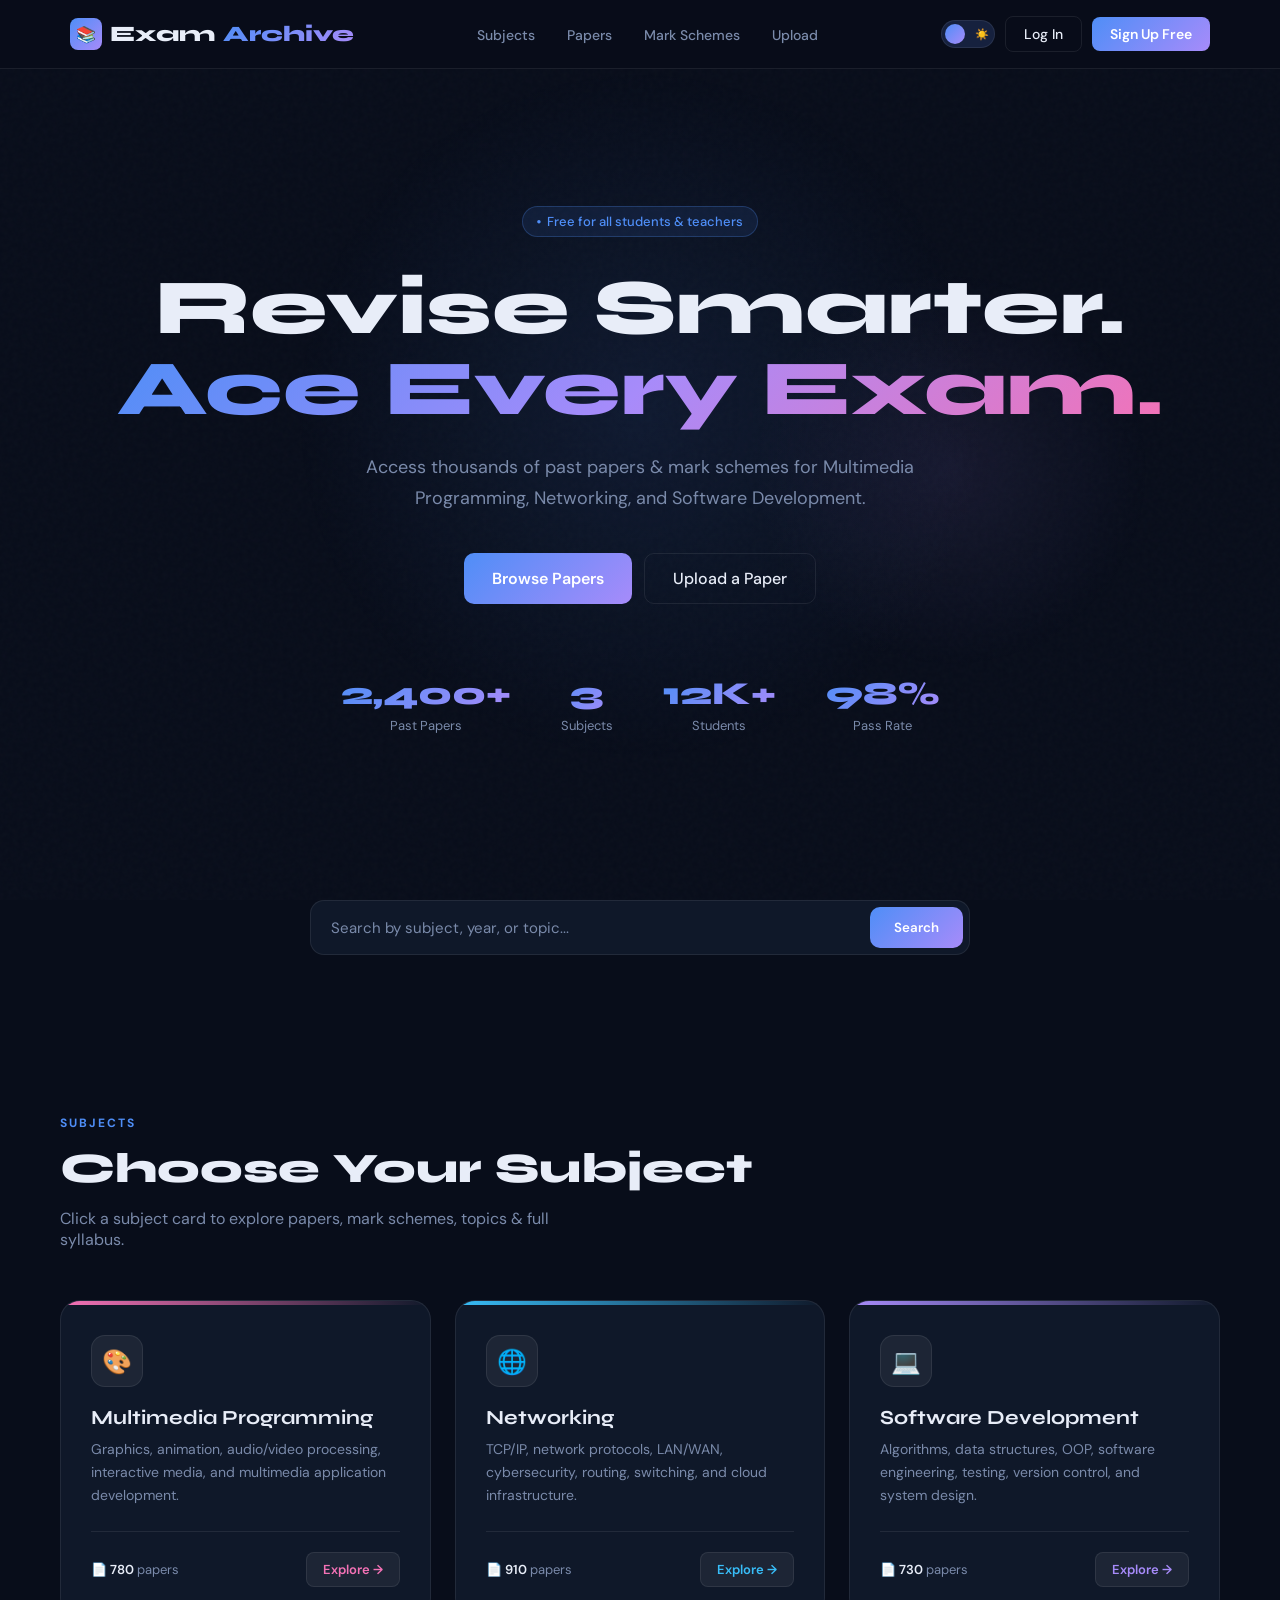
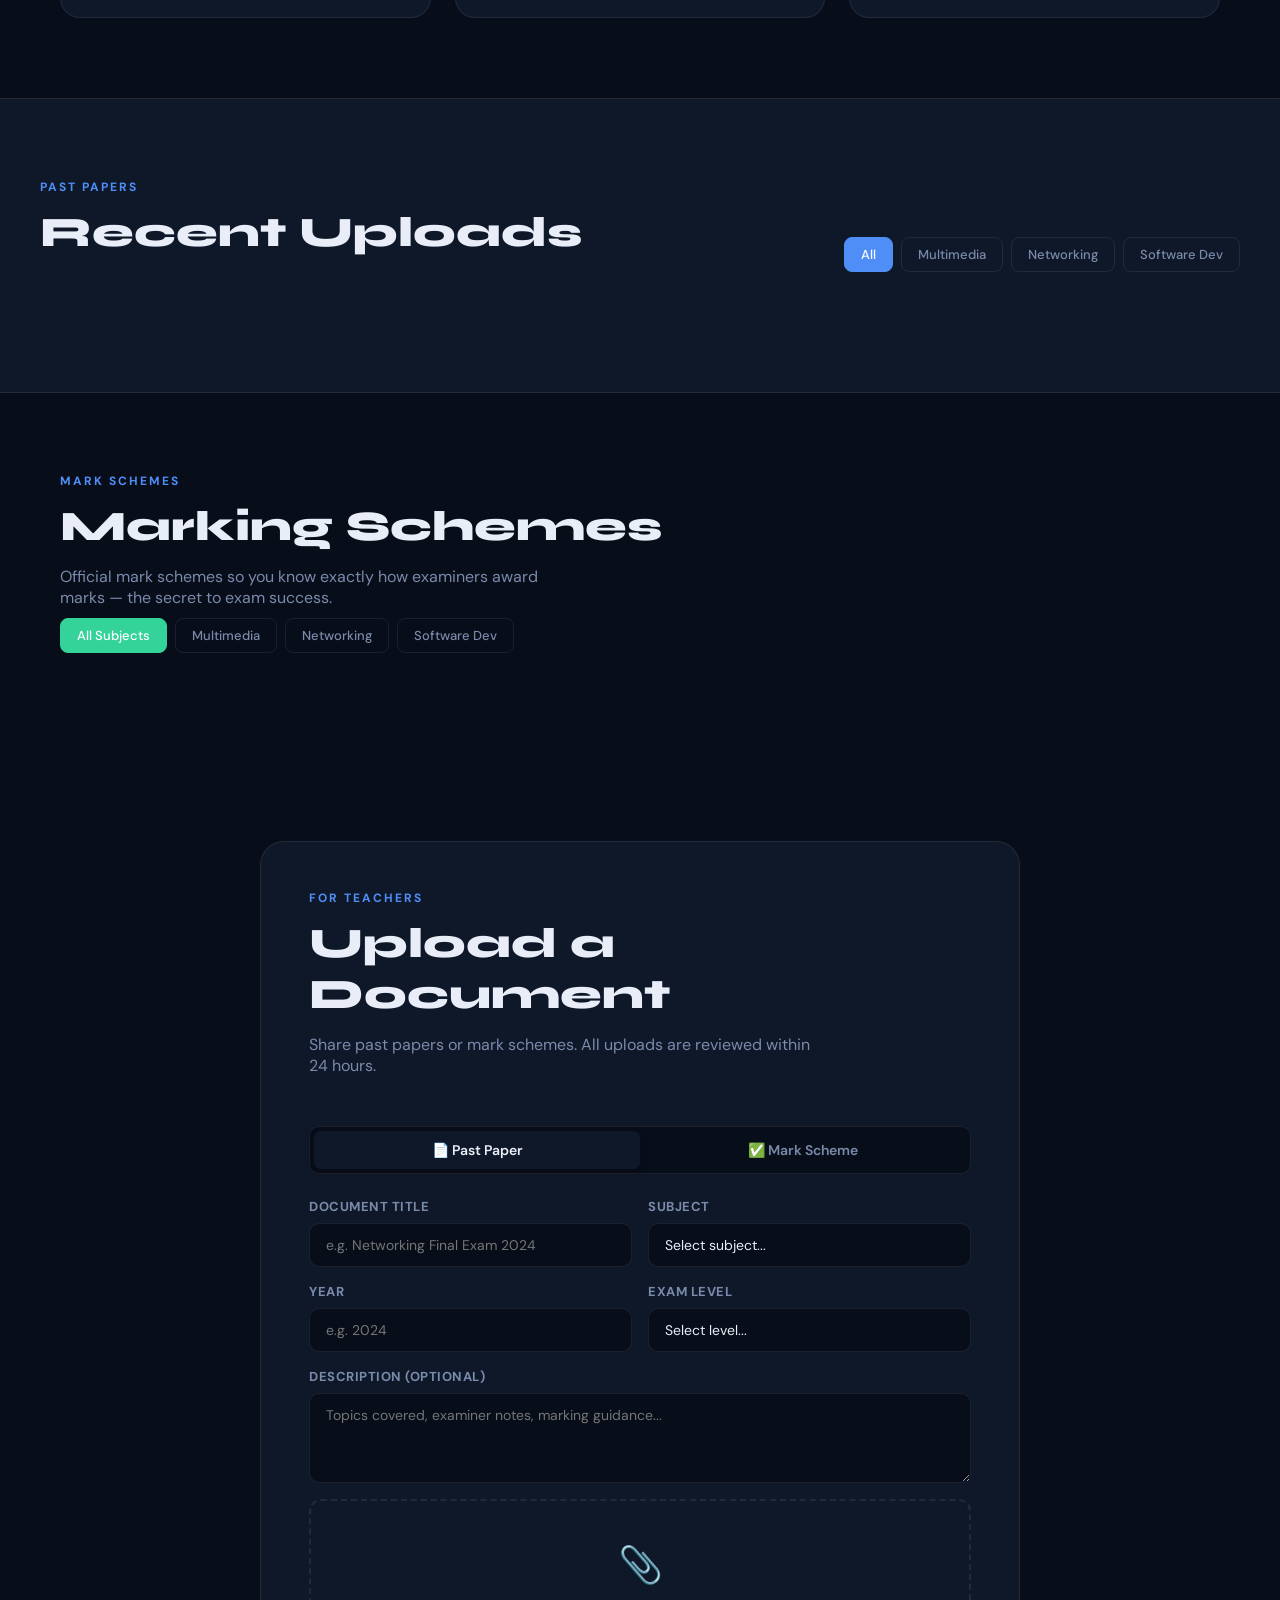
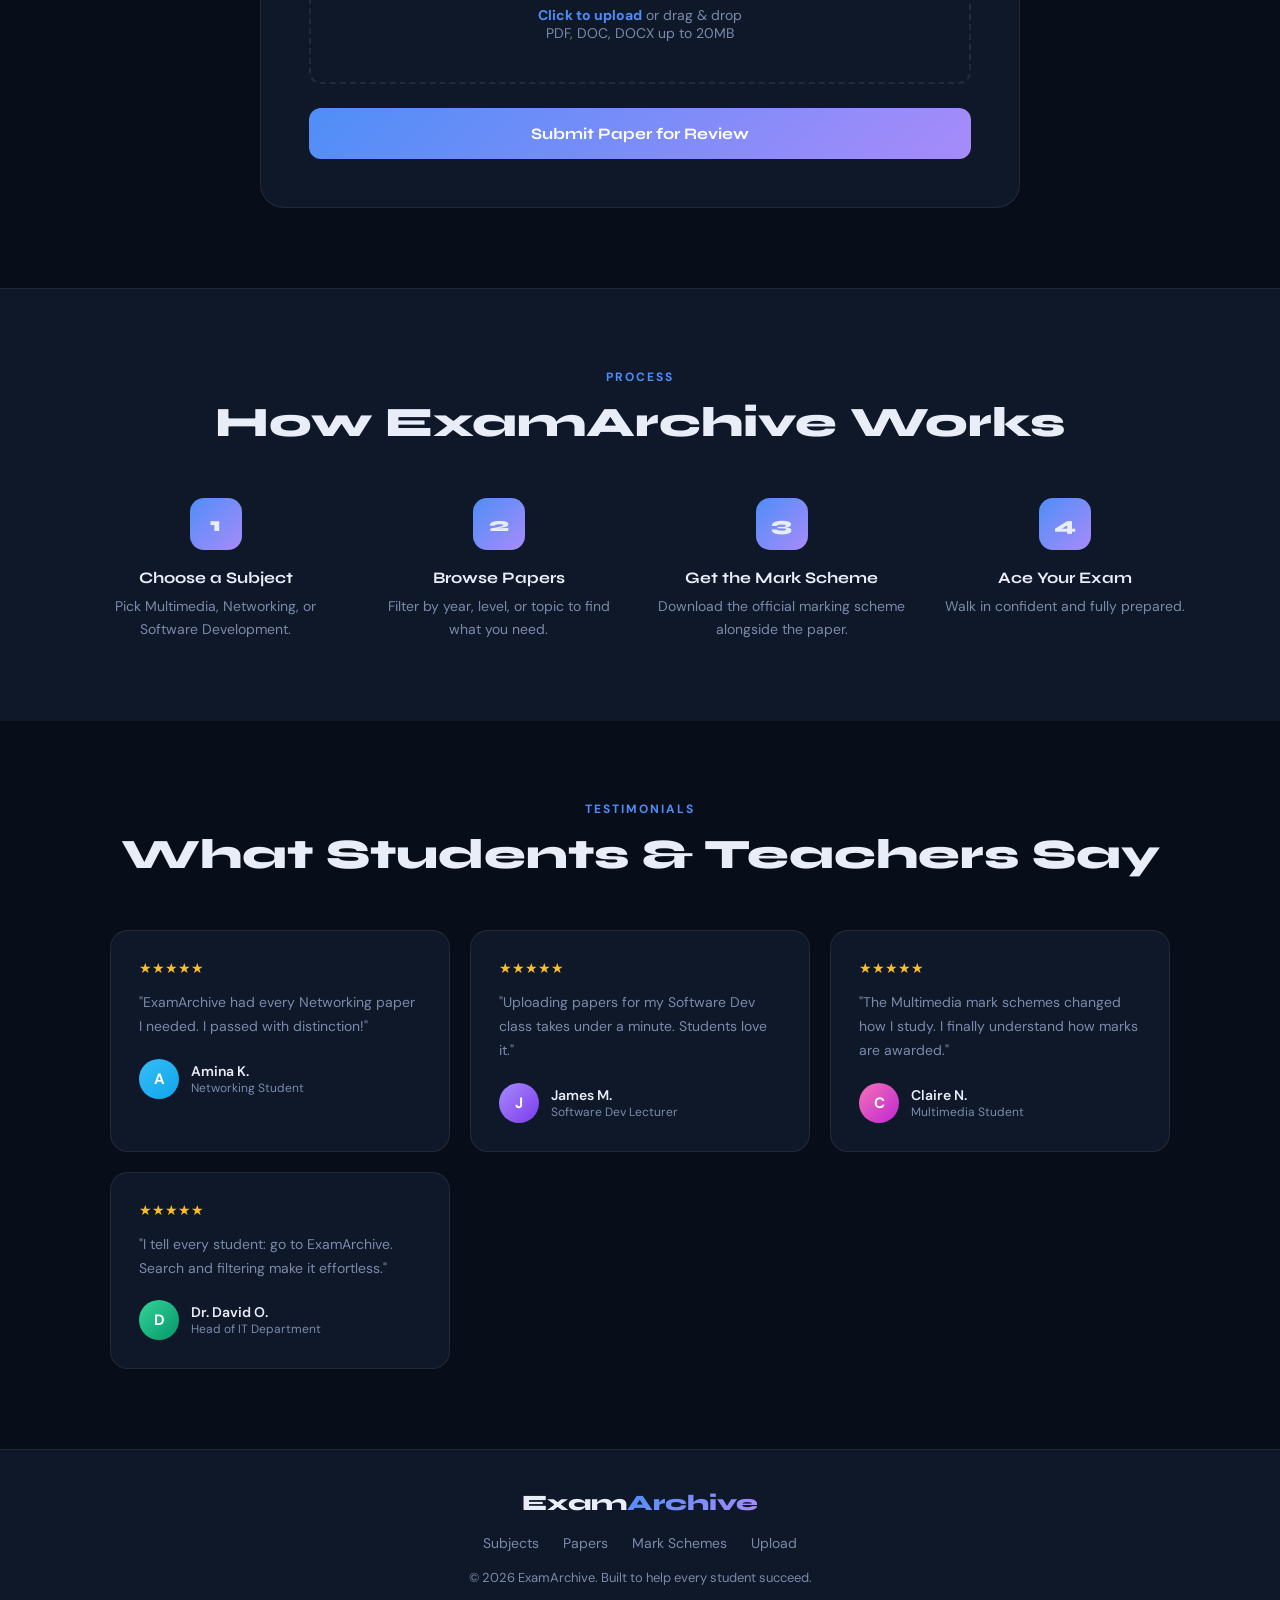
==== index.html @ 301fa149 "Added app.js, index.html, and style.css" ====
<!DOCTYPE html>
<html lang="en" data-theme="dark">
<head>
  <meta charset="UTF-8" />
  <meta name="viewport" content="width=device-width, initial-scale=1.0" />
  <title>ExamArchive | Past Papers for Students</title>
  <link rel="preconnect" href="https://fonts.googleapis.com">
  <link rel="preconnect" href="https://fonts.gstatic.com" crossorigin>
  <link href="https://fonts.googleapis.com/css2?family=Syne:wght@400;600;700;800&family=DM+Sans:ital,wght@0,300;0,400;0,500;1,300&display=swap" rel="stylesheet">
  <link rel="stylesheet" href="style.css">
  
</head>
<body>
<script src="app.js"></script>
<!-- NAVBAR -->
<header>
  <nav>
    <div class="logo" onclick="showPage('home')">
      <div class="logo-icon">📚</div>Exam<span>Archive</span>
    </div>
    <ul class="nav-links">
      <li><a href="#subjects" onclick="showPage('home')">Subjects</a></li>
      <li><a href="#papers"   onclick="showPage('home')">Papers</a></li>
      <li><a href="#marks"    onclick="showPage('home')">Mark Schemes</a></li>
      <li><a href="#upload"   onclick="showPage('home')">Upload</a></li>
    </ul>
    <div class="nav-actions">
      <button class="theme-toggle" onclick="toggleTheme()" title="Toggle theme">
        <span class="t-icon moon">🌙</span>
        <span class="t-icon sun">☀️</span>
      </button>
      <button class="btn-outline" onclick="openModal('login')">Log In</button>
      <button class="btn-primary" onclick="openModal('signup')">Sign Up Free</button>
    </div>
    <button class="hamburger" onclick="toggleMobileNav()">☰</button>
  </nav>
</header>

<div class="mobile-nav" id="mobileNav">
  <a href="#subjects" onclick="showPage('home');toggleMobileNav()">Subjects</a>
  <a href="#papers"   onclick="showPage('home');toggleMobileNav()">Papers</a>
  <a href="#marks"    onclick="showPage('home');toggleMobileNav()">Mark Schemes</a>
  <a href="#upload"   onclick="showPage('home');toggleMobileNav()">Upload</a>
</div>

<!-- ═══ HOME PAGE ═══ -->
<div id="page-home" class="page active">

  <section class="hero" id="home">
    <div class="hero-glow"></div><div class="hero-glow2"></div>
    <div class="badge">Free for all students &amp; teachers</div>
    <h1>Revise Smarter.<br><em>Ace Every Exam.</em></h1>
    <p>Access thousands of past papers &amp; mark schemes for Multimedia Programming, Networking, and Software Development.</p>
    <div class="hero-actions">
      <button class="btn-primary" onclick="goTo('papers')">Browse Papers</button>
      <button class="btn-outline" onclick="goTo('upload')">Upload a Paper</button>
    </div>
    <div class="hero-stats">
      <div class="stat"><div class="stat-num">2,400+</div><div class="stat-label">Past Papers</div></div>
      <div class="stat"><div class="stat-num">3</div><div class="stat-label">Subjects</div></div>
      <div class="stat"><div class="stat-num">12K+</div><div class="stat-label">Students</div></div>
      <div class="stat"><div class="stat-num">98%</div><div class="stat-label">Pass Rate</div></div>
    </div>
  </section>

  <div class="search-section">
    <div class="search-bar">
      <input type="text" id="searchInput" placeholder="Search by subject, year, or topic...">
      <button onclick="doSearch()">Search</button>
    </div>
  </div>

  <section class="subjects-section" id="subjects">
    <div class="section-label">Subjects</div>
    <h2 class="section-title">Choose Your Subject</h2>
    <p class="section-sub">Click a subject card to explore papers, mark schemes, topics &amp; full syllabus.</p>
    <div class="subjects-grid">
      <div class="subject-card mm" onclick="openSubjectPage('mm')">
        <div class="subject-top"></div>
        <div class="subject-body">
          <div class="subject-icon">🎨</div>
          <h3>Multimedia Programming</h3>
          <p>Graphics, animation, audio/video processing, interactive media, and multimedia application development.</p>
          <div class="subject-meta">
            <div class="subject-count">📄 <strong>780</strong> papers</div>
            <button class="subject-btn">Explore →</button>
          </div>
        </div>
      </div>
      <div class="subject-card net" onclick="openSubjectPage('net')">
        <div class="subject-top"></div>
        <div class="subject-body">
          <div class="subject-icon">🌐</div>
          <h3>Networking</h3>
          <p>TCP/IP, network protocols, LAN/WAN, cybersecurity, routing, switching, and cloud infrastructure.</p>
          <div class="subject-meta">
            <div class="subject-count">📄 <strong>910</strong> papers</div>
            <button class="subject-btn">Explore →</button>
          </div>
        </div>
      </div>
      <div class="subject-card sd" onclick="openSubjectPage('sd')">
        <div class="subject-top"></div>
        <div class="subject-body">
          <div class="subject-icon">💻</div>
          <h3>Software Development</h3>
          <p>Algorithms, data structures, OOP, software engineering, testing, version control, and system design.</p>
          <div class="subject-meta">
            <div class="subject-count">📄 <strong>730</strong> papers</div>
            <button class="subject-btn">Explore →</button>
          </div>
        </div>
      </div>
    </div>
  </section>

  <section class="papers-section" id="papers">
    <div class="papers-inner">
      <div class="papers-header">
        <div>
          <div class="section-label">Past Papers</div>
          <h2 class="section-title">Recent Uploads</h2>
        </div>
        <div class="filters">
          <button class="filter-btn active" onclick="setFilter(this,'all')">All</button>
          <button class="filter-btn" onclick="setFilter(this,'Multimedia')">Multimedia</button>
          <button class="filter-btn" onclick="setFilter(this,'Networking')">Networking</button>
          <button class="filter-btn" onclick="setFilter(this,'Software')">Software Dev</button>
        </div>
      </div>
      <div class="papers-grid" id="papersGrid"></div>
    </div>
  </section>

  <!-- MARK SCHEMES SECTION -->
  <section class="marks-section" id="marks">
    <div class="marks-header">
      <div>
        <div class="section-label">Mark Schemes</div>
        <h2 class="section-title">Marking Schemes</h2>
        <p class="section-sub" style="margin-bottom:0">Official mark schemes so you know exactly how examiners award marks — the secret to exam success.</p>
      </div>
    </div>
    <div class="marks-tabs">
      <button class="marks-tab active" onclick="setMarksFilter(this,'all')">All Subjects</button>
      <button class="marks-tab" onclick="setMarksFilter(this,'Multimedia')">Multimedia</button>
      <button class="marks-tab" onclick="setMarksFilter(this,'Networking')">Networking</button>
      <button class="marks-tab" onclick="setMarksFilter(this,'Software')">Software Dev</button>
    </div>
    <div class="marks-grid" id="marksGrid"></div>
  </section>

  <section class="upload-section" id="upload">
    <div class="upload-card">
      <div class="section-label">For Teachers</div>
      <h2 class="section-title">Upload a Document</h2>
      <p class="section-sub">Share past papers or mark schemes. All uploads are reviewed within 24 hours.</p>
      <div class="upload-type-tabs">
        <button class="upload-type-tab active" onclick="setUploadType(this,'paper')">📄 Past Paper</button>
        <button class="upload-type-tab" onclick="setUploadType(this,'marks')">✅ Mark Scheme</button>
      </div>
      <form id="uploadForm" onsubmit="submitPaper(event)">
        <div class="form-grid">
          <div class="form-group"><label>Document Title</label><input type="text" placeholder="e.g. Networking Final Exam 2024" required></div>
          <div class="form-group"><label>Subject</label><select required><option value="">Select subject...</option><option>Multimedia Programming</option><option>Networking</option><option>Software Development</option></select></div>
          <div class="form-group"><label>Year</label><input type="number" placeholder="e.g. 2024" min="2000" max="2026" required></div>
          <div class="form-group"><label>Exam Level</label><select required><option value="">Select level...</option><option>Year 1</option><option>Year 2</option><option>Year 3</option><option>Final Year</option></select></div>
          <div class="form-group form-full"><label>Description (optional)</label><textarea placeholder="Topics covered, examiner notes, marking guidance..."></textarea></div>
          <div class="form-group drop-zone form-full" onclick="document.getElementById('fileInput').click()">
            <div class="drop-icon">📎</div>
            <div class="drop-text"><strong>Click to upload</strong> or drag &amp; drop<br>PDF, DOC, DOCX up to 20MB</div>
            <input type="file" id="fileInput" accept=".pdf,.doc,.docx">
          </div>
        </div>
        <button type="submit" class="submit-btn" id="submitBtn">Submit Paper for Review</button>
      </form>
      <div id="successMsg">✅ Document submitted! Our team will review it within 24 hours.</div>
    </div>
  </section>

  <section class="how-section">
    <div class="how-inner">
      <div style="text-align:center">
        <div class="section-label">Process</div>
        <h2 class="section-title">How ExamArchive Works</h2>
      </div>
      <div class="steps-grid">
        <div class="step"><div class="step-num">1</div><h4>Choose a Subject</h4><p>Pick Multimedia, Networking, or Software Development.</p></div>
        <div class="step"><div class="step-num">2</div><h4>Browse Papers</h4><p>Filter by year, level, or topic to find what you need.</p></div>
        <div class="step"><div class="step-num">3</div><h4>Get the Mark Scheme</h4><p>Download the official marking scheme alongside the paper.</p></div>
        <div class="step"><div class="step-num">4</div><h4>Ace Your Exam</h4><p>Walk in confident and fully prepared.</p></div>
      </div>
    </div>
  </section>

  <section class="testimonials-section">
    <div style="text-align:center">
      <div class="section-label">Testimonials</div>
      <h2 class="section-title">What Students &amp; Teachers Say</h2>
    </div>
    <div class="testi-grid">
      <div class="testi-card"><div class="testi-stars">★★★★★</div><p class="testi-text">"ExamArchive had every Networking paper I needed. I passed with distinction!"</p><div class="testi-author"><div class="testi-avatar av2">A</div><div><div class="testi-name">Amina K.</div><div class="testi-role">Networking Student</div></div></div></div>
      <div class="testi-card"><div class="testi-stars">★★★★★</div><p class="testi-text">"Uploading papers for my Software Dev class takes under a minute. Students love it."</p><div class="testi-author"><div class="testi-avatar av3">J</div><div><div class="testi-name">James M.</div><div class="testi-role">Software Dev Lecturer</div></div></div></div>
      <div class="testi-card"><div class="testi-stars">★★★★★</div><p class="testi-text">"The Multimedia mark schemes changed how I study. I finally understand how marks are awarded."</p><div class="testi-author"><div class="testi-avatar av1">C</div><div><div class="testi-name">Claire N.</div><div class="testi-role">Multimedia Student</div></div></div></div>
      <div class="testi-card"><div class="testi-stars">★★★★★</div><p class="testi-text">"I tell every student: go to ExamArchive. Search and filtering make it effortless."</p><div class="testi-author"><div class="testi-avatar av4">D</div><div><div class="testi-name">Dr. David O.</div><div class="testi-role">Head of IT Department</div></div></div></div>
    </div>
  </section>

  <footer>
    <div class="footer-inner">
      <div class="footer-logo">Exam<span>Archive</span></div>
      <ul class="footer-links">
        <li><a href="#subjects">Subjects</a></li><li><a href="#papers">Papers</a></li>
        <li><a href="#marks">Mark Schemes</a></li><li><a href="#upload">Upload</a></li>
      </ul>
      <p class="footer-copy">© 2026 ExamArchive. Built to help every student succeed.</p>
    </div>
  </footer>
</div><!-- /page-home -->

<!-- ═══ SUBJECT PAGE ═══ -->
<div id="page-subject" class="page">
  <div class="subj-page" id="subjPageContent"></div>
  <footer>
    <div class="footer-inner">
      <div class="footer-logo">Exam<span>Archive</span></div>
      <p class="footer-copy">© 2026 ExamArchive. Built to help every student succeed.</p>
    </div>
  </footer>
</div>

<!-- MODAL -->
<div class="modal-overlay" id="modalOverlay" onclick="closeModalOutside(event)">
  <div class="modal">
    <button class="modal-close" onclick="closeModal()">✕</button>
    <h3 id="modalTitle">Welcome Back</h3>
    <p id="modalDesc">Sign in to access your saved papers and downloads.</p>
    <div class="modal-tabs">
      <button class="modal-tab active" id="tabLogin" onclick="switchTab('login')">Log In</button>
      <button class="modal-tab" id="tabSignup" onclick="switchTab('signup')">Sign Up</button>
    </div>
    <div class="form-group" style="margin-bottom:14px"><label>EMAIL ADDRESS</label><input type="email" placeholder="you@example.com"></div>
    <div class="form-group" style="margin-bottom:20px"><label>PASSWORD</label><input type="password" placeholder="••••••••"></div>
    <button class="submit-btn" onclick="closeModal()" style="margin-top:0">Continue</button>
  </div>
</div>
</body>
</html>
---- style.css ----
*, *::before, *::after { box-sizing: border-box; margin: 0; padding: 0; }

    :root {
      --accent:  #4f8ef7;
      --accent2: #a78bfa;
      --accent3: #34d399;
      --mm:  #f472b6;
      --net: #38bdf8;
      --sd:  #a78bfa;
      --gold: #fbbf24;
      --trans: all 0.3s ease;
    }
    [data-theme="dark"] {
      --bg:        #080d1a;
      --surface:   #0f1829;
      --surface2:  #16213e;
      --border:    rgba(255,255,255,0.08);
      --text:      #e8edf8;
      --muted:     #7a8aaa;
      --header-bg: rgba(8,13,26,0.88);
      --card-bg:   #0f1829;
      --input-bg:  #080d1a;
      --shadow:    0 8px 32px rgba(0,0,0,0.45);
    }
    [data-theme="light"] {
      --bg:        #f0f4ff;
      --surface:   #ffffff;
      --surface2:  #e8eef8;
      --border:    rgba(0,0,0,0.09);
      --text:      #0f172a;
      --muted:     #64748b;
      --header-bg: rgba(240,244,255,0.93);
      --card-bg:   #ffffff;
      --input-bg:  #f8faff;
      --shadow:    0 8px 32px rgba(79,142,247,0.10);
    }

    html { scroll-behavior: smooth; }
    body {
      font-family: 'DM Sans', sans-serif;
      background: var(--bg); color: var(--text);
      min-height: 100vh; overflow-x: hidden;
      transition: background 0.3s, color 0.3s;
    }
    body::before {
      content:''; position:fixed; inset:0;
      background-image:url("data:image/svg+xml,%3Csvg viewBox='0 0 200 200' xmlns='http://www.w3.org/2000/svg'%3E%3Cfilter id='n'%3E%3CfeTurbulence type='fractalNoise' baseFrequency='0.9' numOctaves='4' stitchTiles='stitch'/%3E%3C/filter%3E%3Crect width='100%25' height='100%25' filter='url(%23n)' opacity='0.025'/%3E%3C/svg%3E");
      pointer-events:none; z-index:0;
    }

    /* NAVBAR */
    header {
      position:fixed; top:0; left:0; right:0; z-index:100;
      background:var(--header-bg); backdrop-filter:blur(18px);
      border-bottom:1px solid var(--border); transition:var(--trans);
    }
    nav {
      max-width:1200px; margin:auto;
      display:flex; align-items:center; justify-content:space-between;
      padding:0 30px; height:68px;
    }
    .logo {
      font-family:'Syne',sans-serif; font-size:22px; font-weight:800;
      color:var(--text); display:flex; align-items:center; gap:8px; cursor:pointer;
    }
    .logo span { background:linear-gradient(135deg,var(--accent),var(--accent2)); -webkit-background-clip:text; -webkit-text-fill-color:transparent; }
    .logo-icon { width:32px; height:32px; background:linear-gradient(135deg,var(--accent),var(--accent2)); border-radius:8px; display:flex; align-items:center; justify-content:center; font-size:16px; flex-shrink:0; }
    .nav-links { display:flex; gap:4px; list-style:none; }
    .nav-links a { padding:8px 14px; border-radius:8px; color:var(--muted); font-size:14px; font-weight:500; text-decoration:none; transition:var(--trans); }
    .nav-links a:hover { color:var(--text); background:var(--surface2); }
    .nav-actions { display:flex; gap:10px; align-items:center; }

    /* THEME TOGGLE */
    .theme-toggle {
      width:54px; height:28px; border-radius:99px; cursor:pointer;
      border:1px solid var(--border); background:var(--surface2);
      position:relative; transition:var(--trans); flex-shrink:0;
    }
    .theme-toggle::after {
      content:''; position:absolute; top:3px; left:3px;
      width:20px; height:20px; border-radius:50%;
      background:linear-gradient(135deg,var(--accent),var(--accent2));
      transition:transform 0.35s cubic-bezier(0.34,1.56,0.64,1);
    }
    [data-theme="light"] .theme-toggle::after { transform:translateX(26px); }
    .t-icon { position:absolute; top:50%; transform:translateY(-50%); font-size:11px; pointer-events:none; }
    .t-icon.moon { left:5px; } .t-icon.sun { right:5px; }

    .btn-outline { padding:8px 18px; border-radius:8px; border:1px solid var(--border); color:var(--text); font-size:14px; font-weight:500; background:none; cursor:pointer; transition:var(--trans); font-family:'DM Sans',sans-serif; }
    .btn-outline:hover { background:var(--surface2); border-color:var(--accent); color:var(--accent); }
    .btn-primary { padding:8px 18px; border-radius:8px; background:linear-gradient(135deg,var(--accent),var(--accent2)); color:white; font-size:14px; font-weight:600; border:none; cursor:pointer; transition:opacity 0.2s; font-family:'DM Sans',sans-serif; }
    .btn-primary:hover { opacity:0.85; }
    .hamburger { display:none; background:none; border:none; color:var(--text); font-size:22px; cursor:pointer; }

    /* PAGES */
    .page { display:none; }
    .page.active { display:block; }

    /* HERO */
    .hero { min-height:100vh; display:flex; flex-direction:column; align-items:center; justify-content:center; text-align:center; padding:120px 20px 80px; position:relative; overflow:hidden; }
    .hero-glow { position:absolute; width:700px; height:700px; background:radial-gradient(circle,rgba(79,142,247,0.1) 0%,transparent 70%); top:50%; left:50%; transform:translate(-50%,-55%); pointer-events:none; }
    .hero-glow2 { position:absolute; width:400px; height:400px; background:radial-gradient(circle,rgba(167,139,250,0.09) 0%,transparent 70%); top:30%; right:10%; pointer-events:none; }
    .badge { display:inline-flex; align-items:center; gap:6px; background:rgba(79,142,247,0.1); border:1px solid rgba(79,142,247,0.25); color:var(--accent); padding:6px 14px; border-radius:99px; font-size:13px; font-weight:500; margin-bottom:30px; animation:fadeUp 0.6s ease both; }
    .badge::before { content:'●'; font-size:8px; animation:pulse 2s infinite; }
    @keyframes pulse { 0%,100%{opacity:1}50%{opacity:0.3} }
    .hero h1 { font-family:'Syne',sans-serif; font-size:clamp(40px,7vw,78px); font-weight:800; line-height:1.05; margin-bottom:22px; animation:fadeUp 0.7s 0.1s ease both; }
    .hero h1 em { font-style:normal; background:linear-gradient(135deg,var(--accent) 0%,var(--accent2) 50%,var(--mm) 100%); -webkit-background-clip:text; -webkit-text-fill-color:transparent; }
    .hero p { max-width:560px; font-size:18px; line-height:1.7; color:var(--muted); margin-bottom:40px; animation:fadeUp 0.7s 0.2s ease both; }
    .hero-actions { display:flex; gap:12px; flex-wrap:wrap; justify-content:center; margin-bottom:70px; animation:fadeUp 0.7s 0.3s ease both; }
    .hero-actions .btn-primary, .hero-actions .btn-outline { padding:14px 28px; font-size:16px; border-radius:10px; }
    .hero-stats { display:flex; gap:50px; flex-wrap:wrap; justify-content:center; animation:fadeUp 0.7s 0.4s ease both; }
    .stat { text-align:center; }
    .stat-num { font-family:'Syne',sans-serif; font-size:32px; font-weight:800; background:linear-gradient(135deg,var(--accent),var(--accent2)); -webkit-background-clip:text; -webkit-text-fill-color:transparent; }
    .stat-label { color:var(--muted); font-size:13px; margin-top:4px; }
    @keyframes fadeUp { from{opacity:0;transform:translateY(24px)}to{opacity:1;transform:translateY(0)} }

    /* SEARCH */
    .search-section { padding:0 20px 80px; display:flex; justify-content:center; }
    .search-bar { display:flex; background:var(--surface); border:1px solid var(--border); border-radius:14px; overflow:hidden; width:100%; max-width:660px; transition:border-color 0.2s,var(--trans); }
    .search-bar:focus-within { border-color:var(--accent); }
    .search-bar input { flex:1; padding:16px 20px; background:none; border:none; outline:none; color:var(--text); font-family:'DM Sans',sans-serif; font-size:15px; }
    .search-bar input::placeholder { color:var(--muted); }
    .search-bar button { padding:12px 24px; margin:6px; background:linear-gradient(135deg,var(--accent),var(--accent2)); color:white; border:none; border-radius:10px; cursor:pointer; font-weight:600; font-family:'DM Sans',sans-serif; transition:opacity 0.2s; }
    .search-bar button:hover { opacity:0.85; }

    /* SHARED */
    .section-label { font-size:12px; font-weight:700; letter-spacing:2px; text-transform:uppercase; color:var(--accent); margin-bottom:12px; }
    .section-title { font-family:'Syne',sans-serif; font-size:clamp(26px,4vw,42px); font-weight:800; margin-bottom:14px; }
    .section-sub { color:var(--muted); font-size:16px; max-width:520px; margin-bottom:50px; }

    /* SUBJECTS */
    .subjects-section { padding:80px 20px; max-width:1200px; margin:auto; }
    .subjects-grid { display:grid; grid-template-columns:repeat(auto-fit,minmax(320px,1fr)); gap:24px; }
    .subject-card { background:var(--surface); border:1px solid var(--border); border-radius:20px; overflow:hidden; transition:transform 0.25s,box-shadow 0.25s,border-color 0.25s,var(--trans); cursor:pointer; }
    .subject-card:hover { transform:translateY(-7px); box-shadow:var(--shadow); }
    .subject-card.mm{--c:var(--mm)} .subject-card.net{--c:var(--net)} .subject-card.sd{--c:var(--sd)}
    .subject-card:hover { border-color:var(--c); }
    .subject-top { height:4px; background:linear-gradient(90deg,var(--c),transparent); }
    .subject-body { padding:30px; }
    .subject-icon { width:52px; height:52px; border-radius:14px; background:rgba(255,255,255,0.06); border:1px solid var(--border); display:flex; align-items:center; justify-content:center; font-size:24px; margin-bottom:18px; }
    [data-theme="light"] .subject-icon { background:var(--surface2); }
    .subject-card h3 { font-family:'Syne',sans-serif; font-size:20px; font-weight:700; margin-bottom:8px; }
    .subject-card p { color:var(--muted); font-size:14px; line-height:1.65; margin-bottom:24px; }
    .subject-meta { display:flex; justify-content:space-between; align-items:center; padding-top:20px; border-top:1px solid var(--border); }
    .subject-count { color:var(--muted); font-size:13px; }
    .subject-count strong { color:var(--text); font-weight:600; }
    .subject-btn { padding:8px 16px; border-radius:8px; background:rgba(255,255,255,0.06); border:1px solid var(--border); color:var(--c); font-size:13px; font-weight:600; cursor:pointer; transition:var(--trans); font-family:'DM Sans',sans-serif; }
    [data-theme="light"] .subject-btn { background:var(--surface2); }
    .subject-btn:hover { background:var(--c); color:#fff; border-color:var(--c); }

    /* PAPERS */
    .papers-section { background:var(--surface); border-top:1px solid var(--border); border-bottom:1px solid var(--border); padding:80px 20px; transition:var(--trans); }
    .papers-inner { max-width:1200px; margin:auto; }
    .papers-header { display:flex; justify-content:space-between; align-items:flex-end; margin-bottom:40px; flex-wrap:wrap; gap:20px; }
    .filters { display:flex; gap:8px; flex-wrap:wrap; }
    .filter-btn { padding:8px 16px; border-radius:8px; font-size:13px; font-weight:500; border:1px solid var(--border); background:none; color:var(--muted); cursor:pointer; transition:var(--trans); font-family:'DM Sans',sans-serif; }
    .filter-btn.active,.filter-btn:hover { background:var(--accent); color:white; border-color:var(--accent); }
    .papers-grid { display:grid; grid-template-columns:repeat(auto-fill,minmax(280px,1fr)); gap:18px; }
    .paper-card { background:var(--card-bg); border:1px solid var(--border); border-radius:14px; padding:22px; transition:var(--trans); display:flex; flex-direction:column; gap:14px; }
    .paper-card:hover { border-color:var(--accent); transform:translateY(-3px); box-shadow:var(--shadow); }
    .paper-top { display:flex; align-items:center; gap:10px; }
    .paper-subj-tag { font-size:11px; font-weight:700; letter-spacing:1px; text-transform:uppercase; padding:4px 10px; border-radius:6px; }
    .tag-mm{background:rgba(244,114,182,0.15);color:var(--mm)} .tag-net{background:rgba(56,189,248,0.15);color:var(--net)} .tag-sd{background:rgba(167,139,250,0.15);color:var(--sd)}
    .paper-year { margin-left:auto; color:var(--muted); font-size:13px; }
    .paper-title { font-family:'Syne',sans-serif; font-weight:700; font-size:16px; line-height:1.4; }
    .paper-info { color:var(--muted); font-size:13px; display:flex; gap:16px; }
    .paper-actions { display:flex; gap:8px; margin-top:4px; }
    .paper-download { flex:1; padding:10px; background:linear-gradient(135deg,var(--accent),var(--accent2)); color:white; border:none; border-radius:8px; font-weight:600; font-size:13px; cursor:pointer; font-family:'DM Sans',sans-serif; transition:opacity 0.2s; }
    .paper-download:hover { opacity:0.85; }
    .paper-preview { padding:10px 14px; background:none; border:1px solid var(--border); border-radius:8px; color:var(--muted); font-size:13px; cursor:pointer; transition:var(--trans); font-family:'DM Sans',sans-serif; }
    .paper-preview:hover { color:var(--text); border-color:var(--text); }

    /* MARK SCHEMES */
    .marks-section { padding:80px 20px; max-width:1200px; margin:auto; }
    .marks-header { display:flex; justify-content:space-between; align-items:flex-end; margin-bottom:10px; flex-wrap:wrap; gap:20px; }
    .marks-grid { display:grid; grid-template-columns:repeat(auto-fill,minmax(300px,1fr)); gap:20px; }
    .marks-card { background:var(--surface); border:1px solid var(--border); border-radius:16px; padding:24px; transition:var(--trans); position:relative; overflow:hidden; }
    .marks-card:hover { border-color:var(--accent3); transform:translateY(-4px); box-shadow:var(--shadow); }
    .marks-card::before { content:''; position:absolute; top:0; left:0; right:0; height:3px; background:linear-gradient(90deg,var(--accent3),var(--accent)); }
    .marks-badge { display:inline-flex; align-items:center; gap:5px; background:rgba(52,211,153,0.12); border:1px solid rgba(52,211,153,0.25); color:var(--accent3); padding:4px 10px; border-radius:6px; font-size:11px; font-weight:700; letter-spacing:1px; text-transform:uppercase; margin-bottom:14px; }
    .marks-card h4 { font-family:'Syne',sans-serif; font-size:16px; font-weight:700; margin-bottom:6px; }
    .marks-meta { color:var(--muted); font-size:13px; margin-bottom:18px; line-height:1.5; }
    .marks-actions { display:flex; gap:8px; }
    .marks-dl { flex:1; padding:10px; background:rgba(52,211,153,0.12); border:1px solid rgba(52,211,153,0.25); color:var(--accent3); border-radius:8px; font-weight:600; font-size:13px; cursor:pointer; transition:var(--trans); font-family:'DM Sans',sans-serif; }
    .marks-dl:hover { background:var(--accent3); color:#fff; border-color:var(--accent3); }
    .marks-view { padding:10px 14px; background:none; border:1px solid var(--border); border-radius:8px; color:var(--muted); font-size:13px; cursor:pointer; transition:var(--trans); font-family:'DM Sans',sans-serif; }
    .marks-view:hover { color:var(--text); border-color:var(--text); }
    .marks-tabs { display:flex; gap:8px; margin-bottom:28px; flex-wrap:wrap; }
    .marks-tab { padding:8px 16px; border-radius:8px; font-size:13px; font-weight:500; border:1px solid var(--border); background:none; color:var(--muted); cursor:pointer; transition:var(--trans); font-family:'DM Sans',sans-serif; }
    .marks-tab.active,.marks-tab:hover { background:var(--accent3); color:#fff; border-color:var(--accent3); }

    /* UPLOAD */
    .upload-section { padding:80px 20px; max-width:800px; margin:auto; }
    .upload-card { background:var(--surface); border:1px solid var(--border); border-radius:24px; padding:48px; transition:var(--trans); }
    .form-grid { display:grid; grid-template-columns:1fr 1fr; gap:16px; margin-bottom:16px; }
    .form-group { display:flex; flex-direction:column; gap:8px; }
    .form-group label { font-size:13px; font-weight:700; color:var(--muted); letter-spacing:0.5px; text-transform:uppercase; }
    .form-group input,.form-group select,.form-group textarea { padding:12px 16px; background:var(--input-bg); border:1px solid var(--border); border-radius:10px; color:var(--text); font-family:'DM Sans',sans-serif; font-size:14px; outline:none; transition:var(--trans); -webkit-appearance:none; }
    .form-group input:focus,.form-group select:focus,.form-group textarea:focus { border-color:var(--accent); }
    .form-group select option { background:var(--surface); }
    .form-group textarea { resize:vertical; min-height:90px; }
    .form-full { grid-column:1/-1; }
    .drop-zone { grid-column:1/-1; border:2px dashed var(--border); border-radius:12px; padding:40px 20px; text-align:center; cursor:pointer; transition:var(--trans); }
    .drop-zone:hover { border-color:var(--accent); background:rgba(79,142,247,0.04); }
    .drop-icon { font-size:36px; margin-bottom:10px; }
    .drop-text { color:var(--muted); font-size:14px; }
    .drop-text strong { color:var(--accent); }
    .drop-zone input[type="file"] { display:none; }
    .upload-type-tabs { display:flex; gap:0; background:var(--input-bg); border:1px solid var(--border); border-radius:10px; padding:4px; margin-bottom:24px; }
    .upload-type-tab { flex:1; padding:10px; border-radius:7px; border:none; background:none; color:var(--muted); font-family:'DM Sans',sans-serif; font-size:14px; font-weight:600; cursor:pointer; transition:var(--trans); }
    .upload-type-tab.active { background:var(--surface); color:var(--text); box-shadow:0 2px 8px rgba(0,0,0,0.12); }
    .submit-btn { width:100%; padding:16px; background:linear-gradient(135deg,var(--accent),var(--accent2)); color:white; border:none; border-radius:12px; font-family:'Syne',sans-serif; font-size:16px; font-weight:700; cursor:pointer; transition:opacity 0.2s; margin-top:8px; }
    .submit-btn:hover { opacity:0.85; }
    #successMsg { display:none; text-align:center; padding:16px; background:rgba(52,211,153,0.1); border:1px solid rgba(52,211,153,0.3); border-radius:10px; color:var(--accent3); font-weight:500; margin-top:16px; }

    /* HOW IT WORKS */
    .how-section { background:var(--surface); border-top:1px solid var(--border); padding:80px 20px; transition:var(--trans); }
    .how-inner { max-width:1100px; margin:auto; }
    .steps-grid { display:grid; grid-template-columns:repeat(auto-fit,minmax(200px,1fr)); gap:32px; margin-top:50px; }
    .step { text-align:center; }
    .step-num { width:52px; height:52px; border-radius:14px; margin:0 auto 18px; background:linear-gradient(135deg,var(--accent),var(--accent2)); display:flex; align-items:center; justify-content:center; font-family:'Syne',sans-serif; font-size:20px; font-weight:800; }
    .step h4 { font-family:'Syne',sans-serif; font-size:16px; font-weight:700; margin-bottom:8px; }
    .step p { color:var(--muted); font-size:14px; line-height:1.65; }

    /* TESTIMONIALS */
    .testimonials-section { padding:80px 20px; max-width:1100px; margin:auto; }
    .testi-grid { display:grid; grid-template-columns:repeat(auto-fit,minmax(280px,1fr)); gap:20px; margin-top:50px; }
    .testi-card { background:var(--surface); border:1px solid var(--border); border-radius:18px; padding:28px; transition:var(--trans); }
    .testi-stars { color:var(--gold); margin-bottom:14px; font-size:14px; }
    .testi-text { color:var(--muted); font-size:14px; line-height:1.7; margin-bottom:20px; }
    .testi-author { display:flex; align-items:center; gap:12px; }
    .testi-avatar { width:40px; height:40px; border-radius:50%; display:flex; align-items:center; justify-content:center; font-weight:700; font-size:15px; flex-shrink:0; color:#fff; }
    .av1{background:linear-gradient(135deg,var(--mm),#c026d3)} .av2{background:linear-gradient(135deg,var(--net),#0ea5e9)} .av3{background:linear-gradient(135deg,var(--sd),#7c3aed)} .av4{background:linear-gradient(135deg,var(--accent3),#059669)}
    .testi-name { font-weight:600; font-size:14px; }
    .testi-role { color:var(--muted); font-size:12px; }

    /* SUBJECT PAGE */
    .subj-page { padding:100px 20px 80px; max-width:1200px; margin:auto; }
    .subj-back { display:inline-flex; align-items:center; gap:8px; color:var(--muted); font-size:14px; cursor:pointer; margin-bottom:36px; transition:var(--trans); background:none; border:none; font-family:'DM Sans',sans-serif; }
    .subj-back:hover { color:var(--text); }
    .subj-hero { background:var(--surface); border:1px solid var(--border); border-radius:24px; padding:40px; margin-bottom:40px; position:relative; overflow:hidden; transition:var(--trans); }
    .subj-hero-glow { position:absolute; width:400px; height:400px; border-radius:50%; top:-100px; right:-100px; pointer-events:none; opacity:0.14; }
    .subj-big-icon { font-size:52px; margin-bottom:18px; display:block; }
    .subj-hero h1 { font-family:'Syne',sans-serif; font-size:clamp(28px,5vw,48px); font-weight:800; margin-bottom:12px; }
    .subj-hero p { color:var(--muted); font-size:16px; line-height:1.7; max-width:620px; margin-bottom:28px; }
    .subj-stats { display:flex; gap:32px; flex-wrap:wrap; }
    .subj-stat-num { font-family:'Syne',sans-serif; font-size:26px; font-weight:800; }
    .subj-stat-label { color:var(--muted); font-size:12px; margin-top:2px; }
    .subj-tabs { display:flex; gap:0; background:var(--surface); border:1px solid var(--border); border-radius:12px; padding:4px; margin-bottom:32px; width:fit-content; transition:var(--trans); flex-wrap:wrap; }
    .subj-tab { padding:10px 22px; border-radius:9px; border:none; background:none; color:var(--muted); font-family:'DM Sans',sans-serif; font-size:14px; font-weight:600; cursor:pointer; transition:var(--trans); }
    .subj-tab.active { background:var(--accent); color:#fff; }
    .topics-grid { display:grid; grid-template-columns:repeat(auto-fill,minmax(220px,1fr)); gap:14px; }
    .topic-chip { background:var(--surface); border:1px solid var(--border); border-radius:10px; padding:14px 18px; font-size:14px; transition:var(--trans); cursor:pointer; font-weight:500; }
    .topic-chip:hover { border-color:var(--chip-c); color:var(--chip-c); }
    .topic-num { color:var(--muted); font-size:12px; margin-top:4px; }
    .syllabus-list { display:flex; flex-direction:column; gap:12px; }
    .syllabus-item { background:var(--surface); border:1px solid var(--border); border-radius:12px; padding:18px 22px; display:flex; align-items:flex-start; gap:14px; transition:var(--trans); }
    .syllabus-item:hover { border-color:var(--accent); }
    .syl-num { width:28px; height:28px; border-radius:8px; flex-shrink:0; background:linear-gradient(135deg,var(--accent),var(--accent2)); display:flex; align-items:center; justify-content:center; font-size:12px; font-weight:800; color:#fff; }
    .syl-content h5 { font-family:'Syne',sans-serif; font-size:15px; font-weight:700; margin-bottom:4px; }
    .syl-content p { color:var(--muted); font-size:13px; line-height:1.55; }

    /* FOOTER */
    footer { background:var(--surface); border-top:1px solid var(--border); padding:40px 20px; text-align:center; transition:var(--trans); }
    .footer-inner { max-width:1200px; margin:auto; }
    .footer-logo { font-family:'Syne',sans-serif; font-size:22px; font-weight:800; margin-bottom:12px; }
    .footer-logo span { background:linear-gradient(135deg,var(--accent),var(--accent2)); -webkit-background-clip:text; -webkit-text-fill-color:transparent; }
    .footer-links { display:flex; gap:24px; justify-content:center; flex-wrap:wrap; list-style:none; margin:16px 0; }
    .footer-links a { color:var(--muted); font-size:14px; text-decoration:none; transition:var(--trans); }
    .footer-links a:hover { color:var(--text); }
    .footer-copy { color:var(--muted); font-size:13px; }

    /* MODAL */
    .modal-overlay { display:none; position:fixed; inset:0; background:rgba(0,0,0,0.65); backdrop-filter:blur(8px); z-index:200; align-items:center; justify-content:center; padding:20px; }
    .modal-overlay.open { display:flex; }
    .modal { background:var(--surface); border:1px solid var(--border); border-radius:20px; padding:36px; max-width:480px; width:100%; position:relative; animation:fadeUp 0.3s ease; transition:var(--trans); }
    .modal-close { position:absolute; top:16px; right:18px; background:none; border:none; color:var(--muted); font-size:22px; cursor:pointer; }
    .modal-close:hover { color:var(--text); }
    .modal h3 { font-family:'Syne',sans-serif; font-size:22px; font-weight:800; margin-bottom:8px; }
    .modal p { color:var(--muted); font-size:14px; margin-bottom:24px; line-height:1.6; }
    .modal-tabs { display:flex; margin-bottom:24px; border-bottom:1px solid var(--border); }
    .modal-tab { padding:10px 20px; background:none; border:none; color:var(--muted); font-size:14px; font-weight:600; cursor:pointer; border-bottom:2px solid transparent; margin-bottom:-1px; font-family:'DM Sans',sans-serif; transition:var(--trans); }
    .modal-tab.active { color:var(--accent); border-bottom-color:var(--accent); }

    /* MOBILE NAV */
    .mobile-nav { display:none; flex-direction:column; gap:4px; position:fixed; top:68px; left:0; right:0; background:var(--surface); border-bottom:1px solid var(--border); padding:16px 20px; z-index:99; transition:var(--trans); }
    .mobile-nav.open { display:flex; }
    .mobile-nav a { padding:12px 16px; border-radius:10px; color:var(--muted); font-size:15px; text-decoration:none; transition:var(--trans); }
    .mobile-nav a:hover { background:var(--bg); color:var(--text); }

    @media(max-width:768px){
      .nav-links,.nav-actions{display:none}
      .hamburger{display:block}
      .form-grid{grid-template-columns:1fr}
      .hero h1{font-size:36px}
      .upload-card{padding:28px 20px}
      .subj-tabs{width:100%}
      .subj-tab{flex:1;text-align:center;padding:10px 8px;font-size:13px}
    }
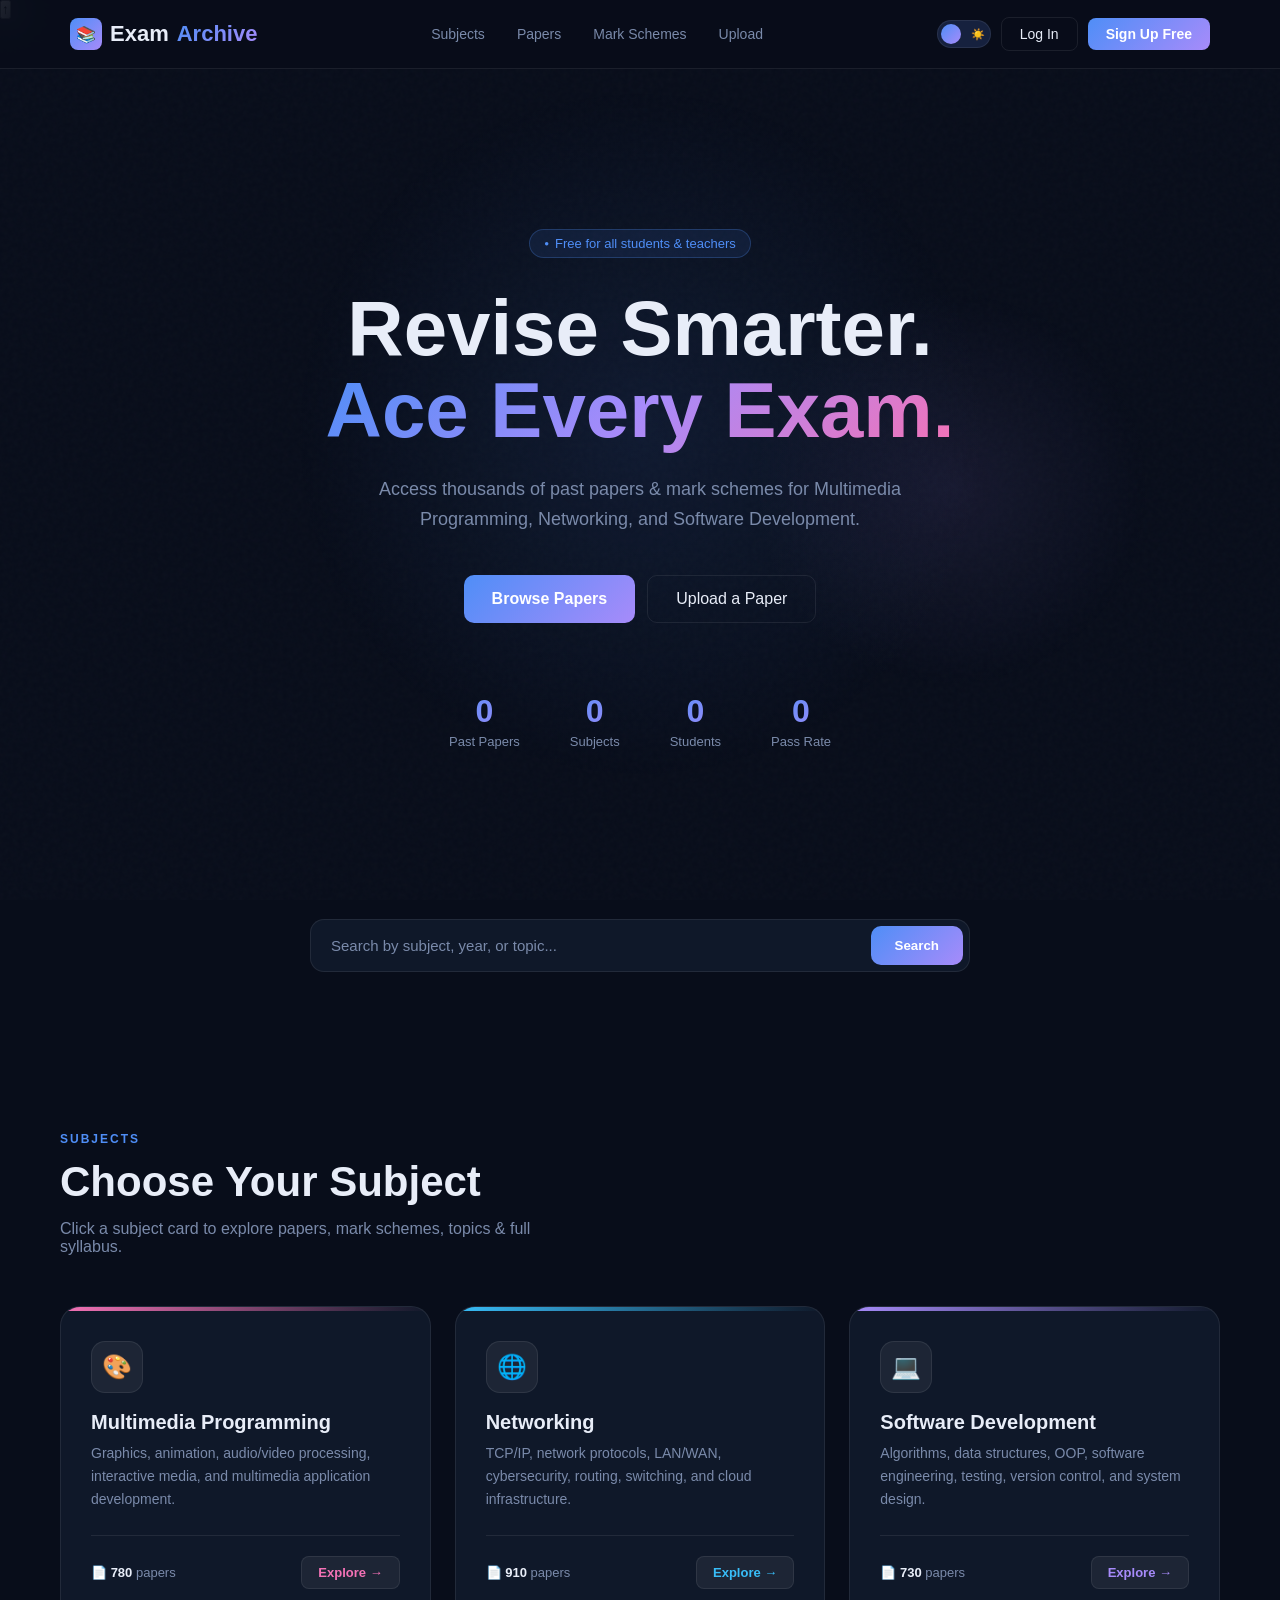
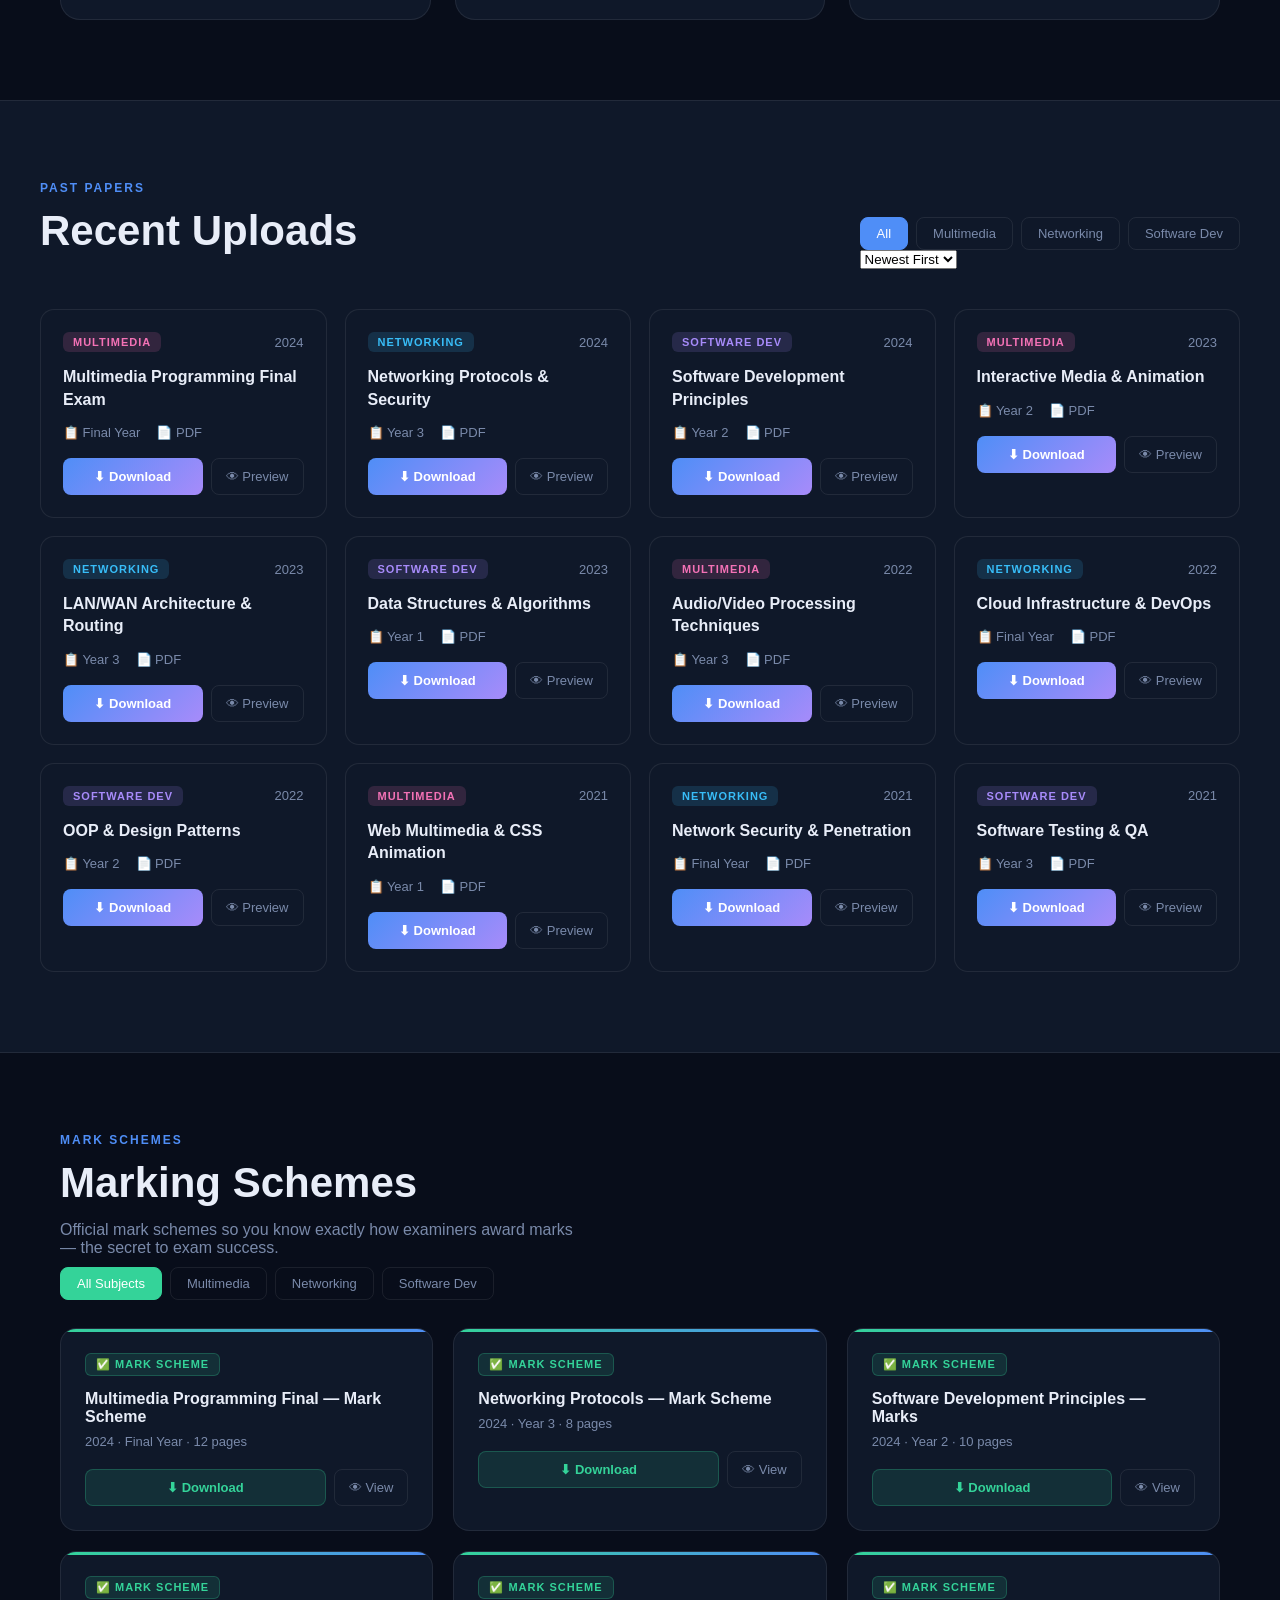
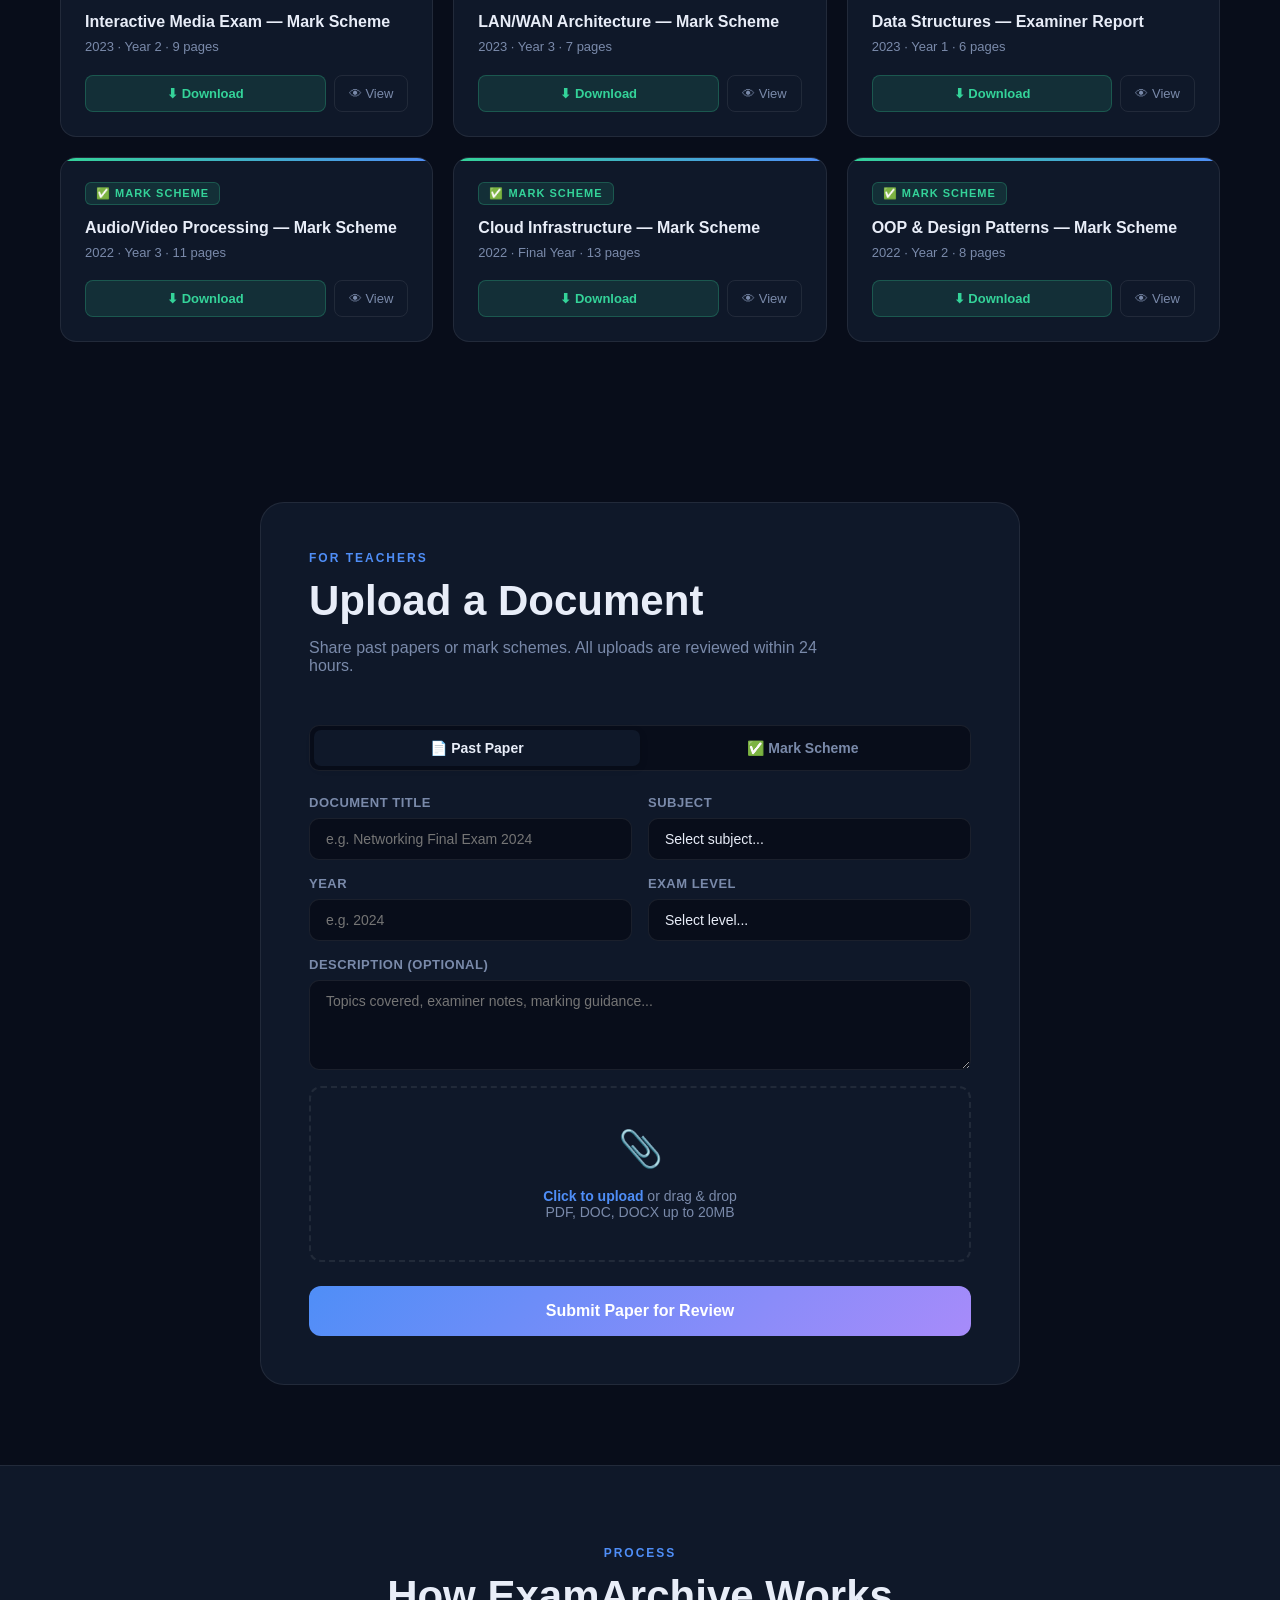
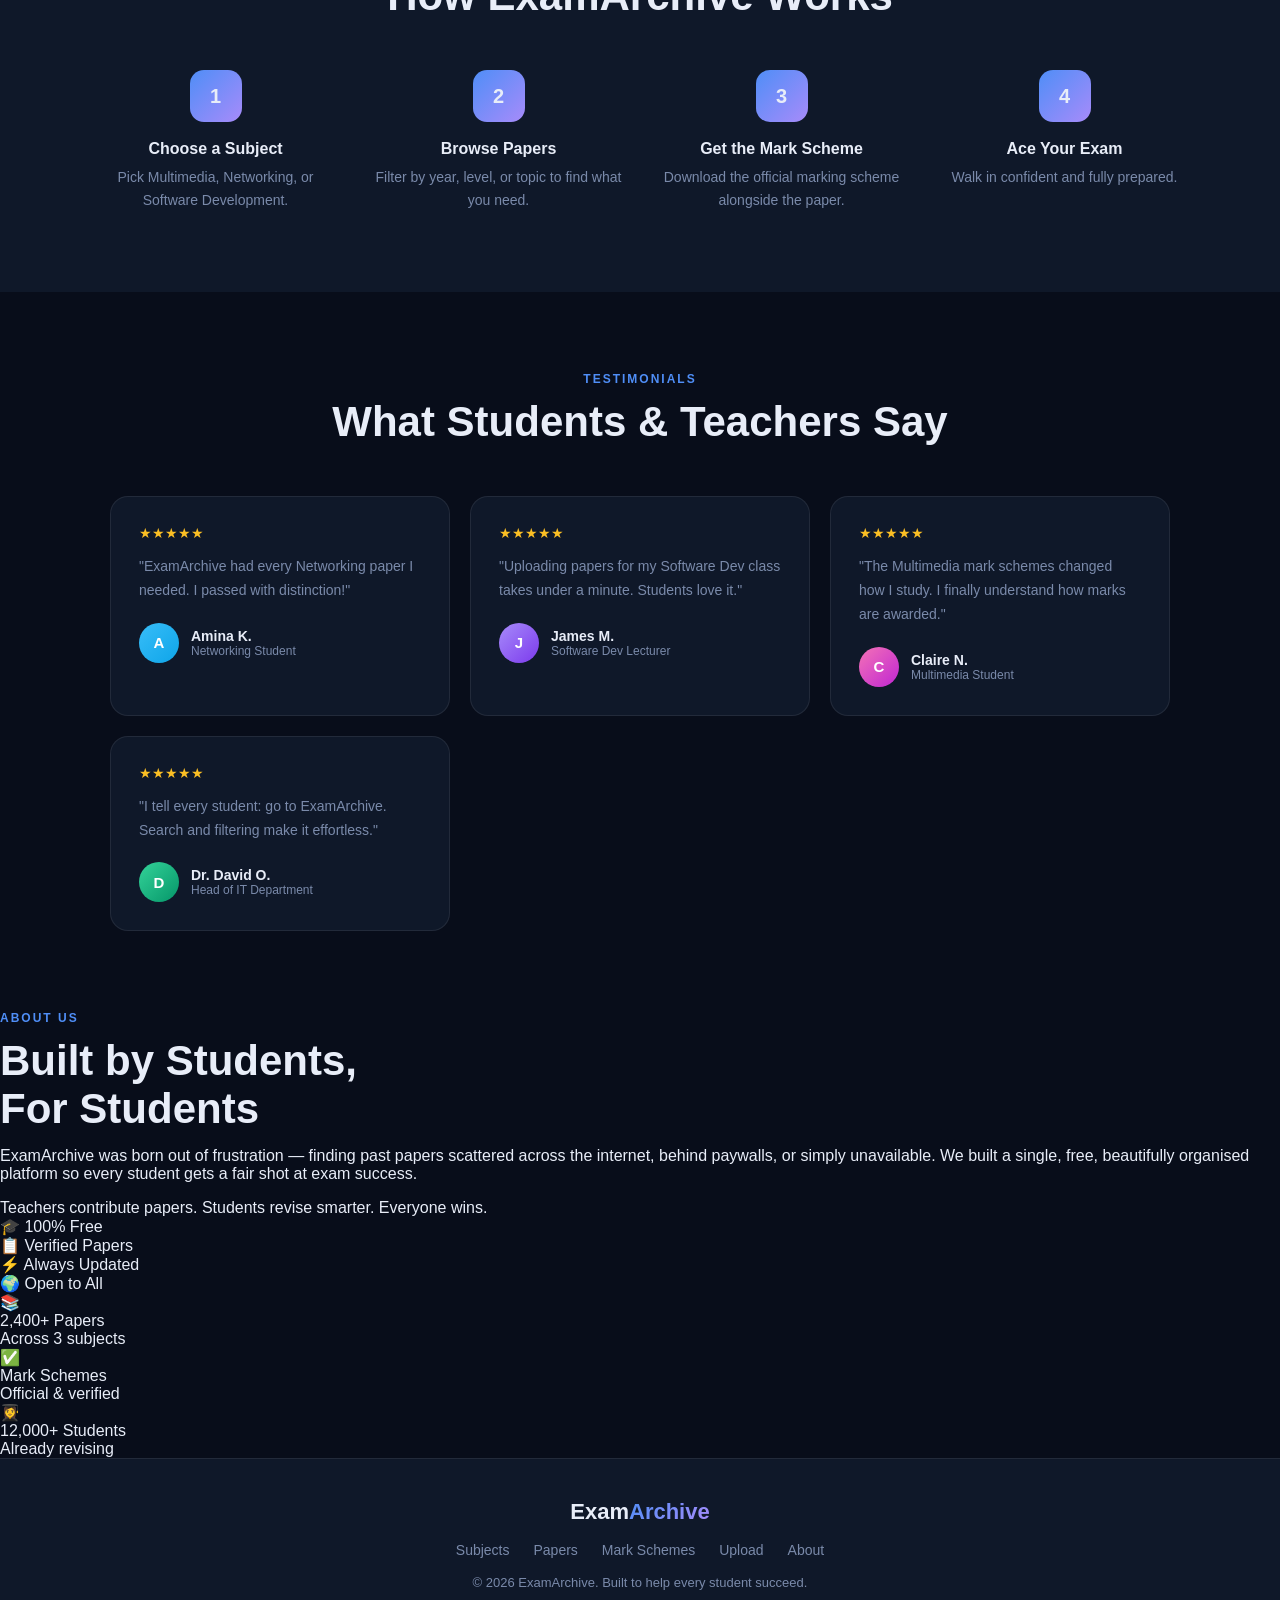
==== commit de1e85d2: "updated font and style" ====
--- a/index.html
+++ b/index.html
@@ -1,248 +1,322 @@
-<!DOCTYPE html>
-<html lang="en" data-theme="dark">
-<head>
-  <meta charset="UTF-8" />
-  <meta name="viewport" content="width=device-width, initial-scale=1.0" />
-  <title>ExamArchive | Past Papers for Students</title>
-  <link rel="preconnect" href="https://fonts.googleapis.com">
-  <link rel="preconnect" href="https://fonts.gstatic.com" crossorigin>
-  <link href="https://fonts.googleapis.com/css2?family=Syne:wght@400;600;700;800&family=DM+Sans:ital,wght@0,300;0,400;0,500;1,300&display=swap" rel="stylesheet">
-  <link rel="stylesheet" href="style.css">
-  
-</head>
-<body>
-<script src="app.js"></script>
-<!-- NAVBAR -->
-<header>
-  <nav>
-    <div class="logo" onclick="showPage('home')">
-      <div class="logo-icon">📚</div>Exam<span>Archive</span>
-    </div>
-    <ul class="nav-links">
-      <li><a href="#subjects" onclick="showPage('home')">Subjects</a></li>
-      <li><a href="#papers"   onclick="showPage('home')">Papers</a></li>
-      <li><a href="#marks"    onclick="showPage('home')">Mark Schemes</a></li>
-      <li><a href="#upload"   onclick="showPage('home')">Upload</a></li>
-    </ul>
-    <div class="nav-actions">
-      <button class="theme-toggle" onclick="toggleTheme()" title="Toggle theme">
-        <span class="t-icon moon">🌙</span>
-        <span class="t-icon sun">☀️</span>
-      </button>
-      <button class="btn-outline" onclick="openModal('login')">Log In</button>
-      <button class="btn-primary" onclick="openModal('signup')">Sign Up Free</button>
-    </div>
-    <button class="hamburger" onclick="toggleMobileNav()">☰</button>
-  </nav>
-</header>
-
-<div class="mobile-nav" id="mobileNav">
-  <a href="#subjects" onclick="showPage('home');toggleMobileNav()">Subjects</a>
-  <a href="#papers"   onclick="showPage('home');toggleMobileNav()">Papers</a>
-  <a href="#marks"    onclick="showPage('home');toggleMobileNav()">Mark Schemes</a>
-  <a href="#upload"   onclick="showPage('home');toggleMobileNav()">Upload</a>
-</div>
-
-<!-- ═══ HOME PAGE ═══ -->
-<div id="page-home" class="page active">
-
-  <section class="hero" id="home">
-    <div class="hero-glow"></div><div class="hero-glow2"></div>
-    <div class="badge">Free for all students &amp; teachers</div>
-    <h1>Revise Smarter.<br><em>Ace Every Exam.</em></h1>
-    <p>Access thousands of past papers &amp; mark schemes for Multimedia Programming, Networking, and Software Development.</p>
-    <div class="hero-actions">
-      <button class="btn-primary" onclick="goTo('papers')">Browse Papers</button>
-      <button class="btn-outline" onclick="goTo('upload')">Upload a Paper</button>
-    </div>
-    <div class="hero-stats">
-      <div class="stat"><div class="stat-num">2,400+</div><div class="stat-label">Past Papers</div></div>
-      <div class="stat"><div class="stat-num">3</div><div class="stat-label">Subjects</div></div>
-      <div class="stat"><div class="stat-num">12K+</div><div class="stat-label">Students</div></div>
-      <div class="stat"><div class="stat-num">98%</div><div class="stat-label">Pass Rate</div></div>
-    </div>
-  </section>
-
-  <div class="search-section">
-    <div class="search-bar">
-      <input type="text" id="searchInput" placeholder="Search by subject, year, or topic...">
-      <button onclick="doSearch()">Search</button>
-    </div>
-  </div>
-
-  <section class="subjects-section" id="subjects">
-    <div class="section-label">Subjects</div>
-    <h2 class="section-title">Choose Your Subject</h2>
-    <p class="section-sub">Click a subject card to explore papers, mark schemes, topics &amp; full syllabus.</p>
-    <div class="subjects-grid">
-      <div class="subject-card mm" onclick="openSubjectPage('mm')">
-        <div class="subject-top"></div>
-        <div class="subject-body">
-          <div class="subject-icon">🎨</div>
-          <h3>Multimedia Programming</h3>
-          <p>Graphics, animation, audio/video processing, interactive media, and multimedia application development.</p>
-          <div class="subject-meta">
-            <div class="subject-count">📄 <strong>780</strong> papers</div>
-            <button class="subject-btn">Explore →</button>
-          </div>
-        </div>
-      </div>
-      <div class="subject-card net" onclick="openSubjectPage('net')">
-        <div class="subject-top"></div>
-        <div class="subject-body">
-          <div class="subject-icon">🌐</div>
-          <h3>Networking</h3>
-          <p>TCP/IP, network protocols, LAN/WAN, cybersecurity, routing, switching, and cloud infrastructure.</p>
-          <div class="subject-meta">
-            <div class="subject-count">📄 <strong>910</strong> papers</div>
-            <button class="subject-btn">Explore →</button>
-          </div>
-        </div>
-      </div>
-      <div class="subject-card sd" onclick="openSubjectPage('sd')">
-        <div class="subject-top"></div>
-        <div class="subject-body">
-          <div class="subject-icon">💻</div>
-          <h3>Software Development</h3>
-          <p>Algorithms, data structures, OOP, software engineering, testing, version control, and system design.</p>
-          <div class="subject-meta">
-            <div class="subject-count">📄 <strong>730</strong> papers</div>
-            <button class="subject-btn">Explore →</button>
-          </div>
-        </div>
-      </div>
-    </div>
-  </section>
-
-  <section class="papers-section" id="papers">
-    <div class="papers-inner">
-      <div class="papers-header">
-        <div>
-          <div class="section-label">Past Papers</div>
-          <h2 class="section-title">Recent Uploads</h2>
-        </div>
-        <div class="filters">
-          <button class="filter-btn active" onclick="setFilter(this,'all')">All</button>
-          <button class="filter-btn" onclick="setFilter(this,'Multimedia')">Multimedia</button>
-          <button class="filter-btn" onclick="setFilter(this,'Networking')">Networking</button>
-          <button class="filter-btn" onclick="setFilter(this,'Software')">Software Dev</button>
-        </div>
-      </div>
-      <div class="papers-grid" id="papersGrid"></div>
-    </div>
-  </section>
-
-  <!-- MARK SCHEMES SECTION -->
-  <section class="marks-section" id="marks">
-    <div class="marks-header">
-      <div>
-        <div class="section-label">Mark Schemes</div>
-        <h2 class="section-title">Marking Schemes</h2>
-        <p class="section-sub" style="margin-bottom:0">Official mark schemes so you know exactly how examiners award marks — the secret to exam success.</p>
-      </div>
-    </div>
-    <div class="marks-tabs">
-      <button class="marks-tab active" onclick="setMarksFilter(this,'all')">All Subjects</button>
-      <button class="marks-tab" onclick="setMarksFilter(this,'Multimedia')">Multimedia</button>
-      <button class="marks-tab" onclick="setMarksFilter(this,'Networking')">Networking</button>
-      <button class="marks-tab" onclick="setMarksFilter(this,'Software')">Software Dev</button>
-    </div>
-    <div class="marks-grid" id="marksGrid"></div>
-  </section>
-
-  <section class="upload-section" id="upload">
-    <div class="upload-card">
-      <div class="section-label">For Teachers</div>
-      <h2 class="section-title">Upload a Document</h2>
-      <p class="section-sub">Share past papers or mark schemes. All uploads are reviewed within 24 hours.</p>
-      <div class="upload-type-tabs">
-        <button class="upload-type-tab active" onclick="setUploadType(this,'paper')">📄 Past Paper</button>
-        <button class="upload-type-tab" onclick="setUploadType(this,'marks')">✅ Mark Scheme</button>
-      </div>
-      <form id="uploadForm" onsubmit="submitPaper(event)">
-        <div class="form-grid">
-          <div class="form-group"><label>Document Title</label><input type="text" placeholder="e.g. Networking Final Exam 2024" required></div>
-          <div class="form-group"><label>Subject</label><select required><option value="">Select subject...</option><option>Multimedia Programming</option><option>Networking</option><option>Software Development</option></select></div>
-          <div class="form-group"><label>Year</label><input type="number" placeholder="e.g. 2024" min="2000" max="2026" required></div>
-          <div class="form-group"><label>Exam Level</label><select required><option value="">Select level...</option><option>Year 1</option><option>Year 2</option><option>Year 3</option><option>Final Year</option></select></div>
-          <div class="form-group form-full"><label>Description (optional)</label><textarea placeholder="Topics covered, examiner notes, marking guidance..."></textarea></div>
-          <div class="form-group drop-zone form-full" onclick="document.getElementById('fileInput').click()">
-            <div class="drop-icon">📎</div>
-            <div class="drop-text"><strong>Click to upload</strong> or drag &amp; drop<br>PDF, DOC, DOCX up to 20MB</div>
-            <input type="file" id="fileInput" accept=".pdf,.doc,.docx">
-          </div>
-        </div>
-        <button type="submit" class="submit-btn" id="submitBtn">Submit Paper for Review</button>
-      </form>
-      <div id="successMsg">✅ Document submitted! Our team will review it within 24 hours.</div>
-    </div>
-  </section>
-
-  <section class="how-section">
-    <div class="how-inner">
-      <div style="text-align:center">
-        <div class="section-label">Process</div>
-        <h2 class="section-title">How ExamArchive Works</h2>
-      </div>
-      <div class="steps-grid">
-        <div class="step"><div class="step-num">1</div><h4>Choose a Subject</h4><p>Pick Multimedia, Networking, or Software Development.</p></div>
-        <div class="step"><div class="step-num">2</div><h4>Browse Papers</h4><p>Filter by year, level, or topic to find what you need.</p></div>
-        <div class="step"><div class="step-num">3</div><h4>Get the Mark Scheme</h4><p>Download the official marking scheme alongside the paper.</p></div>
-        <div class="step"><div class="step-num">4</div><h4>Ace Your Exam</h4><p>Walk in confident and fully prepared.</p></div>
-      </div>
-    </div>
-  </section>
-
-  <section class="testimonials-section">
-    <div style="text-align:center">
-      <div class="section-label">Testimonials</div>
-      <h2 class="section-title">What Students &amp; Teachers Say</h2>
-    </div>
-    <div class="testi-grid">
-      <div class="testi-card"><div class="testi-stars">★★★★★</div><p class="testi-text">"ExamArchive had every Networking paper I needed. I passed with distinction!"</p><div class="testi-author"><div class="testi-avatar av2">A</div><div><div class="testi-name">Amina K.</div><div class="testi-role">Networking Student</div></div></div></div>
-      <div class="testi-card"><div class="testi-stars">★★★★★</div><p class="testi-text">"Uploading papers for my Software Dev class takes under a minute. Students love it."</p><div class="testi-author"><div class="testi-avatar av3">J</div><div><div class="testi-name">James M.</div><div class="testi-role">Software Dev Lecturer</div></div></div></div>
-      <div class="testi-card"><div class="testi-stars">★★★★★</div><p class="testi-text">"The Multimedia mark schemes changed how I study. I finally understand how marks are awarded."</p><div class="testi-author"><div class="testi-avatar av1">C</div><div><div class="testi-name">Claire N.</div><div class="testi-role">Multimedia Student</div></div></div></div>
-      <div class="testi-card"><div class="testi-stars">★★★★★</div><p class="testi-text">"I tell every student: go to ExamArchive. Search and filtering make it effortless."</p><div class="testi-author"><div class="testi-avatar av4">D</div><div><div class="testi-name">Dr. David O.</div><div class="testi-role">Head of IT Department</div></div></div></div>
-    </div>
-  </section>
-
-  <footer>
-    <div class="footer-inner">
-      <div class="footer-logo">Exam<span>Archive</span></div>
-      <ul class="footer-links">
-        <li><a href="#subjects">Subjects</a></li><li><a href="#papers">Papers</a></li>
-        <li><a href="#marks">Mark Schemes</a></li><li><a href="#upload">Upload</a></li>
-      </ul>
-      <p class="footer-copy">© 2026 ExamArchive. Built to help every student succeed.</p>
-    </div>
-  </footer>
-</div><!-- /page-home -->
-
-<!-- ═══ SUBJECT PAGE ═══ -->
-<div id="page-subject" class="page">
-  <div class="subj-page" id="subjPageContent"></div>
-  <footer>
-    <div class="footer-inner">
-      <div class="footer-logo">Exam<span>Archive</span></div>
-      <p class="footer-copy">© 2026 ExamArchive. Built to help every student succeed.</p>
-    </div>
-  </footer>
-</div>
-
-<!-- MODAL -->
-<div class="modal-overlay" id="modalOverlay" onclick="closeModalOutside(event)">
-  <div class="modal">
-    <button class="modal-close" onclick="closeModal()">✕</button>
-    <h3 id="modalTitle">Welcome Back</h3>
-    <p id="modalDesc">Sign in to access your saved papers and downloads.</p>
-    <div class="modal-tabs">
-      <button class="modal-tab active" id="tabLogin" onclick="switchTab('login')">Log In</button>
-      <button class="modal-tab" id="tabSignup" onclick="switchTab('signup')">Sign Up</button>
-    </div>
-    <div class="form-group" style="margin-bottom:14px"><label>EMAIL ADDRESS</label><input type="email" placeholder="you@example.com"></div>
-    <div class="form-group" style="margin-bottom:20px"><label>PASSWORD</label><input type="password" placeholder="••••••••"></div>
-    <button class="submit-btn" onclick="closeModal()" style="margin-top:0">Continue</button>
-  </div>
-</div>
-</body>
+<!DOCTYPE html>
+<html lang="en" data-theme="dark">
+<head>
+  <meta charset="UTF-8" />
+  <meta name="viewport" content="width=device-width, initial-scale=1.0" />
+  <title>ExamArchive | Past Papers for Students</title>
+  <link rel="preconnect" href="https://fonts.googleapis.com">
+  <link rel="preconnect" href="https://fonts.gstatic.com" crossorigin>
+  <link href="https://fonts.googleapis.com/css2?family=Nunito:ital,wght@0,400;0,600;0,700;0,800;0,900;1,400&family=Plus+Jakarta+Sans:wght@300;400;500;600&display=swap" rel="stylesheet">
+  <link rel="stylesheet" href="style.css">
+<link rel="stylesheet" href="style.css">
+</head>
+<body>
+
+<!-- SCROLL PROGRESS BAR -->
+<div class="scroll-progress" id="scrollProgress"></div>
+
+<!-- BACK TO TOP -->
+<button class="back-to-top" id="backToTop" onclick="scrollToTop()" title="Back to top">↑</button>
+
+<!-- NAVBAR -->
+<header>
+  <nav>
+    <div class="logo" onclick="showPage('home')">
+      <div class="logo-icon">📚</div>Exam<span>Archive</span>
+    </div>
+    <ul class="nav-links">
+      <li><a href="#subjects" class="nav-link" data-section="subjects" onclick="showPage('home')">Subjects</a></li>
+      <li><a href="#papers"   class="nav-link" data-section="papers"   onclick="showPage('home')">Papers</a></li>
+      <li><a href="#marks"    class="nav-link" data-section="marks"    onclick="showPage('home')">Mark Schemes</a></li>
+      <li><a href="#upload"   class="nav-link" data-section="upload"   onclick="showPage('home')">Upload</a></li>
+    </ul>
+    <div class="nav-actions">
+      <button class="theme-toggle" onclick="toggleTheme()" title="Toggle theme">
+        <span class="t-icon moon">🌙</span>
+        <span class="t-icon sun">☀️</span>
+      </button>
+      <button class="btn-outline" onclick="openModal('login')">Log In</button>
+      <button class="btn-primary" onclick="openModal('signup')">Sign Up Free</button>
+    </div>
+    <button class="hamburger" id="hamburgerBtn" onclick="toggleMobileNav()" aria-label="Toggle menu">
+      <span></span><span></span><span></span>
+    </button>
+  </nav>
+</header>
+
+<div class="mobile-nav" id="mobileNav">
+  <a href="#subjects" onclick="showPage('home');toggleMobileNav()">Subjects</a>
+  <a href="#papers"   onclick="showPage('home');toggleMobileNav()">Papers</a>
+  <a href="#marks"    onclick="showPage('home');toggleMobileNav()">Mark Schemes</a>
+  <a href="#upload"   onclick="showPage('home');toggleMobileNav()">Upload</a>
+</div>
+
+<!-- HOME PAGE -->
+<div id="page-home" class="page active">
+
+  <section class="hero" id="home">
+    <div class="hero-glow"></div><div class="hero-glow2"></div>
+    <div class="badge">Free for all students &amp; teachers</div>
+    <h1>Revise Smarter.<br><em>Ace Every Exam.</em></h1>
+    <p>Access thousands of past papers &amp; mark schemes for Multimedia Programming, Networking, and Software Development.</p>
+    <div class="hero-actions">
+      <button class="btn-primary" onclick="goTo('papers')">Browse Papers</button>
+      <button class="btn-outline" onclick="goTo('upload')">Upload a Paper</button>
+    </div>
+    <div class="hero-stats">
+      <div class="stat"><div class="stat-num" data-target="2400">0</div><div class="stat-label">Past Papers</div></div>
+      <div class="stat"><div class="stat-num" data-target="3">0</div><div class="stat-label">Subjects</div></div>
+      <div class="stat"><div class="stat-num" data-target="12000">0</div><div class="stat-label">Students</div></div>
+      <div class="stat"><div class="stat-num" data-target="98">0</div><div class="stat-label">Pass Rate</div></div>
+    </div>
+  </section>
+
+  <div class="search-section">
+    <div class="search-bar">
+      <input type="text" id="searchInput" placeholder="Search by subject, year, or topic...">
+      <button onclick="doSearch()">Search</button>
+    </div>
+  </div>
+
+  <section class="subjects-section" id="subjects">
+    <div class="section-label">Subjects</div>
+    <h2 class="section-title">Choose Your Subject</h2>
+    <p class="section-sub">Click a subject card to explore papers, mark schemes, topics &amp; full syllabus.</p>
+    <div class="subjects-grid">
+      <div class="subject-card mm" onclick="openSubjectPage('mm')" tabindex="0" role="button" onkeydown="if(event.key==='Enter')openSubjectPage('mm')">
+        <div class="subject-top"></div>
+        <div class="subject-body">
+          <div class="subject-icon">🎨</div>
+          <h3>Multimedia Programming</h3>
+          <p>Graphics, animation, audio/video processing, interactive media, and multimedia application development.</p>
+          <div class="subject-meta">
+            <div class="subject-count">📄 <strong>780</strong> papers</div>
+            <button class="subject-btn">Explore →</button>
+          </div>
+        </div>
+      </div>
+      <div class="subject-card net" onclick="openSubjectPage('net')" tabindex="0" role="button" onkeydown="if(event.key==='Enter')openSubjectPage('net')">
+        <div class="subject-top"></div>
+        <div class="subject-body">
+          <div class="subject-icon">🌐</div>
+          <h3>Networking</h3>
+          <p>TCP/IP, network protocols, LAN/WAN, cybersecurity, routing, switching, and cloud infrastructure.</p>
+          <div class="subject-meta">
+            <div class="subject-count">📄 <strong>910</strong> papers</div>
+            <button class="subject-btn">Explore →</button>
+          </div>
+        </div>
+      </div>
+      <div class="subject-card sd" onclick="openSubjectPage('sd')" tabindex="0" role="button" onkeydown="if(event.key==='Enter')openSubjectPage('sd')">
+        <div class="subject-top"></div>
+        <div class="subject-body">
+          <div class="subject-icon">💻</div>
+          <h3>Software Development</h3>
+          <p>Algorithms, data structures, OOP, software engineering, testing, version control, and system design.</p>
+          <div class="subject-meta">
+            <div class="subject-count">📄 <strong>730</strong> papers</div>
+            <button class="subject-btn">Explore →</button>
+          </div>
+        </div>
+      </div>
+    </div>
+  </section>
+
+  <section class="papers-section" id="papers">
+    <div class="papers-inner">
+      <div class="papers-header">
+        <div>
+          <div class="section-label">Past Papers</div>
+          <h2 class="section-title">Recent Uploads</h2>
+        </div>
+        <div class="filters-wrap">
+          <div class="filters">
+            <button class="filter-btn active" onclick="setFilter(this,'all')">All</button>
+            <button class="filter-btn" onclick="setFilter(this,'Multimedia')">Multimedia</button>
+            <button class="filter-btn" onclick="setFilter(this,'Networking')">Networking</button>
+            <button class="filter-btn" onclick="setFilter(this,'Software')">Software Dev</button>
+          </div>
+          <div class="sort-wrap">
+            <select class="sort-select" id="sortSelect" onchange="applySortAndFilter()">
+              <option value="newest">Newest First</option>
+              <option value="oldest">Oldest First</option>
+              <option value="az">A → Z</option>
+              <option value="za">Z → A</option>
+            </select>
+          </div>
+        </div>
+      </div>
+      <div class="papers-grid" id="papersGrid"></div>
+    </div>
+  </section>
+
+  <section class="marks-section" id="marks">
+    <div class="marks-header">
+      <div>
+        <div class="section-label">Mark Schemes</div>
+        <h2 class="section-title">Marking Schemes</h2>
+        <p class="section-sub" style="margin-bottom:0">Official mark schemes so you know exactly how examiners award marks — the secret to exam success.</p>
+      </div>
+    </div>
+    <div class="marks-tabs">
+      <button class="marks-tab active" onclick="setMarksFilter(this,'all')">All Subjects</button>
+      <button class="marks-tab" onclick="setMarksFilter(this,'Multimedia')">Multimedia</button>
+      <button class="marks-tab" onclick="setMarksFilter(this,'Networking')">Networking</button>
+      <button class="marks-tab" onclick="setMarksFilter(this,'Software')">Software Dev</button>
+    </div>
+    <div class="marks-grid" id="marksGrid"></div>
+  </section>
+
+  <section class="upload-section" id="upload">
+    <div class="upload-card">
+      <div class="section-label">For Teachers</div>
+      <h2 class="section-title">Upload a Document</h2>
+      <p class="section-sub">Share past papers or mark schemes. All uploads are reviewed within 24 hours.</p>
+      <div class="upload-type-tabs">
+        <button class="upload-type-tab active" onclick="setUploadType(this,'paper')">📄 Past Paper</button>
+        <button class="upload-type-tab" onclick="setUploadType(this,'marks')">✅ Mark Scheme</button>
+      </div>
+      <form id="uploadForm" onsubmit="submitPaper(event)">
+        <div class="form-grid">
+          <div class="form-group"><label>Document Title</label><input type="text" placeholder="e.g. Networking Final Exam 2024" required></div>
+          <div class="form-group"><label>Subject</label><select required><option value="">Select subject...</option><option>Multimedia Programming</option><option>Networking</option><option>Software Development</option></select></div>
+          <div class="form-group"><label>Year</label><input type="number" placeholder="e.g. 2024" min="2000" max="2026" required></div>
+          <div class="form-group"><label>Exam Level</label><select required><option value="">Select level...</option><option>Year 1</option><option>Year 2</option><option>Year 3</option><option>Final Year</option></select></div>
+          <div class="form-group form-full"><label>Description (optional)</label><textarea placeholder="Topics covered, examiner notes, marking guidance..."></textarea></div>
+          <div class="form-group drop-zone form-full" onclick="document.getElementById('fileInput').click()">
+            <div class="drop-icon">📎</div>
+            <div class="drop-text"><strong>Click to upload</strong> or drag &amp; drop<br>PDF, DOC, DOCX up to 20MB</div>
+            <input type="file" id="fileInput" accept=".pdf,.doc,.docx">
+          </div>
+        </div>
+        <button type="submit" class="submit-btn" id="submitBtn">Submit Paper for Review</button>
+      </form>
+      <div id="successMsg">✅ Document submitted! Our team will review it within 24 hours.</div>
+    </div>
+  </section>
+
+  <section class="how-section">
+    <div class="how-inner">
+      <div style="text-align:center">
+        <div class="section-label">Process</div>
+        <h2 class="section-title">How ExamArchive Works</h2>
+      </div>
+      <div class="steps-grid">
+        <div class="step"><div class="step-num">1</div><h4>Choose a Subject</h4><p>Pick Multimedia, Networking, or Software Development.</p></div>
+        <div class="step"><div class="step-num">2</div><h4>Browse Papers</h4><p>Filter by year, level, or topic to find what you need.</p></div>
+        <div class="step"><div class="step-num">3</div><h4>Get the Mark Scheme</h4><p>Download the official marking scheme alongside the paper.</p></div>
+        <div class="step"><div class="step-num">4</div><h4>Ace Your Exam</h4><p>Walk in confident and fully prepared.</p></div>
+      </div>
+    </div>
+  </section>
+
+  <section class="testimonials-section">
+    <div style="text-align:center">
+      <div class="section-label">Testimonials</div>
+      <h2 class="section-title">What Students &amp; Teachers Say</h2>
+    </div>
+    <div class="testi-grid">
+      <div class="testi-card"><div class="testi-stars">★★★★★</div><p class="testi-text">"ExamArchive had every Networking paper I needed. I passed with distinction!"</p><div class="testi-author"><div class="testi-avatar av2">A</div><div><div class="testi-name">Amina K.</div><div class="testi-role">Networking Student</div></div></div></div>
+      <div class="testi-card"><div class="testi-stars">★★★★★</div><p class="testi-text">"Uploading papers for my Software Dev class takes under a minute. Students love it."</p><div class="testi-author"><div class="testi-avatar av3">J</div><div><div class="testi-name">James M.</div><div class="testi-role">Software Dev Lecturer</div></div></div></div>
+      <div class="testi-card"><div class="testi-stars">★★★★★</div><p class="testi-text">"The Multimedia mark schemes changed how I study. I finally understand how marks are awarded."</p><div class="testi-author"><div class="testi-avatar av1">C</div><div><div class="testi-name">Claire N.</div><div class="testi-role">Multimedia Student</div></div></div></div>
+      <div class="testi-card"><div class="testi-stars">★★★★★</div><p class="testi-text">"I tell every student: go to ExamArchive. Search and filtering make it effortless."</p><div class="testi-author"><div class="testi-avatar av4">D</div><div><div class="testi-name">Dr. David O.</div><div class="testi-role">Head of IT Department</div></div></div></div>
+    </div>
+  </section>
+
+  <section class="about-section" id="about">
+    <div class="about-inner">
+      <div class="about-text">
+        <div class="section-label">About Us</div>
+        <h2 class="section-title">Built by Students,<br>For Students</h2>
+        <p>ExamArchive was born out of frustration — finding past papers scattered across the internet, behind paywalls, or simply unavailable. We built a single, free, beautifully organised platform so every student gets a fair shot at exam success.</p>
+        <p style="margin-top:16px">Teachers contribute papers. Students revise smarter. Everyone wins.</p>
+        <div class="about-badges">
+          <div class="about-badge">🎓 100% Free</div>
+          <div class="about-badge">📋 Verified Papers</div>
+          <div class="about-badge">⚡ Always Updated</div>
+          <div class="about-badge">🌍 Open to All</div>
+        </div>
+      </div>
+      <div class="about-visual">
+        <div class="about-card-float">
+          <div class="acf-icon">📚</div>
+          <div class="acf-text">
+            <div class="acf-title">2,400+ Papers</div>
+            <div class="acf-sub">Across 3 subjects</div>
+          </div>
+        </div>
+        <div class="about-card-float" style="animation-delay:0.3s">
+          <div class="acf-icon">✅</div>
+          <div class="acf-text">
+            <div class="acf-title">Mark Schemes</div>
+            <div class="acf-sub">Official &amp; verified</div>
+          </div>
+        </div>
+        <div class="about-card-float" style="animation-delay:0.6s">
+          <div class="acf-icon">👩‍🎓</div>
+          <div class="acf-text">
+            <div class="acf-title">12,000+ Students</div>
+            <div class="acf-sub">Already revising</div>
+          </div>
+        </div>
+      </div>
+    </div>
+  </section>
+
+  <footer>
+    <div class="footer-inner">
+      <div class="footer-logo">Exam<span>Archive</span></div>
+      <ul class="footer-links">
+        <li><a href="#subjects">Subjects</a></li>
+        <li><a href="#papers">Papers</a></li>
+        <li><a href="#marks">Mark Schemes</a></li>
+        <li><a href="#upload">Upload</a></li>
+        <li><a href="#about">About</a></li>
+      </ul>
+      <p class="footer-copy">© 2026 ExamArchive. Built to help every student succeed.</p>
+    </div>
+  </footer>
+</div>
+
+<!-- SUBJECT PAGE -->
+<div id="page-subject" class="page">
+  <div class="subj-page" id="subjPageContent"></div>
+  <footer>
+    <div class="footer-inner">
+      <div class="footer-logo">Exam<span>Archive</span></div>
+      <p class="footer-copy">© 2026 ExamArchive. Built to help every student succeed.</p>
+    </div>
+  </footer>
+</div>
+
+<!-- 404 PAGE -->
+<div id="page-404" class="page">
+  <div class="not-found">
+    <div class="nf-glow"></div>
+    <div class="nf-code">404</div>
+    <div class="nf-emoji">📭</div>
+    <h2>Page Not Found</h2>
+    <p>Looks like this page went missing before the exam. Let's get you back on track.</p>
+    <button class="btn-primary" onclick="showPage('home')" style="padding:14px 32px;font-size:16px;border-radius:12px">← Back to Home</button>
+  </div>
+</div>
+
+<!-- MODAL -->
+<div class="modal-overlay" id="modalOverlay" onclick="closeModalOutside(event)">
+  <div class="modal">
+    <button class="modal-close" onclick="closeModal()">✕</button>
+    <h3 id="modalTitle">Welcome Back</h3>
+    <p id="modalDesc">Sign in to access your saved papers and downloads.</p>
+    <div class="modal-tabs">
+      <button class="modal-tab active" id="tabLogin" onclick="switchTab('login')">Log In</button>
+      <button class="modal-tab" id="tabSignup" onclick="switchTab('signup')">Sign Up</button>
+    </div>
+    <div class="form-group" style="margin-bottom:14px"><label>EMAIL ADDRESS</label><input type="email" placeholder="you@example.com"></div>
+    <div class="form-group" style="margin-bottom:20px"><label>PASSWORD</label><input type="password" placeholder="••••••••"></div>
+    <button class="submit-btn" onclick="closeModal()" style="margin-top:0">Continue</button>
+  </div>
+</div>
+
+<script src="app.js" defer></script>
+</body>
 </html>
--- a/style.css
+++ b/style.css
@@ -1,300 +1,300 @@
-    *, *::before, *::after { box-sizing: border-box; margin: 0; padding: 0; }
-
-    :root {
-      --accent:  #4f8ef7;
-      --accent2: #a78bfa;
-      --accent3: #34d399;
-      --mm:  #f472b6;
-      --net: #38bdf8;
-      --sd:  #a78bfa;
-      --gold: #fbbf24;
-      --trans: all 0.3s ease;
-    }
-    [data-theme="dark"] {
-      --bg:        #080d1a;
-      --surface:   #0f1829;
-      --surface2:  #16213e;
-      --border:    rgba(255,255,255,0.08);
-      --text:      #e8edf8;
-      --muted:     #7a8aaa;
-      --header-bg: rgba(8,13,26,0.88);
-      --card-bg:   #0f1829;
-      --input-bg:  #080d1a;
-      --shadow:    0 8px 32px rgba(0,0,0,0.45);
-    }
-    [data-theme="light"] {
-      --bg:        #f0f4ff;
-      --surface:   #ffffff;
-      --surface2:  #e8eef8;
-      --border:    rgba(0,0,0,0.09);
-      --text:      #0f172a;
-      --muted:     #64748b;
-      --header-bg: rgba(240,244,255,0.93);
-      --card-bg:   #ffffff;
-      --input-bg:  #f8faff;
-      --shadow:    0 8px 32px rgba(79,142,247,0.10);
-    }
-
-    html { scroll-behavior: smooth; }
-    body {
-      font-family: 'DM Sans', sans-serif;
-      background: var(--bg); color: var(--text);
-      min-height: 100vh; overflow-x: hidden;
-      transition: background 0.3s, color 0.3s;
-    }
-    body::before {
-      content:''; position:fixed; inset:0;
-      background-image:url("data:image/svg+xml,%3Csvg viewBox='0 0 200 200' xmlns='http://www.w3.org/2000/svg'%3E%3Cfilter id='n'%3E%3CfeTurbulence type='fractalNoise' baseFrequency='0.9' numOctaves='4' stitchTiles='stitch'/%3E%3C/filter%3E%3Crect width='100%25' height='100%25' filter='url(%23n)' opacity='0.025'/%3E%3C/svg%3E");
-      pointer-events:none; z-index:0;
-    }
-
-    /* NAVBAR */
-    header {
-      position:fixed; top:0; left:0; right:0; z-index:100;
-      background:var(--header-bg); backdrop-filter:blur(18px);
-      border-bottom:1px solid var(--border); transition:var(--trans);
-    }
-    nav {
-      max-width:1200px; margin:auto;
-      display:flex; align-items:center; justify-content:space-between;
-      padding:0 30px; height:68px;
-    }
-    .logo {
-      font-family:'Syne',sans-serif; font-size:22px; font-weight:800;
-      color:var(--text); display:flex; align-items:center; gap:8px; cursor:pointer;
-    }
-    .logo span { background:linear-gradient(135deg,var(--accent),var(--accent2)); -webkit-background-clip:text; -webkit-text-fill-color:transparent; }
-    .logo-icon { width:32px; height:32px; background:linear-gradient(135deg,var(--accent),var(--accent2)); border-radius:8px; display:flex; align-items:center; justify-content:center; font-size:16px; flex-shrink:0; }
-    .nav-links { display:flex; gap:4px; list-style:none; }
-    .nav-links a { padding:8px 14px; border-radius:8px; color:var(--muted); font-size:14px; font-weight:500; text-decoration:none; transition:var(--trans); }
-    .nav-links a:hover { color:var(--text); background:var(--surface2); }
-    .nav-actions { display:flex; gap:10px; align-items:center; }
-
-    /* THEME TOGGLE */
-    .theme-toggle {
-      width:54px; height:28px; border-radius:99px; cursor:pointer;
-      border:1px solid var(--border); background:var(--surface2);
-      position:relative; transition:var(--trans); flex-shrink:0;
-    }
-    .theme-toggle::after {
-      content:''; position:absolute; top:3px; left:3px;
-      width:20px; height:20px; border-radius:50%;
-      background:linear-gradient(135deg,var(--accent),var(--accent2));
-      transition:transform 0.35s cubic-bezier(0.34,1.56,0.64,1);
-    }
-    [data-theme="light"] .theme-toggle::after { transform:translateX(26px); }
-    .t-icon { position:absolute; top:50%; transform:translateY(-50%); font-size:11px; pointer-events:none; }
-    .t-icon.moon { left:5px; } .t-icon.sun { right:5px; }
-
-    .btn-outline { padding:8px 18px; border-radius:8px; border:1px solid var(--border); color:var(--text); font-size:14px; font-weight:500; background:none; cursor:pointer; transition:var(--trans); font-family:'DM Sans',sans-serif; }
-    .btn-outline:hover { background:var(--surface2); border-color:var(--accent); color:var(--accent); }
-    .btn-primary { padding:8px 18px; border-radius:8px; background:linear-gradient(135deg,var(--accent),var(--accent2)); color:white; font-size:14px; font-weight:600; border:none; cursor:pointer; transition:opacity 0.2s; font-family:'DM Sans',sans-serif; }
-    .btn-primary:hover { opacity:0.85; }
-    .hamburger { display:none; background:none; border:none; color:var(--text); font-size:22px; cursor:pointer; }
-
-    /* PAGES */
-    .page { display:none; }
-    .page.active { display:block; }
-
-    /* HERO */
-    .hero { min-height:100vh; display:flex; flex-direction:column; align-items:center; justify-content:center; text-align:center; padding:120px 20px 80px; position:relative; overflow:hidden; }
-    .hero-glow { position:absolute; width:700px; height:700px; background:radial-gradient(circle,rgba(79,142,247,0.1) 0%,transparent 70%); top:50%; left:50%; transform:translate(-50%,-55%); pointer-events:none; }
-    .hero-glow2 { position:absolute; width:400px; height:400px; background:radial-gradient(circle,rgba(167,139,250,0.09) 0%,transparent 70%); top:30%; right:10%; pointer-events:none; }
-    .badge { display:inline-flex; align-items:center; gap:6px; background:rgba(79,142,247,0.1); border:1px solid rgba(79,142,247,0.25); color:var(--accent); padding:6px 14px; border-radius:99px; font-size:13px; font-weight:500; margin-bottom:30px; animation:fadeUp 0.6s ease both; }
-    .badge::before { content:'●'; font-size:8px; animation:pulse 2s infinite; }
-    @keyframes pulse { 0%,100%{opacity:1}50%{opacity:0.3} }
-    .hero h1 { font-family:'Syne',sans-serif; font-size:clamp(40px,7vw,78px); font-weight:800; line-height:1.05; margin-bottom:22px; animation:fadeUp 0.7s 0.1s ease both; }
-    .hero h1 em { font-style:normal; background:linear-gradient(135deg,var(--accent) 0%,var(--accent2) 50%,var(--mm) 100%); -webkit-background-clip:text; -webkit-text-fill-color:transparent; }
-    .hero p { max-width:560px; font-size:18px; line-height:1.7; color:var(--muted); margin-bottom:40px; animation:fadeUp 0.7s 0.2s ease both; }
-    .hero-actions { display:flex; gap:12px; flex-wrap:wrap; justify-content:center; margin-bottom:70px; animation:fadeUp 0.7s 0.3s ease both; }
-    .hero-actions .btn-primary, .hero-actions .btn-outline { padding:14px 28px; font-size:16px; border-radius:10px; }
-    .hero-stats { display:flex; gap:50px; flex-wrap:wrap; justify-content:center; animation:fadeUp 0.7s 0.4s ease both; }
-    .stat { text-align:center; }
-    .stat-num { font-family:'Syne',sans-serif; font-size:32px; font-weight:800; background:linear-gradient(135deg,var(--accent),var(--accent2)); -webkit-background-clip:text; -webkit-text-fill-color:transparent; }
-    .stat-label { color:var(--muted); font-size:13px; margin-top:4px; }
-    @keyframes fadeUp { from{opacity:0;transform:translateY(24px)}to{opacity:1;transform:translateY(0)} }
-
-    /* SEARCH */
-    .search-section { padding:0 20px 80px; display:flex; justify-content:center; }
-    .search-bar { display:flex; background:var(--surface); border:1px solid var(--border); border-radius:14px; overflow:hidden; width:100%; max-width:660px; transition:border-color 0.2s,var(--trans); }
-    .search-bar:focus-within { border-color:var(--accent); }
-    .search-bar input { flex:1; padding:16px 20px; background:none; border:none; outline:none; color:var(--text); font-family:'DM Sans',sans-serif; font-size:15px; }
-    .search-bar input::placeholder { color:var(--muted); }
-    .search-bar button { padding:12px 24px; margin:6px; background:linear-gradient(135deg,var(--accent),var(--accent2)); color:white; border:none; border-radius:10px; cursor:pointer; font-weight:600; font-family:'DM Sans',sans-serif; transition:opacity 0.2s; }
-    .search-bar button:hover { opacity:0.85; }
-
-    /* SHARED */
-    .section-label { font-size:12px; font-weight:700; letter-spacing:2px; text-transform:uppercase; color:var(--accent); margin-bottom:12px; }
-    .section-title { font-family:'Syne',sans-serif; font-size:clamp(26px,4vw,42px); font-weight:800; margin-bottom:14px; }
-    .section-sub { color:var(--muted); font-size:16px; max-width:520px; margin-bottom:50px; }
-
-    /* SUBJECTS */
-    .subjects-section { padding:80px 20px; max-width:1200px; margin:auto; }
-    .subjects-grid { display:grid; grid-template-columns:repeat(auto-fit,minmax(320px,1fr)); gap:24px; }
-    .subject-card { background:var(--surface); border:1px solid var(--border); border-radius:20px; overflow:hidden; transition:transform 0.25s,box-shadow 0.25s,border-color 0.25s,var(--trans); cursor:pointer; }
-    .subject-card:hover { transform:translateY(-7px); box-shadow:var(--shadow); }
-    .subject-card.mm{--c:var(--mm)} .subject-card.net{--c:var(--net)} .subject-card.sd{--c:var(--sd)}
-    .subject-card:hover { border-color:var(--c); }
-    .subject-top { height:4px; background:linear-gradient(90deg,var(--c),transparent); }
-    .subject-body { padding:30px; }
-    .subject-icon { width:52px; height:52px; border-radius:14px; background:rgba(255,255,255,0.06); border:1px solid var(--border); display:flex; align-items:center; justify-content:center; font-size:24px; margin-bottom:18px; }
-    [data-theme="light"] .subject-icon { background:var(--surface2); }
-    .subject-card h3 { font-family:'Syne',sans-serif; font-size:20px; font-weight:700; margin-bottom:8px; }
-    .subject-card p { color:var(--muted); font-size:14px; line-height:1.65; margin-bottom:24px; }
-    .subject-meta { display:flex; justify-content:space-between; align-items:center; padding-top:20px; border-top:1px solid var(--border); }
-    .subject-count { color:var(--muted); font-size:13px; }
-    .subject-count strong { color:var(--text); font-weight:600; }
-    .subject-btn { padding:8px 16px; border-radius:8px; background:rgba(255,255,255,0.06); border:1px solid var(--border); color:var(--c); font-size:13px; font-weight:600; cursor:pointer; transition:var(--trans); font-family:'DM Sans',sans-serif; }
-    [data-theme="light"] .subject-btn { background:var(--surface2); }
-    .subject-btn:hover { background:var(--c); color:#fff; border-color:var(--c); }
-
-    /* PAPERS */
-    .papers-section { background:var(--surface); border-top:1px solid var(--border); border-bottom:1px solid var(--border); padding:80px 20px; transition:var(--trans); }
-    .papers-inner { max-width:1200px; margin:auto; }
-    .papers-header { display:flex; justify-content:space-between; align-items:flex-end; margin-bottom:40px; flex-wrap:wrap; gap:20px; }
-    .filters { display:flex; gap:8px; flex-wrap:wrap; }
-    .filter-btn { padding:8px 16px; border-radius:8px; font-size:13px; font-weight:500; border:1px solid var(--border); background:none; color:var(--muted); cursor:pointer; transition:var(--trans); font-family:'DM Sans',sans-serif; }
-    .filter-btn.active,.filter-btn:hover { background:var(--accent); color:white; border-color:var(--accent); }
-    .papers-grid { display:grid; grid-template-columns:repeat(auto-fill,minmax(280px,1fr)); gap:18px; }
-    .paper-card { background:var(--card-bg); border:1px solid var(--border); border-radius:14px; padding:22px; transition:var(--trans); display:flex; flex-direction:column; gap:14px; }
-    .paper-card:hover { border-color:var(--accent); transform:translateY(-3px); box-shadow:var(--shadow); }
-    .paper-top { display:flex; align-items:center; gap:10px; }
-    .paper-subj-tag { font-size:11px; font-weight:700; letter-spacing:1px; text-transform:uppercase; padding:4px 10px; border-radius:6px; }
-    .tag-mm{background:rgba(244,114,182,0.15);color:var(--mm)} .tag-net{background:rgba(56,189,248,0.15);color:var(--net)} .tag-sd{background:rgba(167,139,250,0.15);color:var(--sd)}
-    .paper-year { margin-left:auto; color:var(--muted); font-size:13px; }
-    .paper-title { font-family:'Syne',sans-serif; font-weight:700; font-size:16px; line-height:1.4; }
-    .paper-info { color:var(--muted); font-size:13px; display:flex; gap:16px; }
-    .paper-actions { display:flex; gap:8px; margin-top:4px; }
-    .paper-download { flex:1; padding:10px; background:linear-gradient(135deg,var(--accent),var(--accent2)); color:white; border:none; border-radius:8px; font-weight:600; font-size:13px; cursor:pointer; font-family:'DM Sans',sans-serif; transition:opacity 0.2s; }
-    .paper-download:hover { opacity:0.85; }
-    .paper-preview { padding:10px 14px; background:none; border:1px solid var(--border); border-radius:8px; color:var(--muted); font-size:13px; cursor:pointer; transition:var(--trans); font-family:'DM Sans',sans-serif; }
-    .paper-preview:hover { color:var(--text); border-color:var(--text); }
-
-    /* MARK SCHEMES */
-    .marks-section { padding:80px 20px; max-width:1200px; margin:auto; }
-    .marks-header { display:flex; justify-content:space-between; align-items:flex-end; margin-bottom:10px; flex-wrap:wrap; gap:20px; }
-    .marks-grid { display:grid; grid-template-columns:repeat(auto-fill,minmax(300px,1fr)); gap:20px; }
-    .marks-card { background:var(--surface); border:1px solid var(--border); border-radius:16px; padding:24px; transition:var(--trans); position:relative; overflow:hidden; }
-    .marks-card:hover { border-color:var(--accent3); transform:translateY(-4px); box-shadow:var(--shadow); }
-    .marks-card::before { content:''; position:absolute; top:0; left:0; right:0; height:3px; background:linear-gradient(90deg,var(--accent3),var(--accent)); }
-    .marks-badge { display:inline-flex; align-items:center; gap:5px; background:rgba(52,211,153,0.12); border:1px solid rgba(52,211,153,0.25); color:var(--accent3); padding:4px 10px; border-radius:6px; font-size:11px; font-weight:700; letter-spacing:1px; text-transform:uppercase; margin-bottom:14px; }
-    .marks-card h4 { font-family:'Syne',sans-serif; font-size:16px; font-weight:700; margin-bottom:6px; }
-    .marks-meta { color:var(--muted); font-size:13px; margin-bottom:18px; line-height:1.5; }
-    .marks-actions { display:flex; gap:8px; }
-    .marks-dl { flex:1; padding:10px; background:rgba(52,211,153,0.12); border:1px solid rgba(52,211,153,0.25); color:var(--accent3); border-radius:8px; font-weight:600; font-size:13px; cursor:pointer; transition:var(--trans); font-family:'DM Sans',sans-serif; }
-    .marks-dl:hover { background:var(--accent3); color:#fff; border-color:var(--accent3); }
-    .marks-view { padding:10px 14px; background:none; border:1px solid var(--border); border-radius:8px; color:var(--muted); font-size:13px; cursor:pointer; transition:var(--trans); font-family:'DM Sans',sans-serif; }
-    .marks-view:hover { color:var(--text); border-color:var(--text); }
-    .marks-tabs { display:flex; gap:8px; margin-bottom:28px; flex-wrap:wrap; }
-    .marks-tab { padding:8px 16px; border-radius:8px; font-size:13px; font-weight:500; border:1px solid var(--border); background:none; color:var(--muted); cursor:pointer; transition:var(--trans); font-family:'DM Sans',sans-serif; }
-    .marks-tab.active,.marks-tab:hover { background:var(--accent3); color:#fff; border-color:var(--accent3); }
-
-    /* UPLOAD */
-    .upload-section { padding:80px 20px; max-width:800px; margin:auto; }
-    .upload-card { background:var(--surface); border:1px solid var(--border); border-radius:24px; padding:48px; transition:var(--trans); }
-    .form-grid { display:grid; grid-template-columns:1fr 1fr; gap:16px; margin-bottom:16px; }
-    .form-group { display:flex; flex-direction:column; gap:8px; }
-    .form-group label { font-size:13px; font-weight:700; color:var(--muted); letter-spacing:0.5px; text-transform:uppercase; }
-    .form-group input,.form-group select,.form-group textarea { padding:12px 16px; background:var(--input-bg); border:1px solid var(--border); border-radius:10px; color:var(--text); font-family:'DM Sans',sans-serif; font-size:14px; outline:none; transition:var(--trans); -webkit-appearance:none; }
-    .form-group input:focus,.form-group select:focus,.form-group textarea:focus { border-color:var(--accent); }
-    .form-group select option { background:var(--surface); }
-    .form-group textarea { resize:vertical; min-height:90px; }
-    .form-full { grid-column:1/-1; }
-    .drop-zone { grid-column:1/-1; border:2px dashed var(--border); border-radius:12px; padding:40px 20px; text-align:center; cursor:pointer; transition:var(--trans); }
-    .drop-zone:hover { border-color:var(--accent); background:rgba(79,142,247,0.04); }
-    .drop-icon { font-size:36px; margin-bottom:10px; }
-    .drop-text { color:var(--muted); font-size:14px; }
-    .drop-text strong { color:var(--accent); }
-    .drop-zone input[type="file"] { display:none; }
-    .upload-type-tabs { display:flex; gap:0; background:var(--input-bg); border:1px solid var(--border); border-radius:10px; padding:4px; margin-bottom:24px; }
-    .upload-type-tab { flex:1; padding:10px; border-radius:7px; border:none; background:none; color:var(--muted); font-family:'DM Sans',sans-serif; font-size:14px; font-weight:600; cursor:pointer; transition:var(--trans); }
-    .upload-type-tab.active { background:var(--surface); color:var(--text); box-shadow:0 2px 8px rgba(0,0,0,0.12); }
-    .submit-btn { width:100%; padding:16px; background:linear-gradient(135deg,var(--accent),var(--accent2)); color:white; border:none; border-radius:12px; font-family:'Syne',sans-serif; font-size:16px; font-weight:700; cursor:pointer; transition:opacity 0.2s; margin-top:8px; }
-    .submit-btn:hover { opacity:0.85; }
-    #successMsg { display:none; text-align:center; padding:16px; background:rgba(52,211,153,0.1); border:1px solid rgba(52,211,153,0.3); border-radius:10px; color:var(--accent3); font-weight:500; margin-top:16px; }
-
-    /* HOW IT WORKS */
-    .how-section { background:var(--surface); border-top:1px solid var(--border); padding:80px 20px; transition:var(--trans); }
-    .how-inner { max-width:1100px; margin:auto; }
-    .steps-grid { display:grid; grid-template-columns:repeat(auto-fit,minmax(200px,1fr)); gap:32px; margin-top:50px; }
-    .step { text-align:center; }
-    .step-num { width:52px; height:52px; border-radius:14px; margin:0 auto 18px; background:linear-gradient(135deg,var(--accent),var(--accent2)); display:flex; align-items:center; justify-content:center; font-family:'Syne',sans-serif; font-size:20px; font-weight:800; }
-    .step h4 { font-family:'Syne',sans-serif; font-size:16px; font-weight:700; margin-bottom:8px; }
-    .step p { color:var(--muted); font-size:14px; line-height:1.65; }
-
-    /* TESTIMONIALS */
-    .testimonials-section { padding:80px 20px; max-width:1100px; margin:auto; }
-    .testi-grid { display:grid; grid-template-columns:repeat(auto-fit,minmax(280px,1fr)); gap:20px; margin-top:50px; }
-    .testi-card { background:var(--surface); border:1px solid var(--border); border-radius:18px; padding:28px; transition:var(--trans); }
-    .testi-stars { color:var(--gold); margin-bottom:14px; font-size:14px; }
-    .testi-text { color:var(--muted); font-size:14px; line-height:1.7; margin-bottom:20px; }
-    .testi-author { display:flex; align-items:center; gap:12px; }
-    .testi-avatar { width:40px; height:40px; border-radius:50%; display:flex; align-items:center; justify-content:center; font-weight:700; font-size:15px; flex-shrink:0; color:#fff; }
-    .av1{background:linear-gradient(135deg,var(--mm),#c026d3)} .av2{background:linear-gradient(135deg,var(--net),#0ea5e9)} .av3{background:linear-gradient(135deg,var(--sd),#7c3aed)} .av4{background:linear-gradient(135deg,var(--accent3),#059669)}
-    .testi-name { font-weight:600; font-size:14px; }
-    .testi-role { color:var(--muted); font-size:12px; }
-
-    /* SUBJECT PAGE */
-    .subj-page { padding:100px 20px 80px; max-width:1200px; margin:auto; }
-    .subj-back { display:inline-flex; align-items:center; gap:8px; color:var(--muted); font-size:14px; cursor:pointer; margin-bottom:36px; transition:var(--trans); background:none; border:none; font-family:'DM Sans',sans-serif; }
-    .subj-back:hover { color:var(--text); }
-    .subj-hero { background:var(--surface); border:1px solid var(--border); border-radius:24px; padding:40px; margin-bottom:40px; position:relative; overflow:hidden; transition:var(--trans); }
-    .subj-hero-glow { position:absolute; width:400px; height:400px; border-radius:50%; top:-100px; right:-100px; pointer-events:none; opacity:0.14; }
-    .subj-big-icon { font-size:52px; margin-bottom:18px; display:block; }
-    .subj-hero h1 { font-family:'Syne',sans-serif; font-size:clamp(28px,5vw,48px); font-weight:800; margin-bottom:12px; }
-    .subj-hero p { color:var(--muted); font-size:16px; line-height:1.7; max-width:620px; margin-bottom:28px; }
-    .subj-stats { display:flex; gap:32px; flex-wrap:wrap; }
-    .subj-stat-num { font-family:'Syne',sans-serif; font-size:26px; font-weight:800; }
-    .subj-stat-label { color:var(--muted); font-size:12px; margin-top:2px; }
-    .subj-tabs { display:flex; gap:0; background:var(--surface); border:1px solid var(--border); border-radius:12px; padding:4px; margin-bottom:32px; width:fit-content; transition:var(--trans); flex-wrap:wrap; }
-    .subj-tab { padding:10px 22px; border-radius:9px; border:none; background:none; color:var(--muted); font-family:'DM Sans',sans-serif; font-size:14px; font-weight:600; cursor:pointer; transition:var(--trans); }
-    .subj-tab.active { background:var(--accent); color:#fff; }
-    .topics-grid { display:grid; grid-template-columns:repeat(auto-fill,minmax(220px,1fr)); gap:14px; }
-    .topic-chip { background:var(--surface); border:1px solid var(--border); border-radius:10px; padding:14px 18px; font-size:14px; transition:var(--trans); cursor:pointer; font-weight:500; }
-    .topic-chip:hover { border-color:var(--chip-c); color:var(--chip-c); }
-    .topic-num { color:var(--muted); font-size:12px; margin-top:4px; }
-    .syllabus-list { display:flex; flex-direction:column; gap:12px; }
-    .syllabus-item { background:var(--surface); border:1px solid var(--border); border-radius:12px; padding:18px 22px; display:flex; align-items:flex-start; gap:14px; transition:var(--trans); }
-    .syllabus-item:hover { border-color:var(--accent); }
-    .syl-num { width:28px; height:28px; border-radius:8px; flex-shrink:0; background:linear-gradient(135deg,var(--accent),var(--accent2)); display:flex; align-items:center; justify-content:center; font-size:12px; font-weight:800; color:#fff; }
-    .syl-content h5 { font-family:'Syne',sans-serif; font-size:15px; font-weight:700; margin-bottom:4px; }
-    .syl-content p { color:var(--muted); font-size:13px; line-height:1.55; }
-
-    /* FOOTER */
-    footer { background:var(--surface); border-top:1px solid var(--border); padding:40px 20px; text-align:center; transition:var(--trans); }
-    .footer-inner { max-width:1200px; margin:auto; }
-    .footer-logo { font-family:'Syne',sans-serif; font-size:22px; font-weight:800; margin-bottom:12px; }
-    .footer-logo span { background:linear-gradient(135deg,var(--accent),var(--accent2)); -webkit-background-clip:text; -webkit-text-fill-color:transparent; }
-    .footer-links { display:flex; gap:24px; justify-content:center; flex-wrap:wrap; list-style:none; margin:16px 0; }
-    .footer-links a { color:var(--muted); font-size:14px; text-decoration:none; transition:var(--trans); }
-    .footer-links a:hover { color:var(--text); }
-    .footer-copy { color:var(--muted); font-size:13px; }
-
-    /* MODAL */
-    .modal-overlay { display:none; position:fixed; inset:0; background:rgba(0,0,0,0.65); backdrop-filter:blur(8px); z-index:200; align-items:center; justify-content:center; padding:20px; }
-    .modal-overlay.open { display:flex; }
-    .modal { background:var(--surface); border:1px solid var(--border); border-radius:20px; padding:36px; max-width:480px; width:100%; position:relative; animation:fadeUp 0.3s ease; transition:var(--trans); }
-    .modal-close { position:absolute; top:16px; right:18px; background:none; border:none; color:var(--muted); font-size:22px; cursor:pointer; }
-    .modal-close:hover { color:var(--text); }
-    .modal h3 { font-family:'Syne',sans-serif; font-size:22px; font-weight:800; margin-bottom:8px; }
-    .modal p { color:var(--muted); font-size:14px; margin-bottom:24px; line-height:1.6; }
-    .modal-tabs { display:flex; margin-bottom:24px; border-bottom:1px solid var(--border); }
-    .modal-tab { padding:10px 20px; background:none; border:none; color:var(--muted); font-size:14px; font-weight:600; cursor:pointer; border-bottom:2px solid transparent; margin-bottom:-1px; font-family:'DM Sans',sans-serif; transition:var(--trans); }
-    .modal-tab.active { color:var(--accent); border-bottom-color:var(--accent); }
-
-    /* MOBILE NAV */
-    .mobile-nav { display:none; flex-direction:column; gap:4px; position:fixed; top:68px; left:0; right:0; background:var(--surface); border-bottom:1px solid var(--border); padding:16px 20px; z-index:99; transition:var(--trans); }
-    .mobile-nav.open { display:flex; }
-    .mobile-nav a { padding:12px 16px; border-radius:10px; color:var(--muted); font-size:15px; text-decoration:none; transition:var(--trans); }
-    .mobile-nav a:hover { background:var(--bg); color:var(--text); }
-
-    @media(max-width:768px){
-      .nav-links,.nav-actions{display:none}
-      .hamburger{display:block}
-      .form-grid{grid-template-columns:1fr}
-      .hero h1{font-size:36px}
-      .upload-card{padding:28px 20px}
-      .subj-tabs{width:100%}
-      .subj-tab{flex:1;text-align:center;padding:10px 8px;font-size:13px}
-    }
-  +    *, *::before, *::after { box-sizing: border-box; margin: 0; padding: 0; }
+
+    :root {
+      --accent:  #4f8ef7;
+      --accent2: #a78bfa;
+      --accent3: #34d399;
+      --mm:  #f472b6;
+      --net: #38bdf8;
+      --sd:  #a78bfa;
+      --gold: #fbbf24;
+      --trans: all 0.3s ease;
+    }
+    [data-theme="dark"] {
+      --bg:        #080d1a;
+      --surface:   #0f1829;
+      --surface2:  #16213e;
+      --border:    rgba(255,255,255,0.08);
+      --text:      #e8edf8;
+      --muted:     #7a8aaa;
+      --header-bg: rgba(8,13,26,0.88);
+      --card-bg:   #0f1829;
+      --input-bg:  #080d1a;
+      --shadow:    0 8px 32px rgba(0,0,0,0.45);
+    }
+    [data-theme="light"] {
+      --bg:        #f0f4ff;
+      --surface:   #ffffff;
+      --surface2:  #e8eef8;
+      --border:    rgba(0,0,0,0.09);
+      --text:      #0f172a;
+      --muted:     #64748b;
+      --header-bg: rgba(240,244,255,0.93);
+      --card-bg:   #ffffff;
+      --input-bg:  #f8faff;
+      --shadow:    0 8px 32px rgba(79,142,247,0.10);
+    }
+
+    html { scroll-behavior: smooth; }
+    body {
+      font-family: 'DM Sans', sans-serif;
+      background: var(--bg); color: var(--text);
+      min-height: 100vh; overflow-x: hidden;
+      transition: background 0.3s, color 0.3s;
+    }
+    body::before {
+      content:''; position:fixed; inset:0;
+      background-image:url("data:image/svg+xml,%3Csvg viewBox='0 0 200 200' xmlns='http://www.w3.org/2000/svg'%3E%3Cfilter id='n'%3E%3CfeTurbulence type='fractalNoise' baseFrequency='0.9' numOctaves='4' stitchTiles='stitch'/%3E%3C/filter%3E%3Crect width='100%25' height='100%25' filter='url(%23n)' opacity='0.025'/%3E%3C/svg%3E");
+      pointer-events:none; z-index:0;
+    }
+
+    /* NAVBAR */
+    header {
+      position:fixed; top:0; left:0; right:0; z-index:100;
+      background:var(--header-bg); backdrop-filter:blur(18px);
+      border-bottom:1px solid var(--border); transition:var(--trans);
+    }
+    nav {
+      max-width:1200px; margin:auto;
+      display:flex; align-items:center; justify-content:space-between;
+      padding:0 30px; height:68px;
+    }
+    .logo {
+      font-family:'Syne',sans-serif; font-size:22px; font-weight:800;
+      color:var(--text); display:flex; align-items:center; gap:8px; cursor:pointer;
+    }
+    .logo span { background:linear-gradient(135deg,var(--accent),var(--accent2)); -webkit-background-clip:text; -webkit-text-fill-color:transparent; }
+    .logo-icon { width:32px; height:32px; background:linear-gradient(135deg,var(--accent),var(--accent2)); border-radius:8px; display:flex; align-items:center; justify-content:center; font-size:16px; flex-shrink:0; }
+    .nav-links { display:flex; gap:4px; list-style:none; }
+    .nav-links a { padding:8px 14px; border-radius:8px; color:var(--muted); font-size:14px; font-weight:500; text-decoration:none; transition:var(--trans); }
+    .nav-links a:hover { color:var(--text); background:var(--surface2); }
+    .nav-actions { display:flex; gap:10px; align-items:center; }
+
+    /* THEME TOGGLE */
+    .theme-toggle {
+      width:54px; height:28px; border-radius:99px; cursor:pointer;
+      border:1px solid var(--border); background:var(--surface2);
+      position:relative; transition:var(--trans); flex-shrink:0;
+    }
+    .theme-toggle::after {
+      content:''; position:absolute; top:3px; left:3px;
+      width:20px; height:20px; border-radius:50%;
+      background:linear-gradient(135deg,var(--accent),var(--accent2));
+      transition:transform 0.35s cubic-bezier(0.34,1.56,0.64,1);
+    }
+    [data-theme="light"] .theme-toggle::after { transform:translateX(26px); }
+    .t-icon { position:absolute; top:50%; transform:translateY(-50%); font-size:11px; pointer-events:none; }
+    .t-icon.moon { left:5px; } .t-icon.sun { right:5px; }
+
+    .btn-outline { padding:8px 18px; border-radius:8px; border:1px solid var(--border); color:var(--text); font-size:14px; font-weight:500; background:none; cursor:pointer; transition:var(--trans); font-family:'DM Sans',sans-serif; }
+    .btn-outline:hover { background:var(--surface2); border-color:var(--accent); color:var(--accent); }
+    .btn-primary { padding:8px 18px; border-radius:8px; background:linear-gradient(135deg,var(--accent),var(--accent2)); color:white; font-size:14px; font-weight:600; border:none; cursor:pointer; transition:opacity 0.2s; font-family:'DM Sans',sans-serif; }
+    .btn-primary:hover { opacity:0.85; }
+    .hamburger { display:none; background:none; border:none; color:var(--text); font-size:22px; cursor:pointer; }
+
+    /* PAGES */
+    .page { display:none; }
+    .page.active { display:block; }
+
+    /* HERO */
+    .hero { min-height:100vh; display:flex; flex-direction:column; align-items:center; justify-content:center; text-align:center; padding:120px 20px 80px; position:relative; overflow:hidden; }
+    .hero-glow { position:absolute; width:700px; height:700px; background:radial-gradient(circle,rgba(79,142,247,0.1) 0%,transparent 70%); top:50%; left:50%; transform:translate(-50%,-55%); pointer-events:none; }
+    .hero-glow2 { position:absolute; width:400px; height:400px; background:radial-gradient(circle,rgba(167,139,250,0.09) 0%,transparent 70%); top:30%; right:10%; pointer-events:none; }
+    .badge { display:inline-flex; align-items:center; gap:6px; background:rgba(79,142,247,0.1); border:1px solid rgba(79,142,247,0.25); color:var(--accent); padding:6px 14px; border-radius:99px; font-size:13px; font-weight:500; margin-bottom:30px; animation:fadeUp 0.6s ease both; }
+    .badge::before { content:'●'; font-size:8px; animation:pulse 2s infinite; }
+    @keyframes pulse { 0%,100%{opacity:1}50%{opacity:0.3} }
+    .hero h1 { font-family:'Syne',sans-serif; font-size:clamp(40px,7vw,78px); font-weight:800; line-height:1.05; margin-bottom:22px; animation:fadeUp 0.7s 0.1s ease both; }
+    .hero h1 em { font-style:normal; background:linear-gradient(135deg,var(--accent) 0%,var(--accent2) 50%,var(--mm) 100%); -webkit-background-clip:text; -webkit-text-fill-color:transparent; }
+    .hero p { max-width:560px; font-size:18px; line-height:1.7; color:var(--muted); margin-bottom:40px; animation:fadeUp 0.7s 0.2s ease both; }
+    .hero-actions { display:flex; gap:12px; flex-wrap:wrap; justify-content:center; margin-bottom:70px; animation:fadeUp 0.7s 0.3s ease both; }
+    .hero-actions .btn-primary, .hero-actions .btn-outline { padding:14px 28px; font-size:16px; border-radius:10px; }
+    .hero-stats { display:flex; gap:50px; flex-wrap:wrap; justify-content:center; animation:fadeUp 0.7s 0.4s ease both; }
+    .stat { text-align:center; }
+    .stat-num { font-family:'Syne',sans-serif; font-size:32px; font-weight:800; background:linear-gradient(135deg,var(--accent),var(--accent2)); -webkit-background-clip:text; -webkit-text-fill-color:transparent; }
+    .stat-label { color:var(--muted); font-size:13px; margin-top:4px; }
+    @keyframes fadeUp { from{opacity:0;transform:translateY(24px)}to{opacity:1;transform:translateY(0)} }
+
+    /* SEARCH */
+    .search-section { padding:0 20px 80px; display:flex; justify-content:center; }
+    .search-bar { display:flex; background:var(--surface); border:1px solid var(--border); border-radius:14px; overflow:hidden; width:100%; max-width:660px; transition:border-color 0.2s,var(--trans); }
+    .search-bar:focus-within { border-color:var(--accent); }
+    .search-bar input { flex:1; padding:16px 20px; background:none; border:none; outline:none; color:var(--text); font-family:'DM Sans',sans-serif; font-size:15px; }
+    .search-bar input::placeholder { color:var(--muted); }
+    .search-bar button { padding:12px 24px; margin:6px; background:linear-gradient(135deg,var(--accent),var(--accent2)); color:white; border:none; border-radius:10px; cursor:pointer; font-weight:600; font-family:'DM Sans',sans-serif; transition:opacity 0.2s; }
+    .search-bar button:hover { opacity:0.85; }
+
+    /* SHARED */
+    .section-label { font-size:12px; font-weight:700; letter-spacing:2px; text-transform:uppercase; color:var(--accent); margin-bottom:12px; }
+    .section-title { font-family:'Syne',sans-serif; font-size:clamp(26px,4vw,42px); font-weight:800; margin-bottom:14px; }
+    .section-sub { color:var(--muted); font-size:16px; max-width:520px; margin-bottom:50px; }
+
+    /* SUBJECTS */
+    .subjects-section { padding:80px 20px; max-width:1200px; margin:auto; }
+    .subjects-grid { display:grid; grid-template-columns:repeat(auto-fit,minmax(320px,1fr)); gap:24px; }
+    .subject-card { background:var(--surface); border:1px solid var(--border); border-radius:20px; overflow:hidden; transition:transform 0.25s,box-shadow 0.25s,border-color 0.25s,var(--trans); cursor:pointer; }
+    .subject-card:hover { transform:translateY(-7px); box-shadow:var(--shadow); }
+    .subject-card.mm{--c:var(--mm)} .subject-card.net{--c:var(--net)} .subject-card.sd{--c:var(--sd)}
+    .subject-card:hover { border-color:var(--c); }
+    .subject-top { height:4px; background:linear-gradient(90deg,var(--c),transparent); }
+    .subject-body { padding:30px; }
+    .subject-icon { width:52px; height:52px; border-radius:14px; background:rgba(255,255,255,0.06); border:1px solid var(--border); display:flex; align-items:center; justify-content:center; font-size:24px; margin-bottom:18px; }
+    [data-theme="light"] .subject-icon { background:var(--surface2); }
+    .subject-card h3 { font-family:'Syne',sans-serif; font-size:20px; font-weight:700; margin-bottom:8px; }
+    .subject-card p { color:var(--muted); font-size:14px; line-height:1.65; margin-bottom:24px; }
+    .subject-meta { display:flex; justify-content:space-between; align-items:center; padding-top:20px; border-top:1px solid var(--border); }
+    .subject-count { color:var(--muted); font-size:13px; }
+    .subject-count strong { color:var(--text); font-weight:600; }
+    .subject-btn { padding:8px 16px; border-radius:8px; background:rgba(255,255,255,0.06); border:1px solid var(--border); color:var(--c); font-size:13px; font-weight:600; cursor:pointer; transition:var(--trans); font-family:'DM Sans',sans-serif; }
+    [data-theme="light"] .subject-btn { background:var(--surface2); }
+    .subject-btn:hover { background:var(--c); color:#fff; border-color:var(--c); }
+
+    /* PAPERS */
+    .papers-section { background:var(--surface); border-top:1px solid var(--border); border-bottom:1px solid var(--border); padding:80px 20px; transition:var(--trans); }
+    .papers-inner { max-width:1200px; margin:auto; }
+    .papers-header { display:flex; justify-content:space-between; align-items:flex-end; margin-bottom:40px; flex-wrap:wrap; gap:20px; }
+    .filters { display:flex; gap:8px; flex-wrap:wrap; }
+    .filter-btn { padding:8px 16px; border-radius:8px; font-size:13px; font-weight:500; border:1px solid var(--border); background:none; color:var(--muted); cursor:pointer; transition:var(--trans); font-family:'DM Sans',sans-serif; }
+    .filter-btn.active,.filter-btn:hover { background:var(--accent); color:white; border-color:var(--accent); }
+    .papers-grid { display:grid; grid-template-columns:repeat(auto-fill,minmax(280px,1fr)); gap:18px; }
+    .paper-card { background:var(--card-bg); border:1px solid var(--border); border-radius:14px; padding:22px; transition:var(--trans); display:flex; flex-direction:column; gap:14px; }
+    .paper-card:hover { border-color:var(--accent); transform:translateY(-3px); box-shadow:var(--shadow); }
+    .paper-top { display:flex; align-items:center; gap:10px; }
+    .paper-subj-tag { font-size:11px; font-weight:700; letter-spacing:1px; text-transform:uppercase; padding:4px 10px; border-radius:6px; }
+    .tag-mm{background:rgba(244,114,182,0.15);color:var(--mm)} .tag-net{background:rgba(56,189,248,0.15);color:var(--net)} .tag-sd{background:rgba(167,139,250,0.15);color:var(--sd)}
+    .paper-year { margin-left:auto; color:var(--muted); font-size:13px; }
+    .paper-title { font-family:'Syne',sans-serif; font-weight:700; font-size:16px; line-height:1.4; }
+    .paper-info { color:var(--muted); font-size:13px; display:flex; gap:16px; }
+    .paper-actions { display:flex; gap:8px; margin-top:4px; }
+    .paper-download { flex:1; padding:10px; background:linear-gradient(135deg,var(--accent),var(--accent2)); color:white; border:none; border-radius:8px; font-weight:600; font-size:13px; cursor:pointer; font-family:'DM Sans',sans-serif; transition:opacity 0.2s; }
+    .paper-download:hover { opacity:0.85; }
+    .paper-preview { padding:10px 14px; background:none; border:1px solid var(--border); border-radius:8px; color:var(--muted); font-size:13px; cursor:pointer; transition:var(--trans); font-family:'DM Sans',sans-serif; }
+    .paper-preview:hover { color:var(--text); border-color:var(--text); }
+
+    /* MARK SCHEMES */
+    .marks-section { padding:80px 20px; max-width:1200px; margin:auto; }
+    .marks-header { display:flex; justify-content:space-between; align-items:flex-end; margin-bottom:10px; flex-wrap:wrap; gap:20px; }
+    .marks-grid { display:grid; grid-template-columns:repeat(auto-fill,minmax(300px,1fr)); gap:20px; }
+    .marks-card { background:var(--surface); border:1px solid var(--border); border-radius:16px; padding:24px; transition:var(--trans); position:relative; overflow:hidden; }
+    .marks-card:hover { border-color:var(--accent3); transform:translateY(-4px); box-shadow:var(--shadow); }
+    .marks-card::before { content:''; position:absolute; top:0; left:0; right:0; height:3px; background:linear-gradient(90deg,var(--accent3),var(--accent)); }
+    .marks-badge { display:inline-flex; align-items:center; gap:5px; background:rgba(52,211,153,0.12); border:1px solid rgba(52,211,153,0.25); color:var(--accent3); padding:4px 10px; border-radius:6px; font-size:11px; font-weight:700; letter-spacing:1px; text-transform:uppercase; margin-bottom:14px; }
+    .marks-card h4 { font-family:'Syne',sans-serif; font-size:16px; font-weight:700; margin-bottom:6px; }
+    .marks-meta { color:var(--muted); font-size:13px; margin-bottom:18px; line-height:1.5; }
+    .marks-actions { display:flex; gap:8px; }
+    .marks-dl { flex:1; padding:10px; background:rgba(52,211,153,0.12); border:1px solid rgba(52,211,153,0.25); color:var(--accent3); border-radius:8px; font-weight:600; font-size:13px; cursor:pointer; transition:var(--trans); font-family:'DM Sans',sans-serif; }
+    .marks-dl:hover { background:var(--accent3); color:#fff; border-color:var(--accent3); }
+    .marks-view { padding:10px 14px; background:none; border:1px solid var(--border); border-radius:8px; color:var(--muted); font-size:13px; cursor:pointer; transition:var(--trans); font-family:'DM Sans',sans-serif; }
+    .marks-view:hover { color:var(--text); border-color:var(--text); }
+    .marks-tabs { display:flex; gap:8px; margin-bottom:28px; flex-wrap:wrap; }
+    .marks-tab { padding:8px 16px; border-radius:8px; font-size:13px; font-weight:500; border:1px solid var(--border); background:none; color:var(--muted); cursor:pointer; transition:var(--trans); font-family:'DM Sans',sans-serif; }
+    .marks-tab.active,.marks-tab:hover { background:var(--accent3); color:#fff; border-color:var(--accent3); }
+
+    /* UPLOAD */
+    .upload-section { padding:80px 20px; max-width:800px; margin:auto; }
+    .upload-card { background:var(--surface); border:1px solid var(--border); border-radius:24px; padding:48px; transition:var(--trans); }
+    .form-grid { display:grid; grid-template-columns:1fr 1fr; gap:16px; margin-bottom:16px; }
+    .form-group { display:flex; flex-direction:column; gap:8px; }
+    .form-group label { font-size:13px; font-weight:700; color:var(--muted); letter-spacing:0.5px; text-transform:uppercase; }
+    .form-group input,.form-group select,.form-group textarea { padding:12px 16px; background:var(--input-bg); border:1px solid var(--border); border-radius:10px; color:var(--text); font-family:'DM Sans',sans-serif; font-size:14px; outline:none; transition:var(--trans); -webkit-appearance:none; }
+    .form-group input:focus,.form-group select:focus,.form-group textarea:focus { border-color:var(--accent); }
+    .form-group select option { background:var(--surface); }
+    .form-group textarea { resize:vertical; min-height:90px; }
+    .form-full { grid-column:1/-1; }
+    .drop-zone { grid-column:1/-1; border:2px dashed var(--border); border-radius:12px; padding:40px 20px; text-align:center; cursor:pointer; transition:var(--trans); }
+    .drop-zone:hover { border-color:var(--accent); background:rgba(79,142,247,0.04); }
+    .drop-icon { font-size:36px; margin-bottom:10px; }
+    .drop-text { color:var(--muted); font-size:14px; }
+    .drop-text strong { color:var(--accent); }
+    .drop-zone input[type="file"] { display:none; }
+    .upload-type-tabs { display:flex; gap:0; background:var(--input-bg); border:1px solid var(--border); border-radius:10px; padding:4px; margin-bottom:24px; }
+    .upload-type-tab { flex:1; padding:10px; border-radius:7px; border:none; background:none; color:var(--muted); font-family:'DM Sans',sans-serif; font-size:14px; font-weight:600; cursor:pointer; transition:var(--trans); }
+    .upload-type-tab.active { background:var(--surface); color:var(--text); box-shadow:0 2px 8px rgba(0,0,0,0.12); }
+    .submit-btn { width:100%; padding:16px; background:linear-gradient(135deg,var(--accent),var(--accent2)); color:white; border:none; border-radius:12px; font-family:'Syne',sans-serif; font-size:16px; font-weight:700; cursor:pointer; transition:opacity 0.2s; margin-top:8px; }
+    .submit-btn:hover { opacity:0.85; }
+    #successMsg { display:none; text-align:center; padding:16px; background:rgba(52,211,153,0.1); border:1px solid rgba(52,211,153,0.3); border-radius:10px; color:var(--accent3); font-weight:500; margin-top:16px; }
+
+    /* HOW IT WORKS */
+    .how-section { background:var(--surface); border-top:1px solid var(--border); padding:80px 20px; transition:var(--trans); }
+    .how-inner { max-width:1100px; margin:auto; }
+    .steps-grid { display:grid; grid-template-columns:repeat(auto-fit,minmax(200px,1fr)); gap:32px; margin-top:50px; }
+    .step { text-align:center; }
+    .step-num { width:52px; height:52px; border-radius:14px; margin:0 auto 18px; background:linear-gradient(135deg,var(--accent),var(--accent2)); display:flex; align-items:center; justify-content:center; font-family:'Syne',sans-serif; font-size:20px; font-weight:800; }
+    .step h4 { font-family:'Syne',sans-serif; font-size:16px; font-weight:700; margin-bottom:8px; }
+    .step p { color:var(--muted); font-size:14px; line-height:1.65; }
+
+    /* TESTIMONIALS */
+    .testimonials-section { padding:80px 20px; max-width:1100px; margin:auto; }
+    .testi-grid { display:grid; grid-template-columns:repeat(auto-fit,minmax(280px,1fr)); gap:20px; margin-top:50px; }
+    .testi-card { background:var(--surface); border:1px solid var(--border); border-radius:18px; padding:28px; transition:var(--trans); }
+    .testi-stars { color:var(--gold); margin-bottom:14px; font-size:14px; }
+    .testi-text { color:var(--muted); font-size:14px; line-height:1.7; margin-bottom:20px; }
+    .testi-author { display:flex; align-items:center; gap:12px; }
+    .testi-avatar { width:40px; height:40px; border-radius:50%; display:flex; align-items:center; justify-content:center; font-weight:700; font-size:15px; flex-shrink:0; color:#fff; }
+    .av1{background:linear-gradient(135deg,var(--mm),#c026d3)} .av2{background:linear-gradient(135deg,var(--net),#0ea5e9)} .av3{background:linear-gradient(135deg,var(--sd),#7c3aed)} .av4{background:linear-gradient(135deg,var(--accent3),#059669)}
+    .testi-name { font-weight:600; font-size:14px; }
+    .testi-role { color:var(--muted); font-size:12px; }
+
+    /* SUBJECT PAGE */
+    .subj-page { padding:100px 20px 80px; max-width:1200px; margin:auto; }
+    .subj-back { display:inline-flex; align-items:center; gap:8px; color:var(--muted); font-size:14px; cursor:pointer; margin-bottom:36px; transition:var(--trans); background:none; border:none; font-family:'DM Sans',sans-serif; }
+    .subj-back:hover { color:var(--text); }
+    .subj-hero { background:var(--surface); border:1px solid var(--border); border-radius:24px; padding:40px; margin-bottom:40px; position:relative; overflow:hidden; transition:var(--trans); }
+    .subj-hero-glow { position:absolute; width:400px; height:400px; border-radius:50%; top:-100px; right:-100px; pointer-events:none; opacity:0.14; }
+    .subj-big-icon { font-size:52px; margin-bottom:18px; display:block; }
+    .subj-hero h1 { font-family:'Syne',sans-serif; font-size:clamp(28px,5vw,48px); font-weight:800; margin-bottom:12px; }
+    .subj-hero p { color:var(--muted); font-size:16px; line-height:1.7; max-width:620px; margin-bottom:28px; }
+    .subj-stats { display:flex; gap:32px; flex-wrap:wrap; }
+    .subj-stat-num { font-family:'Syne',sans-serif; font-size:26px; font-weight:800; }
+    .subj-stat-label { color:var(--muted); font-size:12px; margin-top:2px; }
+    .subj-tabs { display:flex; gap:0; background:var(--surface); border:1px solid var(--border); border-radius:12px; padding:4px; margin-bottom:32px; width:fit-content; transition:var(--trans); flex-wrap:wrap; }
+    .subj-tab { padding:10px 22px; border-radius:9px; border:none; background:none; color:var(--muted); font-family:'DM Sans',sans-serif; font-size:14px; font-weight:600; cursor:pointer; transition:var(--trans); }
+    .subj-tab.active { background:var(--accent); color:#fff; }
+    .topics-grid { display:grid; grid-template-columns:repeat(auto-fill,minmax(220px,1fr)); gap:14px; }
+    .topic-chip { background:var(--surface); border:1px solid var(--border); border-radius:10px; padding:14px 18px; font-size:14px; transition:var(--trans); cursor:pointer; font-weight:500; }
+    .topic-chip:hover { border-color:var(--chip-c); color:var(--chip-c); }
+    .topic-num { color:var(--muted); font-size:12px; margin-top:4px; }
+    .syllabus-list { display:flex; flex-direction:column; gap:12px; }
+    .syllabus-item { background:var(--surface); border:1px solid var(--border); border-radius:12px; padding:18px 22px; display:flex; align-items:flex-start; gap:14px; transition:var(--trans); }
+    .syllabus-item:hover { border-color:var(--accent); }
+    .syl-num { width:28px; height:28px; border-radius:8px; flex-shrink:0; background:linear-gradient(135deg,var(--accent),var(--accent2)); display:flex; align-items:center; justify-content:center; font-size:12px; font-weight:800; color:#fff; }
+    .syl-content h5 { font-family:'Syne',sans-serif; font-size:15px; font-weight:700; margin-bottom:4px; }
+    .syl-content p { color:var(--muted); font-size:13px; line-height:1.55; }
+
+    /* FOOTER */
+    footer { background:var(--surface); border-top:1px solid var(--border); padding:40px 20px; text-align:center; transition:var(--trans); }
+    .footer-inner { max-width:1200px; margin:auto; }
+    .footer-logo { font-family:'Syne',sans-serif; font-size:22px; font-weight:800; margin-bottom:12px; }
+    .footer-logo span { background:linear-gradient(135deg,var(--accent),var(--accent2)); -webkit-background-clip:text; -webkit-text-fill-color:transparent; }
+    .footer-links { display:flex; gap:24px; justify-content:center; flex-wrap:wrap; list-style:none; margin:16px 0; }
+    .footer-links a { color:var(--muted); font-size:14px; text-decoration:none; transition:var(--trans); }
+    .footer-links a:hover { color:var(--text); }
+    .footer-copy { color:var(--muted); font-size:13px; }
+
+    /* MODAL */
+    .modal-overlay { display:none; position:fixed; inset:0; background:rgba(0,0,0,0.65); backdrop-filter:blur(8px); z-index:200; align-items:center; justify-content:center; padding:20px; }
+    .modal-overlay.open { display:flex; }
+    .modal { background:var(--surface); border:1px solid var(--border); border-radius:20px; padding:36px; max-width:480px; width:100%; position:relative; animation:fadeUp 0.3s ease; transition:var(--trans); }
+    .modal-close { position:absolute; top:16px; right:18px; background:none; border:none; color:var(--muted); font-size:22px; cursor:pointer; }
+    .modal-close:hover { color:var(--text); }
+    .modal h3 { font-family:'Syne',sans-serif; font-size:22px; font-weight:800; margin-bottom:8px; }
+    .modal p { color:var(--muted); font-size:14px; margin-bottom:24px; line-height:1.6; }
+    .modal-tabs { display:flex; margin-bottom:24px; border-bottom:1px solid var(--border); }
+    .modal-tab { padding:10px 20px; background:none; border:none; color:var(--muted); font-size:14px; font-weight:600; cursor:pointer; border-bottom:2px solid transparent; margin-bottom:-1px; font-family:'DM Sans',sans-serif; transition:var(--trans); }
+    .modal-tab.active { color:var(--accent); border-bottom-color:var(--accent); }
+
+    /* MOBILE NAV */
+    .mobile-nav { display:none; flex-direction:column; gap:4px; position:fixed; top:68px; left:0; right:0; background:var(--surface); border-bottom:1px solid var(--border); padding:16px 20px; z-index:99; transition:var(--trans); }
+    .mobile-nav.open { display:flex; }
+    .mobile-nav a { padding:12px 16px; border-radius:10px; color:var(--muted); font-size:15px; text-decoration:none; transition:var(--trans); }
+    .mobile-nav a:hover { background:var(--bg); color:var(--text); }
+
+    @media(max-width:768px){
+      .nav-links,.nav-actions{display:none}
+      .hamburger{display:block}
+      .form-grid{grid-template-columns:1fr}
+      .hero h1{font-size:36px}
+      .upload-card{padding:28px 20px}
+      .subj-tabs{width:100%}
+      .subj-tab{flex:1;text-align:center;padding:10px 8px;font-size:13px}
+    }
+      
--- a/style.css
+++ b/style.css
@@ -1,300 +1,300 @@
-    *, *::before, *::after { box-sizing: border-box; margin: 0; padding: 0; }
-
-    :root {
-      --accent:  #4f8ef7;
-      --accent2: #a78bfa;
-      --accent3: #34d399;
-      --mm:  #f472b6;
-      --net: #38bdf8;
-      --sd:  #a78bfa;
-      --gold: #fbbf24;
-      --trans: all 0.3s ease;
-    }
-    [data-theme="dark"] {
-      --bg:        #080d1a;
-      --surface:   #0f1829;
-      --surface2:  #16213e;
-      --border:    rgba(255,255,255,0.08);
-      --text:      #e8edf8;
-      --muted:     #7a8aaa;
-      --header-bg: rgba(8,13,26,0.88);
-      --card-bg:   #0f1829;
-      --input-bg:  #080d1a;
-      --shadow:    0 8px 32px rgba(0,0,0,0.45);
-    }
-    [data-theme="light"] {
-      --bg:        #f0f4ff;
-      --surface:   #ffffff;
-      --surface2:  #e8eef8;
-      --border:    rgba(0,0,0,0.09);
-      --text:      #0f172a;
-      --muted:     #64748b;
-      --header-bg: rgba(240,244,255,0.93);
-      --card-bg:   #ffffff;
-      --input-bg:  #f8faff;
-      --shadow:    0 8px 32px rgba(79,142,247,0.10);
-    }
-
-    html { scroll-behavior: smooth; }
-    body {
-      font-family: 'DM Sans', sans-serif;
-      background: var(--bg); color: var(--text);
-      min-height: 100vh; overflow-x: hidden;
-      transition: background 0.3s, color 0.3s;
-    }
-    body::before {
-      content:''; position:fixed; inset:0;
-      background-image:url("data:image/svg+xml,%3Csvg viewBox='0 0 200 200' xmlns='http://www.w3.org/2000/svg'%3E%3Cfilter id='n'%3E%3CfeTurbulence type='fractalNoise' baseFrequency='0.9' numOctaves='4' stitchTiles='stitch'/%3E%3C/filter%3E%3Crect width='100%25' height='100%25' filter='url(%23n)' opacity='0.025'/%3E%3C/svg%3E");
-      pointer-events:none; z-index:0;
-    }
-
-    /* NAVBAR */
-    header {
-      position:fixed; top:0; left:0; right:0; z-index:100;
-      background:var(--header-bg); backdrop-filter:blur(18px);
-      border-bottom:1px solid var(--border); transition:var(--trans);
-    }
-    nav {
-      max-width:1200px; margin:auto;
-      display:flex; align-items:center; justify-content:space-between;
-      padding:0 30px; height:68px;
-    }
-    .logo {
-      font-family:'Syne',sans-serif; font-size:22px; font-weight:800;
-      color:var(--text); display:flex; align-items:center; gap:8px; cursor:pointer;
-    }
-    .logo span { background:linear-gradient(135deg,var(--accent),var(--accent2)); -webkit-background-clip:text; -webkit-text-fill-color:transparent; }
-    .logo-icon { width:32px; height:32px; background:linear-gradient(135deg,var(--accent),var(--accent2)); border-radius:8px; display:flex; align-items:center; justify-content:center; font-size:16px; flex-shrink:0; }
-    .nav-links { display:flex; gap:4px; list-style:none; }
-    .nav-links a { padding:8px 14px; border-radius:8px; color:var(--muted); font-size:14px; font-weight:500; text-decoration:none; transition:var(--trans); }
-    .nav-links a:hover { color:var(--text); background:var(--surface2); }
-    .nav-actions { display:flex; gap:10px; align-items:center; }
-
-    /* THEME TOGGLE */
-    .theme-toggle {
-      width:54px; height:28px; border-radius:99px; cursor:pointer;
-      border:1px solid var(--border); background:var(--surface2);
-      position:relative; transition:var(--trans); flex-shrink:0;
-    }
-    .theme-toggle::after {
-      content:''; position:absolute; top:3px; left:3px;
-      width:20px; height:20px; border-radius:50%;
-      background:linear-gradient(135deg,var(--accent),var(--accent2));
-      transition:transform 0.35s cubic-bezier(0.34,1.56,0.64,1);
-    }
-    [data-theme="light"] .theme-toggle::after { transform:translateX(26px); }
-    .t-icon { position:absolute; top:50%; transform:translateY(-50%); font-size:11px; pointer-events:none; }
-    .t-icon.moon { left:5px; } .t-icon.sun { right:5px; }
-
-    .btn-outline { padding:8px 18px; border-radius:8px; border:1px solid var(--border); color:var(--text); font-size:14px; font-weight:500; background:none; cursor:pointer; transition:var(--trans); font-family:'DM Sans',sans-serif; }
-    .btn-outline:hover { background:var(--surface2); border-color:var(--accent); color:var(--accent); }
-    .btn-primary { padding:8px 18px; border-radius:8px; background:linear-gradient(135deg,var(--accent),var(--accent2)); color:white; font-size:14px; font-weight:600; border:none; cursor:pointer; transition:opacity 0.2s; font-family:'DM Sans',sans-serif; }
-    .btn-primary:hover { opacity:0.85; }
-    .hamburger { display:none; background:none; border:none; color:var(--text); font-size:22px; cursor:pointer; }
-
-    /* PAGES */
-    .page { display:none; }
-    .page.active { display:block; }
-
-    /* HERO */
-    .hero { min-height:100vh; display:flex; flex-direction:column; align-items:center; justify-content:center; text-align:center; padding:120px 20px 80px; position:relative; overflow:hidden; }
-    .hero-glow { position:absolute; width:700px; height:700px; background:radial-gradient(circle,rgba(79,142,247,0.1) 0%,transparent 70%); top:50%; left:50%; transform:translate(-50%,-55%); pointer-events:none; }
-    .hero-glow2 { position:absolute; width:400px; height:400px; background:radial-gradient(circle,rgba(167,139,250,0.09) 0%,transparent 70%); top:30%; right:10%; pointer-events:none; }
-    .badge { display:inline-flex; align-items:center; gap:6px; background:rgba(79,142,247,0.1); border:1px solid rgba(79,142,247,0.25); color:var(--accent); padding:6px 14px; border-radius:99px; font-size:13px; font-weight:500; margin-bottom:30px; animation:fadeUp 0.6s ease both; }
-    .badge::before { content:'●'; font-size:8px; animation:pulse 2s infinite; }
-    @keyframes pulse { 0%,100%{opacity:1}50%{opacity:0.3} }
-    .hero h1 { font-family:'Syne',sans-serif; font-size:clamp(40px,7vw,78px); font-weight:800; line-height:1.05; margin-bottom:22px; animation:fadeUp 0.7s 0.1s ease both; }
-    .hero h1 em { font-style:normal; background:linear-gradient(135deg,var(--accent) 0%,var(--accent2) 50%,var(--mm) 100%); -webkit-background-clip:text; -webkit-text-fill-color:transparent; }
-    .hero p { max-width:560px; font-size:18px; line-height:1.7; color:var(--muted); margin-bottom:40px; animation:fadeUp 0.7s 0.2s ease both; }
-    .hero-actions { display:flex; gap:12px; flex-wrap:wrap; justify-content:center; margin-bottom:70px; animation:fadeUp 0.7s 0.3s ease both; }
-    .hero-actions .btn-primary, .hero-actions .btn-outline { padding:14px 28px; font-size:16px; border-radius:10px; }
-    .hero-stats { display:flex; gap:50px; flex-wrap:wrap; justify-content:center; animation:fadeUp 0.7s 0.4s ease both; }
-    .stat { text-align:center; }
-    .stat-num { font-family:'Syne',sans-serif; font-size:32px; font-weight:800; background:linear-gradient(135deg,var(--accent),var(--accent2)); -webkit-background-clip:text; -webkit-text-fill-color:transparent; }
-    .stat-label { color:var(--muted); font-size:13px; margin-top:4px; }
-    @keyframes fadeUp { from{opacity:0;transform:translateY(24px)}to{opacity:1;transform:translateY(0)} }
-
-    /* SEARCH */
-    .search-section { padding:0 20px 80px; display:flex; justify-content:center; }
-    .search-bar { display:flex; background:var(--surface); border:1px solid var(--border); border-radius:14px; overflow:hidden; width:100%; max-width:660px; transition:border-color 0.2s,var(--trans); }
-    .search-bar:focus-within { border-color:var(--accent); }
-    .search-bar input { flex:1; padding:16px 20px; background:none; border:none; outline:none; color:var(--text); font-family:'DM Sans',sans-serif; font-size:15px; }
-    .search-bar input::placeholder { color:var(--muted); }
-    .search-bar button { padding:12px 24px; margin:6px; background:linear-gradient(135deg,var(--accent),var(--accent2)); color:white; border:none; border-radius:10px; cursor:pointer; font-weight:600; font-family:'DM Sans',sans-serif; transition:opacity 0.2s; }
-    .search-bar button:hover { opacity:0.85; }
-
-    /* SHARED */
-    .section-label { font-size:12px; font-weight:700; letter-spacing:2px; text-transform:uppercase; color:var(--accent); margin-bottom:12px; }
-    .section-title { font-family:'Syne',sans-serif; font-size:clamp(26px,4vw,42px); font-weight:800; margin-bottom:14px; }
-    .section-sub { color:var(--muted); font-size:16px; max-width:520px; margin-bottom:50px; }
-
-    /* SUBJECTS */
-    .subjects-section { padding:80px 20px; max-width:1200px; margin:auto; }
-    .subjects-grid { display:grid; grid-template-columns:repeat(auto-fit,minmax(320px,1fr)); gap:24px; }
-    .subject-card { background:var(--surface); border:1px solid var(--border); border-radius:20px; overflow:hidden; transition:transform 0.25s,box-shadow 0.25s,border-color 0.25s,var(--trans); cursor:pointer; }
-    .subject-card:hover { transform:translateY(-7px); box-shadow:var(--shadow); }
-    .subject-card.mm{--c:var(--mm)} .subject-card.net{--c:var(--net)} .subject-card.sd{--c:var(--sd)}
-    .subject-card:hover { border-color:var(--c); }
-    .subject-top { height:4px; background:linear-gradient(90deg,var(--c),transparent); }
-    .subject-body { padding:30px; }
-    .subject-icon { width:52px; height:52px; border-radius:14px; background:rgba(255,255,255,0.06); border:1px solid var(--border); display:flex; align-items:center; justify-content:center; font-size:24px; margin-bottom:18px; }
-    [data-theme="light"] .subject-icon { background:var(--surface2); }
-    .subject-card h3 { font-family:'Syne',sans-serif; font-size:20px; font-weight:700; margin-bottom:8px; }
-    .subject-card p { color:var(--muted); font-size:14px; line-height:1.65; margin-bottom:24px; }
-    .subject-meta { display:flex; justify-content:space-between; align-items:center; padding-top:20px; border-top:1px solid var(--border); }
-    .subject-count { color:var(--muted); font-size:13px; }
-    .subject-count strong { color:var(--text); font-weight:600; }
-    .subject-btn { padding:8px 16px; border-radius:8px; background:rgba(255,255,255,0.06); border:1px solid var(--border); color:var(--c); font-size:13px; font-weight:600; cursor:pointer; transition:var(--trans); font-family:'DM Sans',sans-serif; }
-    [data-theme="light"] .subject-btn { background:var(--surface2); }
-    .subject-btn:hover { background:var(--c); color:#fff; border-color:var(--c); }
-
-    /* PAPERS */
-    .papers-section { background:var(--surface); border-top:1px solid var(--border); border-bottom:1px solid var(--border); padding:80px 20px; transition:var(--trans); }
-    .papers-inner { max-width:1200px; margin:auto; }
-    .papers-header { display:flex; justify-content:space-between; align-items:flex-end; margin-bottom:40px; flex-wrap:wrap; gap:20px; }
-    .filters { display:flex; gap:8px; flex-wrap:wrap; }
-    .filter-btn { padding:8px 16px; border-radius:8px; font-size:13px; font-weight:500; border:1px solid var(--border); background:none; color:var(--muted); cursor:pointer; transition:var(--trans); font-family:'DM Sans',sans-serif; }
-    .filter-btn.active,.filter-btn:hover { background:var(--accent); color:white; border-color:var(--accent); }
-    .papers-grid { display:grid; grid-template-columns:repeat(auto-fill,minmax(280px,1fr)); gap:18px; }
-    .paper-card { background:var(--card-bg); border:1px solid var(--border); border-radius:14px; padding:22px; transition:var(--trans); display:flex; flex-direction:column; gap:14px; }
-    .paper-card:hover { border-color:var(--accent); transform:translateY(-3px); box-shadow:var(--shadow); }
-    .paper-top { display:flex; align-items:center; gap:10px; }
-    .paper-subj-tag { font-size:11px; font-weight:700; letter-spacing:1px; text-transform:uppercase; padding:4px 10px; border-radius:6px; }
-    .tag-mm{background:rgba(244,114,182,0.15);color:var(--mm)} .tag-net{background:rgba(56,189,248,0.15);color:var(--net)} .tag-sd{background:rgba(167,139,250,0.15);color:var(--sd)}
-    .paper-year { margin-left:auto; color:var(--muted); font-size:13px; }
-    .paper-title { font-family:'Syne',sans-serif; font-weight:700; font-size:16px; line-height:1.4; }
-    .paper-info { color:var(--muted); font-size:13px; display:flex; gap:16px; }
-    .paper-actions { display:flex; gap:8px; margin-top:4px; }
-    .paper-download { flex:1; padding:10px; background:linear-gradient(135deg,var(--accent),var(--accent2)); color:white; border:none; border-radius:8px; font-weight:600; font-size:13px; cursor:pointer; font-family:'DM Sans',sans-serif; transition:opacity 0.2s; }
-    .paper-download:hover { opacity:0.85; }
-    .paper-preview { padding:10px 14px; background:none; border:1px solid var(--border); border-radius:8px; color:var(--muted); font-size:13px; cursor:pointer; transition:var(--trans); font-family:'DM Sans',sans-serif; }
-    .paper-preview:hover { color:var(--text); border-color:var(--text); }
-
-    /* MARK SCHEMES */
-    .marks-section { padding:80px 20px; max-width:1200px; margin:auto; }
-    .marks-header { display:flex; justify-content:space-between; align-items:flex-end; margin-bottom:10px; flex-wrap:wrap; gap:20px; }
-    .marks-grid { display:grid; grid-template-columns:repeat(auto-fill,minmax(300px,1fr)); gap:20px; }
-    .marks-card { background:var(--surface); border:1px solid var(--border); border-radius:16px; padding:24px; transition:var(--trans); position:relative; overflow:hidden; }
-    .marks-card:hover { border-color:var(--accent3); transform:translateY(-4px); box-shadow:var(--shadow); }
-    .marks-card::before { content:''; position:absolute; top:0; left:0; right:0; height:3px; background:linear-gradient(90deg,var(--accent3),var(--accent)); }
-    .marks-badge { display:inline-flex; align-items:center; gap:5px; background:rgba(52,211,153,0.12); border:1px solid rgba(52,211,153,0.25); color:var(--accent3); padding:4px 10px; border-radius:6px; font-size:11px; font-weight:700; letter-spacing:1px; text-transform:uppercase; margin-bottom:14px; }
-    .marks-card h4 { font-family:'Syne',sans-serif; font-size:16px; font-weight:700; margin-bottom:6px; }
-    .marks-meta { color:var(--muted); font-size:13px; margin-bottom:18px; line-height:1.5; }
-    .marks-actions { display:flex; gap:8px; }
-    .marks-dl { flex:1; padding:10px; background:rgba(52,211,153,0.12); border:1px solid rgba(52,211,153,0.25); color:var(--accent3); border-radius:8px; font-weight:600; font-size:13px; cursor:pointer; transition:var(--trans); font-family:'DM Sans',sans-serif; }
-    .marks-dl:hover { background:var(--accent3); color:#fff; border-color:var(--accent3); }
-    .marks-view { padding:10px 14px; background:none; border:1px solid var(--border); border-radius:8px; color:var(--muted); font-size:13px; cursor:pointer; transition:var(--trans); font-family:'DM Sans',sans-serif; }
-    .marks-view:hover { color:var(--text); border-color:var(--text); }
-    .marks-tabs { display:flex; gap:8px; margin-bottom:28px; flex-wrap:wrap; }
-    .marks-tab { padding:8px 16px; border-radius:8px; font-size:13px; font-weight:500; border:1px solid var(--border); background:none; color:var(--muted); cursor:pointer; transition:var(--trans); font-family:'DM Sans',sans-serif; }
-    .marks-tab.active,.marks-tab:hover { background:var(--accent3); color:#fff; border-color:var(--accent3); }
-
-    /* UPLOAD */
-    .upload-section { padding:80px 20px; max-width:800px; margin:auto; }
-    .upload-card { background:var(--surface); border:1px solid var(--border); border-radius:24px; padding:48px; transition:var(--trans); }
-    .form-grid { display:grid; grid-template-columns:1fr 1fr; gap:16px; margin-bottom:16px; }
-    .form-group { display:flex; flex-direction:column; gap:8px; }
-    .form-group label { font-size:13px; font-weight:700; color:var(--muted); letter-spacing:0.5px; text-transform:uppercase; }
-    .form-group input,.form-group select,.form-group textarea { padding:12px 16px; background:var(--input-bg); border:1px solid var(--border); border-radius:10px; color:var(--text); font-family:'DM Sans',sans-serif; font-size:14px; outline:none; transition:var(--trans); -webkit-appearance:none; }
-    .form-group input:focus,.form-group select:focus,.form-group textarea:focus { border-color:var(--accent); }
-    .form-group select option { background:var(--surface); }
-    .form-group textarea { resize:vertical; min-height:90px; }
-    .form-full { grid-column:1/-1; }
-    .drop-zone { grid-column:1/-1; border:2px dashed var(--border); border-radius:12px; padding:40px 20px; text-align:center; cursor:pointer; transition:var(--trans); }
-    .drop-zone:hover { border-color:var(--accent); background:rgba(79,142,247,0.04); }
-    .drop-icon { font-size:36px; margin-bottom:10px; }
-    .drop-text { color:var(--muted); font-size:14px; }
-    .drop-text strong { color:var(--accent); }
-    .drop-zone input[type="file"] { display:none; }
-    .upload-type-tabs { display:flex; gap:0; background:var(--input-bg); border:1px solid var(--border); border-radius:10px; padding:4px; margin-bottom:24px; }
-    .upload-type-tab { flex:1; padding:10px; border-radius:7px; border:none; background:none; color:var(--muted); font-family:'DM Sans',sans-serif; font-size:14px; font-weight:600; cursor:pointer; transition:var(--trans); }
-    .upload-type-tab.active { background:var(--surface); color:var(--text); box-shadow:0 2px 8px rgba(0,0,0,0.12); }
-    .submit-btn { width:100%; padding:16px; background:linear-gradient(135deg,var(--accent),var(--accent2)); color:white; border:none; border-radius:12px; font-family:'Syne',sans-serif; font-size:16px; font-weight:700; cursor:pointer; transition:opacity 0.2s; margin-top:8px; }
-    .submit-btn:hover { opacity:0.85; }
-    #successMsg { display:none; text-align:center; padding:16px; background:rgba(52,211,153,0.1); border:1px solid rgba(52,211,153,0.3); border-radius:10px; color:var(--accent3); font-weight:500; margin-top:16px; }
-
-    /* HOW IT WORKS */
-    .how-section { background:var(--surface); border-top:1px solid var(--border); padding:80px 20px; transition:var(--trans); }
-    .how-inner { max-width:1100px; margin:auto; }
-    .steps-grid { display:grid; grid-template-columns:repeat(auto-fit,minmax(200px,1fr)); gap:32px; margin-top:50px; }
-    .step { text-align:center; }
-    .step-num { width:52px; height:52px; border-radius:14px; margin:0 auto 18px; background:linear-gradient(135deg,var(--accent),var(--accent2)); display:flex; align-items:center; justify-content:center; font-family:'Syne',sans-serif; font-size:20px; font-weight:800; }
-    .step h4 { font-family:'Syne',sans-serif; font-size:16px; font-weight:700; margin-bottom:8px; }
-    .step p { color:var(--muted); font-size:14px; line-height:1.65; }
-
-    /* TESTIMONIALS */
-    .testimonials-section { padding:80px 20px; max-width:1100px; margin:auto; }
-    .testi-grid { display:grid; grid-template-columns:repeat(auto-fit,minmax(280px,1fr)); gap:20px; margin-top:50px; }
-    .testi-card { background:var(--surface); border:1px solid var(--border); border-radius:18px; padding:28px; transition:var(--trans); }
-    .testi-stars { color:var(--gold); margin-bottom:14px; font-size:14px; }
-    .testi-text { color:var(--muted); font-size:14px; line-height:1.7; margin-bottom:20px; }
-    .testi-author { display:flex; align-items:center; gap:12px; }
-    .testi-avatar { width:40px; height:40px; border-radius:50%; display:flex; align-items:center; justify-content:center; font-weight:700; font-size:15px; flex-shrink:0; color:#fff; }
-    .av1{background:linear-gradient(135deg,var(--mm),#c026d3)} .av2{background:linear-gradient(135deg,var(--net),#0ea5e9)} .av3{background:linear-gradient(135deg,var(--sd),#7c3aed)} .av4{background:linear-gradient(135deg,var(--accent3),#059669)}
-    .testi-name { font-weight:600; font-size:14px; }
-    .testi-role { color:var(--muted); font-size:12px; }
-
-    /* SUBJECT PAGE */
-    .subj-page { padding:100px 20px 80px; max-width:1200px; margin:auto; }
-    .subj-back { display:inline-flex; align-items:center; gap:8px; color:var(--muted); font-size:14px; cursor:pointer; margin-bottom:36px; transition:var(--trans); background:none; border:none; font-family:'DM Sans',sans-serif; }
-    .subj-back:hover { color:var(--text); }
-    .subj-hero { background:var(--surface); border:1px solid var(--border); border-radius:24px; padding:40px; margin-bottom:40px; position:relative; overflow:hidden; transition:var(--trans); }
-    .subj-hero-glow { position:absolute; width:400px; height:400px; border-radius:50%; top:-100px; right:-100px; pointer-events:none; opacity:0.14; }
-    .subj-big-icon { font-size:52px; margin-bottom:18px; display:block; }
-    .subj-hero h1 { font-family:'Syne',sans-serif; font-size:clamp(28px,5vw,48px); font-weight:800; margin-bottom:12px; }
-    .subj-hero p { color:var(--muted); font-size:16px; line-height:1.7; max-width:620px; margin-bottom:28px; }
-    .subj-stats { display:flex; gap:32px; flex-wrap:wrap; }
-    .subj-stat-num { font-family:'Syne',sans-serif; font-size:26px; font-weight:800; }
-    .subj-stat-label { color:var(--muted); font-size:12px; margin-top:2px; }
-    .subj-tabs { display:flex; gap:0; background:var(--surface); border:1px solid var(--border); border-radius:12px; padding:4px; margin-bottom:32px; width:fit-content; transition:var(--trans); flex-wrap:wrap; }
-    .subj-tab { padding:10px 22px; border-radius:9px; border:none; background:none; color:var(--muted); font-family:'DM Sans',sans-serif; font-size:14px; font-weight:600; cursor:pointer; transition:var(--trans); }
-    .subj-tab.active { background:var(--accent); color:#fff; }
-    .topics-grid { display:grid; grid-template-columns:repeat(auto-fill,minmax(220px,1fr)); gap:14px; }
-    .topic-chip { background:var(--surface); border:1px solid var(--border); border-radius:10px; padding:14px 18px; font-size:14px; transition:var(--trans); cursor:pointer; font-weight:500; }
-    .topic-chip:hover { border-color:var(--chip-c); color:var(--chip-c); }
-    .topic-num { color:var(--muted); font-size:12px; margin-top:4px; }
-    .syllabus-list { display:flex; flex-direction:column; gap:12px; }
-    .syllabus-item { background:var(--surface); border:1px solid var(--border); border-radius:12px; padding:18px 22px; display:flex; align-items:flex-start; gap:14px; transition:var(--trans); }
-    .syllabus-item:hover { border-color:var(--accent); }
-    .syl-num { width:28px; height:28px; border-radius:8px; flex-shrink:0; background:linear-gradient(135deg,var(--accent),var(--accent2)); display:flex; align-items:center; justify-content:center; font-size:12px; font-weight:800; color:#fff; }
-    .syl-content h5 { font-family:'Syne',sans-serif; font-size:15px; font-weight:700; margin-bottom:4px; }
-    .syl-content p { color:var(--muted); font-size:13px; line-height:1.55; }
-
-    /* FOOTER */
-    footer { background:var(--surface); border-top:1px solid var(--border); padding:40px 20px; text-align:center; transition:var(--trans); }
-    .footer-inner { max-width:1200px; margin:auto; }
-    .footer-logo { font-family:'Syne',sans-serif; font-size:22px; font-weight:800; margin-bottom:12px; }
-    .footer-logo span { background:linear-gradient(135deg,var(--accent),var(--accent2)); -webkit-background-clip:text; -webkit-text-fill-color:transparent; }
-    .footer-links { display:flex; gap:24px; justify-content:center; flex-wrap:wrap; list-style:none; margin:16px 0; }
-    .footer-links a { color:var(--muted); font-size:14px; text-decoration:none; transition:var(--trans); }
-    .footer-links a:hover { color:var(--text); }
-    .footer-copy { color:var(--muted); font-size:13px; }
-
-    /* MODAL */
-    .modal-overlay { display:none; position:fixed; inset:0; background:rgba(0,0,0,0.65); backdrop-filter:blur(8px); z-index:200; align-items:center; justify-content:center; padding:20px; }
-    .modal-overlay.open { display:flex; }
-    .modal { background:var(--surface); border:1px solid var(--border); border-radius:20px; padding:36px; max-width:480px; width:100%; position:relative; animation:fadeUp 0.3s ease; transition:var(--trans); }
-    .modal-close { position:absolute; top:16px; right:18px; background:none; border:none; color:var(--muted); font-size:22px; cursor:pointer; }
-    .modal-close:hover { color:var(--text); }
-    .modal h3 { font-family:'Syne',sans-serif; font-size:22px; font-weight:800; margin-bottom:8px; }
-    .modal p { color:var(--muted); font-size:14px; margin-bottom:24px; line-height:1.6; }
-    .modal-tabs { display:flex; margin-bottom:24px; border-bottom:1px solid var(--border); }
-    .modal-tab { padding:10px 20px; background:none; border:none; color:var(--muted); font-size:14px; font-weight:600; cursor:pointer; border-bottom:2px solid transparent; margin-bottom:-1px; font-family:'DM Sans',sans-serif; transition:var(--trans); }
-    .modal-tab.active { color:var(--accent); border-bottom-color:var(--accent); }
-
-    /* MOBILE NAV */
-    .mobile-nav { display:none; flex-direction:column; gap:4px; position:fixed; top:68px; left:0; right:0; background:var(--surface); border-bottom:1px solid var(--border); padding:16px 20px; z-index:99; transition:var(--trans); }
-    .mobile-nav.open { display:flex; }
-    .mobile-nav a { padding:12px 16px; border-radius:10px; color:var(--muted); font-size:15px; text-decoration:none; transition:var(--trans); }
-    .mobile-nav a:hover { background:var(--bg); color:var(--text); }
-
-    @media(max-width:768px){
-      .nav-links,.nav-actions{display:none}
-      .hamburger{display:block}
-      .form-grid{grid-template-columns:1fr}
-      .hero h1{font-size:36px}
-      .upload-card{padding:28px 20px}
-      .subj-tabs{width:100%}
-      .subj-tab{flex:1;text-align:center;padding:10px 8px;font-size:13px}
-    }
-  +    *, *::before, *::after { box-sizing: border-box; margin: 0; padding: 0; }
+
+    :root {
+      --accent:  #4f8ef7;
+      --accent2: #a78bfa;
+      --accent3: #34d399;
+      --mm:  #f472b6;
+      --net: #38bdf8;
+      --sd:  #a78bfa;
+      --gold: #fbbf24;
+      --trans: all 0.3s ease;
+    }
+    [data-theme="dark"] {
+      --bg:        #080d1a;
+      --surface:   #0f1829;
+      --surface2:  #16213e;
+      --border:    rgba(255,255,255,0.08);
+      --text:      #e8edf8;
+      --muted:     #7a8aaa;
+      --header-bg: rgba(8,13,26,0.88);
+      --card-bg:   #0f1829;
+      --input-bg:  #080d1a;
+      --shadow:    0 8px 32px rgba(0,0,0,0.45);
+    }
+    [data-theme="light"] {
+      --bg:        #f0f4ff;
+      --surface:   #ffffff;
+      --surface2:  #e8eef8;
+      --border:    rgba(0,0,0,0.09);
+      --text:      #0f172a;
+      --muted:     #64748b;
+      --header-bg: rgba(240,244,255,0.93);
+      --card-bg:   #ffffff;
+      --input-bg:  #f8faff;
+      --shadow:    0 8px 32px rgba(79,142,247,0.10);
+    }
+
+    html { scroll-behavior: smooth; }
+    body {
+      font-family: 'DM Sans', sans-serif;
+      background: var(--bg); color: var(--text);
+      min-height: 100vh; overflow-x: hidden;
+      transition: background 0.3s, color 0.3s;
+    }
+    body::before {
+      content:''; position:fixed; inset:0;
+      background-image:url("data:image/svg+xml,%3Csvg viewBox='0 0 200 200' xmlns='http://www.w3.org/2000/svg'%3E%3Cfilter id='n'%3E%3CfeTurbulence type='fractalNoise' baseFrequency='0.9' numOctaves='4' stitchTiles='stitch'/%3E%3C/filter%3E%3Crect width='100%25' height='100%25' filter='url(%23n)' opacity='0.025'/%3E%3C/svg%3E");
+      pointer-events:none; z-index:0;
+    }
+
+    /* NAVBAR */
+    header {
+      position:fixed; top:0; left:0; right:0; z-index:100;
+      background:var(--header-bg); backdrop-filter:blur(18px);
+      border-bottom:1px solid var(--border); transition:var(--trans);
+    }
+    nav {
+      max-width:1200px; margin:auto;
+      display:flex; align-items:center; justify-content:space-between;
+      padding:0 30px; height:68px;
+    }
+    .logo {
+      font-family:'Syne',sans-serif; font-size:22px; font-weight:800;
+      color:var(--text); display:flex; align-items:center; gap:8px; cursor:pointer;
+    }
+    .logo span { background:linear-gradient(135deg,var(--accent),var(--accent2)); -webkit-background-clip:text; -webkit-text-fill-color:transparent; }
+    .logo-icon { width:32px; height:32px; background:linear-gradient(135deg,var(--accent),var(--accent2)); border-radius:8px; display:flex; align-items:center; justify-content:center; font-size:16px; flex-shrink:0; }
+    .nav-links { display:flex; gap:4px; list-style:none; }
+    .nav-links a { padding:8px 14px; border-radius:8px; color:var(--muted); font-size:14px; font-weight:500; text-decoration:none; transition:var(--trans); }
+    .nav-links a:hover { color:var(--text); background:var(--surface2); }
+    .nav-actions { display:flex; gap:10px; align-items:center; }
+
+    /* THEME TOGGLE */
+    .theme-toggle {
+      width:54px; height:28px; border-radius:99px; cursor:pointer;
+      border:1px solid var(--border); background:var(--surface2);
+      position:relative; transition:var(--trans); flex-shrink:0;
+    }
+    .theme-toggle::after {
+      content:''; position:absolute; top:3px; left:3px;
+      width:20px; height:20px; border-radius:50%;
+      background:linear-gradient(135deg,var(--accent),var(--accent2));
+      transition:transform 0.35s cubic-bezier(0.34,1.56,0.64,1);
+    }
+    [data-theme="light"] .theme-toggle::after { transform:translateX(26px); }
+    .t-icon { position:absolute; top:50%; transform:translateY(-50%); font-size:11px; pointer-events:none; }
+    .t-icon.moon { left:5px; } .t-icon.sun { right:5px; }
+
+    .btn-outline { padding:8px 18px; border-radius:8px; border:1px solid var(--border); color:var(--text); font-size:14px; font-weight:500; background:none; cursor:pointer; transition:var(--trans); font-family:'DM Sans',sans-serif; }
+    .btn-outline:hover { background:var(--surface2); border-color:var(--accent); color:var(--accent); }
+    .btn-primary { padding:8px 18px; border-radius:8px; background:linear-gradient(135deg,var(--accent),var(--accent2)); color:white; font-size:14px; font-weight:600; border:none; cursor:pointer; transition:opacity 0.2s; font-family:'DM Sans',sans-serif; }
+    .btn-primary:hover { opacity:0.85; }
+    .hamburger { display:none; background:none; border:none; color:var(--text); font-size:22px; cursor:pointer; }
+
+    /* PAGES */
+    .page { display:none; }
+    .page.active { display:block; }
+
+    /* HERO */
+    .hero { min-height:100vh; display:flex; flex-direction:column; align-items:center; justify-content:center; text-align:center; padding:120px 20px 80px; position:relative; overflow:hidden; }
+    .hero-glow { position:absolute; width:700px; height:700px; background:radial-gradient(circle,rgba(79,142,247,0.1) 0%,transparent 70%); top:50%; left:50%; transform:translate(-50%,-55%); pointer-events:none; }
+    .hero-glow2 { position:absolute; width:400px; height:400px; background:radial-gradient(circle,rgba(167,139,250,0.09) 0%,transparent 70%); top:30%; right:10%; pointer-events:none; }
+    .badge { display:inline-flex; align-items:center; gap:6px; background:rgba(79,142,247,0.1); border:1px solid rgba(79,142,247,0.25); color:var(--accent); padding:6px 14px; border-radius:99px; font-size:13px; font-weight:500; margin-bottom:30px; animation:fadeUp 0.6s ease both; }
+    .badge::before { content:'●'; font-size:8px; animation:pulse 2s infinite; }
+    @keyframes pulse { 0%,100%{opacity:1}50%{opacity:0.3} }
+    .hero h1 { font-family:'Syne',sans-serif; font-size:clamp(40px,7vw,78px); font-weight:800; line-height:1.05; margin-bottom:22px; animation:fadeUp 0.7s 0.1s ease both; }
+    .hero h1 em { font-style:normal; background:linear-gradient(135deg,var(--accent) 0%,var(--accent2) 50%,var(--mm) 100%); -webkit-background-clip:text; -webkit-text-fill-color:transparent; }
+    .hero p { max-width:560px; font-size:18px; line-height:1.7; color:var(--muted); margin-bottom:40px; animation:fadeUp 0.7s 0.2s ease both; }
+    .hero-actions { display:flex; gap:12px; flex-wrap:wrap; justify-content:center; margin-bottom:70px; animation:fadeUp 0.7s 0.3s ease both; }
+    .hero-actions .btn-primary, .hero-actions .btn-outline { padding:14px 28px; font-size:16px; border-radius:10px; }
+    .hero-stats { display:flex; gap:50px; flex-wrap:wrap; justify-content:center; animation:fadeUp 0.7s 0.4s ease both; }
+    .stat { text-align:center; }
+    .stat-num { font-family:'Syne',sans-serif; font-size:32px; font-weight:800; background:linear-gradient(135deg,var(--accent),var(--accent2)); -webkit-background-clip:text; -webkit-text-fill-color:transparent; }
+    .stat-label { color:var(--muted); font-size:13px; margin-top:4px; }
+    @keyframes fadeUp { from{opacity:0;transform:translateY(24px)}to{opacity:1;transform:translateY(0)} }
+
+    /* SEARCH */
+    .search-section { padding:0 20px 80px; display:flex; justify-content:center; }
+    .search-bar { display:flex; background:var(--surface); border:1px solid var(--border); border-radius:14px; overflow:hidden; width:100%; max-width:660px; transition:border-color 0.2s,var(--trans); }
+    .search-bar:focus-within { border-color:var(--accent); }
+    .search-bar input { flex:1; padding:16px 20px; background:none; border:none; outline:none; color:var(--text); font-family:'DM Sans',sans-serif; font-size:15px; }
+    .search-bar input::placeholder { color:var(--muted); }
+    .search-bar button { padding:12px 24px; margin:6px; background:linear-gradient(135deg,var(--accent),var(--accent2)); color:white; border:none; border-radius:10px; cursor:pointer; font-weight:600; font-family:'DM Sans',sans-serif; transition:opacity 0.2s; }
+    .search-bar button:hover { opacity:0.85; }
+
+    /* SHARED */
+    .section-label { font-size:12px; font-weight:700; letter-spacing:2px; text-transform:uppercase; color:var(--accent); margin-bottom:12px; }
+    .section-title { font-family:'Syne',sans-serif; font-size:clamp(26px,4vw,42px); font-weight:800; margin-bottom:14px; }
+    .section-sub { color:var(--muted); font-size:16px; max-width:520px; margin-bottom:50px; }
+
+    /* SUBJECTS */
+    .subjects-section { padding:80px 20px; max-width:1200px; margin:auto; }
+    .subjects-grid { display:grid; grid-template-columns:repeat(auto-fit,minmax(320px,1fr)); gap:24px; }
+    .subject-card { background:var(--surface); border:1px solid var(--border); border-radius:20px; overflow:hidden; transition:transform 0.25s,box-shadow 0.25s,border-color 0.25s,var(--trans); cursor:pointer; }
+    .subject-card:hover { transform:translateY(-7px); box-shadow:var(--shadow); }
+    .subject-card.mm{--c:var(--mm)} .subject-card.net{--c:var(--net)} .subject-card.sd{--c:var(--sd)}
+    .subject-card:hover { border-color:var(--c); }
+    .subject-top { height:4px; background:linear-gradient(90deg,var(--c),transparent); }
+    .subject-body { padding:30px; }
+    .subject-icon { width:52px; height:52px; border-radius:14px; background:rgba(255,255,255,0.06); border:1px solid var(--border); display:flex; align-items:center; justify-content:center; font-size:24px; margin-bottom:18px; }
+    [data-theme="light"] .subject-icon { background:var(--surface2); }
+    .subject-card h3 { font-family:'Syne',sans-serif; font-size:20px; font-weight:700; margin-bottom:8px; }
+    .subject-card p { color:var(--muted); font-size:14px; line-height:1.65; margin-bottom:24px; }
+    .subject-meta { display:flex; justify-content:space-between; align-items:center; padding-top:20px; border-top:1px solid var(--border); }
+    .subject-count { color:var(--muted); font-size:13px; }
+    .subject-count strong { color:var(--text); font-weight:600; }
+    .subject-btn { padding:8px 16px; border-radius:8px; background:rgba(255,255,255,0.06); border:1px solid var(--border); color:var(--c); font-size:13px; font-weight:600; cursor:pointer; transition:var(--trans); font-family:'DM Sans',sans-serif; }
+    [data-theme="light"] .subject-btn { background:var(--surface2); }
+    .subject-btn:hover { background:var(--c); color:#fff; border-color:var(--c); }
+
+    /* PAPERS */
+    .papers-section { background:var(--surface); border-top:1px solid var(--border); border-bottom:1px solid var(--border); padding:80px 20px; transition:var(--trans); }
+    .papers-inner { max-width:1200px; margin:auto; }
+    .papers-header { display:flex; justify-content:space-between; align-items:flex-end; margin-bottom:40px; flex-wrap:wrap; gap:20px; }
+    .filters { display:flex; gap:8px; flex-wrap:wrap; }
+    .filter-btn { padding:8px 16px; border-radius:8px; font-size:13px; font-weight:500; border:1px solid var(--border); background:none; color:var(--muted); cursor:pointer; transition:var(--trans); font-family:'DM Sans',sans-serif; }
+    .filter-btn.active,.filter-btn:hover { background:var(--accent); color:white; border-color:var(--accent); }
+    .papers-grid { display:grid; grid-template-columns:repeat(auto-fill,minmax(280px,1fr)); gap:18px; }
+    .paper-card { background:var(--card-bg); border:1px solid var(--border); border-radius:14px; padding:22px; transition:var(--trans); display:flex; flex-direction:column; gap:14px; }
+    .paper-card:hover { border-color:var(--accent); transform:translateY(-3px); box-shadow:var(--shadow); }
+    .paper-top { display:flex; align-items:center; gap:10px; }
+    .paper-subj-tag { font-size:11px; font-weight:700; letter-spacing:1px; text-transform:uppercase; padding:4px 10px; border-radius:6px; }
+    .tag-mm{background:rgba(244,114,182,0.15);color:var(--mm)} .tag-net{background:rgba(56,189,248,0.15);color:var(--net)} .tag-sd{background:rgba(167,139,250,0.15);color:var(--sd)}
+    .paper-year { margin-left:auto; color:var(--muted); font-size:13px; }
+    .paper-title { font-family:'Syne',sans-serif; font-weight:700; font-size:16px; line-height:1.4; }
+    .paper-info { color:var(--muted); font-size:13px; display:flex; gap:16px; }
+    .paper-actions { display:flex; gap:8px; margin-top:4px; }
+    .paper-download { flex:1; padding:10px; background:linear-gradient(135deg,var(--accent),var(--accent2)); color:white; border:none; border-radius:8px; font-weight:600; font-size:13px; cursor:pointer; font-family:'DM Sans',sans-serif; transition:opacity 0.2s; }
+    .paper-download:hover { opacity:0.85; }
+    .paper-preview { padding:10px 14px; background:none; border:1px solid var(--border); border-radius:8px; color:var(--muted); font-size:13px; cursor:pointer; transition:var(--trans); font-family:'DM Sans',sans-serif; }
+    .paper-preview:hover { color:var(--text); border-color:var(--text); }
+
+    /* MARK SCHEMES */
+    .marks-section { padding:80px 20px; max-width:1200px; margin:auto; }
+    .marks-header { display:flex; justify-content:space-between; align-items:flex-end; margin-bottom:10px; flex-wrap:wrap; gap:20px; }
+    .marks-grid { display:grid; grid-template-columns:repeat(auto-fill,minmax(300px,1fr)); gap:20px; }
+    .marks-card { background:var(--surface); border:1px solid var(--border); border-radius:16px; padding:24px; transition:var(--trans); position:relative; overflow:hidden; }
+    .marks-card:hover { border-color:var(--accent3); transform:translateY(-4px); box-shadow:var(--shadow); }
+    .marks-card::before { content:''; position:absolute; top:0; left:0; right:0; height:3px; background:linear-gradient(90deg,var(--accent3),var(--accent)); }
+    .marks-badge { display:inline-flex; align-items:center; gap:5px; background:rgba(52,211,153,0.12); border:1px solid rgba(52,211,153,0.25); color:var(--accent3); padding:4px 10px; border-radius:6px; font-size:11px; font-weight:700; letter-spacing:1px; text-transform:uppercase; margin-bottom:14px; }
+    .marks-card h4 { font-family:'Syne',sans-serif; font-size:16px; font-weight:700; margin-bottom:6px; }
+    .marks-meta { color:var(--muted); font-size:13px; margin-bottom:18px; line-height:1.5; }
+    .marks-actions { display:flex; gap:8px; }
+    .marks-dl { flex:1; padding:10px; background:rgba(52,211,153,0.12); border:1px solid rgba(52,211,153,0.25); color:var(--accent3); border-radius:8px; font-weight:600; font-size:13px; cursor:pointer; transition:var(--trans); font-family:'DM Sans',sans-serif; }
+    .marks-dl:hover { background:var(--accent3); color:#fff; border-color:var(--accent3); }
+    .marks-view { padding:10px 14px; background:none; border:1px solid var(--border); border-radius:8px; color:var(--muted); font-size:13px; cursor:pointer; transition:var(--trans); font-family:'DM Sans',sans-serif; }
+    .marks-view:hover { color:var(--text); border-color:var(--text); }
+    .marks-tabs { display:flex; gap:8px; margin-bottom:28px; flex-wrap:wrap; }
+    .marks-tab { padding:8px 16px; border-radius:8px; font-size:13px; font-weight:500; border:1px solid var(--border); background:none; color:var(--muted); cursor:pointer; transition:var(--trans); font-family:'DM Sans',sans-serif; }
+    .marks-tab.active,.marks-tab:hover { background:var(--accent3); color:#fff; border-color:var(--accent3); }
+
+    /* UPLOAD */
+    .upload-section { padding:80px 20px; max-width:800px; margin:auto; }
+    .upload-card { background:var(--surface); border:1px solid var(--border); border-radius:24px; padding:48px; transition:var(--trans); }
+    .form-grid { display:grid; grid-template-columns:1fr 1fr; gap:16px; margin-bottom:16px; }
+    .form-group { display:flex; flex-direction:column; gap:8px; }
+    .form-group label { font-size:13px; font-weight:700; color:var(--muted); letter-spacing:0.5px; text-transform:uppercase; }
+    .form-group input,.form-group select,.form-group textarea { padding:12px 16px; background:var(--input-bg); border:1px solid var(--border); border-radius:10px; color:var(--text); font-family:'DM Sans',sans-serif; font-size:14px; outline:none; transition:var(--trans); -webkit-appearance:none; }
+    .form-group input:focus,.form-group select:focus,.form-group textarea:focus { border-color:var(--accent); }
+    .form-group select option { background:var(--surface); }
+    .form-group textarea { resize:vertical; min-height:90px; }
+    .form-full { grid-column:1/-1; }
+    .drop-zone { grid-column:1/-1; border:2px dashed var(--border); border-radius:12px; padding:40px 20px; text-align:center; cursor:pointer; transition:var(--trans); }
+    .drop-zone:hover { border-color:var(--accent); background:rgba(79,142,247,0.04); }
+    .drop-icon { font-size:36px; margin-bottom:10px; }
+    .drop-text { color:var(--muted); font-size:14px; }
+    .drop-text strong { color:var(--accent); }
+    .drop-zone input[type="file"] { display:none; }
+    .upload-type-tabs { display:flex; gap:0; background:var(--input-bg); border:1px solid var(--border); border-radius:10px; padding:4px; margin-bottom:24px; }
+    .upload-type-tab { flex:1; padding:10px; border-radius:7px; border:none; background:none; color:var(--muted); font-family:'DM Sans',sans-serif; font-size:14px; font-weight:600; cursor:pointer; transition:var(--trans); }
+    .upload-type-tab.active { background:var(--surface); color:var(--text); box-shadow:0 2px 8px rgba(0,0,0,0.12); }
+    .submit-btn { width:100%; padding:16px; background:linear-gradient(135deg,var(--accent),var(--accent2)); color:white; border:none; border-radius:12px; font-family:'Syne',sans-serif; font-size:16px; font-weight:700; cursor:pointer; transition:opacity 0.2s; margin-top:8px; }
+    .submit-btn:hover { opacity:0.85; }
+    #successMsg { display:none; text-align:center; padding:16px; background:rgba(52,211,153,0.1); border:1px solid rgba(52,211,153,0.3); border-radius:10px; color:var(--accent3); font-weight:500; margin-top:16px; }
+
+    /* HOW IT WORKS */
+    .how-section { background:var(--surface); border-top:1px solid var(--border); padding:80px 20px; transition:var(--trans); }
+    .how-inner { max-width:1100px; margin:auto; }
+    .steps-grid { display:grid; grid-template-columns:repeat(auto-fit,minmax(200px,1fr)); gap:32px; margin-top:50px; }
+    .step { text-align:center; }
+    .step-num { width:52px; height:52px; border-radius:14px; margin:0 auto 18px; background:linear-gradient(135deg,var(--accent),var(--accent2)); display:flex; align-items:center; justify-content:center; font-family:'Syne',sans-serif; font-size:20px; font-weight:800; }
+    .step h4 { font-family:'Syne',sans-serif; font-size:16px; font-weight:700; margin-bottom:8px; }
+    .step p { color:var(--muted); font-size:14px; line-height:1.65; }
+
+    /* TESTIMONIALS */
+    .testimonials-section { padding:80px 20px; max-width:1100px; margin:auto; }
+    .testi-grid { display:grid; grid-template-columns:repeat(auto-fit,minmax(280px,1fr)); gap:20px; margin-top:50px; }
+    .testi-card { background:var(--surface); border:1px solid var(--border); border-radius:18px; padding:28px; transition:var(--trans); }
+    .testi-stars { color:var(--gold); margin-bottom:14px; font-size:14px; }
+    .testi-text { color:var(--muted); font-size:14px; line-height:1.7; margin-bottom:20px; }
+    .testi-author { display:flex; align-items:center; gap:12px; }
+    .testi-avatar { width:40px; height:40px; border-radius:50%; display:flex; align-items:center; justify-content:center; font-weight:700; font-size:15px; flex-shrink:0; color:#fff; }
+    .av1{background:linear-gradient(135deg,var(--mm),#c026d3)} .av2{background:linear-gradient(135deg,var(--net),#0ea5e9)} .av3{background:linear-gradient(135deg,var(--sd),#7c3aed)} .av4{background:linear-gradient(135deg,var(--accent3),#059669)}
+    .testi-name { font-weight:600; font-size:14px; }
+    .testi-role { color:var(--muted); font-size:12px; }
+
+    /* SUBJECT PAGE */
+    .subj-page { padding:100px 20px 80px; max-width:1200px; margin:auto; }
+    .subj-back { display:inline-flex; align-items:center; gap:8px; color:var(--muted); font-size:14px; cursor:pointer; margin-bottom:36px; transition:var(--trans); background:none; border:none; font-family:'DM Sans',sans-serif; }
+    .subj-back:hover { color:var(--text); }
+    .subj-hero { background:var(--surface); border:1px solid var(--border); border-radius:24px; padding:40px; margin-bottom:40px; position:relative; overflow:hidden; transition:var(--trans); }
+    .subj-hero-glow { position:absolute; width:400px; height:400px; border-radius:50%; top:-100px; right:-100px; pointer-events:none; opacity:0.14; }
+    .subj-big-icon { font-size:52px; margin-bottom:18px; display:block; }
+    .subj-hero h1 { font-family:'Syne',sans-serif; font-size:clamp(28px,5vw,48px); font-weight:800; margin-bottom:12px; }
+    .subj-hero p { color:var(--muted); font-size:16px; line-height:1.7; max-width:620px; margin-bottom:28px; }
+    .subj-stats { display:flex; gap:32px; flex-wrap:wrap; }
+    .subj-stat-num { font-family:'Syne',sans-serif; font-size:26px; font-weight:800; }
+    .subj-stat-label { color:var(--muted); font-size:12px; margin-top:2px; }
+    .subj-tabs { display:flex; gap:0; background:var(--surface); border:1px solid var(--border); border-radius:12px; padding:4px; margin-bottom:32px; width:fit-content; transition:var(--trans); flex-wrap:wrap; }
+    .subj-tab { padding:10px 22px; border-radius:9px; border:none; background:none; color:var(--muted); font-family:'DM Sans',sans-serif; font-size:14px; font-weight:600; cursor:pointer; transition:var(--trans); }
+    .subj-tab.active { background:var(--accent); color:#fff; }
+    .topics-grid { display:grid; grid-template-columns:repeat(auto-fill,minmax(220px,1fr)); gap:14px; }
+    .topic-chip { background:var(--surface); border:1px solid var(--border); border-radius:10px; padding:14px 18px; font-size:14px; transition:var(--trans); cursor:pointer; font-weight:500; }
+    .topic-chip:hover { border-color:var(--chip-c); color:var(--chip-c); }
+    .topic-num { color:var(--muted); font-size:12px; margin-top:4px; }
+    .syllabus-list { display:flex; flex-direction:column; gap:12px; }
+    .syllabus-item { background:var(--surface); border:1px solid var(--border); border-radius:12px; padding:18px 22px; display:flex; align-items:flex-start; gap:14px; transition:var(--trans); }
+    .syllabus-item:hover { border-color:var(--accent); }
+    .syl-num { width:28px; height:28px; border-radius:8px; flex-shrink:0; background:linear-gradient(135deg,var(--accent),var(--accent2)); display:flex; align-items:center; justify-content:center; font-size:12px; font-weight:800; color:#fff; }
+    .syl-content h5 { font-family:'Syne',sans-serif; font-size:15px; font-weight:700; margin-bottom:4px; }
+    .syl-content p { color:var(--muted); font-size:13px; line-height:1.55; }
+
+    /* FOOTER */
+    footer { background:var(--surface); border-top:1px solid var(--border); padding:40px 20px; text-align:center; transition:var(--trans); }
+    .footer-inner { max-width:1200px; margin:auto; }
+    .footer-logo { font-family:'Syne',sans-serif; font-size:22px; font-weight:800; margin-bottom:12px; }
+    .footer-logo span { background:linear-gradient(135deg,var(--accent),var(--accent2)); -webkit-background-clip:text; -webkit-text-fill-color:transparent; }
+    .footer-links { display:flex; gap:24px; justify-content:center; flex-wrap:wrap; list-style:none; margin:16px 0; }
+    .footer-links a { color:var(--muted); font-size:14px; text-decoration:none; transition:var(--trans); }
+    .footer-links a:hover { color:var(--text); }
+    .footer-copy { color:var(--muted); font-size:13px; }
+
+    /* MODAL */
+    .modal-overlay { display:none; position:fixed; inset:0; background:rgba(0,0,0,0.65); backdrop-filter:blur(8px); z-index:200; align-items:center; justify-content:center; padding:20px; }
+    .modal-overlay.open { display:flex; }
+    .modal { background:var(--surface); border:1px solid var(--border); border-radius:20px; padding:36px; max-width:480px; width:100%; position:relative; animation:fadeUp 0.3s ease; transition:var(--trans); }
+    .modal-close { position:absolute; top:16px; right:18px; background:none; border:none; color:var(--muted); font-size:22px; cursor:pointer; }
+    .modal-close:hover { color:var(--text); }
+    .modal h3 { font-family:'Syne',sans-serif; font-size:22px; font-weight:800; margin-bottom:8px; }
+    .modal p { color:var(--muted); font-size:14px; margin-bottom:24px; line-height:1.6; }
+    .modal-tabs { display:flex; margin-bottom:24px; border-bottom:1px solid var(--border); }
+    .modal-tab { padding:10px 20px; background:none; border:none; color:var(--muted); font-size:14px; font-weight:600; cursor:pointer; border-bottom:2px solid transparent; margin-bottom:-1px; font-family:'DM Sans',sans-serif; transition:var(--trans); }
+    .modal-tab.active { color:var(--accent); border-bottom-color:var(--accent); }
+
+    /* MOBILE NAV */
+    .mobile-nav { display:none; flex-direction:column; gap:4px; position:fixed; top:68px; left:0; right:0; background:var(--surface); border-bottom:1px solid var(--border); padding:16px 20px; z-index:99; transition:var(--trans); }
+    .mobile-nav.open { display:flex; }
+    .mobile-nav a { padding:12px 16px; border-radius:10px; color:var(--muted); font-size:15px; text-decoration:none; transition:var(--trans); }
+    .mobile-nav a:hover { background:var(--bg); color:var(--text); }
+
+    @media(max-width:768px){
+      .nav-links,.nav-actions{display:none}
+      .hamburger{display:block}
+      .form-grid{grid-template-columns:1fr}
+      .hero h1{font-size:36px}
+      .upload-card{padding:28px 20px}
+      .subj-tabs{width:100%}
+      .subj-tab{flex:1;text-align:center;padding:10px 8px;font-size:13px}
+    }
+      
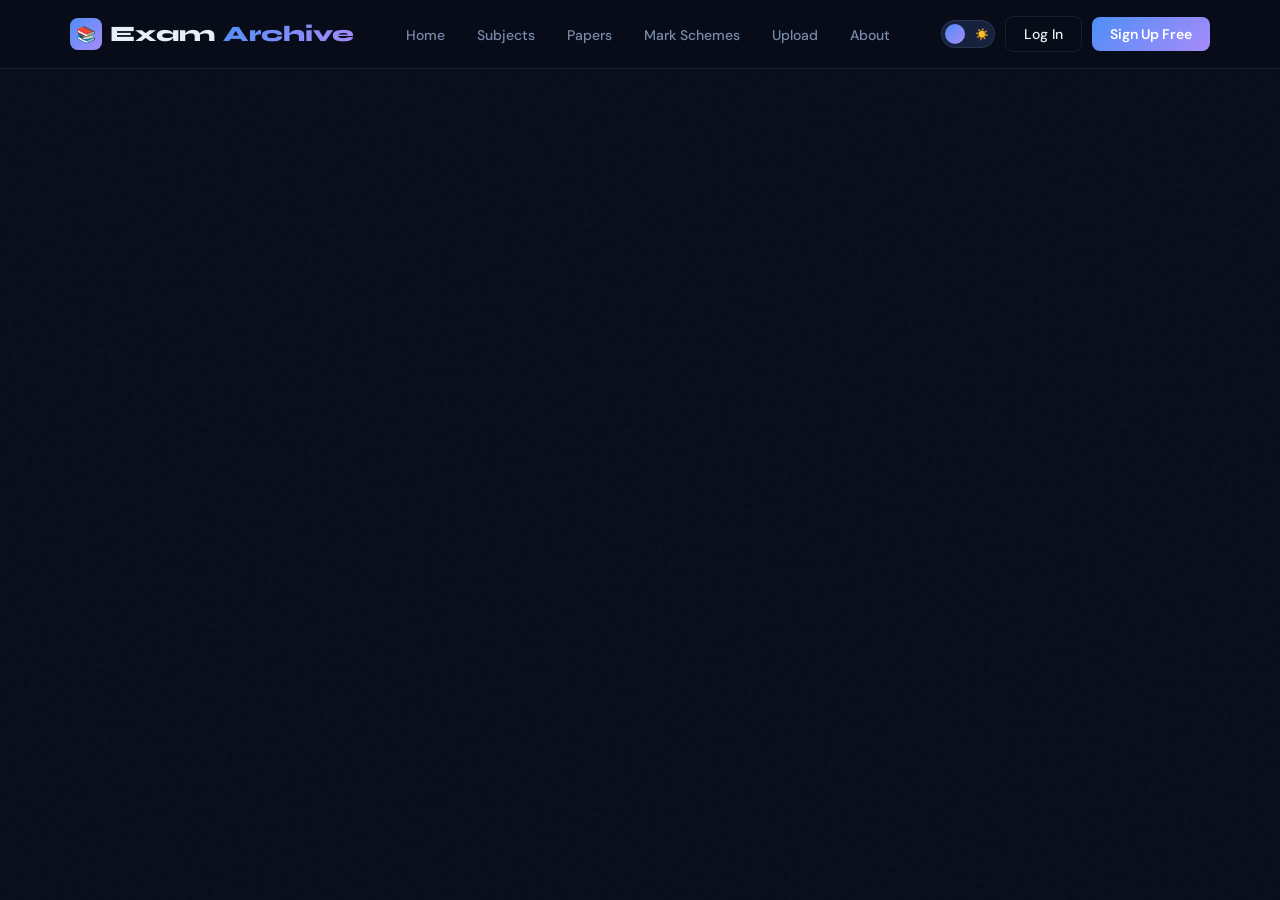
==== commit acfdfbe3: "Initial website files#" ====
--- a/index.html
+++ b/index.html
@@ -1,322 +1,77 @@
-<!DOCTYPE html>
-<html lang="en" data-theme="dark">
-<head>
-  <meta charset="UTF-8" />
-  <meta name="viewport" content="width=device-width, initial-scale=1.0" />
-  <title>ExamArchive | Past Papers for Students</title>
-  <link rel="preconnect" href="https://fonts.googleapis.com">
-  <link rel="preconnect" href="https://fonts.gstatic.com" crossorigin>
-  <link href="https://fonts.googleapis.com/css2?family=Nunito:ital,wght@0,400;0,600;0,700;0,800;0,900;1,400&family=Plus+Jakarta+Sans:wght@300;400;500;600&display=swap" rel="stylesheet">
-  <link rel="stylesheet" href="style.css">
-<link rel="stylesheet" href="style.css">
-</head>
-<body>
-
-<!-- SCROLL PROGRESS BAR -->
-<div class="scroll-progress" id="scrollProgress"></div>
-
-<!-- BACK TO TOP -->
-<button class="back-to-top" id="backToTop" onclick="scrollToTop()" title="Back to top">↑</button>
-
-<!-- NAVBAR -->
-<header>
-  <nav>
-    <div class="logo" onclick="showPage('home')">
-      <div class="logo-icon">📚</div>Exam<span>Archive</span>
-    </div>
-    <ul class="nav-links">
-      <li><a href="#subjects" class="nav-link" data-section="subjects" onclick="showPage('home')">Subjects</a></li>
-      <li><a href="#papers"   class="nav-link" data-section="papers"   onclick="showPage('home')">Papers</a></li>
-      <li><a href="#marks"    class="nav-link" data-section="marks"    onclick="showPage('home')">Mark Schemes</a></li>
-      <li><a href="#upload"   class="nav-link" data-section="upload"   onclick="showPage('home')">Upload</a></li>
-    </ul>
-    <div class="nav-actions">
-      <button class="theme-toggle" onclick="toggleTheme()" title="Toggle theme">
-        <span class="t-icon moon">🌙</span>
-        <span class="t-icon sun">☀️</span>
-      </button>
-      <button class="btn-outline" onclick="openModal('login')">Log In</button>
-      <button class="btn-primary" onclick="openModal('signup')">Sign Up Free</button>
-    </div>
-    <button class="hamburger" id="hamburgerBtn" onclick="toggleMobileNav()" aria-label="Toggle menu">
-      <span></span><span></span><span></span>
-    </button>
-  </nav>
-</header>
-
-<div class="mobile-nav" id="mobileNav">
-  <a href="#subjects" onclick="showPage('home');toggleMobileNav()">Subjects</a>
-  <a href="#papers"   onclick="showPage('home');toggleMobileNav()">Papers</a>
-  <a href="#marks"    onclick="showPage('home');toggleMobileNav()">Mark Schemes</a>
-  <a href="#upload"   onclick="showPage('home');toggleMobileNav()">Upload</a>
-</div>
-
-<!-- HOME PAGE -->
-<div id="page-home" class="page active">
-
-  <section class="hero" id="home">
-    <div class="hero-glow"></div><div class="hero-glow2"></div>
-    <div class="badge">Free for all students &amp; teachers</div>
-    <h1>Revise Smarter.<br><em>Ace Every Exam.</em></h1>
-    <p>Access thousands of past papers &amp; mark schemes for Multimedia Programming, Networking, and Software Development.</p>
-    <div class="hero-actions">
-      <button class="btn-primary" onclick="goTo('papers')">Browse Papers</button>
-      <button class="btn-outline" onclick="goTo('upload')">Upload a Paper</button>
-    </div>
-    <div class="hero-stats">
-      <div class="stat"><div class="stat-num" data-target="2400">0</div><div class="stat-label">Past Papers</div></div>
-      <div class="stat"><div class="stat-num" data-target="3">0</div><div class="stat-label">Subjects</div></div>
-      <div class="stat"><div class="stat-num" data-target="12000">0</div><div class="stat-label">Students</div></div>
-      <div class="stat"><div class="stat-num" data-target="98">0</div><div class="stat-label">Pass Rate</div></div>
-    </div>
-  </section>
-
-  <div class="search-section">
-    <div class="search-bar">
-      <input type="text" id="searchInput" placeholder="Search by subject, year, or topic...">
-      <button onclick="doSearch()">Search</button>
-    </div>
-  </div>
-
-  <section class="subjects-section" id="subjects">
-    <div class="section-label">Subjects</div>
-    <h2 class="section-title">Choose Your Subject</h2>
-    <p class="section-sub">Click a subject card to explore papers, mark schemes, topics &amp; full syllabus.</p>
-    <div class="subjects-grid">
-      <div class="subject-card mm" onclick="openSubjectPage('mm')" tabindex="0" role="button" onkeydown="if(event.key==='Enter')openSubjectPage('mm')">
-        <div class="subject-top"></div>
-        <div class="subject-body">
-          <div class="subject-icon">🎨</div>
-          <h3>Multimedia Programming</h3>
-          <p>Graphics, animation, audio/video processing, interactive media, and multimedia application development.</p>
-          <div class="subject-meta">
-            <div class="subject-count">📄 <strong>780</strong> papers</div>
-            <button class="subject-btn">Explore →</button>
-          </div>
-        </div>
-      </div>
-      <div class="subject-card net" onclick="openSubjectPage('net')" tabindex="0" role="button" onkeydown="if(event.key==='Enter')openSubjectPage('net')">
-        <div class="subject-top"></div>
-        <div class="subject-body">
-          <div class="subject-icon">🌐</div>
-          <h3>Networking</h3>
-          <p>TCP/IP, network protocols, LAN/WAN, cybersecurity, routing, switching, and cloud infrastructure.</p>
-          <div class="subject-meta">
-            <div class="subject-count">📄 <strong>910</strong> papers</div>
-            <button class="subject-btn">Explore →</button>
-          </div>
-        </div>
-      </div>
-      <div class="subject-card sd" onclick="openSubjectPage('sd')" tabindex="0" role="button" onkeydown="if(event.key==='Enter')openSubjectPage('sd')">
-        <div class="subject-top"></div>
-        <div class="subject-body">
-          <div class="subject-icon">💻</div>
-          <h3>Software Development</h3>
-          <p>Algorithms, data structures, OOP, software engineering, testing, version control, and system design.</p>
-          <div class="subject-meta">
-            <div class="subject-count">📄 <strong>730</strong> papers</div>
-            <button class="subject-btn">Explore →</button>
-          </div>
-        </div>
-      </div>
-    </div>
-  </section>
-
-  <section class="papers-section" id="papers">
-    <div class="papers-inner">
-      <div class="papers-header">
-        <div>
-          <div class="section-label">Past Papers</div>
-          <h2 class="section-title">Recent Uploads</h2>
-        </div>
-        <div class="filters-wrap">
-          <div class="filters">
-            <button class="filter-btn active" onclick="setFilter(this,'all')">All</button>
-            <button class="filter-btn" onclick="setFilter(this,'Multimedia')">Multimedia</button>
-            <button class="filter-btn" onclick="setFilter(this,'Networking')">Networking</button>
-            <button class="filter-btn" onclick="setFilter(this,'Software')">Software Dev</button>
-          </div>
-          <div class="sort-wrap">
-            <select class="sort-select" id="sortSelect" onchange="applySortAndFilter()">
-              <option value="newest">Newest First</option>
-              <option value="oldest">Oldest First</option>
-              <option value="az">A → Z</option>
-              <option value="za">Z → A</option>
-            </select>
-          </div>
-        </div>
-      </div>
-      <div class="papers-grid" id="papersGrid"></div>
-    </div>
-  </section>
-
-  <section class="marks-section" id="marks">
-    <div class="marks-header">
-      <div>
-        <div class="section-label">Mark Schemes</div>
-        <h2 class="section-title">Marking Schemes</h2>
-        <p class="section-sub" style="margin-bottom:0">Official mark schemes so you know exactly how examiners award marks — the secret to exam success.</p>
-      </div>
-    </div>
-    <div class="marks-tabs">
-      <button class="marks-tab active" onclick="setMarksFilter(this,'all')">All Subjects</button>
-      <button class="marks-tab" onclick="setMarksFilter(this,'Multimedia')">Multimedia</button>
-      <button class="marks-tab" onclick="setMarksFilter(this,'Networking')">Networking</button>
-      <button class="marks-tab" onclick="setMarksFilter(this,'Software')">Software Dev</button>
-    </div>
-    <div class="marks-grid" id="marksGrid"></div>
-  </section>
-
-  <section class="upload-section" id="upload">
-    <div class="upload-card">
-      <div class="section-label">For Teachers</div>
-      <h2 class="section-title">Upload a Document</h2>
-      <p class="section-sub">Share past papers or mark schemes. All uploads are reviewed within 24 hours.</p>
-      <div class="upload-type-tabs">
-        <button class="upload-type-tab active" onclick="setUploadType(this,'paper')">📄 Past Paper</button>
-        <button class="upload-type-tab" onclick="setUploadType(this,'marks')">✅ Mark Scheme</button>
-      </div>
-      <form id="uploadForm" onsubmit="submitPaper(event)">
-        <div class="form-grid">
-          <div class="form-group"><label>Document Title</label><input type="text" placeholder="e.g. Networking Final Exam 2024" required></div>
-          <div class="form-group"><label>Subject</label><select required><option value="">Select subject...</option><option>Multimedia Programming</option><option>Networking</option><option>Software Development</option></select></div>
-          <div class="form-group"><label>Year</label><input type="number" placeholder="e.g. 2024" min="2000" max="2026" required></div>
-          <div class="form-group"><label>Exam Level</label><select required><option value="">Select level...</option><option>Year 1</option><option>Year 2</option><option>Year 3</option><option>Final Year</option></select></div>
-          <div class="form-group form-full"><label>Description (optional)</label><textarea placeholder="Topics covered, examiner notes, marking guidance..."></textarea></div>
-          <div class="form-group drop-zone form-full" onclick="document.getElementById('fileInput').click()">
-            <div class="drop-icon">📎</div>
-            <div class="drop-text"><strong>Click to upload</strong> or drag &amp; drop<br>PDF, DOC, DOCX up to 20MB</div>
-            <input type="file" id="fileInput" accept=".pdf,.doc,.docx">
-          </div>
-        </div>
-        <button type="submit" class="submit-btn" id="submitBtn">Submit Paper for Review</button>
-      </form>
-      <div id="successMsg">✅ Document submitted! Our team will review it within 24 hours.</div>
-    </div>
-  </section>
-
-  <section class="how-section">
-    <div class="how-inner">
-      <div style="text-align:center">
-        <div class="section-label">Process</div>
-        <h2 class="section-title">How ExamArchive Works</h2>
-      </div>
-      <div class="steps-grid">
-        <div class="step"><div class="step-num">1</div><h4>Choose a Subject</h4><p>Pick Multimedia, Networking, or Software Development.</p></div>
-        <div class="step"><div class="step-num">2</div><h4>Browse Papers</h4><p>Filter by year, level, or topic to find what you need.</p></div>
-        <div class="step"><div class="step-num">3</div><h4>Get the Mark Scheme</h4><p>Download the official marking scheme alongside the paper.</p></div>
-        <div class="step"><div class="step-num">4</div><h4>Ace Your Exam</h4><p>Walk in confident and fully prepared.</p></div>
-      </div>
-    </div>
-  </section>
-
-  <section class="testimonials-section">
-    <div style="text-align:center">
-      <div class="section-label">Testimonials</div>
-      <h2 class="section-title">What Students &amp; Teachers Say</h2>
-    </div>
-    <div class="testi-grid">
-      <div class="testi-card"><div class="testi-stars">★★★★★</div><p class="testi-text">"ExamArchive had every Networking paper I needed. I passed with distinction!"</p><div class="testi-author"><div class="testi-avatar av2">A</div><div><div class="testi-name">Amina K.</div><div class="testi-role">Networking Student</div></div></div></div>
-      <div class="testi-card"><div class="testi-stars">★★★★★</div><p class="testi-text">"Uploading papers for my Software Dev class takes under a minute. Students love it."</p><div class="testi-author"><div class="testi-avatar av3">J</div><div><div class="testi-name">James M.</div><div class="testi-role">Software Dev Lecturer</div></div></div></div>
-      <div class="testi-card"><div class="testi-stars">★★★★★</div><p class="testi-text">"The Multimedia mark schemes changed how I study. I finally understand how marks are awarded."</p><div class="testi-author"><div class="testi-avatar av1">C</div><div><div class="testi-name">Claire N.</div><div class="testi-role">Multimedia Student</div></div></div></div>
-      <div class="testi-card"><div class="testi-stars">★★★★★</div><p class="testi-text">"I tell every student: go to ExamArchive. Search and filtering make it effortless."</p><div class="testi-author"><div class="testi-avatar av4">D</div><div><div class="testi-name">Dr. David O.</div><div class="testi-role">Head of IT Department</div></div></div></div>
-    </div>
-  </section>
-
-  <section class="about-section" id="about">
-    <div class="about-inner">
-      <div class="about-text">
-        <div class="section-label">About Us</div>
-        <h2 class="section-title">Built by Students,<br>For Students</h2>
-        <p>ExamArchive was born out of frustration — finding past papers scattered across the internet, behind paywalls, or simply unavailable. We built a single, free, beautifully organised platform so every student gets a fair shot at exam success.</p>
-        <p style="margin-top:16px">Teachers contribute papers. Students revise smarter. Everyone wins.</p>
-        <div class="about-badges">
-          <div class="about-badge">🎓 100% Free</div>
-          <div class="about-badge">📋 Verified Papers</div>
-          <div class="about-badge">⚡ Always Updated</div>
-          <div class="about-badge">🌍 Open to All</div>
-        </div>
-      </div>
-      <div class="about-visual">
-        <div class="about-card-float">
-          <div class="acf-icon">📚</div>
-          <div class="acf-text">
-            <div class="acf-title">2,400+ Papers</div>
-            <div class="acf-sub">Across 3 subjects</div>
-          </div>
-        </div>
-        <div class="about-card-float" style="animation-delay:0.3s">
-          <div class="acf-icon">✅</div>
-          <div class="acf-text">
-            <div class="acf-title">Mark Schemes</div>
-            <div class="acf-sub">Official &amp; verified</div>
-          </div>
-        </div>
-        <div class="about-card-float" style="animation-delay:0.6s">
-          <div class="acf-icon">👩‍🎓</div>
-          <div class="acf-text">
-            <div class="acf-title">12,000+ Students</div>
-            <div class="acf-sub">Already revising</div>
-          </div>
-        </div>
-      </div>
-    </div>
-  </section>
-
-  <footer>
-    <div class="footer-inner">
-      <div class="footer-logo">Exam<span>Archive</span></div>
-      <ul class="footer-links">
-        <li><a href="#subjects">Subjects</a></li>
-        <li><a href="#papers">Papers</a></li>
-        <li><a href="#marks">Mark Schemes</a></li>
-        <li><a href="#upload">Upload</a></li>
-        <li><a href="#about">About</a></li>
-      </ul>
-      <p class="footer-copy">© 2026 ExamArchive. Built to help every student succeed.</p>
-    </div>
-  </footer>
-</div>
-
-<!-- SUBJECT PAGE -->
-<div id="page-subject" class="page">
-  <div class="subj-page" id="subjPageContent"></div>
-  <footer>
-    <div class="footer-inner">
-      <div class="footer-logo">Exam<span>Archive</span></div>
-      <p class="footer-copy">© 2026 ExamArchive. Built to help every student succeed.</p>
-    </div>
-  </footer>
-</div>
-
-<!-- 404 PAGE -->
-<div id="page-404" class="page">
-  <div class="not-found">
-    <div class="nf-glow"></div>
-    <div class="nf-code">404</div>
-    <div class="nf-emoji">📭</div>
-    <h2>Page Not Found</h2>
-    <p>Looks like this page went missing before the exam. Let's get you back on track.</p>
-    <button class="btn-primary" onclick="showPage('home')" style="padding:14px 32px;font-size:16px;border-radius:12px">← Back to Home</button>
-  </div>
-</div>
-
-<!-- MODAL -->
-<div class="modal-overlay" id="modalOverlay" onclick="closeModalOutside(event)">
-  <div class="modal">
-    <button class="modal-close" onclick="closeModal()">✕</button>
-    <h3 id="modalTitle">Welcome Back</h3>
-    <p id="modalDesc">Sign in to access your saved papers and downloads.</p>
-    <div class="modal-tabs">
-      <button class="modal-tab active" id="tabLogin" onclick="switchTab('login')">Log In</button>
-      <button class="modal-tab" id="tabSignup" onclick="switchTab('signup')">Sign Up</button>
-    </div>
-    <div class="form-group" style="margin-bottom:14px"><label>EMAIL ADDRESS</label><input type="email" placeholder="you@example.com"></div>
-    <div class="form-group" style="margin-bottom:20px"><label>PASSWORD</label><input type="password" placeholder="••••••••"></div>
-    <button class="submit-btn" onclick="closeModal()" style="margin-top:0">Continue</button>
-  </div>
-</div>
-
-<script src="app.js" defer></script>
-</body>
+<!DOCTYPE html>
+<html lang="en" data-theme="dark">
+<head>
+  <meta charset="UTF-8" />
+  <meta name="viewport" content="width=device-width, initial-scale=1.0" />
+  <title>ExamArchive | Past Papers for Students</title>
+  <link rel="preconnect" href="https://fonts.googleapis.com">
+  <link rel="preconnect" href="https://fonts.gstatic.com" crossorigin>
+  <link href="https://fonts.googleapis.com/css2?family=Syne:wght@400;600;700;800&family=DM+Sans:ital,wght@0,300;0,400;0,500;1,300&display=swap" rel="stylesheet">
+  <link rel="stylesheet" href="style.css">
+  
+</head>
+<body>
+<script src="app.js"></script>
+<!-- NAVBAR -->
+<header>
+  <nav>
+    <div class="logo" onclick="showPage('home')">
+      <div class="logo-icon">📚</div>Exam<span>Archive</span>
+    </div>
+    <ul class="nav-links">
+        <li><a href="home.html" onclick="showPage('home')">Home</a></li>
+      <li><a href="subjects.html" onclick="showPage('home')">Subjects</a></li>
+      <li><a href="papers.html"   onclick="showPage('home')">Papers</a></li>
+      <li><a href="markscheme.html"    onclick="showPage('home')">Mark Schemes</a></li>
+      <li><a href="upload.html"   onclick="showPage('home')">Upload</a></li>
+      <li><a href="about.html"   onclick="showPage('home')">About</a></li>
+    </ul>
+    <div class="nav-actions">
+      <button class="theme-toggle" onclick="toggleTheme()" title="Toggle theme">
+        <span class="t-icon moon">🌙</span>
+        <span class="t-icon sun">☀️</span>
+      </button>
+      <button class="btn-outline" onclick="openModal('login')">Log In</button>
+      <button class="btn-primary" onclick="openModal('signup')">Sign Up Free</button>
+    </div>
+    <button class="hamburger" onclick="toggleMobileNav()">☰</button>
+  </nav>
+</header>
+
+<div class="mobile-nav" id="mobileNav">
+    <a href="home.html" onclick="showPage('home');toggleMobileNav()">Home</a>
+  <a href="subjects.html" onclick="showPage('home');toggleMobileNav()">Subjects</a>
+  <a href="papers.html"   onclick="showPage('home');toggleMobileNav()">Papers</a>
+  <a href="markscheme.html"    onclick="showPage('home');toggleMobileNav()">Mark Schemes</a>
+  <a href="upload.html"   onclick="showPage('home');toggleMobileNav()">Upload</a>
+   <a href="about.html"   onclick="showPage('home');toggleMobileNav()">About</a>
+</div>
+
+<!-- ═══ SUBJECT PAGE ═══ -->
+<div id="page-subject" class="page">
+  <div class="subj-page" id="subjPageContent"></div>
+  <footer>
+    <div class="footer-inner">
+      <div class="footer-logo">Exam<span>Archive</span></div>
+      <p class="footer-copy">© 2026 ExamArchive. Built to help every student succeed.</p>
+    </div>
+  </footer>
+</div>
+
+<!-- MODAL -->
+<div class="modal-overlay" id="modalOverlay" onclick="closeModalOutside(event)">
+  <div class="modal">
+    <button class="modal-close" onclick="closeModal()">✕</button>
+    <h3 id="modalTitle">Welcome Back</h3>
+    <p id="modalDesc">Sign in to access your saved papers and downloads.</p>
+    <div class="modal-tabs">
+      <button class="modal-tab active" id="tabLogin" onclick="switchTab('login')">Log In</button>
+      <button class="modal-tab" id="tabSignup" onclick="switchTab('signup')">Sign Up</button>
+    </div>
+    <div class="form-group" style="margin-bottom:14px"><label>EMAIL ADDRESS</label><input type="email" placeholder="you@example.com"></div>
+    <div class="form-group" style="margin-bottom:20px"><label>PASSWORD</label><input type="password" placeholder="••••••••"></div>
+    <button class="submit-btn" onclick="closeModal()" style="margin-top:0">Continue</button>
+  </div>
+</div>
+</body>
 </html>
--- a/style.css
+++ b/style.css
@@ -1,300 +1,299 @@
-    *, *::before, *::after { box-sizing: border-box; margin: 0; padding: 0; }
-
-    :root {
-      --accent:  #4f8ef7;
-      --accent2: #a78bfa;
-      --accent3: #34d399;
-      --mm:  #f472b6;
-      --net: #38bdf8;
-      --sd:  #a78bfa;
-      --gold: #fbbf24;
-      --trans: all 0.3s ease;
-    }
-    [data-theme="dark"] {
-      --bg:        #080d1a;
-      --surface:   #0f1829;
-      --surface2:  #16213e;
-      --border:    rgba(255,255,255,0.08);
-      --text:      #e8edf8;
-      --muted:     #7a8aaa;
-      --header-bg: rgba(8,13,26,0.88);
-      --card-bg:   #0f1829;
-      --input-bg:  #080d1a;
-      --shadow:    0 8px 32px rgba(0,0,0,0.45);
-    }
-    [data-theme="light"] {
-      --bg:        #f0f4ff;
-      --surface:   #ffffff;
-      --surface2:  #e8eef8;
-      --border:    rgba(0,0,0,0.09);
-      --text:      #0f172a;
-      --muted:     #64748b;
-      --header-bg: rgba(240,244,255,0.93);
-      --card-bg:   #ffffff;
-      --input-bg:  #f8faff;
-      --shadow:    0 8px 32px rgba(79,142,247,0.10);
-    }
-
-    html { scroll-behavior: smooth; }
-    body {
-      font-family: 'DM Sans', sans-serif;
-      background: var(--bg); color: var(--text);
-      min-height: 100vh; overflow-x: hidden;
-      transition: background 0.3s, color 0.3s;
-    }
-    body::before {
-      content:''; position:fixed; inset:0;
-      background-image:url("data:image/svg+xml,%3Csvg viewBox='0 0 200 200' xmlns='http://www.w3.org/2000/svg'%3E%3Cfilter id='n'%3E%3CfeTurbulence type='fractalNoise' baseFrequency='0.9' numOctaves='4' stitchTiles='stitch'/%3E%3C/filter%3E%3Crect width='100%25' height='100%25' filter='url(%23n)' opacity='0.025'/%3E%3C/svg%3E");
-      pointer-events:none; z-index:0;
-    }
-
-    /* NAVBAR */
-    header {
-      position:fixed; top:0; left:0; right:0; z-index:100;
-      background:var(--header-bg); backdrop-filter:blur(18px);
-      border-bottom:1px solid var(--border); transition:var(--trans);
-    }
-    nav {
-      max-width:1200px; margin:auto;
-      display:flex; align-items:center; justify-content:space-between;
-      padding:0 30px; height:68px;
-    }
-    .logo {
-      font-family:'Syne',sans-serif; font-size:22px; font-weight:800;
-      color:var(--text); display:flex; align-items:center; gap:8px; cursor:pointer;
-    }
-    .logo span { background:linear-gradient(135deg,var(--accent),var(--accent2)); -webkit-background-clip:text; -webkit-text-fill-color:transparent; }
-    .logo-icon { width:32px; height:32px; background:linear-gradient(135deg,var(--accent),var(--accent2)); border-radius:8px; display:flex; align-items:center; justify-content:center; font-size:16px; flex-shrink:0; }
-    .nav-links { display:flex; gap:4px; list-style:none; }
-    .nav-links a { padding:8px 14px; border-radius:8px; color:var(--muted); font-size:14px; font-weight:500; text-decoration:none; transition:var(--trans); }
-    .nav-links a:hover { color:var(--text); background:var(--surface2); }
-    .nav-actions { display:flex; gap:10px; align-items:center; }
-
-    /* THEME TOGGLE */
-    .theme-toggle {
-      width:54px; height:28px; border-radius:99px; cursor:pointer;
-      border:1px solid var(--border); background:var(--surface2);
-      position:relative; transition:var(--trans); flex-shrink:0;
-    }
-    .theme-toggle::after {
-      content:''; position:absolute; top:3px; left:3px;
-      width:20px; height:20px; border-radius:50%;
-      background:linear-gradient(135deg,var(--accent),var(--accent2));
-      transition:transform 0.35s cubic-bezier(0.34,1.56,0.64,1);
-    }
-    [data-theme="light"] .theme-toggle::after { transform:translateX(26px); }
-    .t-icon { position:absolute; top:50%; transform:translateY(-50%); font-size:11px; pointer-events:none; }
-    .t-icon.moon { left:5px; } .t-icon.sun { right:5px; }
-
-    .btn-outline { padding:8px 18px; border-radius:8px; border:1px solid var(--border); color:var(--text); font-size:14px; font-weight:500; background:none; cursor:pointer; transition:var(--trans); font-family:'DM Sans',sans-serif; }
-    .btn-outline:hover { background:var(--surface2); border-color:var(--accent); color:var(--accent); }
-    .btn-primary { padding:8px 18px; border-radius:8px; background:linear-gradient(135deg,var(--accent),var(--accent2)); color:white; font-size:14px; font-weight:600; border:none; cursor:pointer; transition:opacity 0.2s; font-family:'DM Sans',sans-serif; }
-    .btn-primary:hover { opacity:0.85; }
-    .hamburger { display:none; background:none; border:none; color:var(--text); font-size:22px; cursor:pointer; }
-
-    /* PAGES */
-    .page { display:none; }
-    .page.active { display:block; }
-
-    /* HERO */
-    .hero { min-height:100vh; display:flex; flex-direction:column; align-items:center; justify-content:center; text-align:center; padding:120px 20px 80px; position:relative; overflow:hidden; }
-    .hero-glow { position:absolute; width:700px; height:700px; background:radial-gradient(circle,rgba(79,142,247,0.1) 0%,transparent 70%); top:50%; left:50%; transform:translate(-50%,-55%); pointer-events:none; }
-    .hero-glow2 { position:absolute; width:400px; height:400px; background:radial-gradient(circle,rgba(167,139,250,0.09) 0%,transparent 70%); top:30%; right:10%; pointer-events:none; }
-    .badge { display:inline-flex; align-items:center; gap:6px; background:rgba(79,142,247,0.1); border:1px solid rgba(79,142,247,0.25); color:var(--accent); padding:6px 14px; border-radius:99px; font-size:13px; font-weight:500; margin-bottom:30px; animation:fadeUp 0.6s ease both; }
-    .badge::before { content:'●'; font-size:8px; animation:pulse 2s infinite; }
-    @keyframes pulse { 0%,100%{opacity:1}50%{opacity:0.3} }
-    .hero h1 { font-family:'Syne',sans-serif; font-size:clamp(40px,7vw,78px); font-weight:800; line-height:1.05; margin-bottom:22px; animation:fadeUp 0.7s 0.1s ease both; }
-    .hero h1 em { font-style:normal; background:linear-gradient(135deg,var(--accent) 0%,var(--accent2) 50%,var(--mm) 100%); -webkit-background-clip:text; -webkit-text-fill-color:transparent; }
-    .hero p { max-width:560px; font-size:18px; line-height:1.7; color:var(--muted); margin-bottom:40px; animation:fadeUp 0.7s 0.2s ease both; }
-    .hero-actions { display:flex; gap:12px; flex-wrap:wrap; justify-content:center; margin-bottom:70px; animation:fadeUp 0.7s 0.3s ease both; }
-    .hero-actions .btn-primary, .hero-actions .btn-outline { padding:14px 28px; font-size:16px; border-radius:10px; }
-    .hero-stats { display:flex; gap:50px; flex-wrap:wrap; justify-content:center; animation:fadeUp 0.7s 0.4s ease both; }
-    .stat { text-align:center; }
-    .stat-num { font-family:'Syne',sans-serif; font-size:32px; font-weight:800; background:linear-gradient(135deg,var(--accent),var(--accent2)); -webkit-background-clip:text; -webkit-text-fill-color:transparent; }
-    .stat-label { color:var(--muted); font-size:13px; margin-top:4px; }
-    @keyframes fadeUp { from{opacity:0;transform:translateY(24px)}to{opacity:1;transform:translateY(0)} }
-
-    /* SEARCH */
-    .search-section { padding:0 20px 80px; display:flex; justify-content:center; }
-    .search-bar { display:flex; background:var(--surface); border:1px solid var(--border); border-radius:14px; overflow:hidden; width:100%; max-width:660px; transition:border-color 0.2s,var(--trans); }
-    .search-bar:focus-within { border-color:var(--accent); }
-    .search-bar input { flex:1; padding:16px 20px; background:none; border:none; outline:none; color:var(--text); font-family:'DM Sans',sans-serif; font-size:15px; }
-    .search-bar input::placeholder { color:var(--muted); }
-    .search-bar button { padding:12px 24px; margin:6px; background:linear-gradient(135deg,var(--accent),var(--accent2)); color:white; border:none; border-radius:10px; cursor:pointer; font-weight:600; font-family:'DM Sans',sans-serif; transition:opacity 0.2s; }
-    .search-bar button:hover { opacity:0.85; }
-
-    /* SHARED */
-    .section-label { font-size:12px; font-weight:700; letter-spacing:2px; text-transform:uppercase; color:var(--accent); margin-bottom:12px; }
-    .section-title { font-family:'Syne',sans-serif; font-size:clamp(26px,4vw,42px); font-weight:800; margin-bottom:14px; }
-    .section-sub { color:var(--muted); font-size:16px; max-width:520px; margin-bottom:50px; }
-
-    /* SUBJECTS */
-    .subjects-section { padding:80px 20px; max-width:1200px; margin:auto; }
-    .subjects-grid { display:grid; grid-template-columns:repeat(auto-fit,minmax(320px,1fr)); gap:24px; }
-    .subject-card { background:var(--surface); border:1px solid var(--border); border-radius:20px; overflow:hidden; transition:transform 0.25s,box-shadow 0.25s,border-color 0.25s,var(--trans); cursor:pointer; }
-    .subject-card:hover { transform:translateY(-7px); box-shadow:var(--shadow); }
-    .subject-card.mm{--c:var(--mm)} .subject-card.net{--c:var(--net)} .subject-card.sd{--c:var(--sd)}
-    .subject-card:hover { border-color:var(--c); }
-    .subject-top { height:4px; background:linear-gradient(90deg,var(--c),transparent); }
-    .subject-body { padding:30px; }
-    .subject-icon { width:52px; height:52px; border-radius:14px; background:rgba(255,255,255,0.06); border:1px solid var(--border); display:flex; align-items:center; justify-content:center; font-size:24px; margin-bottom:18px; }
-    [data-theme="light"] .subject-icon { background:var(--surface2); }
-    .subject-card h3 { font-family:'Syne',sans-serif; font-size:20px; font-weight:700; margin-bottom:8px; }
-    .subject-card p { color:var(--muted); font-size:14px; line-height:1.65; margin-bottom:24px; }
-    .subject-meta { display:flex; justify-content:space-between; align-items:center; padding-top:20px; border-top:1px solid var(--border); }
-    .subject-count { color:var(--muted); font-size:13px; }
-    .subject-count strong { color:var(--text); font-weight:600; }
-    .subject-btn { padding:8px 16px; border-radius:8px; background:rgba(255,255,255,0.06); border:1px solid var(--border); color:var(--c); font-size:13px; font-weight:600; cursor:pointer; transition:var(--trans); font-family:'DM Sans',sans-serif; }
-    [data-theme="light"] .subject-btn { background:var(--surface2); }
-    .subject-btn:hover { background:var(--c); color:#fff; border-color:var(--c); }
-
-    /* PAPERS */
-    .papers-section { background:var(--surface); border-top:1px solid var(--border); border-bottom:1px solid var(--border); padding:80px 20px; transition:var(--trans); }
-    .papers-inner { max-width:1200px; margin:auto; }
-    .papers-header { display:flex; justify-content:space-between; align-items:flex-end; margin-bottom:40px; flex-wrap:wrap; gap:20px; }
-    .filters { display:flex; gap:8px; flex-wrap:wrap; }
-    .filter-btn { padding:8px 16px; border-radius:8px; font-size:13px; font-weight:500; border:1px solid var(--border); background:none; color:var(--muted); cursor:pointer; transition:var(--trans); font-family:'DM Sans',sans-serif; }
-    .filter-btn.active,.filter-btn:hover { background:var(--accent); color:white; border-color:var(--accent); }
-    .papers-grid { display:grid; grid-template-columns:repeat(auto-fill,minmax(280px,1fr)); gap:18px; }
-    .paper-card { background:var(--card-bg); border:1px solid var(--border); border-radius:14px; padding:22px; transition:var(--trans); display:flex; flex-direction:column; gap:14px; }
-    .paper-card:hover { border-color:var(--accent); transform:translateY(-3px); box-shadow:var(--shadow); }
-    .paper-top { display:flex; align-items:center; gap:10px; }
-    .paper-subj-tag { font-size:11px; font-weight:700; letter-spacing:1px; text-transform:uppercase; padding:4px 10px; border-radius:6px; }
-    .tag-mm{background:rgba(244,114,182,0.15);color:var(--mm)} .tag-net{background:rgba(56,189,248,0.15);color:var(--net)} .tag-sd{background:rgba(167,139,250,0.15);color:var(--sd)}
-    .paper-year { margin-left:auto; color:var(--muted); font-size:13px; }
-    .paper-title { font-family:'Syne',sans-serif; font-weight:700; font-size:16px; line-height:1.4; }
-    .paper-info { color:var(--muted); font-size:13px; display:flex; gap:16px; }
-    .paper-actions { display:flex; gap:8px; margin-top:4px; }
-    .paper-download { flex:1; padding:10px; background:linear-gradient(135deg,var(--accent),var(--accent2)); color:white; border:none; border-radius:8px; font-weight:600; font-size:13px; cursor:pointer; font-family:'DM Sans',sans-serif; transition:opacity 0.2s; }
-    .paper-download:hover { opacity:0.85; }
-    .paper-preview { padding:10px 14px; background:none; border:1px solid var(--border); border-radius:8px; color:var(--muted); font-size:13px; cursor:pointer; transition:var(--trans); font-family:'DM Sans',sans-serif; }
-    .paper-preview:hover { color:var(--text); border-color:var(--text); }
-
-    /* MARK SCHEMES */
-    .marks-section { padding:80px 20px; max-width:1200px; margin:auto; }
-    .marks-header { display:flex; justify-content:space-between; align-items:flex-end; margin-bottom:10px; flex-wrap:wrap; gap:20px; }
-    .marks-grid { display:grid; grid-template-columns:repeat(auto-fill,minmax(300px,1fr)); gap:20px; }
-    .marks-card { background:var(--surface); border:1px solid var(--border); border-radius:16px; padding:24px; transition:var(--trans); position:relative; overflow:hidden; }
-    .marks-card:hover { border-color:var(--accent3); transform:translateY(-4px); box-shadow:var(--shadow); }
-    .marks-card::before { content:''; position:absolute; top:0; left:0; right:0; height:3px; background:linear-gradient(90deg,var(--accent3),var(--accent)); }
-    .marks-badge { display:inline-flex; align-items:center; gap:5px; background:rgba(52,211,153,0.12); border:1px solid rgba(52,211,153,0.25); color:var(--accent3); padding:4px 10px; border-radius:6px; font-size:11px; font-weight:700; letter-spacing:1px; text-transform:uppercase; margin-bottom:14px; }
-    .marks-card h4 { font-family:'Syne',sans-serif; font-size:16px; font-weight:700; margin-bottom:6px; }
-    .marks-meta { color:var(--muted); font-size:13px; margin-bottom:18px; line-height:1.5; }
-    .marks-actions { display:flex; gap:8px; }
-    .marks-dl { flex:1; padding:10px; background:rgba(52,211,153,0.12); border:1px solid rgba(52,211,153,0.25); color:var(--accent3); border-radius:8px; font-weight:600; font-size:13px; cursor:pointer; transition:var(--trans); font-family:'DM Sans',sans-serif; }
-    .marks-dl:hover { background:var(--accent3); color:#fff; border-color:var(--accent3); }
-    .marks-view { padding:10px 14px; background:none; border:1px solid var(--border); border-radius:8px; color:var(--muted); font-size:13px; cursor:pointer; transition:var(--trans); font-family:'DM Sans',sans-serif; }
-    .marks-view:hover { color:var(--text); border-color:var(--text); }
-    .marks-tabs { display:flex; gap:8px; margin-bottom:28px; flex-wrap:wrap; }
-    .marks-tab { padding:8px 16px; border-radius:8px; font-size:13px; font-weight:500; border:1px solid var(--border); background:none; color:var(--muted); cursor:pointer; transition:var(--trans); font-family:'DM Sans',sans-serif; }
-    .marks-tab.active,.marks-tab:hover { background:var(--accent3); color:#fff; border-color:var(--accent3); }
-
-    /* UPLOAD */
-    .upload-section { padding:80px 20px; max-width:800px; margin:auto; }
-    .upload-card { background:var(--surface); border:1px solid var(--border); border-radius:24px; padding:48px; transition:var(--trans); }
-    .form-grid { display:grid; grid-template-columns:1fr 1fr; gap:16px; margin-bottom:16px; }
-    .form-group { display:flex; flex-direction:column; gap:8px; }
-    .form-group label { font-size:13px; font-weight:700; color:var(--muted); letter-spacing:0.5px; text-transform:uppercase; }
-    .form-group input,.form-group select,.form-group textarea { padding:12px 16px; background:var(--input-bg); border:1px solid var(--border); border-radius:10px; color:var(--text); font-family:'DM Sans',sans-serif; font-size:14px; outline:none; transition:var(--trans); -webkit-appearance:none; }
-    .form-group input:focus,.form-group select:focus,.form-group textarea:focus { border-color:var(--accent); }
-    .form-group select option { background:var(--surface); }
-    .form-group textarea { resize:vertical; min-height:90px; }
-    .form-full { grid-column:1/-1; }
-    .drop-zone { grid-column:1/-1; border:2px dashed var(--border); border-radius:12px; padding:40px 20px; text-align:center; cursor:pointer; transition:var(--trans); }
-    .drop-zone:hover { border-color:var(--accent); background:rgba(79,142,247,0.04); }
-    .drop-icon { font-size:36px; margin-bottom:10px; }
-    .drop-text { color:var(--muted); font-size:14px; }
-    .drop-text strong { color:var(--accent); }
-    .drop-zone input[type="file"] { display:none; }
-    .upload-type-tabs { display:flex; gap:0; background:var(--input-bg); border:1px solid var(--border); border-radius:10px; padding:4px; margin-bottom:24px; }
-    .upload-type-tab { flex:1; padding:10px; border-radius:7px; border:none; background:none; color:var(--muted); font-family:'DM Sans',sans-serif; font-size:14px; font-weight:600; cursor:pointer; transition:var(--trans); }
-    .upload-type-tab.active { background:var(--surface); color:var(--text); box-shadow:0 2px 8px rgba(0,0,0,0.12); }
-    .submit-btn { width:100%; padding:16px; background:linear-gradient(135deg,var(--accent),var(--accent2)); color:white; border:none; border-radius:12px; font-family:'Syne',sans-serif; font-size:16px; font-weight:700; cursor:pointer; transition:opacity 0.2s; margin-top:8px; }
-    .submit-btn:hover { opacity:0.85; }
-    #successMsg { display:none; text-align:center; padding:16px; background:rgba(52,211,153,0.1); border:1px solid rgba(52,211,153,0.3); border-radius:10px; color:var(--accent3); font-weight:500; margin-top:16px; }
-
-    /* HOW IT WORKS */
-    .how-section { background:var(--surface); border-top:1px solid var(--border); padding:80px 20px; transition:var(--trans); }
-    .how-inner { max-width:1100px; margin:auto; }
-    .steps-grid { display:grid; grid-template-columns:repeat(auto-fit,minmax(200px,1fr)); gap:32px; margin-top:50px; }
-    .step { text-align:center; }
-    .step-num { width:52px; height:52px; border-radius:14px; margin:0 auto 18px; background:linear-gradient(135deg,var(--accent),var(--accent2)); display:flex; align-items:center; justify-content:center; font-family:'Syne',sans-serif; font-size:20px; font-weight:800; }
-    .step h4 { font-family:'Syne',sans-serif; font-size:16px; font-weight:700; margin-bottom:8px; }
-    .step p { color:var(--muted); font-size:14px; line-height:1.65; }
-
-    /* TESTIMONIALS */
-    .testimonials-section { padding:80px 20px; max-width:1100px; margin:auto; }
-    .testi-grid { display:grid; grid-template-columns:repeat(auto-fit,minmax(280px,1fr)); gap:20px; margin-top:50px; }
-    .testi-card { background:var(--surface); border:1px solid var(--border); border-radius:18px; padding:28px; transition:var(--trans); }
-    .testi-stars { color:var(--gold); margin-bottom:14px; font-size:14px; }
-    .testi-text { color:var(--muted); font-size:14px; line-height:1.7; margin-bottom:20px; }
-    .testi-author { display:flex; align-items:center; gap:12px; }
-    .testi-avatar { width:40px; height:40px; border-radius:50%; display:flex; align-items:center; justify-content:center; font-weight:700; font-size:15px; flex-shrink:0; color:#fff; }
-    .av1{background:linear-gradient(135deg,var(--mm),#c026d3)} .av2{background:linear-gradient(135deg,var(--net),#0ea5e9)} .av3{background:linear-gradient(135deg,var(--sd),#7c3aed)} .av4{background:linear-gradient(135deg,var(--accent3),#059669)}
-    .testi-name { font-weight:600; font-size:14px; }
-    .testi-role { color:var(--muted); font-size:12px; }
-
-    /* SUBJECT PAGE */
-    .subj-page { padding:100px 20px 80px; max-width:1200px; margin:auto; }
-    .subj-back { display:inline-flex; align-items:center; gap:8px; color:var(--muted); font-size:14px; cursor:pointer; margin-bottom:36px; transition:var(--trans); background:none; border:none; font-family:'DM Sans',sans-serif; }
-    .subj-back:hover { color:var(--text); }
-    .subj-hero { background:var(--surface); border:1px solid var(--border); border-radius:24px; padding:40px; margin-bottom:40px; position:relative; overflow:hidden; transition:var(--trans); }
-    .subj-hero-glow { position:absolute; width:400px; height:400px; border-radius:50%; top:-100px; right:-100px; pointer-events:none; opacity:0.14; }
-    .subj-big-icon { font-size:52px; margin-bottom:18px; display:block; }
-    .subj-hero h1 { font-family:'Syne',sans-serif; font-size:clamp(28px,5vw,48px); font-weight:800; margin-bottom:12px; }
-    .subj-hero p { color:var(--muted); font-size:16px; line-height:1.7; max-width:620px; margin-bottom:28px; }
-    .subj-stats { display:flex; gap:32px; flex-wrap:wrap; }
-    .subj-stat-num { font-family:'Syne',sans-serif; font-size:26px; font-weight:800; }
-    .subj-stat-label { color:var(--muted); font-size:12px; margin-top:2px; }
-    .subj-tabs { display:flex; gap:0; background:var(--surface); border:1px solid var(--border); border-radius:12px; padding:4px; margin-bottom:32px; width:fit-content; transition:var(--trans); flex-wrap:wrap; }
-    .subj-tab { padding:10px 22px; border-radius:9px; border:none; background:none; color:var(--muted); font-family:'DM Sans',sans-serif; font-size:14px; font-weight:600; cursor:pointer; transition:var(--trans); }
-    .subj-tab.active { background:var(--accent); color:#fff; }
-    .topics-grid { display:grid; grid-template-columns:repeat(auto-fill,minmax(220px,1fr)); gap:14px; }
-    .topic-chip { background:var(--surface); border:1px solid var(--border); border-radius:10px; padding:14px 18px; font-size:14px; transition:var(--trans); cursor:pointer; font-weight:500; }
-    .topic-chip:hover { border-color:var(--chip-c); color:var(--chip-c); }
-    .topic-num { color:var(--muted); font-size:12px; margin-top:4px; }
-    .syllabus-list { display:flex; flex-direction:column; gap:12px; }
-    .syllabus-item { background:var(--surface); border:1px solid var(--border); border-radius:12px; padding:18px 22px; display:flex; align-items:flex-start; gap:14px; transition:var(--trans); }
-    .syllabus-item:hover { border-color:var(--accent); }
-    .syl-num { width:28px; height:28px; border-radius:8px; flex-shrink:0; background:linear-gradient(135deg,var(--accent),var(--accent2)); display:flex; align-items:center; justify-content:center; font-size:12px; font-weight:800; color:#fff; }
-    .syl-content h5 { font-family:'Syne',sans-serif; font-size:15px; font-weight:700; margin-bottom:4px; }
-    .syl-content p { color:var(--muted); font-size:13px; line-height:1.55; }
-
-    /* FOOTER */
-    footer { background:var(--surface); border-top:1px solid var(--border); padding:40px 20px; text-align:center; transition:var(--trans); }
-    .footer-inner { max-width:1200px; margin:auto; }
-    .footer-logo { font-family:'Syne',sans-serif; font-size:22px; font-weight:800; margin-bottom:12px; }
-    .footer-logo span { background:linear-gradient(135deg,var(--accent),var(--accent2)); -webkit-background-clip:text; -webkit-text-fill-color:transparent; }
-    .footer-links { display:flex; gap:24px; justify-content:center; flex-wrap:wrap; list-style:none; margin:16px 0; }
-    .footer-links a { color:var(--muted); font-size:14px; text-decoration:none; transition:var(--trans); }
-    .footer-links a:hover { color:var(--text); }
-    .footer-copy { color:var(--muted); font-size:13px; }
-
-    /* MODAL */
-    .modal-overlay { display:none; position:fixed; inset:0; background:rgba(0,0,0,0.65); backdrop-filter:blur(8px); z-index:200; align-items:center; justify-content:center; padding:20px; }
-    .modal-overlay.open { display:flex; }
-    .modal { background:var(--surface); border:1px solid var(--border); border-radius:20px; padding:36px; max-width:480px; width:100%; position:relative; animation:fadeUp 0.3s ease; transition:var(--trans); }
-    .modal-close { position:absolute; top:16px; right:18px; background:none; border:none; color:var(--muted); font-size:22px; cursor:pointer; }
-    .modal-close:hover { color:var(--text); }
-    .modal h3 { font-family:'Syne',sans-serif; font-size:22px; font-weight:800; margin-bottom:8px; }
-    .modal p { color:var(--muted); font-size:14px; margin-bottom:24px; line-height:1.6; }
-    .modal-tabs { display:flex; margin-bottom:24px; border-bottom:1px solid var(--border); }
-    .modal-tab { padding:10px 20px; background:none; border:none; color:var(--muted); font-size:14px; font-weight:600; cursor:pointer; border-bottom:2px solid transparent; margin-bottom:-1px; font-family:'DM Sans',sans-serif; transition:var(--trans); }
-    .modal-tab.active { color:var(--accent); border-bottom-color:var(--accent); }
-
-    /* MOBILE NAV */
-    .mobile-nav { display:none; flex-direction:column; gap:4px; position:fixed; top:68px; left:0; right:0; background:var(--surface); border-bottom:1px solid var(--border); padding:16px 20px; z-index:99; transition:var(--trans); }
-    .mobile-nav.open { display:flex; }
-    .mobile-nav a { padding:12px 16px; border-radius:10px; color:var(--muted); font-size:15px; text-decoration:none; transition:var(--trans); }
-    .mobile-nav a:hover { background:var(--bg); color:var(--text); }
-
-    @media(max-width:768px){
-      .nav-links,.nav-actions{display:none}
-      .hamburger{display:block}
-      .form-grid{grid-template-columns:1fr}
-      .hero h1{font-size:36px}
-      .upload-card{padding:28px 20px}
-      .subj-tabs{width:100%}
-      .subj-tab{flex:1;text-align:center;padding:10px 8px;font-size:13px}
-    }
-      +*, *::before, *::after { box-sizing: border-box; margin: 0; padding: 0; }
+
+    :root {
+      --accent:  #4f8ef7;
+      --accent2: #a78bfa;
+      --accent3: #34d399;
+      --mm:  #f472b6;
+      --net: #38bdf8;
+      --sd:  #a78bfa;
+      --gold: #fbbf24;
+      --trans: all 0.3s ease;
+    }
+    [data-theme="dark"] {
+      --bg:        #080d1a;
+      --surface:   #0f1829;
+      --surface2:  #16213e;
+      --border:    rgba(255,255,255,0.08);
+      --text:      #e8edf8;
+      --muted:     #7a8aaa;
+      --header-bg: rgba(8,13,26,0.88);
+      --card-bg:   #0f1829;
+      --input-bg:  #080d1a;
+      --shadow:    0 8px 32px rgba(0,0,0,0.45);
+    }
+    [data-theme="light"] {
+      --bg:        #f0f4ff;
+      --surface:   #ffffff;
+      --surface2:  #e8eef8;
+      --border:    rgba(0,0,0,0.09);
+      --text:      #0f172a;
+      --muted:     #64748b;
+      --header-bg: rgba(240,244,255,0.93);
+      --card-bg:   #ffffff;
+      --input-bg:  #f8faff;
+      --shadow:    0 8px 32px rgba(79,142,247,0.10);
+    }
+
+    html { scroll-behavior: smooth; }
+    body {
+      font-family: 'DM Sans', sans-serif;
+      background: var(--bg); color: var(--text);
+      min-height: 100vh; overflow-x: hidden;
+      transition: background 0.3s, color 0.3s;
+    }
+    body::before {
+      content:''; position:fixed; inset:0;
+      background-image:url("data:image/svg+xml,%3Csvg viewBox='0 0 200 200' xmlns='http://www.w3.org/2000/svg'%3E%3Cfilter id='n'%3E%3CfeTurbulence type='fractalNoise' baseFrequency='0.9' numOctaves='4' stitchTiles='stitch'/%3E%3C/filter%3E%3Crect width='100%25' height='100%25' filter='url(%23n)' opacity='0.025'/%3E%3C/svg%3E");
+      pointer-events:none; z-index:0;
+    }
+
+    /* NAVBAR */
+    header {
+      position:fixed; top:0; left:0; right:0; z-index:100;
+      background:var(--header-bg); backdrop-filter:blur(18px);
+      border-bottom:1px solid var(--border); transition:var(--trans);
+    }
+    nav {
+      max-width:1200px; margin:auto;
+      display:flex; align-items:center; justify-content:space-between;
+      padding:0 30px; height:68px;
+    }
+    .logo {
+      font-family:'Syne',sans-serif; font-size:22px; font-weight:800;
+      color:var(--text); display:flex; align-items:center; gap:8px; cursor:pointer;
+    }
+    .logo span { background:linear-gradient(135deg,var(--accent),var(--accent2)); -webkit-background-clip:text; -webkit-text-fill-color:transparent; }
+    .logo-icon { width:32px; height:32px; background:linear-gradient(135deg,var(--accent),var(--accent2)); border-radius:8px; display:flex; align-items:center; justify-content:center; font-size:16px; flex-shrink:0; }
+    .nav-links { display:flex; gap:4px; list-style:none; }
+    .nav-links a { padding:8px 14px; border-radius:8px; color:var(--muted); font-size:14px; font-weight:500; text-decoration:none; transition:var(--trans); }
+    .nav-links a:hover { color:var(--text); background:var(--surface2); }
+    .nav-actions { display:flex; gap:10px; align-items:center; }
+
+    /* THEME TOGGLE */
+    .theme-toggle {
+      width:54px; height:28px; border-radius:99px; cursor:pointer;
+      border:1px solid var(--border); background:var(--surface2);
+      position:relative; transition:var(--trans); flex-shrink:0;
+    }
+    .theme-toggle::after {
+      content:''; position:absolute; top:3px; left:3px;
+      width:20px; height:20px; border-radius:50%;
+      background:linear-gradient(135deg,var(--accent),var(--accent2));
+      transition:transform 0.35s cubic-bezier(0.34,1.56,0.64,1);
+    }
+    [data-theme="light"] .theme-toggle::after { transform:translateX(26px); }
+    .t-icon { position:absolute; top:50%; transform:translateY(-50%); font-size:11px; pointer-events:none; }
+    .t-icon.moon { left:5px; } .t-icon.sun { right:5px; }
+
+    .btn-outline { padding:8px 18px; border-radius:8px; border:1px solid var(--border); color:var(--text); font-size:14px; font-weight:500; background:none; cursor:pointer; transition:var(--trans); font-family:'DM Sans',sans-serif; }
+    .btn-outline:hover { background:var(--surface2); border-color:var(--accent); color:var(--accent); }
+    .btn-primary { padding:8px 18px; border-radius:8px; background:linear-gradient(135deg,var(--accent),var(--accent2)); color:white; font-size:14px; font-weight:600; border:none; cursor:pointer; transition:opacity 0.2s; font-family:'DM Sans',sans-serif; }
+    .btn-primary:hover { opacity:0.85; }
+    .hamburger { display:none; background:none; border:none; color:var(--text); font-size:22px; cursor:pointer; }
+
+    /* PAGES */
+    .page { display:none; }
+    .page.active { display:block; }
+
+    /* HERO */
+    .hero { min-height:100vh; display:flex; flex-direction:column; align-items:center; justify-content:center; text-align:center; padding:120px 20px 80px; position:relative; overflow:hidden; }
+    .hero-glow { position:absolute; width:700px; height:700px; background:radial-gradient(circle,rgba(79,142,247,0.1) 0%,transparent 70%); top:50%; left:50%; transform:translate(-50%,-55%); pointer-events:none; }
+    .hero-glow2 { position:absolute; width:400px; height:400px; background:radial-gradient(circle,rgba(167,139,250,0.09) 0%,transparent 70%); top:30%; right:10%; pointer-events:none; }
+    .badge { display:inline-flex; align-items:center; gap:6px; background:rgba(79,142,247,0.1); border:1px solid rgba(79,142,247,0.25); color:var(--accent); padding:6px 14px; border-radius:99px; font-size:13px; font-weight:500; margin-bottom:30px; animation:fadeUp 0.6s ease both; }
+    .badge::before { content:'●'; font-size:8px; animation:pulse 2s infinite; }
+    @keyframes pulse { 0%,100%{opacity:1}50%{opacity:0.3} }
+    .hero h1 { font-family:'Syne',sans-serif; font-size:clamp(40px,7vw,78px); font-weight:800; line-height:1.05; margin-bottom:22px; animation:fadeUp 0.7s 0.1s ease both; }
+    .hero h1 em { font-style:normal; background:linear-gradient(135deg,var(--accent) 0%,var(--accent2) 50%,var(--mm) 100%); -webkit-background-clip:text; -webkit-text-fill-color:transparent; }
+    .hero p { max-width:560px; font-size:18px; line-height:1.7; color:var(--muted); margin-bottom:40px; animation:fadeUp 0.7s 0.2s ease both; }
+    .hero-actions { display:flex; gap:12px; flex-wrap:wrap; justify-content:center; margin-bottom:70px; animation:fadeUp 0.7s 0.3s ease both; }
+    .hero-actions .btn-primary, .hero-actions .btn-outline { padding:14px 28px; font-size:16px; border-radius:10px; }
+    .hero-stats { display:flex; gap:50px; flex-wrap:wrap; justify-content:center; animation:fadeUp 0.7s 0.4s ease both; }
+    .stat { text-align:center; }
+    .stat-num { font-family:'Syne',sans-serif; font-size:32px; font-weight:800; background:linear-gradient(135deg,var(--accent),var(--accent2)); -webkit-background-clip:text; -webkit-text-fill-color:transparent; }
+    .stat-label { color:var(--muted); font-size:13px; margin-top:4px; }
+    @keyframes fadeUp { from{opacity:0;transform:translateY(24px)}to{opacity:1;transform:translateY(0)} }
+
+    /* SEARCH */
+    .search-section { padding:0 20px 80px; display:flex; justify-content:center; }
+    .search-bar { display:flex; background:var(--surface); border:1px solid var(--border); border-radius:14px; overflow:hidden; width:100%; max-width:660px; transition:border-color 0.2s,var(--trans); }
+    .search-bar:focus-within { border-color:var(--accent); }
+    .search-bar input { flex:1; padding:16px 20px; background:none; border:none; outline:none; color:var(--text); font-family:'DM Sans',sans-serif; font-size:15px; }
+    .search-bar input::placeholder { color:var(--muted); }
+    .search-bar button { padding:12px 24px; margin:6px; background:linear-gradient(135deg,var(--accent),var(--accent2)); color:white; border:none; border-radius:10px; cursor:pointer; font-weight:600; font-family:'DM Sans',sans-serif; transition:opacity 0.2s; }
+    .search-bar button:hover { opacity:0.85; }
+
+    /* SHARED */
+    .section-label { font-size:12px; font-weight:700; letter-spacing:2px; text-transform:uppercase; color:var(--accent); margin-bottom:12px; }
+    .section-title { font-family:'Syne',sans-serif; font-size:clamp(26px,4vw,42px); font-weight:800; margin-bottom:14px; }
+    .section-sub { color:var(--muted); font-size:16px; max-width:520px; margin-bottom:50px; }
+
+    /* SUBJECTS */
+    .subjects-section { padding:80px 20px; max-width:1200px; margin:auto; }
+    .subjects-grid { display:grid; grid-template-columns:repeat(auto-fit,minmax(320px,1fr)); gap:24px; }
+    .subject-card { background:var(--surface); border:1px solid var(--border); border-radius:20px; overflow:hidden; transition:transform 0.25s,box-shadow 0.25s,border-color 0.25s,var(--trans); cursor:pointer; }
+    .subject-card:hover { transform:translateY(-7px); box-shadow:var(--shadow); }
+    .subject-card.mm{--c:var(--mm)} .subject-card.net{--c:var(--net)} .subject-card.sd{--c:var(--sd)}
+    .subject-card:hover { border-color:var(--c); }
+    .subject-top { height:4px; background:linear-gradient(90deg,var(--c),transparent); }
+    .subject-body { padding:30px; }
+    .subject-icon { width:52px; height:52px; border-radius:14px; background:rgba(255,255,255,0.06); border:1px solid var(--border); display:flex; align-items:center; justify-content:center; font-size:24px; margin-bottom:18px; }
+    [data-theme="light"] .subject-icon { background:var(--surface2); }
+    .subject-card h3 { font-family:'Syne',sans-serif; font-size:20px; font-weight:700; margin-bottom:8px; }
+    .subject-card p { color:var(--muted); font-size:14px; line-height:1.65; margin-bottom:24px; }
+    .subject-meta { display:flex; justify-content:space-between; align-items:center; padding-top:20px; border-top:1px solid var(--border); }
+    .subject-count { color:var(--muted); font-size:13px; }
+    .subject-count strong { color:var(--text); font-weight:600; }
+    .subject-btn { padding:8px 16px; border-radius:8px; background:rgba(255,255,255,0.06); border:1px solid var(--border); color:var(--c); font-size:13px; font-weight:600; cursor:pointer; transition:var(--trans); font-family:'DM Sans',sans-serif; }
+    [data-theme="light"] .subject-btn { background:var(--surface2); }
+    .subject-btn:hover { background:var(--c); color:#fff; border-color:var(--c); }
+
+    /* PAPERS */
+    .papers-section { background:var(--surface); border-top:1px solid var(--border); border-bottom:1px solid var(--border); padding:80px 20px; transition:var(--trans); }
+    .papers-inner { max-width:1200px; margin:auto; }
+    .papers-header { display:flex; justify-content:space-between; align-items:flex-end; margin-bottom:40px; flex-wrap:wrap; gap:20px; }
+    .filters { display:flex; gap:8px; flex-wrap:wrap; }
+    .filter-btn { padding:8px 16px; border-radius:8px; font-size:13px; font-weight:500; border:1px solid var(--border); background:none; color:var(--muted); cursor:pointer; transition:var(--trans); font-family:'DM Sans',sans-serif; }
+    .filter-btn.active,.filter-btn:hover { background:var(--accent); color:white; border-color:var(--accent); }
+    .papers-grid { display:grid; grid-template-columns:repeat(auto-fill,minmax(280px,1fr)); gap:18px; }
+    .paper-card { background:var(--card-bg); border:1px solid var(--border); border-radius:14px; padding:22px; transition:var(--trans); display:flex; flex-direction:column; gap:14px; }
+    .paper-card:hover { border-color:var(--accent); transform:translateY(-3px); box-shadow:var(--shadow); }
+    .paper-top { display:flex; align-items:center; gap:10px; }
+    .paper-subj-tag { font-size:11px; font-weight:700; letter-spacing:1px; text-transform:uppercase; padding:4px 10px; border-radius:6px; }
+    .tag-mm{background:rgba(244,114,182,0.15);color:var(--mm)} .tag-net{background:rgba(56,189,248,0.15);color:var(--net)} .tag-sd{background:rgba(167,139,250,0.15);color:var(--sd)}
+    .paper-year { margin-left:auto; color:var(--muted); font-size:13px; }
+    .paper-title { font-family:'Syne',sans-serif; font-weight:700; font-size:16px; line-height:1.4; }
+    .paper-info { color:var(--muted); font-size:13px; display:flex; gap:16px; }
+    .paper-actions { display:flex; gap:8px; margin-top:4px; }
+    .paper-download { flex:1; padding:10px; background:linear-gradient(135deg,var(--accent),var(--accent2)); color:white; border:none; border-radius:8px; font-weight:600; font-size:13px; cursor:pointer; font-family:'DM Sans',sans-serif; transition:opacity 0.2s; }
+    .paper-download:hover { opacity:0.85; }
+    .paper-preview { padding:10px 14px; background:none; border:1px solid var(--border); border-radius:8px; color:var(--muted); font-size:13px; cursor:pointer; transition:var(--trans); font-family:'DM Sans',sans-serif; }
+    .paper-preview:hover { color:var(--text); border-color:var(--text); }
+
+    /* MARK SCHEMES */
+    .marks-section { padding:80px 20px; max-width:1200px; margin:auto; }
+    .marks-header { display:flex; justify-content:space-between; align-items:flex-end; margin-bottom:10px; flex-wrap:wrap; gap:20px; }
+    .marks-grid { display:grid; grid-template-columns:repeat(auto-fill,minmax(300px,1fr)); gap:20px; }
+    .marks-card { background:var(--surface); border:1px solid var(--border); border-radius:16px; padding:24px; transition:var(--trans); position:relative; overflow:hidden; }
+    .marks-card:hover { border-color:var(--accent3); transform:translateY(-4px); box-shadow:var(--shadow); }
+    .marks-card::before { content:''; position:absolute; top:0; left:0; right:0; height:3px; background:linear-gradient(90deg,var(--accent3),var(--accent)); }
+    .marks-badge { display:inline-flex; align-items:center; gap:5px; background:rgba(52,211,153,0.12); border:1px solid rgba(52,211,153,0.25); color:var(--accent3); padding:4px 10px; border-radius:6px; font-size:11px; font-weight:700; letter-spacing:1px; text-transform:uppercase; margin-bottom:14px; }
+    .marks-card h4 { font-family:'Syne',sans-serif; font-size:16px; font-weight:700; margin-bottom:6px; }
+    .marks-meta { color:var(--muted); font-size:13px; margin-bottom:18px; line-height:1.5; }
+    .marks-actions { display:flex; gap:8px; }
+    .marks-dl { flex:1; padding:10px; background:rgba(52,211,153,0.12); border:1px solid rgba(52,211,153,0.25); color:var(--accent3); border-radius:8px; font-weight:600; font-size:13px; cursor:pointer; transition:var(--trans); font-family:'DM Sans',sans-serif; }
+    .marks-dl:hover { background:var(--accent3); color:#fff; border-color:var(--accent3); }
+    .marks-view { padding:10px 14px; background:none; border:1px solid var(--border); border-radius:8px; color:var(--muted); font-size:13px; cursor:pointer; transition:var(--trans); font-family:'DM Sans',sans-serif; }
+    .marks-view:hover { color:var(--text); border-color:var(--text); }
+    .marks-tabs { display:flex; gap:8px; margin-bottom:28px; flex-wrap:wrap; }
+    .marks-tab { padding:8px 16px; border-radius:8px; font-size:13px; font-weight:500; border:1px solid var(--border); background:none; color:var(--muted); cursor:pointer; transition:var(--trans); font-family:'DM Sans',sans-serif; }
+    .marks-tab.active,.marks-tab:hover { background:var(--accent3); color:#fff; border-color:var(--accent3); }
+
+    /* UPLOAD */
+    .upload-section { padding:80px 20px; max-width:800px; margin:auto; }
+    .upload-card { background:var(--surface); border:1px solid var(--border); border-radius:24px; padding:48px; transition:var(--trans); }
+    .form-grid { display:grid; grid-template-columns:1fr 1fr; gap:16px; margin-bottom:16px; }
+    .form-group { display:flex; flex-direction:column; gap:8px; }
+    .form-group label { font-size:13px; font-weight:700; color:var(--muted); letter-spacing:0.5px; text-transform:uppercase; }
+    .form-group input,.form-group select,.form-group textarea { padding:12px 16px; background:var(--input-bg); border:1px solid var(--border); border-radius:10px; color:var(--text); font-family:'DM Sans',sans-serif; font-size:14px; outline:none; transition:var(--trans); -webkit-appearance:none; }
+    .form-group input:focus,.form-group select:focus,.form-group textarea:focus { border-color:var(--accent); }
+    .form-group select option { background:var(--surface); }
+    .form-group textarea { resize:vertical; min-height:90px; }
+    .form-full { grid-column:1/-1; }
+    .drop-zone { grid-column:1/-1; border:2px dashed var(--border); border-radius:12px; padding:40px 20px; text-align:center; cursor:pointer; transition:var(--trans); }
+    .drop-zone:hover { border-color:var(--accent); background:rgba(79,142,247,0.04); }
+    .drop-icon { font-size:36px; margin-bottom:10px; }
+    .drop-text { color:var(--muted); font-size:14px; }
+    .drop-text strong { color:var(--accent); }
+    .drop-zone input[type="file"] { display:none; }
+    .upload-type-tabs { display:flex; gap:0; background:var(--input-bg); border:1px solid var(--border); border-radius:10px; padding:4px; margin-bottom:24px; }
+    .upload-type-tab { flex:1; padding:10px; border-radius:7px; border:none; background:none; color:var(--muted); font-family:'DM Sans',sans-serif; font-size:14px; font-weight:600; cursor:pointer; transition:var(--trans); }
+    .upload-type-tab.active { background:var(--surface); color:var(--text); box-shadow:0 2px 8px rgba(0,0,0,0.12); }
+    .submit-btn { width:100%; padding:16px; background:linear-gradient(135deg,var(--accent),var(--accent2)); color:white; border:none; border-radius:12px; font-family:'Syne',sans-serif; font-size:16px; font-weight:700; cursor:pointer; transition:opacity 0.2s; margin-top:8px; }
+    .submit-btn:hover { opacity:0.85; }
+    #successMsg { display:none; text-align:center; padding:16px; background:rgba(52,211,153,0.1); border:1px solid rgba(52,211,153,0.3); border-radius:10px; color:var(--accent3); font-weight:500; margin-top:16px; }
+
+    /* HOW IT WORKS */
+    .how-section { background:var(--surface); border-top:1px solid var(--border); padding:80px 20px; transition:var(--trans); }
+    .how-inner { max-width:1100px; margin:auto; }
+    .steps-grid { display:grid; grid-template-columns:repeat(auto-fit,minmax(200px,1fr)); gap:32px; margin-top:50px; }
+    .step { text-align:center; }
+    .step-num { width:52px; height:52px; border-radius:14px; margin:0 auto 18px; background:linear-gradient(135deg,var(--accent),var(--accent2)); display:flex; align-items:center; justify-content:center; font-family:'Syne',sans-serif; font-size:20px; font-weight:800; }
+    .step h4 { font-family:'Syne',sans-serif; font-size:16px; font-weight:700; margin-bottom:8px; }
+    .step p { color:var(--muted); font-size:14px; line-height:1.65; }
+
+    /* TESTIMONIALS */
+    .testimonials-section { padding:80px 20px; max-width:1100px; margin:auto; }
+    .testi-grid { display:grid; grid-template-columns:repeat(auto-fit,minmax(280px,1fr)); gap:20px; margin-top:50px; }
+    .testi-card { background:var(--surface); border:1px solid var(--border); border-radius:18px; padding:28px; transition:var(--trans); }
+    .testi-stars { color:var(--gold); margin-bottom:14px; font-size:14px; }
+    .testi-text { color:var(--muted); font-size:14px; line-height:1.7; margin-bottom:20px; }
+    .testi-author { display:flex; align-items:center; gap:12px; }
+    .testi-avatar { width:40px; height:40px; border-radius:50%; display:flex; align-items:center; justify-content:center; font-weight:700; font-size:15px; flex-shrink:0; color:#fff; }
+    .av1{background:linear-gradient(135deg,var(--mm),#c026d3)} .av2{background:linear-gradient(135deg,var(--net),#0ea5e9)} .av3{background:linear-gradient(135deg,var(--sd),#7c3aed)} .av4{background:linear-gradient(135deg,var(--accent3),#059669)}
+    .testi-name { font-weight:600; font-size:14px; }
+    .testi-role { color:var(--muted); font-size:12px; }
+
+    /* SUBJECT PAGE */
+    .subj-page { padding:100px 20px 80px; max-width:1200px; margin:auto; }
+    .subj-back { display:inline-flex; align-items:center; gap:8px; color:var(--muted); font-size:14px; cursor:pointer; margin-bottom:36px; transition:var(--trans); background:none; border:none; font-family:'DM Sans',sans-serif; }
+    .subj-back:hover { color:var(--text); }
+    .subj-hero { background:var(--surface); border:1px solid var(--border); border-radius:24px; padding:40px; margin-bottom:40px; position:relative; overflow:hidden; transition:var(--trans); }
+    .subj-hero-glow { position:absolute; width:400px; height:400px; border-radius:50%; top:-100px; right:-100px; pointer-events:none; opacity:0.14; }
+    .subj-big-icon { font-size:52px; margin-bottom:18px; display:block; }
+    .subj-hero h1 { font-family:'Syne',sans-serif; font-size:clamp(28px,5vw,48px); font-weight:800; margin-bottom:12px; }
+    .subj-hero p { color:var(--muted); font-size:16px; line-height:1.7; max-width:620px; margin-bottom:28px; }
+    .subj-stats { display:flex; gap:32px; flex-wrap:wrap; }
+    .subj-stat-num { font-family:'Syne',sans-serif; font-size:26px; font-weight:800; }
+    .subj-stat-label { color:var(--muted); font-size:12px; margin-top:2px; }
+    .subj-tabs { display:flex; gap:0; background:var(--surface); border:1px solid var(--border); border-radius:12px; padding:4px; margin-bottom:32px; width:fit-content; transition:var(--trans); flex-wrap:wrap; }
+    .subj-tab { padding:10px 22px; border-radius:9px; border:none; background:none; color:var(--muted); font-family:'DM Sans',sans-serif; font-size:14px; font-weight:600; cursor:pointer; transition:var(--trans); }
+    .subj-tab.active { background:var(--accent); color:#fff; }
+    .topics-grid { display:grid; grid-template-columns:repeat(auto-fill,minmax(220px,1fr)); gap:14px; }
+    .topic-chip { background:var(--surface); border:1px solid var(--border); border-radius:10px; padding:14px 18px; font-size:14px; transition:var(--trans); cursor:pointer; font-weight:500; }
+    .topic-chip:hover { border-color:var(--chip-c); color:var(--chip-c); }
+    .topic-num { color:var(--muted); font-size:12px; margin-top:4px; }
+    .syllabus-list { display:flex; flex-direction:column; gap:12px; }
+    .syllabus-item { background:var(--surface); border:1px solid var(--border); border-radius:12px; padding:18px 22px; display:flex; align-items:flex-start; gap:14px; transition:var(--trans); }
+    .syllabus-item:hover { border-color:var(--accent); }
+    .syl-num { width:28px; height:28px; border-radius:8px; flex-shrink:0; background:linear-gradient(135deg,var(--accent),var(--accent2)); display:flex; align-items:center; justify-content:center; font-size:12px; font-weight:800; color:#fff; }
+    .syl-content h5 { font-family:'Syne',sans-serif; font-size:15px; font-weight:700; margin-bottom:4px; }
+    .syl-content p { color:var(--muted); font-size:13px; line-height:1.55; }
+
+    /* FOOTER */
+    footer { background:var(--surface); border-top:1px solid var(--border); padding:40px 20px; text-align:center; transition:var(--trans); }
+    .footer-inner { max-width:1200px; margin:auto; }
+    .footer-logo { font-family:'Syne',sans-serif; font-size:22px; font-weight:800; margin-bottom:12px; }
+    .footer-logo span { background:linear-gradient(135deg,var(--accent),var(--accent2)); -webkit-background-clip:text; -webkit-text-fill-color:transparent; }
+    .footer-links { display:flex; gap:24px; justify-content:center; flex-wrap:wrap; list-style:none; margin:16px 0; }
+    .footer-links a { color:var(--muted); font-size:14px; text-decoration:none; transition:var(--trans); }
+    .footer-links a:hover { color:var(--text); }
+    .footer-copy { color:var(--muted); font-size:13px; }
+
+    /* MODAL */
+    .modal-overlay { display:none; position:fixed; inset:0; background:rgba(0,0,0,0.65); backdrop-filter:blur(8px); z-index:200; align-items:center; justify-content:center; padding:20px; }
+    .modal-overlay.open { display:flex; }
+    .modal { background:var(--surface); border:1px solid var(--border); border-radius:20px; padding:36px; max-width:480px; width:100%; position:relative; animation:fadeUp 0.3s ease; transition:var(--trans); }
+    .modal-close { position:absolute; top:16px; right:18px; background:none; border:none; color:var(--muted); font-size:22px; cursor:pointer; }
+    .modal-close:hover { color:var(--text); }
+    .modal h3 { font-family:'Syne',sans-serif; font-size:22px; font-weight:800; margin-bottom:8px; }
+    .modal p { color:var(--muted); font-size:14px; margin-bottom:24px; line-height:1.6; }
+    .modal-tabs { display:flex; margin-bottom:24px; border-bottom:1px solid var(--border); }
+    .modal-tab { padding:10px 20px; background:none; border:none; color:var(--muted); font-size:14px; font-weight:600; cursor:pointer; border-bottom:2px solid transparent; margin-bottom:-1px; font-family:'DM Sans',sans-serif; transition:var(--trans); }
+    .modal-tab.active { color:var(--accent); border-bottom-color:var(--accent); }
+
+    /* MOBILE NAV */
+    .mobile-nav { display:none; flex-direction:column; gap:4px; position:fixed; top:68px; left:0; right:0; background:var(--surface); border-bottom:1px solid var(--border); padding:16px 20px; z-index:99; transition:var(--trans); }
+    .mobile-nav.open { display:flex; }
+    .mobile-nav a { padding:12px 16px; border-radius:10px; color:var(--muted); font-size:15px; text-decoration:none; transition:var(--trans); }
+    .mobile-nav a:hover { background:var(--bg); color:var(--text); }
+
+    @media(max-width:768px){
+      .nav-links,.nav-actions{display:none}
+      .hamburger{display:block}
+      .form-grid{grid-template-columns:1fr}
+      .hero h1{font-size:36px}
+      .upload-card{padding:28px 20px}
+      .subj-tabs{width:100%}
+      .subj-tab{flex:1;text-align:center;padding:10px 8px;font-size:13px}
+    }
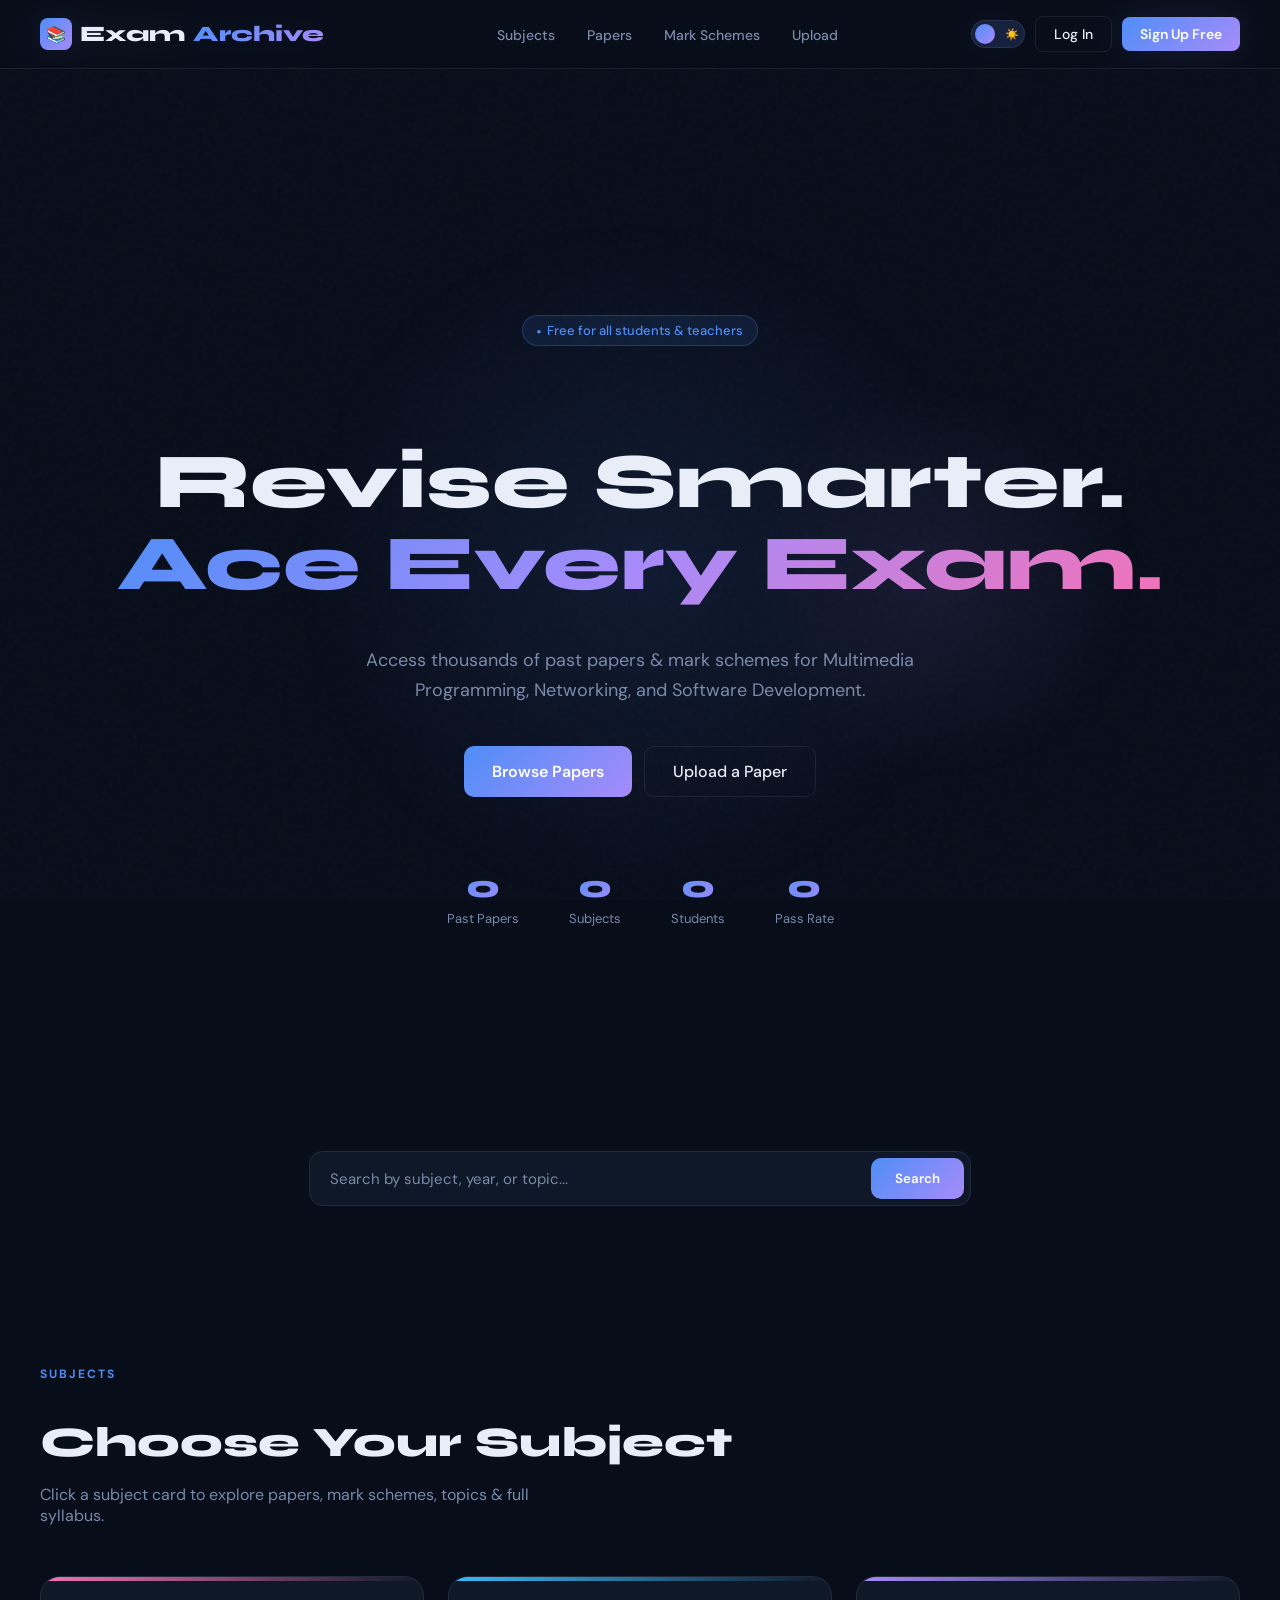
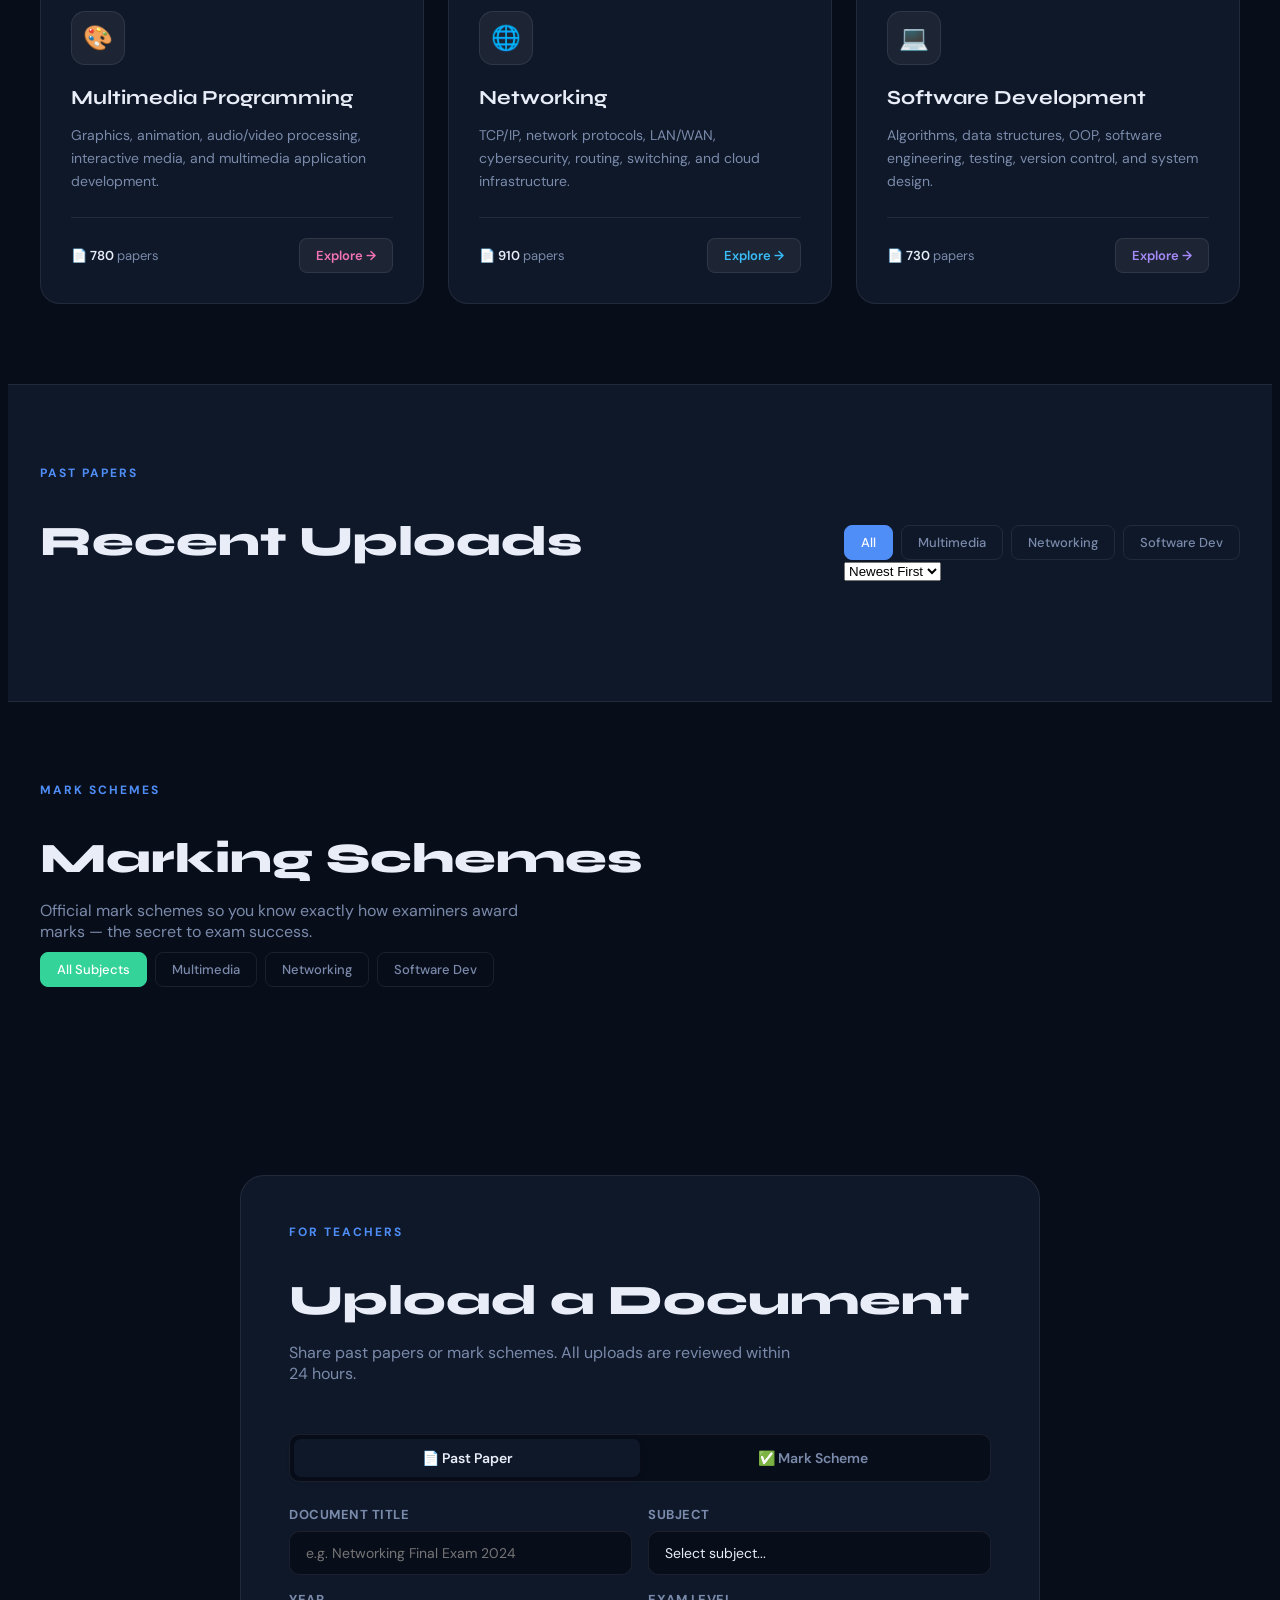
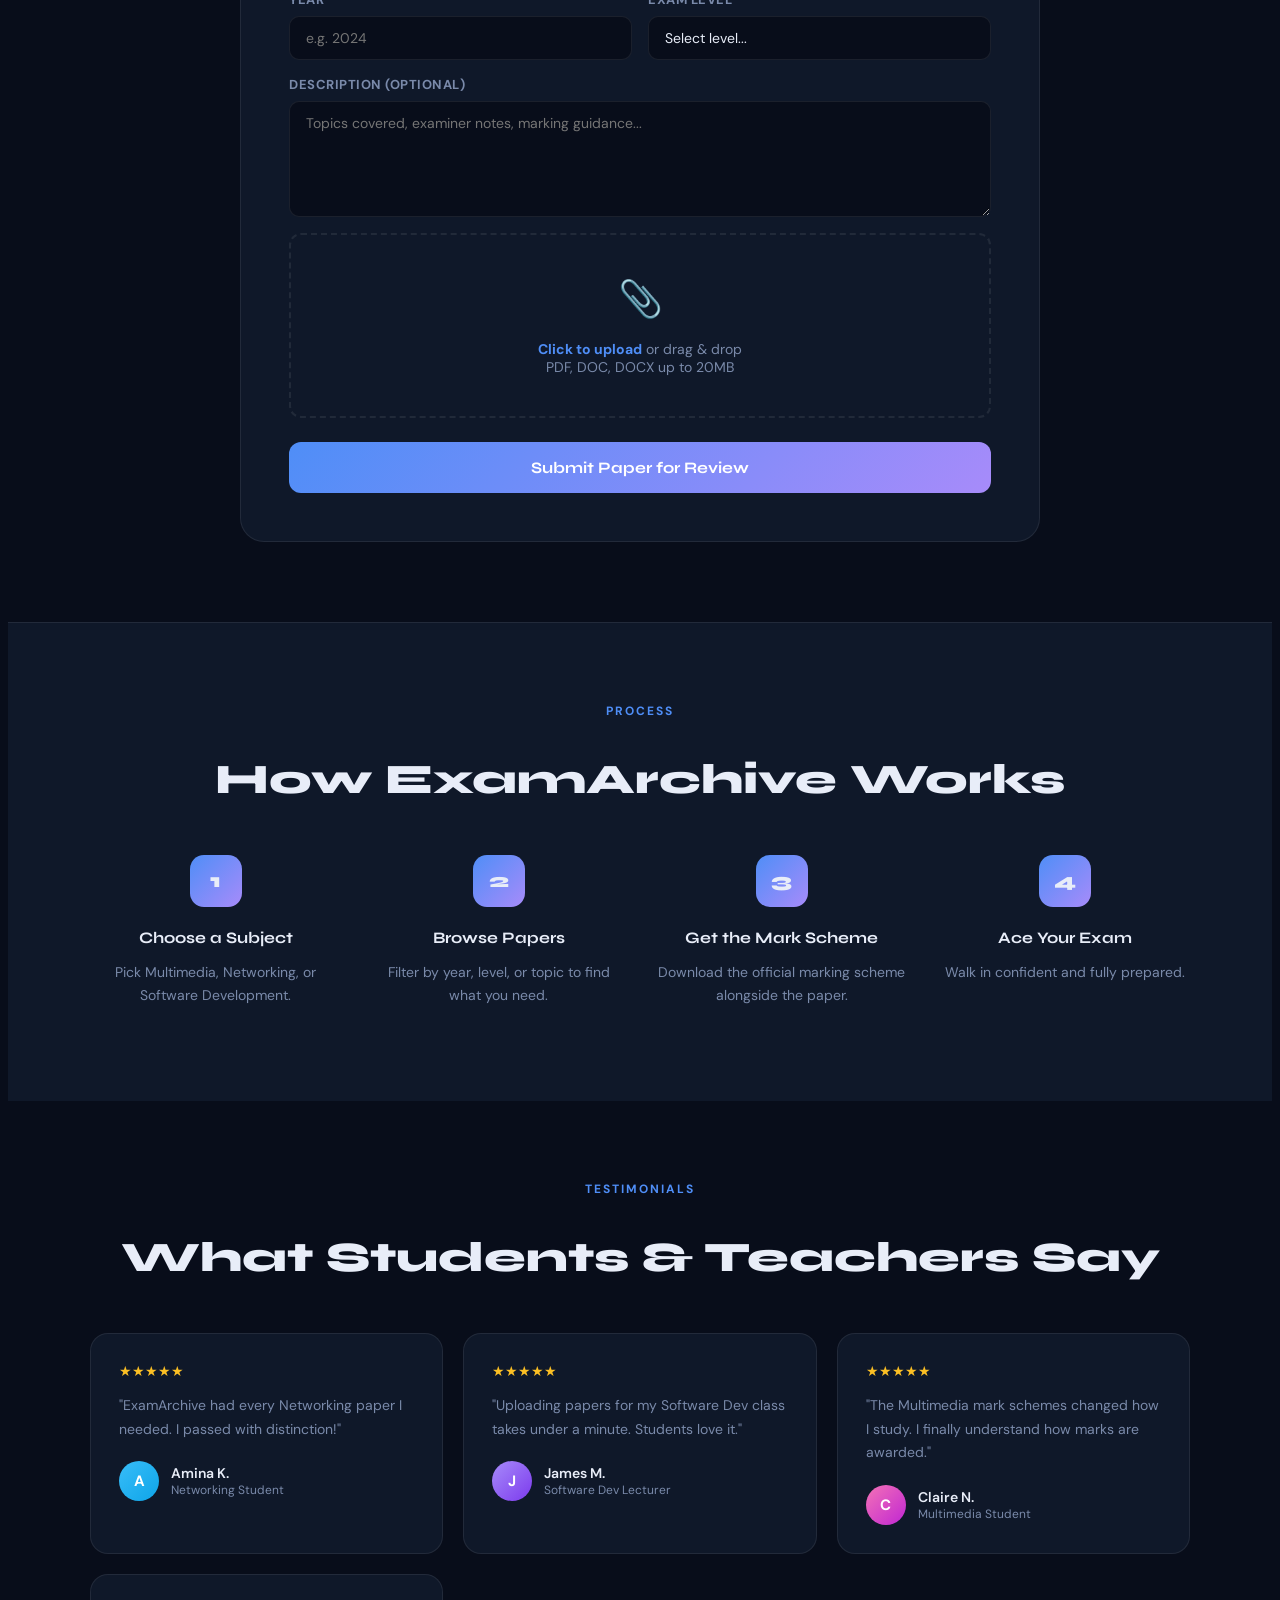
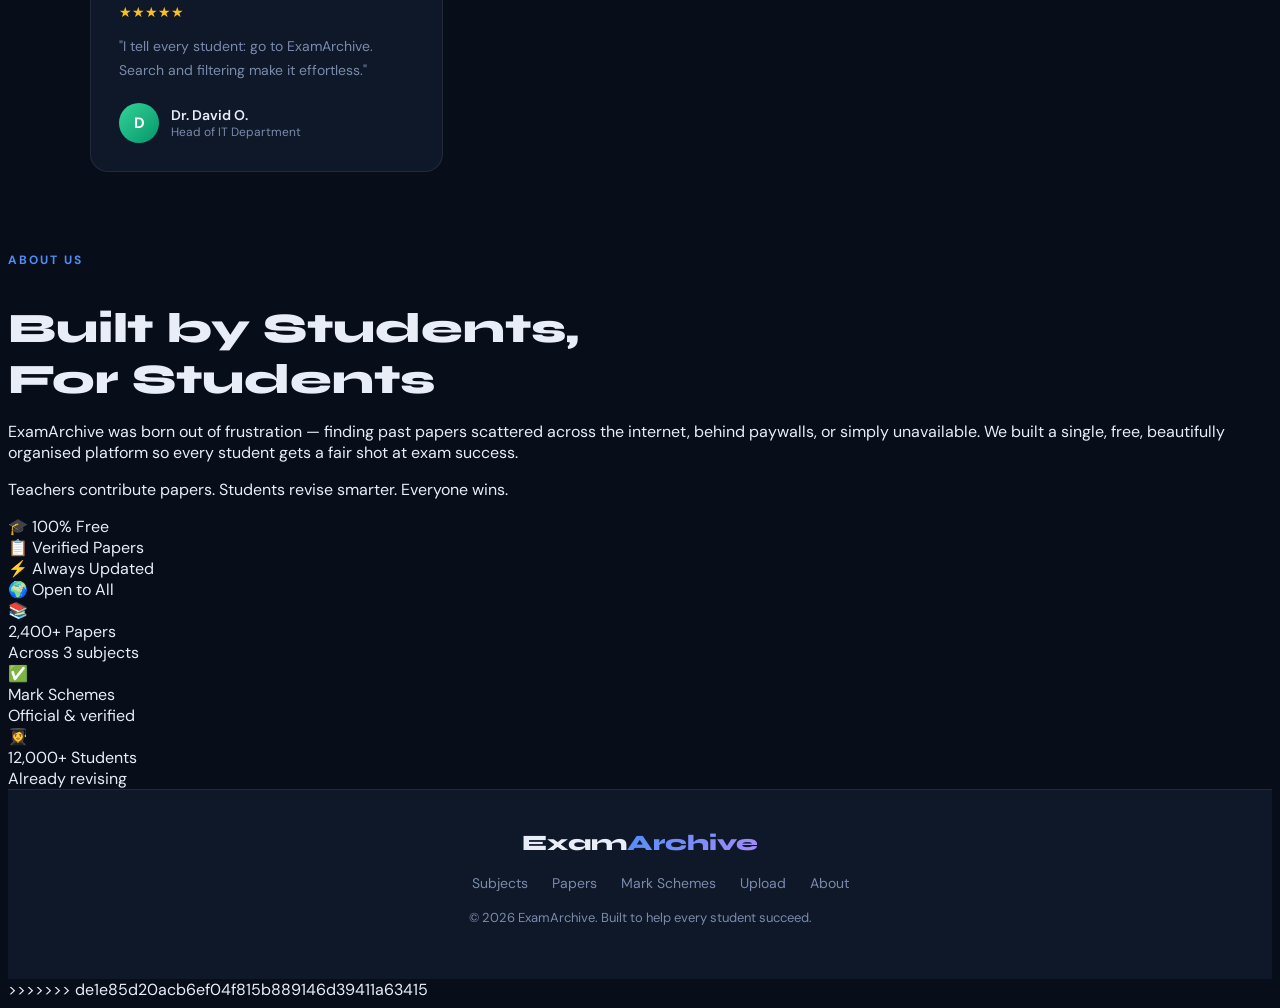
==== commit 0f453b11: "Resolve merge conflict" ====
--- a/index.html
+++ b/index.html
@@ -1,3 +1,4 @@
+
 <!DOCTYPE html>
 <html lang="en" data-theme="dark">
 <head>
@@ -74,4 +75,327 @@
   </div>
 </div>
 </body>
+=======
+<!DOCTYPE html>
+<html lang="en" data-theme="dark">
+<head>
+  <meta charset="UTF-8" />
+  <meta name="viewport" content="width=device-width, initial-scale=1.0" />
+  <title>ExamArchive | Past Papers for Students</title>
+  <link rel="preconnect" href="https://fonts.googleapis.com">
+  <link rel="preconnect" href="https://fonts.gstatic.com" crossorigin>
+  <link href="https://fonts.googleapis.com/css2?family=Nunito:ital,wght@0,400;0,600;0,700;0,800;0,900;1,400&family=Plus+Jakarta+Sans:wght@300;400;500;600&display=swap" rel="stylesheet">
+  <link rel="stylesheet" href="style.css">
+<link rel="stylesheet" href="style.css">
+</head>
+<body>
+
+<!-- SCROLL PROGRESS BAR -->
+<div class="scroll-progress" id="scrollProgress"></div>
+
+<!-- BACK TO TOP -->
+<button class="back-to-top" id="backToTop" onclick="scrollToTop()" title="Back to top">↑</button>
+
+<!-- NAVBAR -->
+<header>
+  <nav>
+    <div class="logo" onclick="showPage('home')">
+      <div class="logo-icon">📚</div>Exam<span>Archive</span>
+    </div>
+    <ul class="nav-links">
+      <li><a href="#subjects" class="nav-link" data-section="subjects" onclick="showPage('home')">Subjects</a></li>
+      <li><a href="#papers"   class="nav-link" data-section="papers"   onclick="showPage('home')">Papers</a></li>
+      <li><a href="#marks"    class="nav-link" data-section="marks"    onclick="showPage('home')">Mark Schemes</a></li>
+      <li><a href="#upload"   class="nav-link" data-section="upload"   onclick="showPage('home')">Upload</a></li>
+    </ul>
+    <div class="nav-actions">
+      <button class="theme-toggle" onclick="toggleTheme()" title="Toggle theme">
+        <span class="t-icon moon">🌙</span>
+        <span class="t-icon sun">☀️</span>
+      </button>
+      <button class="btn-outline" onclick="openModal('login')">Log In</button>
+      <button class="btn-primary" onclick="openModal('signup')">Sign Up Free</button>
+    </div>
+    <button class="hamburger" id="hamburgerBtn" onclick="toggleMobileNav()" aria-label="Toggle menu">
+      <span></span><span></span><span></span>
+    </button>
+  </nav>
+</header>
+
+<div class="mobile-nav" id="mobileNav">
+  <a href="#subjects" onclick="showPage('home');toggleMobileNav()">Subjects</a>
+  <a href="#papers"   onclick="showPage('home');toggleMobileNav()">Papers</a>
+  <a href="#marks"    onclick="showPage('home');toggleMobileNav()">Mark Schemes</a>
+  <a href="#upload"   onclick="showPage('home');toggleMobileNav()">Upload</a>
+</div>
+
+<!-- HOME PAGE -->
+<div id="page-home" class="page active">
+
+  <section class="hero" id="home">
+    <div class="hero-glow"></div><div class="hero-glow2"></div>
+    <div class="badge">Free for all students &amp; teachers</div>
+    <h1>Revise Smarter.<br><em>Ace Every Exam.</em></h1>
+    <p>Access thousands of past papers &amp; mark schemes for Multimedia Programming, Networking, and Software Development.</p>
+    <div class="hero-actions">
+      <button class="btn-primary" onclick="goTo('papers')">Browse Papers</button>
+      <button class="btn-outline" onclick="goTo('upload')">Upload a Paper</button>
+    </div>
+    <div class="hero-stats">
+      <div class="stat"><div class="stat-num" data-target="2400">0</div><div class="stat-label">Past Papers</div></div>
+      <div class="stat"><div class="stat-num" data-target="3">0</div><div class="stat-label">Subjects</div></div>
+      <div class="stat"><div class="stat-num" data-target="12000">0</div><div class="stat-label">Students</div></div>
+      <div class="stat"><div class="stat-num" data-target="98">0</div><div class="stat-label">Pass Rate</div></div>
+    </div>
+  </section>
+
+  <div class="search-section">
+    <div class="search-bar">
+      <input type="text" id="searchInput" placeholder="Search by subject, year, or topic...">
+      <button onclick="doSearch()">Search</button>
+    </div>
+  </div>
+
+  <section class="subjects-section" id="subjects">
+    <div class="section-label">Subjects</div>
+    <h2 class="section-title">Choose Your Subject</h2>
+    <p class="section-sub">Click a subject card to explore papers, mark schemes, topics &amp; full syllabus.</p>
+    <div class="subjects-grid">
+      <div class="subject-card mm" onclick="openSubjectPage('mm')" tabindex="0" role="button" onkeydown="if(event.key==='Enter')openSubjectPage('mm')">
+        <div class="subject-top"></div>
+        <div class="subject-body">
+          <div class="subject-icon">🎨</div>
+          <h3>Multimedia Programming</h3>
+          <p>Graphics, animation, audio/video processing, interactive media, and multimedia application development.</p>
+          <div class="subject-meta">
+            <div class="subject-count">📄 <strong>780</strong> papers</div>
+            <button class="subject-btn">Explore →</button>
+          </div>
+        </div>
+      </div>
+      <div class="subject-card net" onclick="openSubjectPage('net')" tabindex="0" role="button" onkeydown="if(event.key==='Enter')openSubjectPage('net')">
+        <div class="subject-top"></div>
+        <div class="subject-body">
+          <div class="subject-icon">🌐</div>
+          <h3>Networking</h3>
+          <p>TCP/IP, network protocols, LAN/WAN, cybersecurity, routing, switching, and cloud infrastructure.</p>
+          <div class="subject-meta">
+            <div class="subject-count">📄 <strong>910</strong> papers</div>
+            <button class="subject-btn">Explore →</button>
+          </div>
+        </div>
+      </div>
+      <div class="subject-card sd" onclick="openSubjectPage('sd')" tabindex="0" role="button" onkeydown="if(event.key==='Enter')openSubjectPage('sd')">
+        <div class="subject-top"></div>
+        <div class="subject-body">
+          <div class="subject-icon">💻</div>
+          <h3>Software Development</h3>
+          <p>Algorithms, data structures, OOP, software engineering, testing, version control, and system design.</p>
+          <div class="subject-meta">
+            <div class="subject-count">📄 <strong>730</strong> papers</div>
+            <button class="subject-btn">Explore →</button>
+          </div>
+        </div>
+      </div>
+    </div>
+  </section>
+
+  <section class="papers-section" id="papers">
+    <div class="papers-inner">
+      <div class="papers-header">
+        <div>
+          <div class="section-label">Past Papers</div>
+          <h2 class="section-title">Recent Uploads</h2>
+        </div>
+        <div class="filters-wrap">
+          <div class="filters">
+            <button class="filter-btn active" onclick="setFilter(this,'all')">All</button>
+            <button class="filter-btn" onclick="setFilter(this,'Multimedia')">Multimedia</button>
+            <button class="filter-btn" onclick="setFilter(this,'Networking')">Networking</button>
+            <button class="filter-btn" onclick="setFilter(this,'Software')">Software Dev</button>
+          </div>
+          <div class="sort-wrap">
+            <select class="sort-select" id="sortSelect" onchange="applySortAndFilter()">
+              <option value="newest">Newest First</option>
+              <option value="oldest">Oldest First</option>
+              <option value="az">A → Z</option>
+              <option value="za">Z → A</option>
+            </select>
+          </div>
+        </div>
+      </div>
+      <div class="papers-grid" id="papersGrid"></div>
+    </div>
+  </section>
+
+  <section class="marks-section" id="marks">
+    <div class="marks-header">
+      <div>
+        <div class="section-label">Mark Schemes</div>
+        <h2 class="section-title">Marking Schemes</h2>
+        <p class="section-sub" style="margin-bottom:0">Official mark schemes so you know exactly how examiners award marks — the secret to exam success.</p>
+      </div>
+    </div>
+    <div class="marks-tabs">
+      <button class="marks-tab active" onclick="setMarksFilter(this,'all')">All Subjects</button>
+      <button class="marks-tab" onclick="setMarksFilter(this,'Multimedia')">Multimedia</button>
+      <button class="marks-tab" onclick="setMarksFilter(this,'Networking')">Networking</button>
+      <button class="marks-tab" onclick="setMarksFilter(this,'Software')">Software Dev</button>
+    </div>
+    <div class="marks-grid" id="marksGrid"></div>
+  </section>
+
+  <section class="upload-section" id="upload">
+    <div class="upload-card">
+      <div class="section-label">For Teachers</div>
+      <h2 class="section-title">Upload a Document</h2>
+      <p class="section-sub">Share past papers or mark schemes. All uploads are reviewed within 24 hours.</p>
+      <div class="upload-type-tabs">
+        <button class="upload-type-tab active" onclick="setUploadType(this,'paper')">📄 Past Paper</button>
+        <button class="upload-type-tab" onclick="setUploadType(this,'marks')">✅ Mark Scheme</button>
+      </div>
+      <form id="uploadForm" onsubmit="submitPaper(event)">
+        <div class="form-grid">
+          <div class="form-group"><label>Document Title</label><input type="text" placeholder="e.g. Networking Final Exam 2024" required></div>
+          <div class="form-group"><label>Subject</label><select required><option value="">Select subject...</option><option>Multimedia Programming</option><option>Networking</option><option>Software Development</option></select></div>
+          <div class="form-group"><label>Year</label><input type="number" placeholder="e.g. 2024" min="2000" max="2026" required></div>
+          <div class="form-group"><label>Exam Level</label><select required><option value="">Select level...</option><option>Year 1</option><option>Year 2</option><option>Year 3</option><option>Final Year</option></select></div>
+          <div class="form-group form-full"><label>Description (optional)</label><textarea placeholder="Topics covered, examiner notes, marking guidance..."></textarea></div>
+          <div class="form-group drop-zone form-full" onclick="document.getElementById('fileInput').click()">
+            <div class="drop-icon">📎</div>
+            <div class="drop-text"><strong>Click to upload</strong> or drag &amp; drop<br>PDF, DOC, DOCX up to 20MB</div>
+            <input type="file" id="fileInput" accept=".pdf,.doc,.docx">
+          </div>
+        </div>
+        <button type="submit" class="submit-btn" id="submitBtn">Submit Paper for Review</button>
+      </form>
+      <div id="successMsg">✅ Document submitted! Our team will review it within 24 hours.</div>
+    </div>
+  </section>
+
+  <section class="how-section">
+    <div class="how-inner">
+      <div style="text-align:center">
+        <div class="section-label">Process</div>
+        <h2 class="section-title">How ExamArchive Works</h2>
+      </div>
+      <div class="steps-grid">
+        <div class="step"><div class="step-num">1</div><h4>Choose a Subject</h4><p>Pick Multimedia, Networking, or Software Development.</p></div>
+        <div class="step"><div class="step-num">2</div><h4>Browse Papers</h4><p>Filter by year, level, or topic to find what you need.</p></div>
+        <div class="step"><div class="step-num">3</div><h4>Get the Mark Scheme</h4><p>Download the official marking scheme alongside the paper.</p></div>
+        <div class="step"><div class="step-num">4</div><h4>Ace Your Exam</h4><p>Walk in confident and fully prepared.</p></div>
+      </div>
+    </div>
+  </section>
+
+  <section class="testimonials-section">
+    <div style="text-align:center">
+      <div class="section-label">Testimonials</div>
+      <h2 class="section-title">What Students &amp; Teachers Say</h2>
+    </div>
+    <div class="testi-grid">
+      <div class="testi-card"><div class="testi-stars">★★★★★</div><p class="testi-text">"ExamArchive had every Networking paper I needed. I passed with distinction!"</p><div class="testi-author"><div class="testi-avatar av2">A</div><div><div class="testi-name">Amina K.</div><div class="testi-role">Networking Student</div></div></div></div>
+      <div class="testi-card"><div class="testi-stars">★★★★★</div><p class="testi-text">"Uploading papers for my Software Dev class takes under a minute. Students love it."</p><div class="testi-author"><div class="testi-avatar av3">J</div><div><div class="testi-name">James M.</div><div class="testi-role">Software Dev Lecturer</div></div></div></div>
+      <div class="testi-card"><div class="testi-stars">★★★★★</div><p class="testi-text">"The Multimedia mark schemes changed how I study. I finally understand how marks are awarded."</p><div class="testi-author"><div class="testi-avatar av1">C</div><div><div class="testi-name">Claire N.</div><div class="testi-role">Multimedia Student</div></div></div></div>
+      <div class="testi-card"><div class="testi-stars">★★★★★</div><p class="testi-text">"I tell every student: go to ExamArchive. Search and filtering make it effortless."</p><div class="testi-author"><div class="testi-avatar av4">D</div><div><div class="testi-name">Dr. David O.</div><div class="testi-role">Head of IT Department</div></div></div></div>
+    </div>
+  </section>
+
+  <section class="about-section" id="about">
+    <div class="about-inner">
+      <div class="about-text">
+        <div class="section-label">About Us</div>
+        <h2 class="section-title">Built by Students,<br>For Students</h2>
+        <p>ExamArchive was born out of frustration — finding past papers scattered across the internet, behind paywalls, or simply unavailable. We built a single, free, beautifully organised platform so every student gets a fair shot at exam success.</p>
+        <p style="margin-top:16px">Teachers contribute papers. Students revise smarter. Everyone wins.</p>
+        <div class="about-badges">
+          <div class="about-badge">🎓 100% Free</div>
+          <div class="about-badge">📋 Verified Papers</div>
+          <div class="about-badge">⚡ Always Updated</div>
+          <div class="about-badge">🌍 Open to All</div>
+        </div>
+      </div>
+      <div class="about-visual">
+        <div class="about-card-float">
+          <div class="acf-icon">📚</div>
+          <div class="acf-text">
+            <div class="acf-title">2,400+ Papers</div>
+            <div class="acf-sub">Across 3 subjects</div>
+          </div>
+        </div>
+        <div class="about-card-float" style="animation-delay:0.3s">
+          <div class="acf-icon">✅</div>
+          <div class="acf-text">
+            <div class="acf-title">Mark Schemes</div>
+            <div class="acf-sub">Official &amp; verified</div>
+          </div>
+        </div>
+        <div class="about-card-float" style="animation-delay:0.6s">
+          <div class="acf-icon">👩‍🎓</div>
+          <div class="acf-text">
+            <div class="acf-title">12,000+ Students</div>
+            <div class="acf-sub">Already revising</div>
+          </div>
+        </div>
+      </div>
+    </div>
+  </section>
+
+  <footer>
+    <div class="footer-inner">
+      <div class="footer-logo">Exam<span>Archive</span></div>
+      <ul class="footer-links">
+        <li><a href="#subjects">Subjects</a></li>
+        <li><a href="#papers">Papers</a></li>
+        <li><a href="#marks">Mark Schemes</a></li>
+        <li><a href="#upload">Upload</a></li>
+        <li><a href="#about">About</a></li>
+      </ul>
+      <p class="footer-copy">© 2026 ExamArchive. Built to help every student succeed.</p>
+    </div>
+  </footer>
+</div>
+
+<!-- SUBJECT PAGE -->
+<div id="page-subject" class="page">
+  <div class="subj-page" id="subjPageContent"></div>
+  <footer>
+    <div class="footer-inner">
+      <div class="footer-logo">Exam<span>Archive</span></div>
+      <p class="footer-copy">© 2026 ExamArchive. Built to help every student succeed.</p>
+    </div>
+  </footer>
+</div>
+
+<!-- 404 PAGE -->
+<div id="page-404" class="page">
+  <div class="not-found">
+    <div class="nf-glow"></div>
+    <div class="nf-code">404</div>
+    <div class="nf-emoji">📭</div>
+    <h2>Page Not Found</h2>
+    <p>Looks like this page went missing before the exam. Let's get you back on track.</p>
+    <button class="btn-primary" onclick="showPage('home')" style="padding:14px 32px;font-size:16px;border-radius:12px">← Back to Home</button>
+  </div>
+</div>
+
+<!-- MODAL -->
+<div class="modal-overlay" id="modalOverlay" onclick="closeModalOutside(event)">
+  <div class="modal">
+    <button class="modal-close" onclick="closeModal()">✕</button>
+    <h3 id="modalTitle">Welcome Back</h3>
+    <p id="modalDesc">Sign in to access your saved papers and downloads.</p>
+    <div class="modal-tabs">
+      <button class="modal-tab active" id="tabLogin" onclick="switchTab('login')">Log In</button>
+      <button class="modal-tab" id="tabSignup" onclick="switchTab('signup')">Sign Up</button>
+    </div>
+    <div class="form-group" style="margin-bottom:14px"><label>EMAIL ADDRESS</label><input type="email" placeholder="you@example.com"></div>
+    <div class="form-group" style="margin-bottom:20px"><label>PASSWORD</label><input type="password" placeholder="••••••••"></div>
+    <button class="submit-btn" onclick="closeModal()" style="margin-top:0">Continue</button>
+  </div>
+</div>
+
+<script src="app.js" defer></script>
+</body>
+>>>>>>> de1e85d20acb6ef04f815b889146d39411a63415
 </html>
--- a/style.css
+++ b/style.css
@@ -1,3 +1,4 @@
+<<<<<<< HEAD
 *, *::before, *::after { box-sizing: border-box; margin: 0; padding: 0; }
 
     :root {
@@ -296,4 +297,306 @@
       .upload-card{padding:28px 20px}
       .subj-tabs{width:100%}
       .subj-tab{flex:1;text-align:center;padding:10px 8px;font-size:13px}
-    }+    }
+=======
+    *, *::before, *::after { box-sizing: border-box; margin: 0; padding: 0; }
+
+    :root {
+      --accent:  #4f8ef7;
+      --accent2: #a78bfa;
+      --accent3: #34d399;
+      --mm:  #f472b6;
+      --net: #38bdf8;
+      --sd:  #a78bfa;
+      --gold: #fbbf24;
+      --trans: all 0.3s ease;
+    }
+    [data-theme="dark"] {
+      --bg:        #080d1a;
+      --surface:   #0f1829;
+      --surface2:  #16213e;
+      --border:    rgba(255,255,255,0.08);
+      --text:      #e8edf8;
+      --muted:     #7a8aaa;
+      --header-bg: rgba(8,13,26,0.88);
+      --card-bg:   #0f1829;
+      --input-bg:  #080d1a;
+      --shadow:    0 8px 32px rgba(0,0,0,0.45);
+    }
+    [data-theme="light"] {
+      --bg:        #f0f4ff;
+      --surface:   #ffffff;
+      --surface2:  #e8eef8;
+      --border:    rgba(0,0,0,0.09);
+      --text:      #0f172a;
+      --muted:     #64748b;
+      --header-bg: rgba(240,244,255,0.93);
+      --card-bg:   #ffffff;
+      --input-bg:  #f8faff;
+      --shadow:    0 8px 32px rgba(79,142,247,0.10);
+    }
+
+    html { scroll-behavior: smooth; }
+    body {
+      font-family: 'DM Sans', sans-serif;
+      background: var(--bg); color: var(--text);
+      min-height: 100vh; overflow-x: hidden;
+      transition: background 0.3s, color 0.3s;
+    }
+    body::before {
+      content:''; position:fixed; inset:0;
+      background-image:url("data:image/svg+xml,%3Csvg viewBox='0 0 200 200' xmlns='http://www.w3.org/2000/svg'%3E%3Cfilter id='n'%3E%3CfeTurbulence type='fractalNoise' baseFrequency='0.9' numOctaves='4' stitchTiles='stitch'/%3E%3C/filter%3E%3Crect width='100%25' height='100%25' filter='url(%23n)' opacity='0.025'/%3E%3C/svg%3E");
+      pointer-events:none; z-index:0;
+    }
+
+    /* NAVBAR */
+    header {
+      position:fixed; top:0; left:0; right:0; z-index:100;
+      background:var(--header-bg); backdrop-filter:blur(18px);
+      border-bottom:1px solid var(--border); transition:var(--trans);
+    }
+    nav {
+      max-width:1200px; margin:auto;
+      display:flex; align-items:center; justify-content:space-between;
+      padding:0 30px; height:68px;
+    }
+    .logo {
+      font-family:'Syne',sans-serif; font-size:22px; font-weight:800;
+      color:var(--text); display:flex; align-items:center; gap:8px; cursor:pointer;
+    }
+    .logo span { background:linear-gradient(135deg,var(--accent),var(--accent2)); -webkit-background-clip:text; -webkit-text-fill-color:transparent; }
+    .logo-icon { width:32px; height:32px; background:linear-gradient(135deg,var(--accent),var(--accent2)); border-radius:8px; display:flex; align-items:center; justify-content:center; font-size:16px; flex-shrink:0; }
+    .nav-links { display:flex; gap:4px; list-style:none; }
+    .nav-links a { padding:8px 14px; border-radius:8px; color:var(--muted); font-size:14px; font-weight:500; text-decoration:none; transition:var(--trans); }
+    .nav-links a:hover { color:var(--text); background:var(--surface2); }
+    .nav-actions { display:flex; gap:10px; align-items:center; }
+
+    /* THEME TOGGLE */
+    .theme-toggle {
+      width:54px; height:28px; border-radius:99px; cursor:pointer;
+      border:1px solid var(--border); background:var(--surface2);
+      position:relative; transition:var(--trans); flex-shrink:0;
+    }
+    .theme-toggle::after {
+      content:''; position:absolute; top:3px; left:3px;
+      width:20px; height:20px; border-radius:50%;
+      background:linear-gradient(135deg,var(--accent),var(--accent2));
+      transition:transform 0.35s cubic-bezier(0.34,1.56,0.64,1);
+    }
+    [data-theme="light"] .theme-toggle::after { transform:translateX(26px); }
+    .t-icon { position:absolute; top:50%; transform:translateY(-50%); font-size:11px; pointer-events:none; }
+    .t-icon.moon { left:5px; } .t-icon.sun { right:5px; }
+
+    .btn-outline { padding:8px 18px; border-radius:8px; border:1px solid var(--border); color:var(--text); font-size:14px; font-weight:500; background:none; cursor:pointer; transition:var(--trans); font-family:'DM Sans',sans-serif; }
+    .btn-outline:hover { background:var(--surface2); border-color:var(--accent); color:var(--accent); }
+    .btn-primary { padding:8px 18px; border-radius:8px; background:linear-gradient(135deg,var(--accent),var(--accent2)); color:white; font-size:14px; font-weight:600; border:none; cursor:pointer; transition:opacity 0.2s; font-family:'DM Sans',sans-serif; }
+    .btn-primary:hover { opacity:0.85; }
+    .hamburger { display:none; background:none; border:none; color:var(--text); font-size:22px; cursor:pointer; }
+
+    /* PAGES */
+    .page { display:none; }
+    .page.active { display:block; }
+
+    /* HERO */
+    .hero { min-height:100vh; display:flex; flex-direction:column; align-items:center; justify-content:center; text-align:center; padding:120px 20px 80px; position:relative; overflow:hidden; }
+    .hero-glow { position:absolute; width:700px; height:700px; background:radial-gradient(circle,rgba(79,142,247,0.1) 0%,transparent 70%); top:50%; left:50%; transform:translate(-50%,-55%); pointer-events:none; }
+    .hero-glow2 { position:absolute; width:400px; height:400px; background:radial-gradient(circle,rgba(167,139,250,0.09) 0%,transparent 70%); top:30%; right:10%; pointer-events:none; }
+    .badge { display:inline-flex; align-items:center; gap:6px; background:rgba(79,142,247,0.1); border:1px solid rgba(79,142,247,0.25); color:var(--accent); padding:6px 14px; border-radius:99px; font-size:13px; font-weight:500; margin-bottom:30px; animation:fadeUp 0.6s ease both; }
+    .badge::before { content:'●'; font-size:8px; animation:pulse 2s infinite; }
+    @keyframes pulse { 0%,100%{opacity:1}50%{opacity:0.3} }
+    .hero h1 { font-family:'Syne',sans-serif; font-size:clamp(40px,7vw,78px); font-weight:800; line-height:1.05; margin-bottom:22px; animation:fadeUp 0.7s 0.1s ease both; }
+    .hero h1 em { font-style:normal; background:linear-gradient(135deg,var(--accent) 0%,var(--accent2) 50%,var(--mm) 100%); -webkit-background-clip:text; -webkit-text-fill-color:transparent; }
+    .hero p { max-width:560px; font-size:18px; line-height:1.7; color:var(--muted); margin-bottom:40px; animation:fadeUp 0.7s 0.2s ease both; }
+    .hero-actions { display:flex; gap:12px; flex-wrap:wrap; justify-content:center; margin-bottom:70px; animation:fadeUp 0.7s 0.3s ease both; }
+    .hero-actions .btn-primary, .hero-actions .btn-outline { padding:14px 28px; font-size:16px; border-radius:10px; }
+    .hero-stats { display:flex; gap:50px; flex-wrap:wrap; justify-content:center; animation:fadeUp 0.7s 0.4s ease both; }
+    .stat { text-align:center; }
+    .stat-num { font-family:'Syne',sans-serif; font-size:32px; font-weight:800; background:linear-gradient(135deg,var(--accent),var(--accent2)); -webkit-background-clip:text; -webkit-text-fill-color:transparent; }
+    .stat-label { color:var(--muted); font-size:13px; margin-top:4px; }
+    @keyframes fadeUp { from{opacity:0;transform:translateY(24px)}to{opacity:1;transform:translateY(0)} }
+
+    /* SEARCH */
+    .search-section { padding:0 20px 80px; display:flex; justify-content:center; }
+    .search-bar { display:flex; background:var(--surface); border:1px solid var(--border); border-radius:14px; overflow:hidden; width:100%; max-width:660px; transition:border-color 0.2s,var(--trans); }
+    .search-bar:focus-within { border-color:var(--accent); }
+    .search-bar input { flex:1; padding:16px 20px; background:none; border:none; outline:none; color:var(--text); font-family:'DM Sans',sans-serif; font-size:15px; }
+    .search-bar input::placeholder { color:var(--muted); }
+    .search-bar button { padding:12px 24px; margin:6px; background:linear-gradient(135deg,var(--accent),var(--accent2)); color:white; border:none; border-radius:10px; cursor:pointer; font-weight:600; font-family:'DM Sans',sans-serif; transition:opacity 0.2s; }
+    .search-bar button:hover { opacity:0.85; }
+
+    /* SHARED */
+    .section-label { font-size:12px; font-weight:700; letter-spacing:2px; text-transform:uppercase; color:var(--accent); margin-bottom:12px; }
+    .section-title { font-family:'Syne',sans-serif; font-size:clamp(26px,4vw,42px); font-weight:800; margin-bottom:14px; }
+    .section-sub { color:var(--muted); font-size:16px; max-width:520px; margin-bottom:50px; }
+
+    /* SUBJECTS */
+    .subjects-section { padding:80px 20px; max-width:1200px; margin:auto; }
+    .subjects-grid { display:grid; grid-template-columns:repeat(auto-fit,minmax(320px,1fr)); gap:24px; }
+    .subject-card { background:var(--surface); border:1px solid var(--border); border-radius:20px; overflow:hidden; transition:transform 0.25s,box-shadow 0.25s,border-color 0.25s,var(--trans); cursor:pointer; }
+    .subject-card:hover { transform:translateY(-7px); box-shadow:var(--shadow); }
+    .subject-card.mm{--c:var(--mm)} .subject-card.net{--c:var(--net)} .subject-card.sd{--c:var(--sd)}
+    .subject-card:hover { border-color:var(--c); }
+    .subject-top { height:4px; background:linear-gradient(90deg,var(--c),transparent); }
+    .subject-body { padding:30px; }
+    .subject-icon { width:52px; height:52px; border-radius:14px; background:rgba(255,255,255,0.06); border:1px solid var(--border); display:flex; align-items:center; justify-content:center; font-size:24px; margin-bottom:18px; }
+    [data-theme="light"] .subject-icon { background:var(--surface2); }
+    .subject-card h3 { font-family:'Syne',sans-serif; font-size:20px; font-weight:700; margin-bottom:8px; }
+    .subject-card p { color:var(--muted); font-size:14px; line-height:1.65; margin-bottom:24px; }
+    .subject-meta { display:flex; justify-content:space-between; align-items:center; padding-top:20px; border-top:1px solid var(--border); }
+    .subject-count { color:var(--muted); font-size:13px; }
+    .subject-count strong { color:var(--text); font-weight:600; }
+    .subject-btn { padding:8px 16px; border-radius:8px; background:rgba(255,255,255,0.06); border:1px solid var(--border); color:var(--c); font-size:13px; font-weight:600; cursor:pointer; transition:var(--trans); font-family:'DM Sans',sans-serif; }
+    [data-theme="light"] .subject-btn { background:var(--surface2); }
+    .subject-btn:hover { background:var(--c); color:#fff; border-color:var(--c); }
+
+    /* PAPERS */
+    .papers-section { background:var(--surface); border-top:1px solid var(--border); border-bottom:1px solid var(--border); padding:80px 20px; transition:var(--trans); }
+    .papers-inner { max-width:1200px; margin:auto; }
+    .papers-header { display:flex; justify-content:space-between; align-items:flex-end; margin-bottom:40px; flex-wrap:wrap; gap:20px; }
+    .filters { display:flex; gap:8px; flex-wrap:wrap; }
+    .filter-btn { padding:8px 16px; border-radius:8px; font-size:13px; font-weight:500; border:1px solid var(--border); background:none; color:var(--muted); cursor:pointer; transition:var(--trans); font-family:'DM Sans',sans-serif; }
+    .filter-btn.active,.filter-btn:hover { background:var(--accent); color:white; border-color:var(--accent); }
+    .papers-grid { display:grid; grid-template-columns:repeat(auto-fill,minmax(280px,1fr)); gap:18px; }
+    .paper-card { background:var(--card-bg); border:1px solid var(--border); border-radius:14px; padding:22px; transition:var(--trans); display:flex; flex-direction:column; gap:14px; }
+    .paper-card:hover { border-color:var(--accent); transform:translateY(-3px); box-shadow:var(--shadow); }
+    .paper-top { display:flex; align-items:center; gap:10px; }
+    .paper-subj-tag { font-size:11px; font-weight:700; letter-spacing:1px; text-transform:uppercase; padding:4px 10px; border-radius:6px; }
+    .tag-mm{background:rgba(244,114,182,0.15);color:var(--mm)} .tag-net{background:rgba(56,189,248,0.15);color:var(--net)} .tag-sd{background:rgba(167,139,250,0.15);color:var(--sd)}
+    .paper-year { margin-left:auto; color:var(--muted); font-size:13px; }
+    .paper-title { font-family:'Syne',sans-serif; font-weight:700; font-size:16px; line-height:1.4; }
+    .paper-info { color:var(--muted); font-size:13px; display:flex; gap:16px; }
+    .paper-actions { display:flex; gap:8px; margin-top:4px; }
+    .paper-download { flex:1; padding:10px; background:linear-gradient(135deg,var(--accent),var(--accent2)); color:white; border:none; border-radius:8px; font-weight:600; font-size:13px; cursor:pointer; font-family:'DM Sans',sans-serif; transition:opacity 0.2s; }
+    .paper-download:hover { opacity:0.85; }
+    .paper-preview { padding:10px 14px; background:none; border:1px solid var(--border); border-radius:8px; color:var(--muted); font-size:13px; cursor:pointer; transition:var(--trans); font-family:'DM Sans',sans-serif; }
+    .paper-preview:hover { color:var(--text); border-color:var(--text); }
+
+    /* MARK SCHEMES */
+    .marks-section { padding:80px 20px; max-width:1200px; margin:auto; }
+    .marks-header { display:flex; justify-content:space-between; align-items:flex-end; margin-bottom:10px; flex-wrap:wrap; gap:20px; }
+    .marks-grid { display:grid; grid-template-columns:repeat(auto-fill,minmax(300px,1fr)); gap:20px; }
+    .marks-card { background:var(--surface); border:1px solid var(--border); border-radius:16px; padding:24px; transition:var(--trans); position:relative; overflow:hidden; }
+    .marks-card:hover { border-color:var(--accent3); transform:translateY(-4px); box-shadow:var(--shadow); }
+    .marks-card::before { content:''; position:absolute; top:0; left:0; right:0; height:3px; background:linear-gradient(90deg,var(--accent3),var(--accent)); }
+    .marks-badge { display:inline-flex; align-items:center; gap:5px; background:rgba(52,211,153,0.12); border:1px solid rgba(52,211,153,0.25); color:var(--accent3); padding:4px 10px; border-radius:6px; font-size:11px; font-weight:700; letter-spacing:1px; text-transform:uppercase; margin-bottom:14px; }
+    .marks-card h4 { font-family:'Syne',sans-serif; font-size:16px; font-weight:700; margin-bottom:6px; }
+    .marks-meta { color:var(--muted); font-size:13px; margin-bottom:18px; line-height:1.5; }
+    .marks-actions { display:flex; gap:8px; }
+    .marks-dl { flex:1; padding:10px; background:rgba(52,211,153,0.12); border:1px solid rgba(52,211,153,0.25); color:var(--accent3); border-radius:8px; font-weight:600; font-size:13px; cursor:pointer; transition:var(--trans); font-family:'DM Sans',sans-serif; }
+    .marks-dl:hover { background:var(--accent3); color:#fff; border-color:var(--accent3); }
+    .marks-view { padding:10px 14px; background:none; border:1px solid var(--border); border-radius:8px; color:var(--muted); font-size:13px; cursor:pointer; transition:var(--trans); font-family:'DM Sans',sans-serif; }
+    .marks-view:hover { color:var(--text); border-color:var(--text); }
+    .marks-tabs { display:flex; gap:8px; margin-bottom:28px; flex-wrap:wrap; }
+    .marks-tab { padding:8px 16px; border-radius:8px; font-size:13px; font-weight:500; border:1px solid var(--border); background:none; color:var(--muted); cursor:pointer; transition:var(--trans); font-family:'DM Sans',sans-serif; }
+    .marks-tab.active,.marks-tab:hover { background:var(--accent3); color:#fff; border-color:var(--accent3); }
+
+    /* UPLOAD */
+    .upload-section { padding:80px 20px; max-width:800px; margin:auto; }
+    .upload-card { background:var(--surface); border:1px solid var(--border); border-radius:24px; padding:48px; transition:var(--trans); }
+    .form-grid { display:grid; grid-template-columns:1fr 1fr; gap:16px; margin-bottom:16px; }
+    .form-group { display:flex; flex-direction:column; gap:8px; }
+    .form-group label { font-size:13px; font-weight:700; color:var(--muted); letter-spacing:0.5px; text-transform:uppercase; }
+    .form-group input,.form-group select,.form-group textarea { padding:12px 16px; background:var(--input-bg); border:1px solid var(--border); border-radius:10px; color:var(--text); font-family:'DM Sans',sans-serif; font-size:14px; outline:none; transition:var(--trans); -webkit-appearance:none; }
+    .form-group input:focus,.form-group select:focus,.form-group textarea:focus { border-color:var(--accent); }
+    .form-group select option { background:var(--surface); }
+    .form-group textarea { resize:vertical; min-height:90px; }
+    .form-full { grid-column:1/-1; }
+    .drop-zone { grid-column:1/-1; border:2px dashed var(--border); border-radius:12px; padding:40px 20px; text-align:center; cursor:pointer; transition:var(--trans); }
+    .drop-zone:hover { border-color:var(--accent); background:rgba(79,142,247,0.04); }
+    .drop-icon { font-size:36px; margin-bottom:10px; }
+    .drop-text { color:var(--muted); font-size:14px; }
+    .drop-text strong { color:var(--accent); }
+    .drop-zone input[type="file"] { display:none; }
+    .upload-type-tabs { display:flex; gap:0; background:var(--input-bg); border:1px solid var(--border); border-radius:10px; padding:4px; margin-bottom:24px; }
+    .upload-type-tab { flex:1; padding:10px; border-radius:7px; border:none; background:none; color:var(--muted); font-family:'DM Sans',sans-serif; font-size:14px; font-weight:600; cursor:pointer; transition:var(--trans); }
+    .upload-type-tab.active { background:var(--surface); color:var(--text); box-shadow:0 2px 8px rgba(0,0,0,0.12); }
+    .submit-btn { width:100%; padding:16px; background:linear-gradient(135deg,var(--accent),var(--accent2)); color:white; border:none; border-radius:12px; font-family:'Syne',sans-serif; font-size:16px; font-weight:700; cursor:pointer; transition:opacity 0.2s; margin-top:8px; }
+    .submit-btn:hover { opacity:0.85; }
+    #successMsg { display:none; text-align:center; padding:16px; background:rgba(52,211,153,0.1); border:1px solid rgba(52,211,153,0.3); border-radius:10px; color:var(--accent3); font-weight:500; margin-top:16px; }
+
+    /* HOW IT WORKS */
+    .how-section { background:var(--surface); border-top:1px solid var(--border); padding:80px 20px; transition:var(--trans); }
+    .how-inner { max-width:1100px; margin:auto; }
+    .steps-grid { display:grid; grid-template-columns:repeat(auto-fit,minmax(200px,1fr)); gap:32px; margin-top:50px; }
+    .step { text-align:center; }
+    .step-num { width:52px; height:52px; border-radius:14px; margin:0 auto 18px; background:linear-gradient(135deg,var(--accent),var(--accent2)); display:flex; align-items:center; justify-content:center; font-family:'Syne',sans-serif; font-size:20px; font-weight:800; }
+    .step h4 { font-family:'Syne',sans-serif; font-size:16px; font-weight:700; margin-bottom:8px; }
+    .step p { color:var(--muted); font-size:14px; line-height:1.65; }
+
+    /* TESTIMONIALS */
+    .testimonials-section { padding:80px 20px; max-width:1100px; margin:auto; }
+    .testi-grid { display:grid; grid-template-columns:repeat(auto-fit,minmax(280px,1fr)); gap:20px; margin-top:50px; }
+    .testi-card { background:var(--surface); border:1px solid var(--border); border-radius:18px; padding:28px; transition:var(--trans); }
+    .testi-stars { color:var(--gold); margin-bottom:14px; font-size:14px; }
+    .testi-text { color:var(--muted); font-size:14px; line-height:1.7; margin-bottom:20px; }
+    .testi-author { display:flex; align-items:center; gap:12px; }
+    .testi-avatar { width:40px; height:40px; border-radius:50%; display:flex; align-items:center; justify-content:center; font-weight:700; font-size:15px; flex-shrink:0; color:#fff; }
+    .av1{background:linear-gradient(135deg,var(--mm),#c026d3)} .av2{background:linear-gradient(135deg,var(--net),#0ea5e9)} .av3{background:linear-gradient(135deg,var(--sd),#7c3aed)} .av4{background:linear-gradient(135deg,var(--accent3),#059669)}
+    .testi-name { font-weight:600; font-size:14px; }
+    .testi-role { color:var(--muted); font-size:12px; }
+
+    /* SUBJECT PAGE */
+    .subj-page { padding:100px 20px 80px; max-width:1200px; margin:auto; }
+    .subj-back { display:inline-flex; align-items:center; gap:8px; color:var(--muted); font-size:14px; cursor:pointer; margin-bottom:36px; transition:var(--trans); background:none; border:none; font-family:'DM Sans',sans-serif; }
+    .subj-back:hover { color:var(--text); }
+    .subj-hero { background:var(--surface); border:1px solid var(--border); border-radius:24px; padding:40px; margin-bottom:40px; position:relative; overflow:hidden; transition:var(--trans); }
+    .subj-hero-glow { position:absolute; width:400px; height:400px; border-radius:50%; top:-100px; right:-100px; pointer-events:none; opacity:0.14; }
+    .subj-big-icon { font-size:52px; margin-bottom:18px; display:block; }
+    .subj-hero h1 { font-family:'Syne',sans-serif; font-size:clamp(28px,5vw,48px); font-weight:800; margin-bottom:12px; }
+    .subj-hero p { color:var(--muted); font-size:16px; line-height:1.7; max-width:620px; margin-bottom:28px; }
+    .subj-stats { display:flex; gap:32px; flex-wrap:wrap; }
+    .subj-stat-num { font-family:'Syne',sans-serif; font-size:26px; font-weight:800; }
+    .subj-stat-label { color:var(--muted); font-size:12px; margin-top:2px; }
+    .subj-tabs { display:flex; gap:0; background:var(--surface); border:1px solid var(--border); border-radius:12px; padding:4px; margin-bottom:32px; width:fit-content; transition:var(--trans); flex-wrap:wrap; }
+    .subj-tab { padding:10px 22px; border-radius:9px; border:none; background:none; color:var(--muted); font-family:'DM Sans',sans-serif; font-size:14px; font-weight:600; cursor:pointer; transition:var(--trans); }
+    .subj-tab.active { background:var(--accent); color:#fff; }
+    .topics-grid { display:grid; grid-template-columns:repeat(auto-fill,minmax(220px,1fr)); gap:14px; }
+    .topic-chip { background:var(--surface); border:1px solid var(--border); border-radius:10px; padding:14px 18px; font-size:14px; transition:var(--trans); cursor:pointer; font-weight:500; }
+    .topic-chip:hover { border-color:var(--chip-c); color:var(--chip-c); }
+    .topic-num { color:var(--muted); font-size:12px; margin-top:4px; }
+    .syllabus-list { display:flex; flex-direction:column; gap:12px; }
+    .syllabus-item { background:var(--surface); border:1px solid var(--border); border-radius:12px; padding:18px 22px; display:flex; align-items:flex-start; gap:14px; transition:var(--trans); }
+    .syllabus-item:hover { border-color:var(--accent); }
+    .syl-num { width:28px; height:28px; border-radius:8px; flex-shrink:0; background:linear-gradient(135deg,var(--accent),var(--accent2)); display:flex; align-items:center; justify-content:center; font-size:12px; font-weight:800; color:#fff; }
+    .syl-content h5 { font-family:'Syne',sans-serif; font-size:15px; font-weight:700; margin-bottom:4px; }
+    .syl-content p { color:var(--muted); font-size:13px; line-height:1.55; }
+
+    /* FOOTER */
+    footer { background:var(--surface); border-top:1px solid var(--border); padding:40px 20px; text-align:center; transition:var(--trans); }
+    .footer-inner { max-width:1200px; margin:auto; }
+    .footer-logo { font-family:'Syne',sans-serif; font-size:22px; font-weight:800; margin-bottom:12px; }
+    .footer-logo span { background:linear-gradient(135deg,var(--accent),var(--accent2)); -webkit-background-clip:text; -webkit-text-fill-color:transparent; }
+    .footer-links { display:flex; gap:24px; justify-content:center; flex-wrap:wrap; list-style:none; margin:16px 0; }
+    .footer-links a { color:var(--muted); font-size:14px; text-decoration:none; transition:var(--trans); }
+    .footer-links a:hover { color:var(--text); }
+    .footer-copy { color:var(--muted); font-size:13px; }
+
+    /* MODAL */
+    .modal-overlay { display:none; position:fixed; inset:0; background:rgba(0,0,0,0.65); backdrop-filter:blur(8px); z-index:200; align-items:center; justify-content:center; padding:20px; }
+    .modal-overlay.open { display:flex; }
+    .modal { background:var(--surface); border:1px solid var(--border); border-radius:20px; padding:36px; max-width:480px; width:100%; position:relative; animation:fadeUp 0.3s ease; transition:var(--trans); }
+    .modal-close { position:absolute; top:16px; right:18px; background:none; border:none; color:var(--muted); font-size:22px; cursor:pointer; }
+    .modal-close:hover { color:var(--text); }
+    .modal h3 { font-family:'Syne',sans-serif; font-size:22px; font-weight:800; margin-bottom:8px; }
+    .modal p { color:var(--muted); font-size:14px; margin-bottom:24px; line-height:1.6; }
+    .modal-tabs { display:flex; margin-bottom:24px; border-bottom:1px solid var(--border); }
+    .modal-tab { padding:10px 20px; background:none; border:none; color:var(--muted); font-size:14px; font-weight:600; cursor:pointer; border-bottom:2px solid transparent; margin-bottom:-1px; font-family:'DM Sans',sans-serif; transition:var(--trans); }
+    .modal-tab.active { color:var(--accent); border-bottom-color:var(--accent); }
+
+    /* MOBILE NAV */
+    .mobile-nav { display:none; flex-direction:column; gap:4px; position:fixed; top:68px; left:0; right:0; background:var(--surface); border-bottom:1px solid var(--border); padding:16px 20px; z-index:99; transition:var(--trans); }
+    .mobile-nav.open { display:flex; }
+    .mobile-nav a { padding:12px 16px; border-radius:10px; color:var(--muted); font-size:15px; text-decoration:none; transition:var(--trans); }
+    .mobile-nav a:hover { background:var(--bg); color:var(--text); }
+
+    @media(max-width:768px){
+      .nav-links,.nav-actions{display:none}
+      .hamburger{display:block}
+      .form-grid{grid-template-columns:1fr}
+      .hero h1{font-size:36px}
+      .upload-card{padding:28px 20px}
+      .subj-tabs{width:100%}
+      .subj-tab{flex:1;text-align:center;padding:10px 8px;font-size:13px}
+    }
+      
+>>>>>>> de1e85d20acb6ef04f815b889146d39411a63415
--- a/style.css
+++ b/style.css
@@ -1,3 +1,4 @@
+<<<<<<< HEAD
 *, *::before, *::after { box-sizing: border-box; margin: 0; padding: 0; }
 
     :root {
@@ -296,4 +297,306 @@
       .upload-card{padding:28px 20px}
       .subj-tabs{width:100%}
       .subj-tab{flex:1;text-align:center;padding:10px 8px;font-size:13px}
-    }+    }
+=======
+    *, *::before, *::after { box-sizing: border-box; margin: 0; padding: 0; }
+
+    :root {
+      --accent:  #4f8ef7;
+      --accent2: #a78bfa;
+      --accent3: #34d399;
+      --mm:  #f472b6;
+      --net: #38bdf8;
+      --sd:  #a78bfa;
+      --gold: #fbbf24;
+      --trans: all 0.3s ease;
+    }
+    [data-theme="dark"] {
+      --bg:        #080d1a;
+      --surface:   #0f1829;
+      --surface2:  #16213e;
+      --border:    rgba(255,255,255,0.08);
+      --text:      #e8edf8;
+      --muted:     #7a8aaa;
+      --header-bg: rgba(8,13,26,0.88);
+      --card-bg:   #0f1829;
+      --input-bg:  #080d1a;
+      --shadow:    0 8px 32px rgba(0,0,0,0.45);
+    }
+    [data-theme="light"] {
+      --bg:        #f0f4ff;
+      --surface:   #ffffff;
+      --surface2:  #e8eef8;
+      --border:    rgba(0,0,0,0.09);
+      --text:      #0f172a;
+      --muted:     #64748b;
+      --header-bg: rgba(240,244,255,0.93);
+      --card-bg:   #ffffff;
+      --input-bg:  #f8faff;
+      --shadow:    0 8px 32px rgba(79,142,247,0.10);
+    }
+
+    html { scroll-behavior: smooth; }
+    body {
+      font-family: 'DM Sans', sans-serif;
+      background: var(--bg); color: var(--text);
+      min-height: 100vh; overflow-x: hidden;
+      transition: background 0.3s, color 0.3s;
+    }
+    body::before {
+      content:''; position:fixed; inset:0;
+      background-image:url("data:image/svg+xml,%3Csvg viewBox='0 0 200 200' xmlns='http://www.w3.org/2000/svg'%3E%3Cfilter id='n'%3E%3CfeTurbulence type='fractalNoise' baseFrequency='0.9' numOctaves='4' stitchTiles='stitch'/%3E%3C/filter%3E%3Crect width='100%25' height='100%25' filter='url(%23n)' opacity='0.025'/%3E%3C/svg%3E");
+      pointer-events:none; z-index:0;
+    }
+
+    /* NAVBAR */
+    header {
+      position:fixed; top:0; left:0; right:0; z-index:100;
+      background:var(--header-bg); backdrop-filter:blur(18px);
+      border-bottom:1px solid var(--border); transition:var(--trans);
+    }
+    nav {
+      max-width:1200px; margin:auto;
+      display:flex; align-items:center; justify-content:space-between;
+      padding:0 30px; height:68px;
+    }
+    .logo {
+      font-family:'Syne',sans-serif; font-size:22px; font-weight:800;
+      color:var(--text); display:flex; align-items:center; gap:8px; cursor:pointer;
+    }
+    .logo span { background:linear-gradient(135deg,var(--accent),var(--accent2)); -webkit-background-clip:text; -webkit-text-fill-color:transparent; }
+    .logo-icon { width:32px; height:32px; background:linear-gradient(135deg,var(--accent),var(--accent2)); border-radius:8px; display:flex; align-items:center; justify-content:center; font-size:16px; flex-shrink:0; }
+    .nav-links { display:flex; gap:4px; list-style:none; }
+    .nav-links a { padding:8px 14px; border-radius:8px; color:var(--muted); font-size:14px; font-weight:500; text-decoration:none; transition:var(--trans); }
+    .nav-links a:hover { color:var(--text); background:var(--surface2); }
+    .nav-actions { display:flex; gap:10px; align-items:center; }
+
+    /* THEME TOGGLE */
+    .theme-toggle {
+      width:54px; height:28px; border-radius:99px; cursor:pointer;
+      border:1px solid var(--border); background:var(--surface2);
+      position:relative; transition:var(--trans); flex-shrink:0;
+    }
+    .theme-toggle::after {
+      content:''; position:absolute; top:3px; left:3px;
+      width:20px; height:20px; border-radius:50%;
+      background:linear-gradient(135deg,var(--accent),var(--accent2));
+      transition:transform 0.35s cubic-bezier(0.34,1.56,0.64,1);
+    }
+    [data-theme="light"] .theme-toggle::after { transform:translateX(26px); }
+    .t-icon { position:absolute; top:50%; transform:translateY(-50%); font-size:11px; pointer-events:none; }
+    .t-icon.moon { left:5px; } .t-icon.sun { right:5px; }
+
+    .btn-outline { padding:8px 18px; border-radius:8px; border:1px solid var(--border); color:var(--text); font-size:14px; font-weight:500; background:none; cursor:pointer; transition:var(--trans); font-family:'DM Sans',sans-serif; }
+    .btn-outline:hover { background:var(--surface2); border-color:var(--accent); color:var(--accent); }
+    .btn-primary { padding:8px 18px; border-radius:8px; background:linear-gradient(135deg,var(--accent),var(--accent2)); color:white; font-size:14px; font-weight:600; border:none; cursor:pointer; transition:opacity 0.2s; font-family:'DM Sans',sans-serif; }
+    .btn-primary:hover { opacity:0.85; }
+    .hamburger { display:none; background:none; border:none; color:var(--text); font-size:22px; cursor:pointer; }
+
+    /* PAGES */
+    .page { display:none; }
+    .page.active { display:block; }
+
+    /* HERO */
+    .hero { min-height:100vh; display:flex; flex-direction:column; align-items:center; justify-content:center; text-align:center; padding:120px 20px 80px; position:relative; overflow:hidden; }
+    .hero-glow { position:absolute; width:700px; height:700px; background:radial-gradient(circle,rgba(79,142,247,0.1) 0%,transparent 70%); top:50%; left:50%; transform:translate(-50%,-55%); pointer-events:none; }
+    .hero-glow2 { position:absolute; width:400px; height:400px; background:radial-gradient(circle,rgba(167,139,250,0.09) 0%,transparent 70%); top:30%; right:10%; pointer-events:none; }
+    .badge { display:inline-flex; align-items:center; gap:6px; background:rgba(79,142,247,0.1); border:1px solid rgba(79,142,247,0.25); color:var(--accent); padding:6px 14px; border-radius:99px; font-size:13px; font-weight:500; margin-bottom:30px; animation:fadeUp 0.6s ease both; }
+    .badge::before { content:'●'; font-size:8px; animation:pulse 2s infinite; }
+    @keyframes pulse { 0%,100%{opacity:1}50%{opacity:0.3} }
+    .hero h1 { font-family:'Syne',sans-serif; font-size:clamp(40px,7vw,78px); font-weight:800; line-height:1.05; margin-bottom:22px; animation:fadeUp 0.7s 0.1s ease both; }
+    .hero h1 em { font-style:normal; background:linear-gradient(135deg,var(--accent) 0%,var(--accent2) 50%,var(--mm) 100%); -webkit-background-clip:text; -webkit-text-fill-color:transparent; }
+    .hero p { max-width:560px; font-size:18px; line-height:1.7; color:var(--muted); margin-bottom:40px; animation:fadeUp 0.7s 0.2s ease both; }
+    .hero-actions { display:flex; gap:12px; flex-wrap:wrap; justify-content:center; margin-bottom:70px; animation:fadeUp 0.7s 0.3s ease both; }
+    .hero-actions .btn-primary, .hero-actions .btn-outline { padding:14px 28px; font-size:16px; border-radius:10px; }
+    .hero-stats { display:flex; gap:50px; flex-wrap:wrap; justify-content:center; animation:fadeUp 0.7s 0.4s ease both; }
+    .stat { text-align:center; }
+    .stat-num { font-family:'Syne',sans-serif; font-size:32px; font-weight:800; background:linear-gradient(135deg,var(--accent),var(--accent2)); -webkit-background-clip:text; -webkit-text-fill-color:transparent; }
+    .stat-label { color:var(--muted); font-size:13px; margin-top:4px; }
+    @keyframes fadeUp { from{opacity:0;transform:translateY(24px)}to{opacity:1;transform:translateY(0)} }
+
+    /* SEARCH */
+    .search-section { padding:0 20px 80px; display:flex; justify-content:center; }
+    .search-bar { display:flex; background:var(--surface); border:1px solid var(--border); border-radius:14px; overflow:hidden; width:100%; max-width:660px; transition:border-color 0.2s,var(--trans); }
+    .search-bar:focus-within { border-color:var(--accent); }
+    .search-bar input { flex:1; padding:16px 20px; background:none; border:none; outline:none; color:var(--text); font-family:'DM Sans',sans-serif; font-size:15px; }
+    .search-bar input::placeholder { color:var(--muted); }
+    .search-bar button { padding:12px 24px; margin:6px; background:linear-gradient(135deg,var(--accent),var(--accent2)); color:white; border:none; border-radius:10px; cursor:pointer; font-weight:600; font-family:'DM Sans',sans-serif; transition:opacity 0.2s; }
+    .search-bar button:hover { opacity:0.85; }
+
+    /* SHARED */
+    .section-label { font-size:12px; font-weight:700; letter-spacing:2px; text-transform:uppercase; color:var(--accent); margin-bottom:12px; }
+    .section-title { font-family:'Syne',sans-serif; font-size:clamp(26px,4vw,42px); font-weight:800; margin-bottom:14px; }
+    .section-sub { color:var(--muted); font-size:16px; max-width:520px; margin-bottom:50px; }
+
+    /* SUBJECTS */
+    .subjects-section { padding:80px 20px; max-width:1200px; margin:auto; }
+    .subjects-grid { display:grid; grid-template-columns:repeat(auto-fit,minmax(320px,1fr)); gap:24px; }
+    .subject-card { background:var(--surface); border:1px solid var(--border); border-radius:20px; overflow:hidden; transition:transform 0.25s,box-shadow 0.25s,border-color 0.25s,var(--trans); cursor:pointer; }
+    .subject-card:hover { transform:translateY(-7px); box-shadow:var(--shadow); }
+    .subject-card.mm{--c:var(--mm)} .subject-card.net{--c:var(--net)} .subject-card.sd{--c:var(--sd)}
+    .subject-card:hover { border-color:var(--c); }
+    .subject-top { height:4px; background:linear-gradient(90deg,var(--c),transparent); }
+    .subject-body { padding:30px; }
+    .subject-icon { width:52px; height:52px; border-radius:14px; background:rgba(255,255,255,0.06); border:1px solid var(--border); display:flex; align-items:center; justify-content:center; font-size:24px; margin-bottom:18px; }
+    [data-theme="light"] .subject-icon { background:var(--surface2); }
+    .subject-card h3 { font-family:'Syne',sans-serif; font-size:20px; font-weight:700; margin-bottom:8px; }
+    .subject-card p { color:var(--muted); font-size:14px; line-height:1.65; margin-bottom:24px; }
+    .subject-meta { display:flex; justify-content:space-between; align-items:center; padding-top:20px; border-top:1px solid var(--border); }
+    .subject-count { color:var(--muted); font-size:13px; }
+    .subject-count strong { color:var(--text); font-weight:600; }
+    .subject-btn { padding:8px 16px; border-radius:8px; background:rgba(255,255,255,0.06); border:1px solid var(--border); color:var(--c); font-size:13px; font-weight:600; cursor:pointer; transition:var(--trans); font-family:'DM Sans',sans-serif; }
+    [data-theme="light"] .subject-btn { background:var(--surface2); }
+    .subject-btn:hover { background:var(--c); color:#fff; border-color:var(--c); }
+
+    /* PAPERS */
+    .papers-section { background:var(--surface); border-top:1px solid var(--border); border-bottom:1px solid var(--border); padding:80px 20px; transition:var(--trans); }
+    .papers-inner { max-width:1200px; margin:auto; }
+    .papers-header { display:flex; justify-content:space-between; align-items:flex-end; margin-bottom:40px; flex-wrap:wrap; gap:20px; }
+    .filters { display:flex; gap:8px; flex-wrap:wrap; }
+    .filter-btn { padding:8px 16px; border-radius:8px; font-size:13px; font-weight:500; border:1px solid var(--border); background:none; color:var(--muted); cursor:pointer; transition:var(--trans); font-family:'DM Sans',sans-serif; }
+    .filter-btn.active,.filter-btn:hover { background:var(--accent); color:white; border-color:var(--accent); }
+    .papers-grid { display:grid; grid-template-columns:repeat(auto-fill,minmax(280px,1fr)); gap:18px; }
+    .paper-card { background:var(--card-bg); border:1px solid var(--border); border-radius:14px; padding:22px; transition:var(--trans); display:flex; flex-direction:column; gap:14px; }
+    .paper-card:hover { border-color:var(--accent); transform:translateY(-3px); box-shadow:var(--shadow); }
+    .paper-top { display:flex; align-items:center; gap:10px; }
+    .paper-subj-tag { font-size:11px; font-weight:700; letter-spacing:1px; text-transform:uppercase; padding:4px 10px; border-radius:6px; }
+    .tag-mm{background:rgba(244,114,182,0.15);color:var(--mm)} .tag-net{background:rgba(56,189,248,0.15);color:var(--net)} .tag-sd{background:rgba(167,139,250,0.15);color:var(--sd)}
+    .paper-year { margin-left:auto; color:var(--muted); font-size:13px; }
+    .paper-title { font-family:'Syne',sans-serif; font-weight:700; font-size:16px; line-height:1.4; }
+    .paper-info { color:var(--muted); font-size:13px; display:flex; gap:16px; }
+    .paper-actions { display:flex; gap:8px; margin-top:4px; }
+    .paper-download { flex:1; padding:10px; background:linear-gradient(135deg,var(--accent),var(--accent2)); color:white; border:none; border-radius:8px; font-weight:600; font-size:13px; cursor:pointer; font-family:'DM Sans',sans-serif; transition:opacity 0.2s; }
+    .paper-download:hover { opacity:0.85; }
+    .paper-preview { padding:10px 14px; background:none; border:1px solid var(--border); border-radius:8px; color:var(--muted); font-size:13px; cursor:pointer; transition:var(--trans); font-family:'DM Sans',sans-serif; }
+    .paper-preview:hover { color:var(--text); border-color:var(--text); }
+
+    /* MARK SCHEMES */
+    .marks-section { padding:80px 20px; max-width:1200px; margin:auto; }
+    .marks-header { display:flex; justify-content:space-between; align-items:flex-end; margin-bottom:10px; flex-wrap:wrap; gap:20px; }
+    .marks-grid { display:grid; grid-template-columns:repeat(auto-fill,minmax(300px,1fr)); gap:20px; }
+    .marks-card { background:var(--surface); border:1px solid var(--border); border-radius:16px; padding:24px; transition:var(--trans); position:relative; overflow:hidden; }
+    .marks-card:hover { border-color:var(--accent3); transform:translateY(-4px); box-shadow:var(--shadow); }
+    .marks-card::before { content:''; position:absolute; top:0; left:0; right:0; height:3px; background:linear-gradient(90deg,var(--accent3),var(--accent)); }
+    .marks-badge { display:inline-flex; align-items:center; gap:5px; background:rgba(52,211,153,0.12); border:1px solid rgba(52,211,153,0.25); color:var(--accent3); padding:4px 10px; border-radius:6px; font-size:11px; font-weight:700; letter-spacing:1px; text-transform:uppercase; margin-bottom:14px; }
+    .marks-card h4 { font-family:'Syne',sans-serif; font-size:16px; font-weight:700; margin-bottom:6px; }
+    .marks-meta { color:var(--muted); font-size:13px; margin-bottom:18px; line-height:1.5; }
+    .marks-actions { display:flex; gap:8px; }
+    .marks-dl { flex:1; padding:10px; background:rgba(52,211,153,0.12); border:1px solid rgba(52,211,153,0.25); color:var(--accent3); border-radius:8px; font-weight:600; font-size:13px; cursor:pointer; transition:var(--trans); font-family:'DM Sans',sans-serif; }
+    .marks-dl:hover { background:var(--accent3); color:#fff; border-color:var(--accent3); }
+    .marks-view { padding:10px 14px; background:none; border:1px solid var(--border); border-radius:8px; color:var(--muted); font-size:13px; cursor:pointer; transition:var(--trans); font-family:'DM Sans',sans-serif; }
+    .marks-view:hover { color:var(--text); border-color:var(--text); }
+    .marks-tabs { display:flex; gap:8px; margin-bottom:28px; flex-wrap:wrap; }
+    .marks-tab { padding:8px 16px; border-radius:8px; font-size:13px; font-weight:500; border:1px solid var(--border); background:none; color:var(--muted); cursor:pointer; transition:var(--trans); font-family:'DM Sans',sans-serif; }
+    .marks-tab.active,.marks-tab:hover { background:var(--accent3); color:#fff; border-color:var(--accent3); }
+
+    /* UPLOAD */
+    .upload-section { padding:80px 20px; max-width:800px; margin:auto; }
+    .upload-card { background:var(--surface); border:1px solid var(--border); border-radius:24px; padding:48px; transition:var(--trans); }
+    .form-grid { display:grid; grid-template-columns:1fr 1fr; gap:16px; margin-bottom:16px; }
+    .form-group { display:flex; flex-direction:column; gap:8px; }
+    .form-group label { font-size:13px; font-weight:700; color:var(--muted); letter-spacing:0.5px; text-transform:uppercase; }
+    .form-group input,.form-group select,.form-group textarea { padding:12px 16px; background:var(--input-bg); border:1px solid var(--border); border-radius:10px; color:var(--text); font-family:'DM Sans',sans-serif; font-size:14px; outline:none; transition:var(--trans); -webkit-appearance:none; }
+    .form-group input:focus,.form-group select:focus,.form-group textarea:focus { border-color:var(--accent); }
+    .form-group select option { background:var(--surface); }
+    .form-group textarea { resize:vertical; min-height:90px; }
+    .form-full { grid-column:1/-1; }
+    .drop-zone { grid-column:1/-1; border:2px dashed var(--border); border-radius:12px; padding:40px 20px; text-align:center; cursor:pointer; transition:var(--trans); }
+    .drop-zone:hover { border-color:var(--accent); background:rgba(79,142,247,0.04); }
+    .drop-icon { font-size:36px; margin-bottom:10px; }
+    .drop-text { color:var(--muted); font-size:14px; }
+    .drop-text strong { color:var(--accent); }
+    .drop-zone input[type="file"] { display:none; }
+    .upload-type-tabs { display:flex; gap:0; background:var(--input-bg); border:1px solid var(--border); border-radius:10px; padding:4px; margin-bottom:24px; }
+    .upload-type-tab { flex:1; padding:10px; border-radius:7px; border:none; background:none; color:var(--muted); font-family:'DM Sans',sans-serif; font-size:14px; font-weight:600; cursor:pointer; transition:var(--trans); }
+    .upload-type-tab.active { background:var(--surface); color:var(--text); box-shadow:0 2px 8px rgba(0,0,0,0.12); }
+    .submit-btn { width:100%; padding:16px; background:linear-gradient(135deg,var(--accent),var(--accent2)); color:white; border:none; border-radius:12px; font-family:'Syne',sans-serif; font-size:16px; font-weight:700; cursor:pointer; transition:opacity 0.2s; margin-top:8px; }
+    .submit-btn:hover { opacity:0.85; }
+    #successMsg { display:none; text-align:center; padding:16px; background:rgba(52,211,153,0.1); border:1px solid rgba(52,211,153,0.3); border-radius:10px; color:var(--accent3); font-weight:500; margin-top:16px; }
+
+    /* HOW IT WORKS */
+    .how-section { background:var(--surface); border-top:1px solid var(--border); padding:80px 20px; transition:var(--trans); }
+    .how-inner { max-width:1100px; margin:auto; }
+    .steps-grid { display:grid; grid-template-columns:repeat(auto-fit,minmax(200px,1fr)); gap:32px; margin-top:50px; }
+    .step { text-align:center; }
+    .step-num { width:52px; height:52px; border-radius:14px; margin:0 auto 18px; background:linear-gradient(135deg,var(--accent),var(--accent2)); display:flex; align-items:center; justify-content:center; font-family:'Syne',sans-serif; font-size:20px; font-weight:800; }
+    .step h4 { font-family:'Syne',sans-serif; font-size:16px; font-weight:700; margin-bottom:8px; }
+    .step p { color:var(--muted); font-size:14px; line-height:1.65; }
+
+    /* TESTIMONIALS */
+    .testimonials-section { padding:80px 20px; max-width:1100px; margin:auto; }
+    .testi-grid { display:grid; grid-template-columns:repeat(auto-fit,minmax(280px,1fr)); gap:20px; margin-top:50px; }
+    .testi-card { background:var(--surface); border:1px solid var(--border); border-radius:18px; padding:28px; transition:var(--trans); }
+    .testi-stars { color:var(--gold); margin-bottom:14px; font-size:14px; }
+    .testi-text { color:var(--muted); font-size:14px; line-height:1.7; margin-bottom:20px; }
+    .testi-author { display:flex; align-items:center; gap:12px; }
+    .testi-avatar { width:40px; height:40px; border-radius:50%; display:flex; align-items:center; justify-content:center; font-weight:700; font-size:15px; flex-shrink:0; color:#fff; }
+    .av1{background:linear-gradient(135deg,var(--mm),#c026d3)} .av2{background:linear-gradient(135deg,var(--net),#0ea5e9)} .av3{background:linear-gradient(135deg,var(--sd),#7c3aed)} .av4{background:linear-gradient(135deg,var(--accent3),#059669)}
+    .testi-name { font-weight:600; font-size:14px; }
+    .testi-role { color:var(--muted); font-size:12px; }
+
+    /* SUBJECT PAGE */
+    .subj-page { padding:100px 20px 80px; max-width:1200px; margin:auto; }
+    .subj-back { display:inline-flex; align-items:center; gap:8px; color:var(--muted); font-size:14px; cursor:pointer; margin-bottom:36px; transition:var(--trans); background:none; border:none; font-family:'DM Sans',sans-serif; }
+    .subj-back:hover { color:var(--text); }
+    .subj-hero { background:var(--surface); border:1px solid var(--border); border-radius:24px; padding:40px; margin-bottom:40px; position:relative; overflow:hidden; transition:var(--trans); }
+    .subj-hero-glow { position:absolute; width:400px; height:400px; border-radius:50%; top:-100px; right:-100px; pointer-events:none; opacity:0.14; }
+    .subj-big-icon { font-size:52px; margin-bottom:18px; display:block; }
+    .subj-hero h1 { font-family:'Syne',sans-serif; font-size:clamp(28px,5vw,48px); font-weight:800; margin-bottom:12px; }
+    .subj-hero p { color:var(--muted); font-size:16px; line-height:1.7; max-width:620px; margin-bottom:28px; }
+    .subj-stats { display:flex; gap:32px; flex-wrap:wrap; }
+    .subj-stat-num { font-family:'Syne',sans-serif; font-size:26px; font-weight:800; }
+    .subj-stat-label { color:var(--muted); font-size:12px; margin-top:2px; }
+    .subj-tabs { display:flex; gap:0; background:var(--surface); border:1px solid var(--border); border-radius:12px; padding:4px; margin-bottom:32px; width:fit-content; transition:var(--trans); flex-wrap:wrap; }
+    .subj-tab { padding:10px 22px; border-radius:9px; border:none; background:none; color:var(--muted); font-family:'DM Sans',sans-serif; font-size:14px; font-weight:600; cursor:pointer; transition:var(--trans); }
+    .subj-tab.active { background:var(--accent); color:#fff; }
+    .topics-grid { display:grid; grid-template-columns:repeat(auto-fill,minmax(220px,1fr)); gap:14px; }
+    .topic-chip { background:var(--surface); border:1px solid var(--border); border-radius:10px; padding:14px 18px; font-size:14px; transition:var(--trans); cursor:pointer; font-weight:500; }
+    .topic-chip:hover { border-color:var(--chip-c); color:var(--chip-c); }
+    .topic-num { color:var(--muted); font-size:12px; margin-top:4px; }
+    .syllabus-list { display:flex; flex-direction:column; gap:12px; }
+    .syllabus-item { background:var(--surface); border:1px solid var(--border); border-radius:12px; padding:18px 22px; display:flex; align-items:flex-start; gap:14px; transition:var(--trans); }
+    .syllabus-item:hover { border-color:var(--accent); }
+    .syl-num { width:28px; height:28px; border-radius:8px; flex-shrink:0; background:linear-gradient(135deg,var(--accent),var(--accent2)); display:flex; align-items:center; justify-content:center; font-size:12px; font-weight:800; color:#fff; }
+    .syl-content h5 { font-family:'Syne',sans-serif; font-size:15px; font-weight:700; margin-bottom:4px; }
+    .syl-content p { color:var(--muted); font-size:13px; line-height:1.55; }
+
+    /* FOOTER */
+    footer { background:var(--surface); border-top:1px solid var(--border); padding:40px 20px; text-align:center; transition:var(--trans); }
+    .footer-inner { max-width:1200px; margin:auto; }
+    .footer-logo { font-family:'Syne',sans-serif; font-size:22px; font-weight:800; margin-bottom:12px; }
+    .footer-logo span { background:linear-gradient(135deg,var(--accent),var(--accent2)); -webkit-background-clip:text; -webkit-text-fill-color:transparent; }
+    .footer-links { display:flex; gap:24px; justify-content:center; flex-wrap:wrap; list-style:none; margin:16px 0; }
+    .footer-links a { color:var(--muted); font-size:14px; text-decoration:none; transition:var(--trans); }
+    .footer-links a:hover { color:var(--text); }
+    .footer-copy { color:var(--muted); font-size:13px; }
+
+    /* MODAL */
+    .modal-overlay { display:none; position:fixed; inset:0; background:rgba(0,0,0,0.65); backdrop-filter:blur(8px); z-index:200; align-items:center; justify-content:center; padding:20px; }
+    .modal-overlay.open { display:flex; }
+    .modal { background:var(--surface); border:1px solid var(--border); border-radius:20px; padding:36px; max-width:480px; width:100%; position:relative; animation:fadeUp 0.3s ease; transition:var(--trans); }
+    .modal-close { position:absolute; top:16px; right:18px; background:none; border:none; color:var(--muted); font-size:22px; cursor:pointer; }
+    .modal-close:hover { color:var(--text); }
+    .modal h3 { font-family:'Syne',sans-serif; font-size:22px; font-weight:800; margin-bottom:8px; }
+    .modal p { color:var(--muted); font-size:14px; margin-bottom:24px; line-height:1.6; }
+    .modal-tabs { display:flex; margin-bottom:24px; border-bottom:1px solid var(--border); }
+    .modal-tab { padding:10px 20px; background:none; border:none; color:var(--muted); font-size:14px; font-weight:600; cursor:pointer; border-bottom:2px solid transparent; margin-bottom:-1px; font-family:'DM Sans',sans-serif; transition:var(--trans); }
+    .modal-tab.active { color:var(--accent); border-bottom-color:var(--accent); }
+
+    /* MOBILE NAV */
+    .mobile-nav { display:none; flex-direction:column; gap:4px; position:fixed; top:68px; left:0; right:0; background:var(--surface); border-bottom:1px solid var(--border); padding:16px 20px; z-index:99; transition:var(--trans); }
+    .mobile-nav.open { display:flex; }
+    .mobile-nav a { padding:12px 16px; border-radius:10px; color:var(--muted); font-size:15px; text-decoration:none; transition:var(--trans); }
+    .mobile-nav a:hover { background:var(--bg); color:var(--text); }
+
+    @media(max-width:768px){
+      .nav-links,.nav-actions{display:none}
+      .hamburger{display:block}
+      .form-grid{grid-template-columns:1fr}
+      .hero h1{font-size:36px}
+      .upload-card{padding:28px 20px}
+      .subj-tabs{width:100%}
+      .subj-tab{flex:1;text-align:center;padding:10px 8px;font-size:13px}
+    }
+      
+>>>>>>> de1e85d20acb6ef04f815b889146d39411a63415
--- a/style.css
+++ b/style.css
@@ -1,3 +1,4 @@
+<<<<<<< HEAD
 *, *::before, *::after { box-sizing: border-box; margin: 0; padding: 0; }
 
     :root {
@@ -296,4 +297,306 @@
       .upload-card{padding:28px 20px}
       .subj-tabs{width:100%}
       .subj-tab{flex:1;text-align:center;padding:10px 8px;font-size:13px}
-    }+    }
+=======
+    *, *::before, *::after { box-sizing: border-box; margin: 0; padding: 0; }
+
+    :root {
+      --accent:  #4f8ef7;
+      --accent2: #a78bfa;
+      --accent3: #34d399;
+      --mm:  #f472b6;
+      --net: #38bdf8;
+      --sd:  #a78bfa;
+      --gold: #fbbf24;
+      --trans: all 0.3s ease;
+    }
+    [data-theme="dark"] {
+      --bg:        #080d1a;
+      --surface:   #0f1829;
+      --surface2:  #16213e;
+      --border:    rgba(255,255,255,0.08);
+      --text:      #e8edf8;
+      --muted:     #7a8aaa;
+      --header-bg: rgba(8,13,26,0.88);
+      --card-bg:   #0f1829;
+      --input-bg:  #080d1a;
+      --shadow:    0 8px 32px rgba(0,0,0,0.45);
+    }
+    [data-theme="light"] {
+      --bg:        #f0f4ff;
+      --surface:   #ffffff;
+      --surface2:  #e8eef8;
+      --border:    rgba(0,0,0,0.09);
+      --text:      #0f172a;
+      --muted:     #64748b;
+      --header-bg: rgba(240,244,255,0.93);
+      --card-bg:   #ffffff;
+      --input-bg:  #f8faff;
+      --shadow:    0 8px 32px rgba(79,142,247,0.10);
+    }
+
+    html { scroll-behavior: smooth; }
+    body {
+      font-family: 'DM Sans', sans-serif;
+      background: var(--bg); color: var(--text);
+      min-height: 100vh; overflow-x: hidden;
+      transition: background 0.3s, color 0.3s;
+    }
+    body::before {
+      content:''; position:fixed; inset:0;
+      background-image:url("data:image/svg+xml,%3Csvg viewBox='0 0 200 200' xmlns='http://www.w3.org/2000/svg'%3E%3Cfilter id='n'%3E%3CfeTurbulence type='fractalNoise' baseFrequency='0.9' numOctaves='4' stitchTiles='stitch'/%3E%3C/filter%3E%3Crect width='100%25' height='100%25' filter='url(%23n)' opacity='0.025'/%3E%3C/svg%3E");
+      pointer-events:none; z-index:0;
+    }
+
+    /* NAVBAR */
+    header {
+      position:fixed; top:0; left:0; right:0; z-index:100;
+      background:var(--header-bg); backdrop-filter:blur(18px);
+      border-bottom:1px solid var(--border); transition:var(--trans);
+    }
+    nav {
+      max-width:1200px; margin:auto;
+      display:flex; align-items:center; justify-content:space-between;
+      padding:0 30px; height:68px;
+    }
+    .logo {
+      font-family:'Syne',sans-serif; font-size:22px; font-weight:800;
+      color:var(--text); display:flex; align-items:center; gap:8px; cursor:pointer;
+    }
+    .logo span { background:linear-gradient(135deg,var(--accent),var(--accent2)); -webkit-background-clip:text; -webkit-text-fill-color:transparent; }
+    .logo-icon { width:32px; height:32px; background:linear-gradient(135deg,var(--accent),var(--accent2)); border-radius:8px; display:flex; align-items:center; justify-content:center; font-size:16px; flex-shrink:0; }
+    .nav-links { display:flex; gap:4px; list-style:none; }
+    .nav-links a { padding:8px 14px; border-radius:8px; color:var(--muted); font-size:14px; font-weight:500; text-decoration:none; transition:var(--trans); }
+    .nav-links a:hover { color:var(--text); background:var(--surface2); }
+    .nav-actions { display:flex; gap:10px; align-items:center; }
+
+    /* THEME TOGGLE */
+    .theme-toggle {
+      width:54px; height:28px; border-radius:99px; cursor:pointer;
+      border:1px solid var(--border); background:var(--surface2);
+      position:relative; transition:var(--trans); flex-shrink:0;
+    }
+    .theme-toggle::after {
+      content:''; position:absolute; top:3px; left:3px;
+      width:20px; height:20px; border-radius:50%;
+      background:linear-gradient(135deg,var(--accent),var(--accent2));
+      transition:transform 0.35s cubic-bezier(0.34,1.56,0.64,1);
+    }
+    [data-theme="light"] .theme-toggle::after { transform:translateX(26px); }
+    .t-icon { position:absolute; top:50%; transform:translateY(-50%); font-size:11px; pointer-events:none; }
+    .t-icon.moon { left:5px; } .t-icon.sun { right:5px; }
+
+    .btn-outline { padding:8px 18px; border-radius:8px; border:1px solid var(--border); color:var(--text); font-size:14px; font-weight:500; background:none; cursor:pointer; transition:var(--trans); font-family:'DM Sans',sans-serif; }
+    .btn-outline:hover { background:var(--surface2); border-color:var(--accent); color:var(--accent); }
+    .btn-primary { padding:8px 18px; border-radius:8px; background:linear-gradient(135deg,var(--accent),var(--accent2)); color:white; font-size:14px; font-weight:600; border:none; cursor:pointer; transition:opacity 0.2s; font-family:'DM Sans',sans-serif; }
+    .btn-primary:hover { opacity:0.85; }
+    .hamburger { display:none; background:none; border:none; color:var(--text); font-size:22px; cursor:pointer; }
+
+    /* PAGES */
+    .page { display:none; }
+    .page.active { display:block; }
+
+    /* HERO */
+    .hero { min-height:100vh; display:flex; flex-direction:column; align-items:center; justify-content:center; text-align:center; padding:120px 20px 80px; position:relative; overflow:hidden; }
+    .hero-glow { position:absolute; width:700px; height:700px; background:radial-gradient(circle,rgba(79,142,247,0.1) 0%,transparent 70%); top:50%; left:50%; transform:translate(-50%,-55%); pointer-events:none; }
+    .hero-glow2 { position:absolute; width:400px; height:400px; background:radial-gradient(circle,rgba(167,139,250,0.09) 0%,transparent 70%); top:30%; right:10%; pointer-events:none; }
+    .badge { display:inline-flex; align-items:center; gap:6px; background:rgba(79,142,247,0.1); border:1px solid rgba(79,142,247,0.25); color:var(--accent); padding:6px 14px; border-radius:99px; font-size:13px; font-weight:500; margin-bottom:30px; animation:fadeUp 0.6s ease both; }
+    .badge::before { content:'●'; font-size:8px; animation:pulse 2s infinite; }
+    @keyframes pulse { 0%,100%{opacity:1}50%{opacity:0.3} }
+    .hero h1 { font-family:'Syne',sans-serif; font-size:clamp(40px,7vw,78px); font-weight:800; line-height:1.05; margin-bottom:22px; animation:fadeUp 0.7s 0.1s ease both; }
+    .hero h1 em { font-style:normal; background:linear-gradient(135deg,var(--accent) 0%,var(--accent2) 50%,var(--mm) 100%); -webkit-background-clip:text; -webkit-text-fill-color:transparent; }
+    .hero p { max-width:560px; font-size:18px; line-height:1.7; color:var(--muted); margin-bottom:40px; animation:fadeUp 0.7s 0.2s ease both; }
+    .hero-actions { display:flex; gap:12px; flex-wrap:wrap; justify-content:center; margin-bottom:70px; animation:fadeUp 0.7s 0.3s ease both; }
+    .hero-actions .btn-primary, .hero-actions .btn-outline { padding:14px 28px; font-size:16px; border-radius:10px; }
+    .hero-stats { display:flex; gap:50px; flex-wrap:wrap; justify-content:center; animation:fadeUp 0.7s 0.4s ease both; }
+    .stat { text-align:center; }
+    .stat-num { font-family:'Syne',sans-serif; font-size:32px; font-weight:800; background:linear-gradient(135deg,var(--accent),var(--accent2)); -webkit-background-clip:text; -webkit-text-fill-color:transparent; }
+    .stat-label { color:var(--muted); font-size:13px; margin-top:4px; }
+    @keyframes fadeUp { from{opacity:0;transform:translateY(24px)}to{opacity:1;transform:translateY(0)} }
+
+    /* SEARCH */
+    .search-section { padding:0 20px 80px; display:flex; justify-content:center; }
+    .search-bar { display:flex; background:var(--surface); border:1px solid var(--border); border-radius:14px; overflow:hidden; width:100%; max-width:660px; transition:border-color 0.2s,var(--trans); }
+    .search-bar:focus-within { border-color:var(--accent); }
+    .search-bar input { flex:1; padding:16px 20px; background:none; border:none; outline:none; color:var(--text); font-family:'DM Sans',sans-serif; font-size:15px; }
+    .search-bar input::placeholder { color:var(--muted); }
+    .search-bar button { padding:12px 24px; margin:6px; background:linear-gradient(135deg,var(--accent),var(--accent2)); color:white; border:none; border-radius:10px; cursor:pointer; font-weight:600; font-family:'DM Sans',sans-serif; transition:opacity 0.2s; }
+    .search-bar button:hover { opacity:0.85; }
+
+    /* SHARED */
+    .section-label { font-size:12px; font-weight:700; letter-spacing:2px; text-transform:uppercase; color:var(--accent); margin-bottom:12px; }
+    .section-title { font-family:'Syne',sans-serif; font-size:clamp(26px,4vw,42px); font-weight:800; margin-bottom:14px; }
+    .section-sub { color:var(--muted); font-size:16px; max-width:520px; margin-bottom:50px; }
+
+    /* SUBJECTS */
+    .subjects-section { padding:80px 20px; max-width:1200px; margin:auto; }
+    .subjects-grid { display:grid; grid-template-columns:repeat(auto-fit,minmax(320px,1fr)); gap:24px; }
+    .subject-card { background:var(--surface); border:1px solid var(--border); border-radius:20px; overflow:hidden; transition:transform 0.25s,box-shadow 0.25s,border-color 0.25s,var(--trans); cursor:pointer; }
+    .subject-card:hover { transform:translateY(-7px); box-shadow:var(--shadow); }
+    .subject-card.mm{--c:var(--mm)} .subject-card.net{--c:var(--net)} .subject-card.sd{--c:var(--sd)}
+    .subject-card:hover { border-color:var(--c); }
+    .subject-top { height:4px; background:linear-gradient(90deg,var(--c),transparent); }
+    .subject-body { padding:30px; }
+    .subject-icon { width:52px; height:52px; border-radius:14px; background:rgba(255,255,255,0.06); border:1px solid var(--border); display:flex; align-items:center; justify-content:center; font-size:24px; margin-bottom:18px; }
+    [data-theme="light"] .subject-icon { background:var(--surface2); }
+    .subject-card h3 { font-family:'Syne',sans-serif; font-size:20px; font-weight:700; margin-bottom:8px; }
+    .subject-card p { color:var(--muted); font-size:14px; line-height:1.65; margin-bottom:24px; }
+    .subject-meta { display:flex; justify-content:space-between; align-items:center; padding-top:20px; border-top:1px solid var(--border); }
+    .subject-count { color:var(--muted); font-size:13px; }
+    .subject-count strong { color:var(--text); font-weight:600; }
+    .subject-btn { padding:8px 16px; border-radius:8px; background:rgba(255,255,255,0.06); border:1px solid var(--border); color:var(--c); font-size:13px; font-weight:600; cursor:pointer; transition:var(--trans); font-family:'DM Sans',sans-serif; }
+    [data-theme="light"] .subject-btn { background:var(--surface2); }
+    .subject-btn:hover { background:var(--c); color:#fff; border-color:var(--c); }
+
+    /* PAPERS */
+    .papers-section { background:var(--surface); border-top:1px solid var(--border); border-bottom:1px solid var(--border); padding:80px 20px; transition:var(--trans); }
+    .papers-inner { max-width:1200px; margin:auto; }
+    .papers-header { display:flex; justify-content:space-between; align-items:flex-end; margin-bottom:40px; flex-wrap:wrap; gap:20px; }
+    .filters { display:flex; gap:8px; flex-wrap:wrap; }
+    .filter-btn { padding:8px 16px; border-radius:8px; font-size:13px; font-weight:500; border:1px solid var(--border); background:none; color:var(--muted); cursor:pointer; transition:var(--trans); font-family:'DM Sans',sans-serif; }
+    .filter-btn.active,.filter-btn:hover { background:var(--accent); color:white; border-color:var(--accent); }
+    .papers-grid { display:grid; grid-template-columns:repeat(auto-fill,minmax(280px,1fr)); gap:18px; }
+    .paper-card { background:var(--card-bg); border:1px solid var(--border); border-radius:14px; padding:22px; transition:var(--trans); display:flex; flex-direction:column; gap:14px; }
+    .paper-card:hover { border-color:var(--accent); transform:translateY(-3px); box-shadow:var(--shadow); }
+    .paper-top { display:flex; align-items:center; gap:10px; }
+    .paper-subj-tag { font-size:11px; font-weight:700; letter-spacing:1px; text-transform:uppercase; padding:4px 10px; border-radius:6px; }
+    .tag-mm{background:rgba(244,114,182,0.15);color:var(--mm)} .tag-net{background:rgba(56,189,248,0.15);color:var(--net)} .tag-sd{background:rgba(167,139,250,0.15);color:var(--sd)}
+    .paper-year { margin-left:auto; color:var(--muted); font-size:13px; }
+    .paper-title { font-family:'Syne',sans-serif; font-weight:700; font-size:16px; line-height:1.4; }
+    .paper-info { color:var(--muted); font-size:13px; display:flex; gap:16px; }
+    .paper-actions { display:flex; gap:8px; margin-top:4px; }
+    .paper-download { flex:1; padding:10px; background:linear-gradient(135deg,var(--accent),var(--accent2)); color:white; border:none; border-radius:8px; font-weight:600; font-size:13px; cursor:pointer; font-family:'DM Sans',sans-serif; transition:opacity 0.2s; }
+    .paper-download:hover { opacity:0.85; }
+    .paper-preview { padding:10px 14px; background:none; border:1px solid var(--border); border-radius:8px; color:var(--muted); font-size:13px; cursor:pointer; transition:var(--trans); font-family:'DM Sans',sans-serif; }
+    .paper-preview:hover { color:var(--text); border-color:var(--text); }
+
+    /* MARK SCHEMES */
+    .marks-section { padding:80px 20px; max-width:1200px; margin:auto; }
+    .marks-header { display:flex; justify-content:space-between; align-items:flex-end; margin-bottom:10px; flex-wrap:wrap; gap:20px; }
+    .marks-grid { display:grid; grid-template-columns:repeat(auto-fill,minmax(300px,1fr)); gap:20px; }
+    .marks-card { background:var(--surface); border:1px solid var(--border); border-radius:16px; padding:24px; transition:var(--trans); position:relative; overflow:hidden; }
+    .marks-card:hover { border-color:var(--accent3); transform:translateY(-4px); box-shadow:var(--shadow); }
+    .marks-card::before { content:''; position:absolute; top:0; left:0; right:0; height:3px; background:linear-gradient(90deg,var(--accent3),var(--accent)); }
+    .marks-badge { display:inline-flex; align-items:center; gap:5px; background:rgba(52,211,153,0.12); border:1px solid rgba(52,211,153,0.25); color:var(--accent3); padding:4px 10px; border-radius:6px; font-size:11px; font-weight:700; letter-spacing:1px; text-transform:uppercase; margin-bottom:14px; }
+    .marks-card h4 { font-family:'Syne',sans-serif; font-size:16px; font-weight:700; margin-bottom:6px; }
+    .marks-meta { color:var(--muted); font-size:13px; margin-bottom:18px; line-height:1.5; }
+    .marks-actions { display:flex; gap:8px; }
+    .marks-dl { flex:1; padding:10px; background:rgba(52,211,153,0.12); border:1px solid rgba(52,211,153,0.25); color:var(--accent3); border-radius:8px; font-weight:600; font-size:13px; cursor:pointer; transition:var(--trans); font-family:'DM Sans',sans-serif; }
+    .marks-dl:hover { background:var(--accent3); color:#fff; border-color:var(--accent3); }
+    .marks-view { padding:10px 14px; background:none; border:1px solid var(--border); border-radius:8px; color:var(--muted); font-size:13px; cursor:pointer; transition:var(--trans); font-family:'DM Sans',sans-serif; }
+    .marks-view:hover { color:var(--text); border-color:var(--text); }
+    .marks-tabs { display:flex; gap:8px; margin-bottom:28px; flex-wrap:wrap; }
+    .marks-tab { padding:8px 16px; border-radius:8px; font-size:13px; font-weight:500; border:1px solid var(--border); background:none; color:var(--muted); cursor:pointer; transition:var(--trans); font-family:'DM Sans',sans-serif; }
+    .marks-tab.active,.marks-tab:hover { background:var(--accent3); color:#fff; border-color:var(--accent3); }
+
+    /* UPLOAD */
+    .upload-section { padding:80px 20px; max-width:800px; margin:auto; }
+    .upload-card { background:var(--surface); border:1px solid var(--border); border-radius:24px; padding:48px; transition:var(--trans); }
+    .form-grid { display:grid; grid-template-columns:1fr 1fr; gap:16px; margin-bottom:16px; }
+    .form-group { display:flex; flex-direction:column; gap:8px; }
+    .form-group label { font-size:13px; font-weight:700; color:var(--muted); letter-spacing:0.5px; text-transform:uppercase; }
+    .form-group input,.form-group select,.form-group textarea { padding:12px 16px; background:var(--input-bg); border:1px solid var(--border); border-radius:10px; color:var(--text); font-family:'DM Sans',sans-serif; font-size:14px; outline:none; transition:var(--trans); -webkit-appearance:none; }
+    .form-group input:focus,.form-group select:focus,.form-group textarea:focus { border-color:var(--accent); }
+    .form-group select option { background:var(--surface); }
+    .form-group textarea { resize:vertical; min-height:90px; }
+    .form-full { grid-column:1/-1; }
+    .drop-zone { grid-column:1/-1; border:2px dashed var(--border); border-radius:12px; padding:40px 20px; text-align:center; cursor:pointer; transition:var(--trans); }
+    .drop-zone:hover { border-color:var(--accent); background:rgba(79,142,247,0.04); }
+    .drop-icon { font-size:36px; margin-bottom:10px; }
+    .drop-text { color:var(--muted); font-size:14px; }
+    .drop-text strong { color:var(--accent); }
+    .drop-zone input[type="file"] { display:none; }
+    .upload-type-tabs { display:flex; gap:0; background:var(--input-bg); border:1px solid var(--border); border-radius:10px; padding:4px; margin-bottom:24px; }
+    .upload-type-tab { flex:1; padding:10px; border-radius:7px; border:none; background:none; color:var(--muted); font-family:'DM Sans',sans-serif; font-size:14px; font-weight:600; cursor:pointer; transition:var(--trans); }
+    .upload-type-tab.active { background:var(--surface); color:var(--text); box-shadow:0 2px 8px rgba(0,0,0,0.12); }
+    .submit-btn { width:100%; padding:16px; background:linear-gradient(135deg,var(--accent),var(--accent2)); color:white; border:none; border-radius:12px; font-family:'Syne',sans-serif; font-size:16px; font-weight:700; cursor:pointer; transition:opacity 0.2s; margin-top:8px; }
+    .submit-btn:hover { opacity:0.85; }
+    #successMsg { display:none; text-align:center; padding:16px; background:rgba(52,211,153,0.1); border:1px solid rgba(52,211,153,0.3); border-radius:10px; color:var(--accent3); font-weight:500; margin-top:16px; }
+
+    /* HOW IT WORKS */
+    .how-section { background:var(--surface); border-top:1px solid var(--border); padding:80px 20px; transition:var(--trans); }
+    .how-inner { max-width:1100px; margin:auto; }
+    .steps-grid { display:grid; grid-template-columns:repeat(auto-fit,minmax(200px,1fr)); gap:32px; margin-top:50px; }
+    .step { text-align:center; }
+    .step-num { width:52px; height:52px; border-radius:14px; margin:0 auto 18px; background:linear-gradient(135deg,var(--accent),var(--accent2)); display:flex; align-items:center; justify-content:center; font-family:'Syne',sans-serif; font-size:20px; font-weight:800; }
+    .step h4 { font-family:'Syne',sans-serif; font-size:16px; font-weight:700; margin-bottom:8px; }
+    .step p { color:var(--muted); font-size:14px; line-height:1.65; }
+
+    /* TESTIMONIALS */
+    .testimonials-section { padding:80px 20px; max-width:1100px; margin:auto; }
+    .testi-grid { display:grid; grid-template-columns:repeat(auto-fit,minmax(280px,1fr)); gap:20px; margin-top:50px; }
+    .testi-card { background:var(--surface); border:1px solid var(--border); border-radius:18px; padding:28px; transition:var(--trans); }
+    .testi-stars { color:var(--gold); margin-bottom:14px; font-size:14px; }
+    .testi-text { color:var(--muted); font-size:14px; line-height:1.7; margin-bottom:20px; }
+    .testi-author { display:flex; align-items:center; gap:12px; }
+    .testi-avatar { width:40px; height:40px; border-radius:50%; display:flex; align-items:center; justify-content:center; font-weight:700; font-size:15px; flex-shrink:0; color:#fff; }
+    .av1{background:linear-gradient(135deg,var(--mm),#c026d3)} .av2{background:linear-gradient(135deg,var(--net),#0ea5e9)} .av3{background:linear-gradient(135deg,var(--sd),#7c3aed)} .av4{background:linear-gradient(135deg,var(--accent3),#059669)}
+    .testi-name { font-weight:600; font-size:14px; }
+    .testi-role { color:var(--muted); font-size:12px; }
+
+    /* SUBJECT PAGE */
+    .subj-page { padding:100px 20px 80px; max-width:1200px; margin:auto; }
+    .subj-back { display:inline-flex; align-items:center; gap:8px; color:var(--muted); font-size:14px; cursor:pointer; margin-bottom:36px; transition:var(--trans); background:none; border:none; font-family:'DM Sans',sans-serif; }
+    .subj-back:hover { color:var(--text); }
+    .subj-hero { background:var(--surface); border:1px solid var(--border); border-radius:24px; padding:40px; margin-bottom:40px; position:relative; overflow:hidden; transition:var(--trans); }
+    .subj-hero-glow { position:absolute; width:400px; height:400px; border-radius:50%; top:-100px; right:-100px; pointer-events:none; opacity:0.14; }
+    .subj-big-icon { font-size:52px; margin-bottom:18px; display:block; }
+    .subj-hero h1 { font-family:'Syne',sans-serif; font-size:clamp(28px,5vw,48px); font-weight:800; margin-bottom:12px; }
+    .subj-hero p { color:var(--muted); font-size:16px; line-height:1.7; max-width:620px; margin-bottom:28px; }
+    .subj-stats { display:flex; gap:32px; flex-wrap:wrap; }
+    .subj-stat-num { font-family:'Syne',sans-serif; font-size:26px; font-weight:800; }
+    .subj-stat-label { color:var(--muted); font-size:12px; margin-top:2px; }
+    .subj-tabs { display:flex; gap:0; background:var(--surface); border:1px solid var(--border); border-radius:12px; padding:4px; margin-bottom:32px; width:fit-content; transition:var(--trans); flex-wrap:wrap; }
+    .subj-tab { padding:10px 22px; border-radius:9px; border:none; background:none; color:var(--muted); font-family:'DM Sans',sans-serif; font-size:14px; font-weight:600; cursor:pointer; transition:var(--trans); }
+    .subj-tab.active { background:var(--accent); color:#fff; }
+    .topics-grid { display:grid; grid-template-columns:repeat(auto-fill,minmax(220px,1fr)); gap:14px; }
+    .topic-chip { background:var(--surface); border:1px solid var(--border); border-radius:10px; padding:14px 18px; font-size:14px; transition:var(--trans); cursor:pointer; font-weight:500; }
+    .topic-chip:hover { border-color:var(--chip-c); color:var(--chip-c); }
+    .topic-num { color:var(--muted); font-size:12px; margin-top:4px; }
+    .syllabus-list { display:flex; flex-direction:column; gap:12px; }
+    .syllabus-item { background:var(--surface); border:1px solid var(--border); border-radius:12px; padding:18px 22px; display:flex; align-items:flex-start; gap:14px; transition:var(--trans); }
+    .syllabus-item:hover { border-color:var(--accent); }
+    .syl-num { width:28px; height:28px; border-radius:8px; flex-shrink:0; background:linear-gradient(135deg,var(--accent),var(--accent2)); display:flex; align-items:center; justify-content:center; font-size:12px; font-weight:800; color:#fff; }
+    .syl-content h5 { font-family:'Syne',sans-serif; font-size:15px; font-weight:700; margin-bottom:4px; }
+    .syl-content p { color:var(--muted); font-size:13px; line-height:1.55; }
+
+    /* FOOTER */
+    footer { background:var(--surface); border-top:1px solid var(--border); padding:40px 20px; text-align:center; transition:var(--trans); }
+    .footer-inner { max-width:1200px; margin:auto; }
+    .footer-logo { font-family:'Syne',sans-serif; font-size:22px; font-weight:800; margin-bottom:12px; }
+    .footer-logo span { background:linear-gradient(135deg,var(--accent),var(--accent2)); -webkit-background-clip:text; -webkit-text-fill-color:transparent; }
+    .footer-links { display:flex; gap:24px; justify-content:center; flex-wrap:wrap; list-style:none; margin:16px 0; }
+    .footer-links a { color:var(--muted); font-size:14px; text-decoration:none; transition:var(--trans); }
+    .footer-links a:hover { color:var(--text); }
+    .footer-copy { color:var(--muted); font-size:13px; }
+
+    /* MODAL */
+    .modal-overlay { display:none; position:fixed; inset:0; background:rgba(0,0,0,0.65); backdrop-filter:blur(8px); z-index:200; align-items:center; justify-content:center; padding:20px; }
+    .modal-overlay.open { display:flex; }
+    .modal { background:var(--surface); border:1px solid var(--border); border-radius:20px; padding:36px; max-width:480px; width:100%; position:relative; animation:fadeUp 0.3s ease; transition:var(--trans); }
+    .modal-close { position:absolute; top:16px; right:18px; background:none; border:none; color:var(--muted); font-size:22px; cursor:pointer; }
+    .modal-close:hover { color:var(--text); }
+    .modal h3 { font-family:'Syne',sans-serif; font-size:22px; font-weight:800; margin-bottom:8px; }
+    .modal p { color:var(--muted); font-size:14px; margin-bottom:24px; line-height:1.6; }
+    .modal-tabs { display:flex; margin-bottom:24px; border-bottom:1px solid var(--border); }
+    .modal-tab { padding:10px 20px; background:none; border:none; color:var(--muted); font-size:14px; font-weight:600; cursor:pointer; border-bottom:2px solid transparent; margin-bottom:-1px; font-family:'DM Sans',sans-serif; transition:var(--trans); }
+    .modal-tab.active { color:var(--accent); border-bottom-color:var(--accent); }
+
+    /* MOBILE NAV */
+    .mobile-nav { display:none; flex-direction:column; gap:4px; position:fixed; top:68px; left:0; right:0; background:var(--surface); border-bottom:1px solid var(--border); padding:16px 20px; z-index:99; transition:var(--trans); }
+    .mobile-nav.open { display:flex; }
+    .mobile-nav a { padding:12px 16px; border-radius:10px; color:var(--muted); font-size:15px; text-decoration:none; transition:var(--trans); }
+    .mobile-nav a:hover { background:var(--bg); color:var(--text); }
+
+    @media(max-width:768px){
+      .nav-links,.nav-actions{display:none}
+      .hamburger{display:block}
+      .form-grid{grid-template-columns:1fr}
+      .hero h1{font-size:36px}
+      .upload-card{padding:28px 20px}
+      .subj-tabs{width:100%}
+      .subj-tab{flex:1;text-align:center;padding:10px 8px;font-size:13px}
+    }
+      
+>>>>>>> de1e85d20acb6ef04f815b889146d39411a63415
